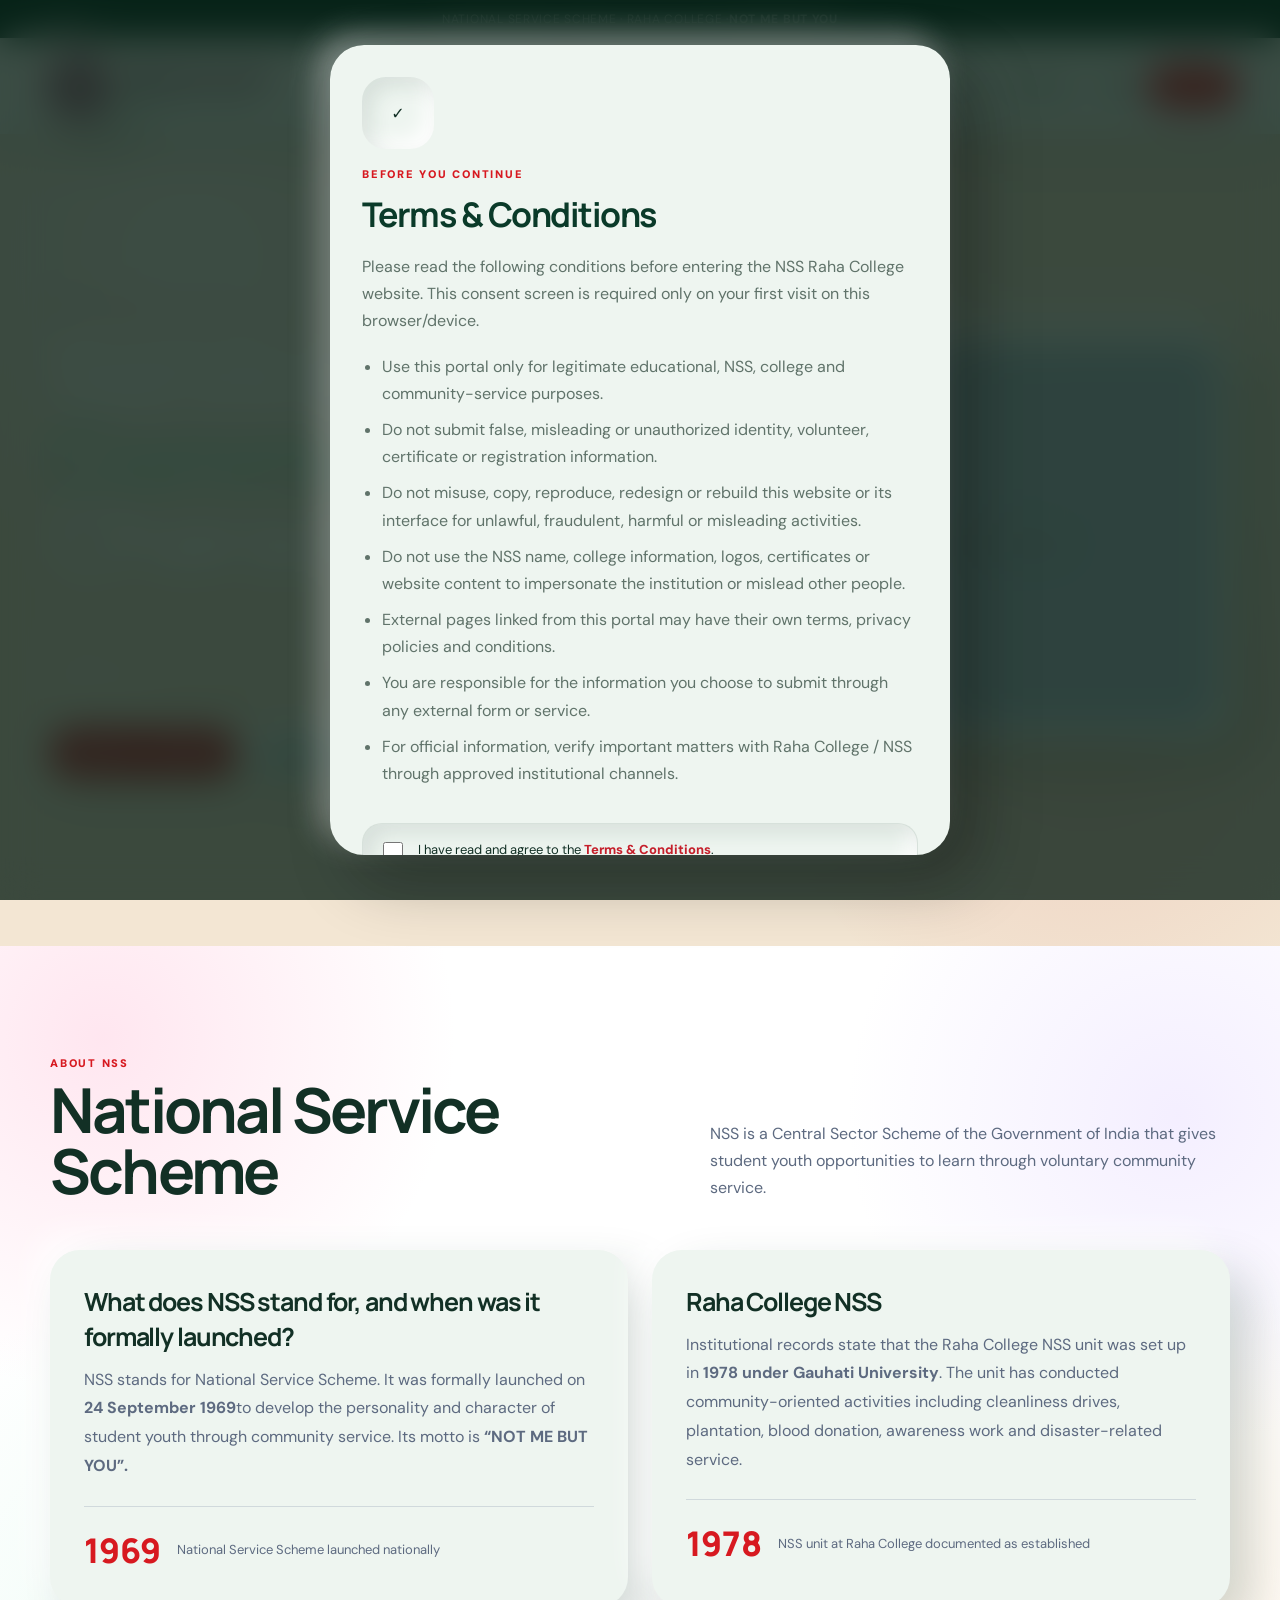
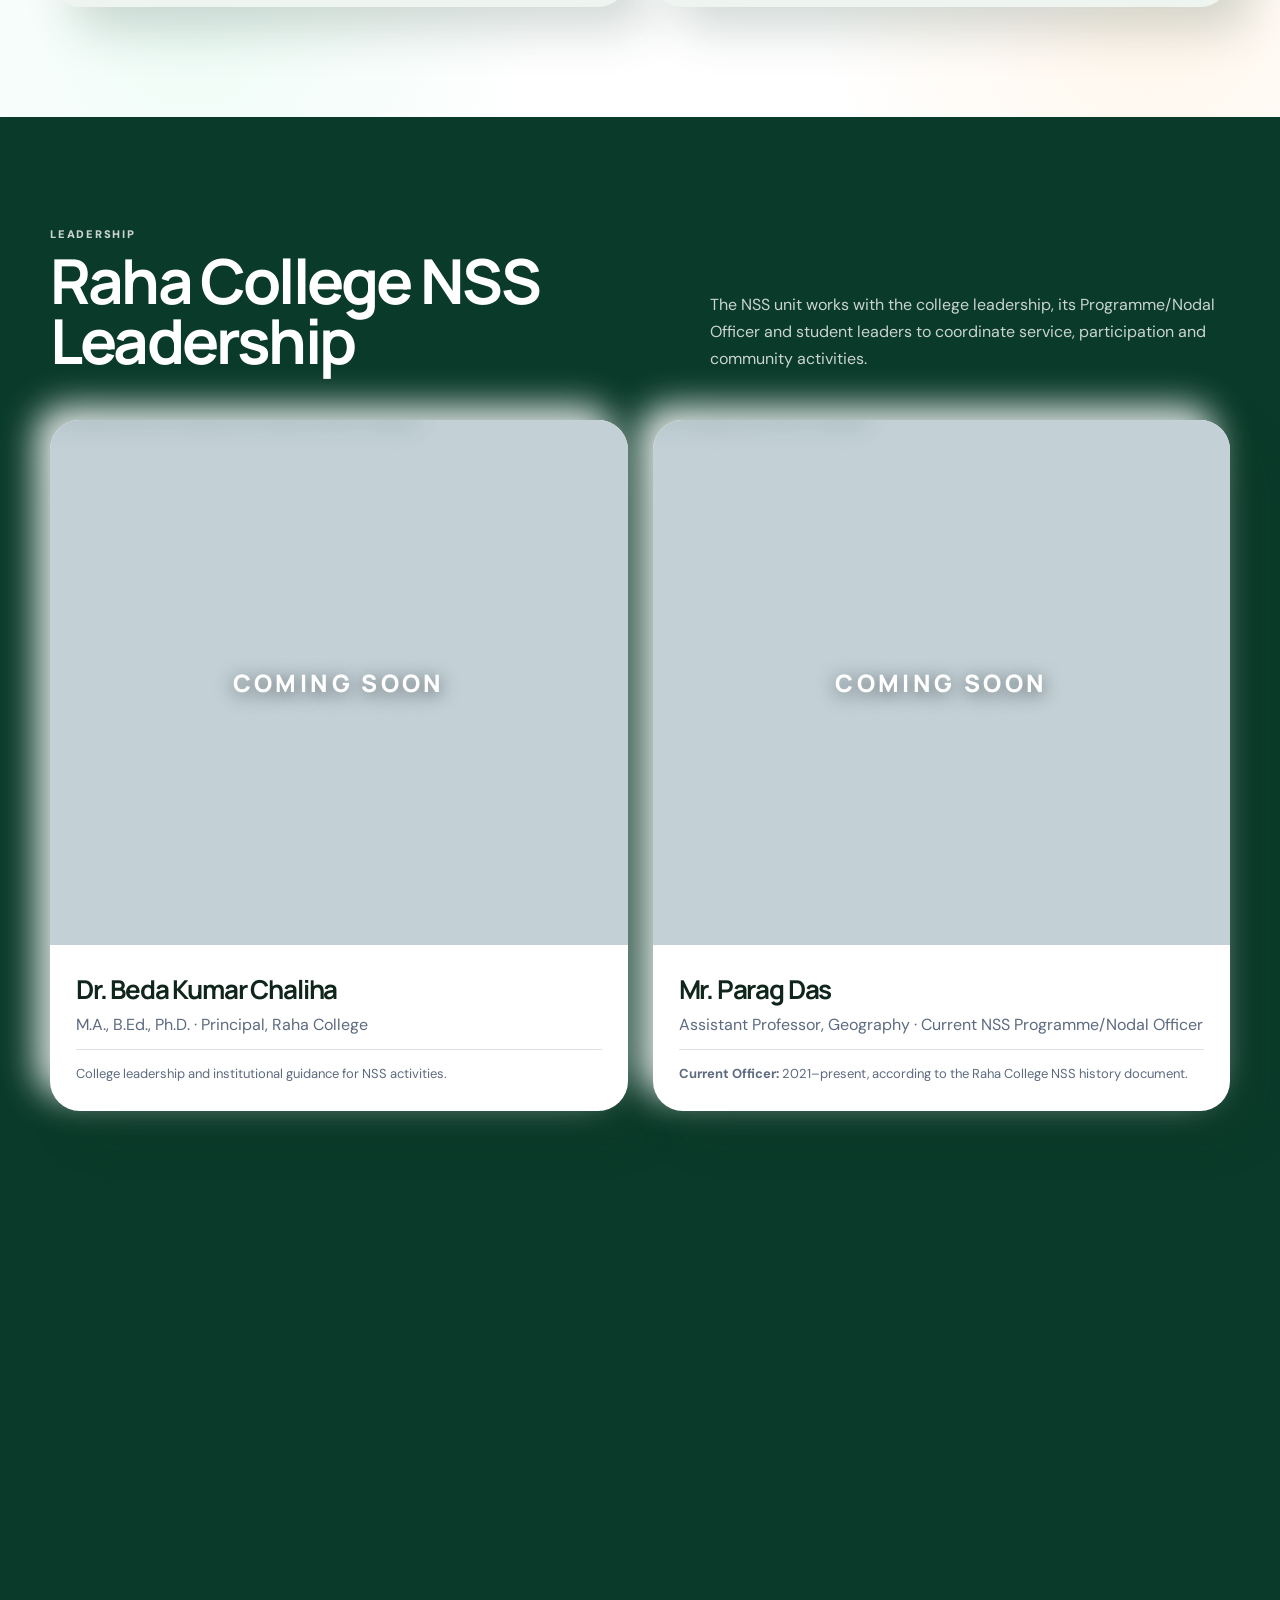
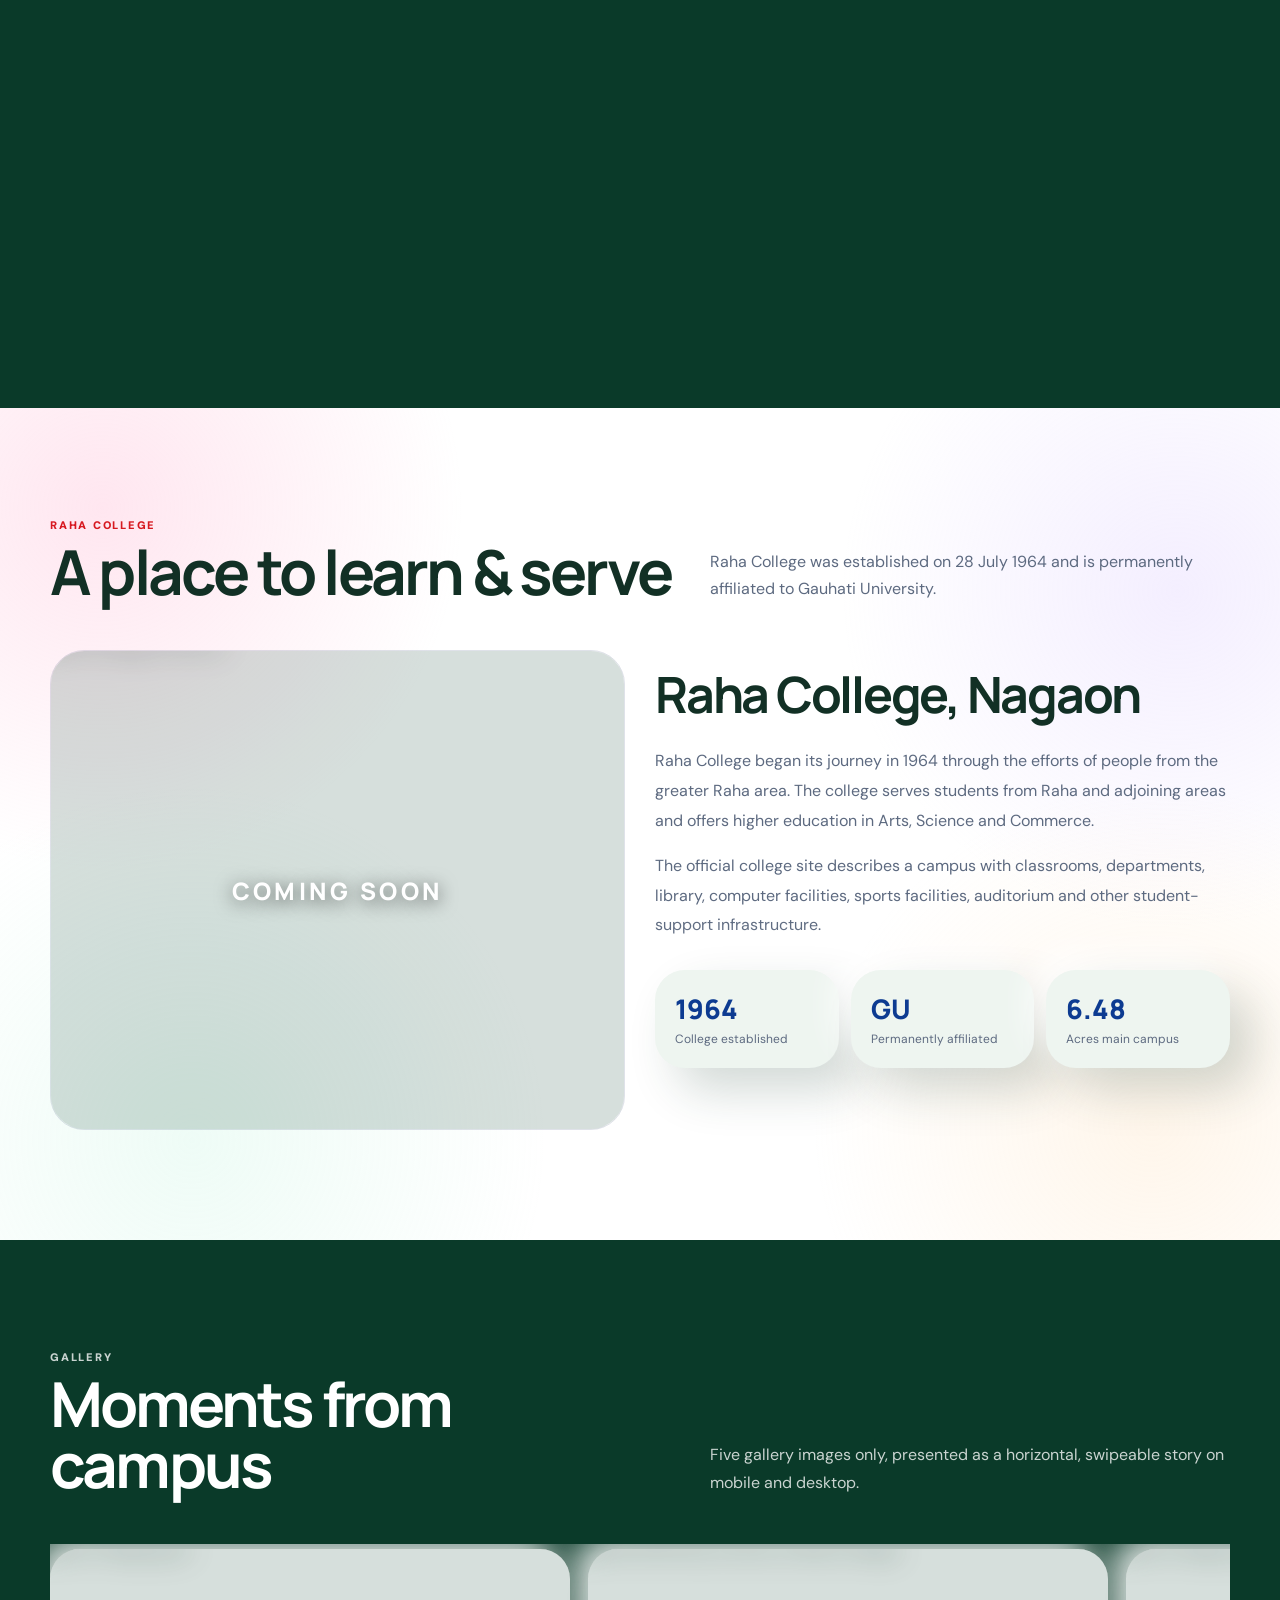
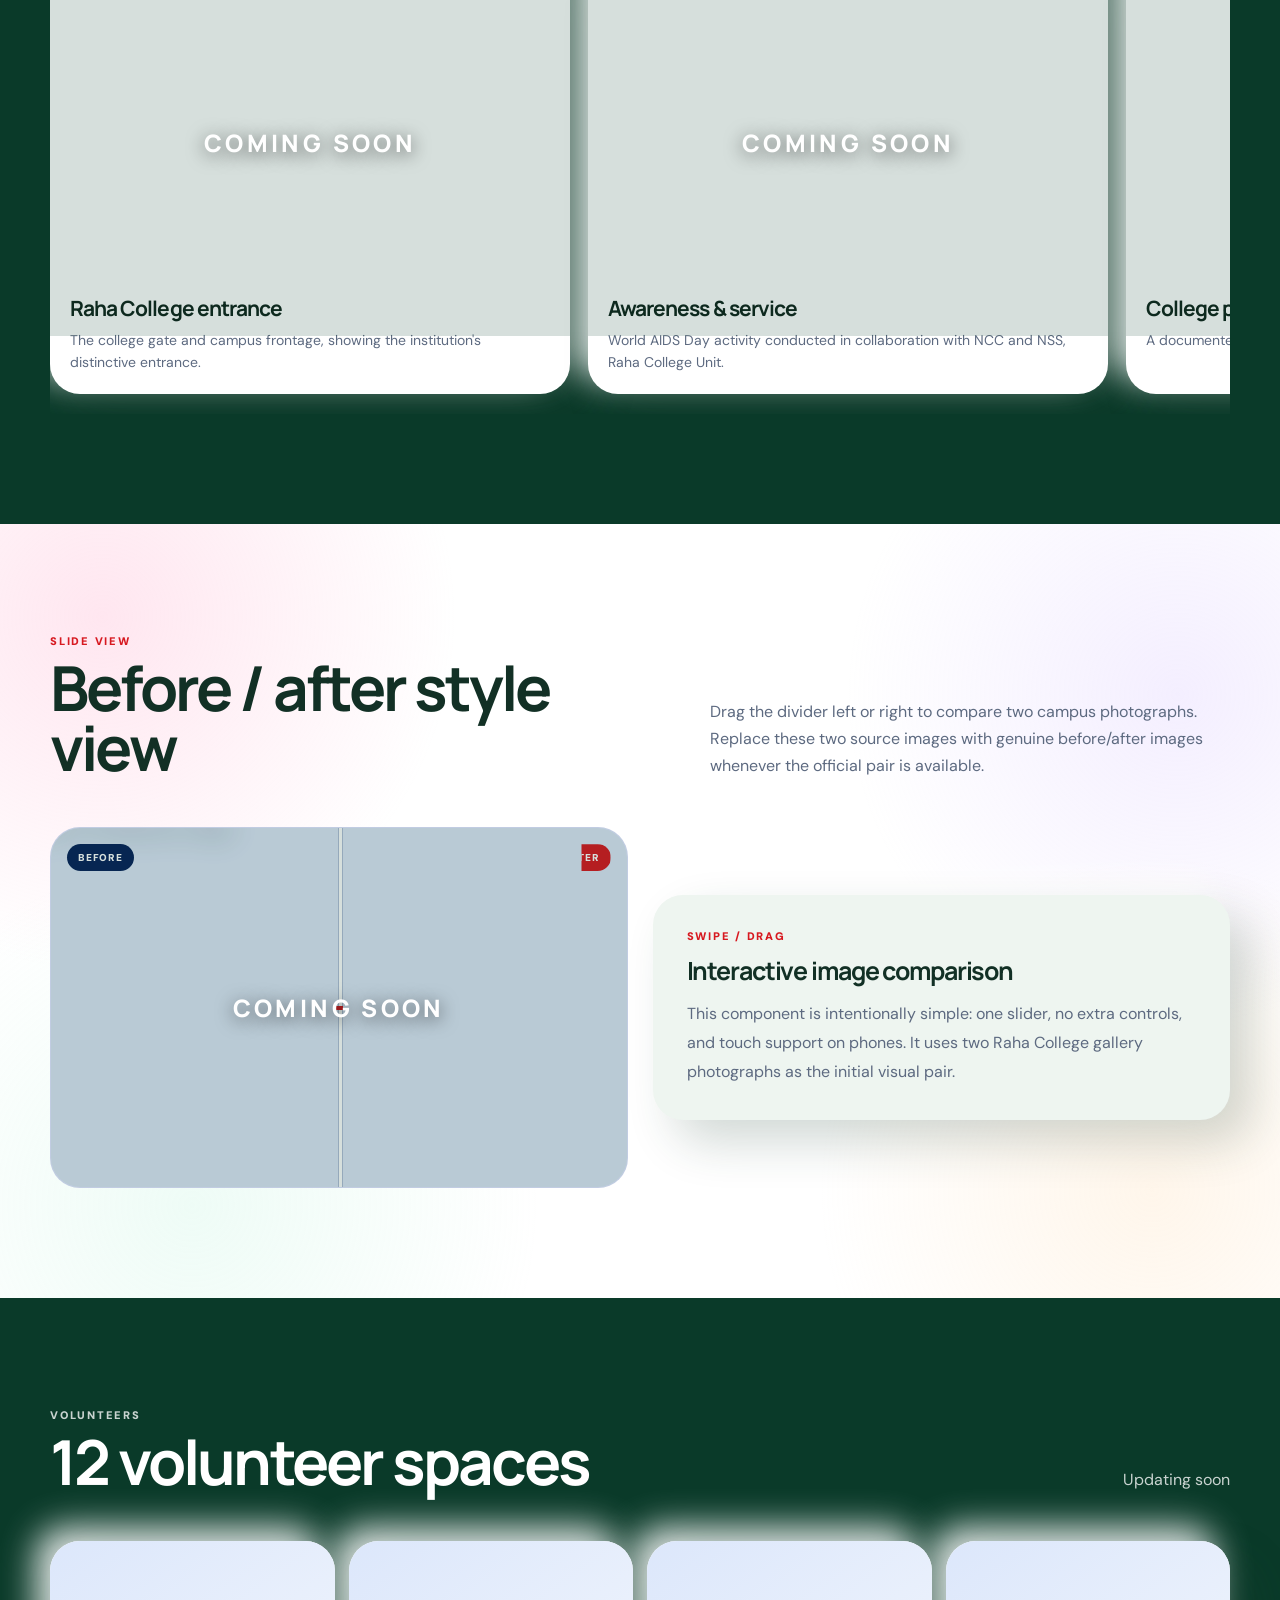
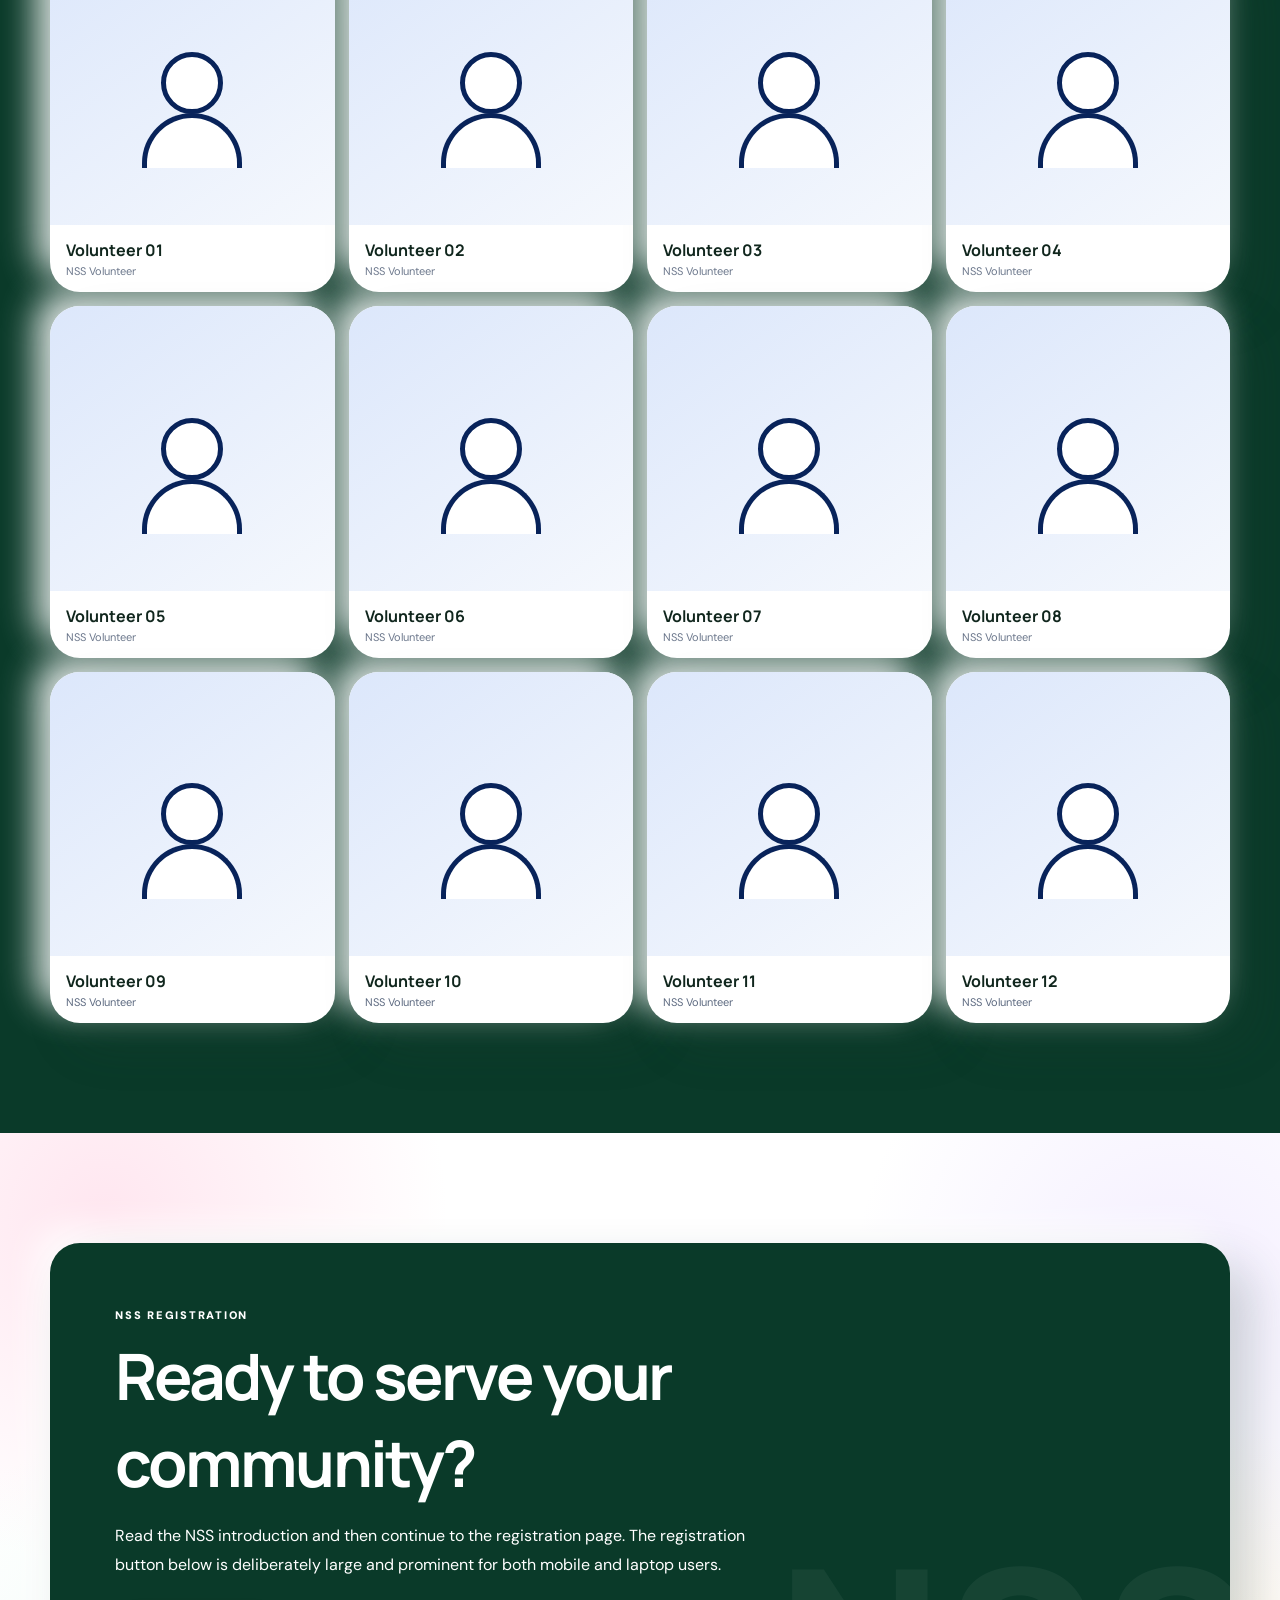
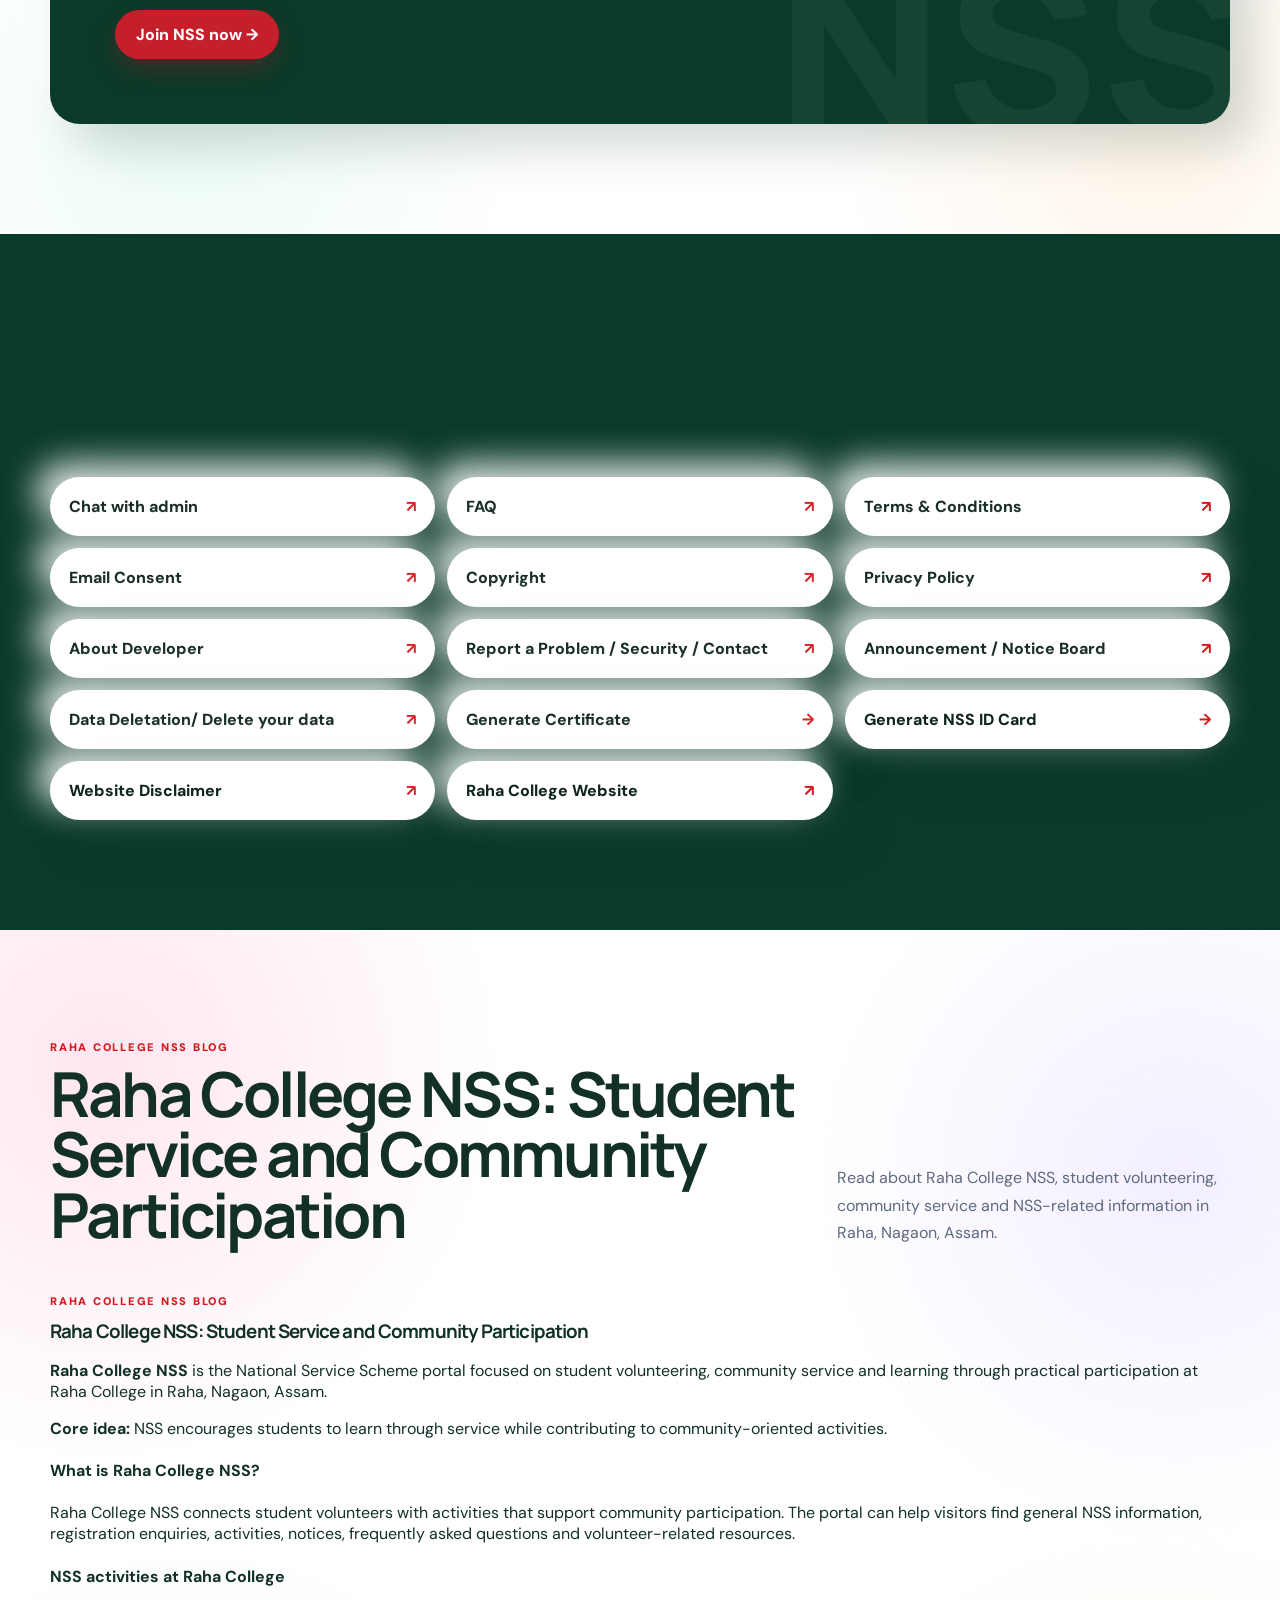
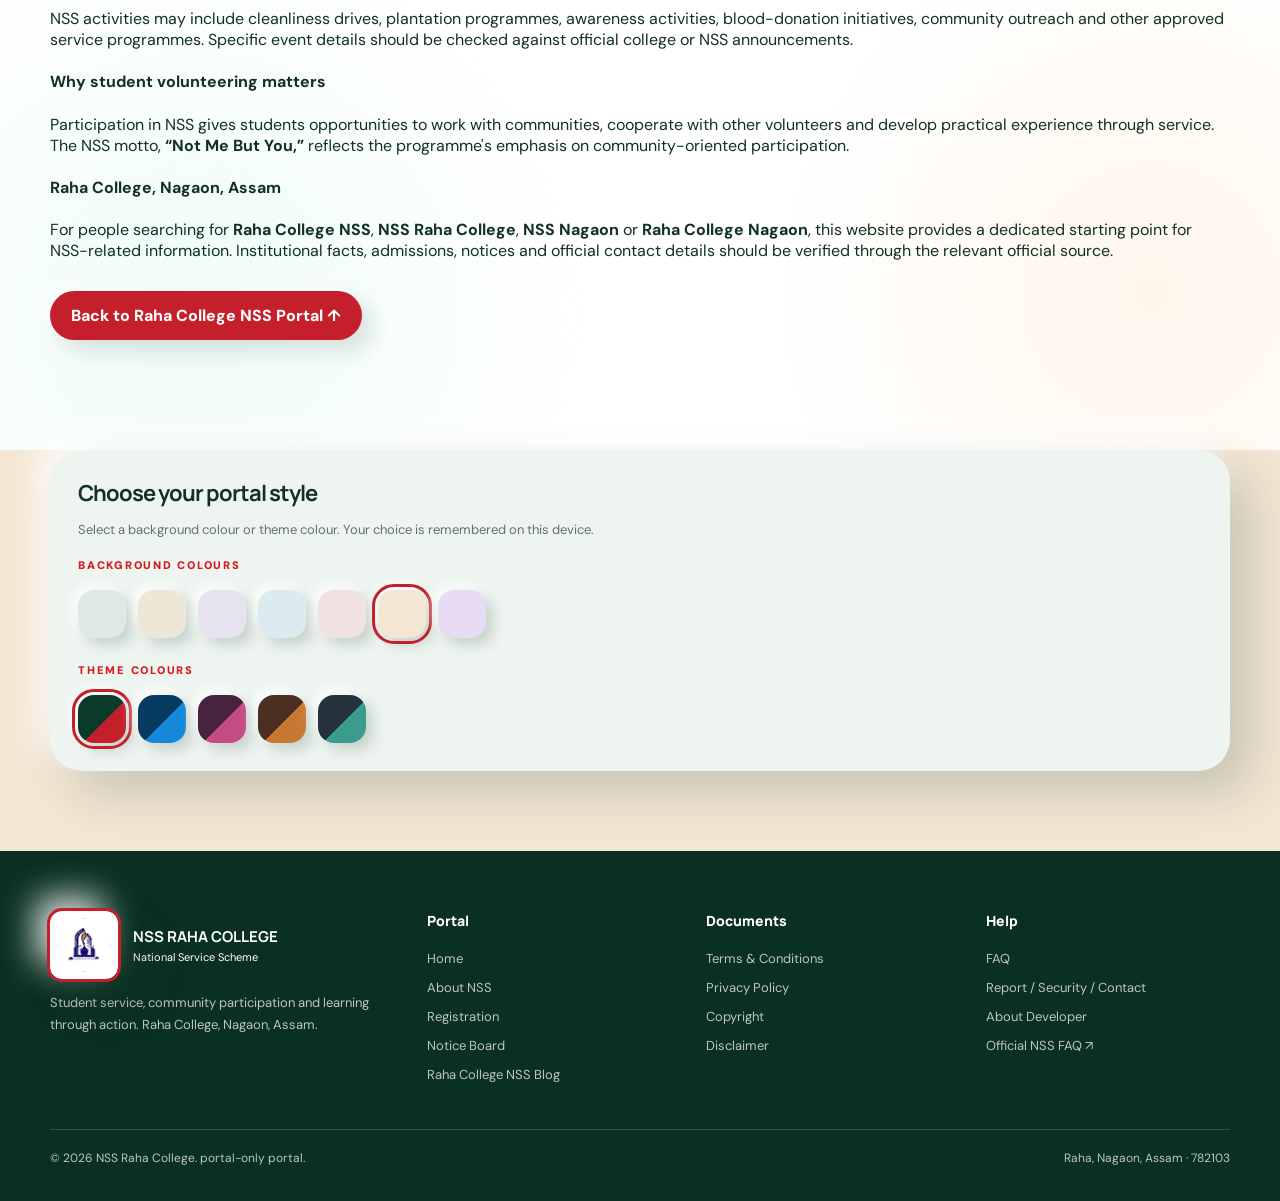
==== index.html @ 4ec45ade "Deduplicate social metadata and clarify canonical handling" ====
<!doctype html>
<html lang="en">
<head>
<meta charset="utf-8">
<meta name="viewport" content="width=device-width, initial-scale=1, viewport-fit=cover">
<meta name="theme-color" content="#071b45">
<meta name="description" content="Raha College NSS portal for National Service Scheme information, NSS activities, volunteers, registration, notices, FAQs and community service in Raha, Nagaon, Assam.">
<meta name="author" content="NSS Raha College">
<meta name="robots" content="index, follow, max-image-preview:large, max-snippet:-1, max-video-preview:-1">
<meta name="googlebot" content="index, follow, max-image-preview:large, max-snippet:-1, max-video-preview:-1">

<link rel="canonical" href="https://rahacollegenss.in/">
<!-- Social metadata is defined once below; the canonical URL is the preferred site address. -->
<!-- Open Graph / social sharing -->
<meta property="og:type" content="website">
<meta property="og:site_name" content="NSS Raha College">
<meta property="og:title" content="NSS Raha College | National Service Scheme">
<meta property="og:description" content="Official NSS Raha College portal for National Service Scheme information, student volunteering, activities, FAQs, registration enquiries and community service updates.">
<meta property="og:url" content="https://rahacollegenss.in/">
<meta property="og:locale" content="en_IN">

<!-- X / Twitter sharing -->
<meta name="twitter:card" content="summary">
<meta name="twitter:title" content="NSS Raha College | National Service Scheme">
<meta name="twitter:description" content="Official NSS Raha College portal for National Service Scheme information, student volunteering, activities, FAQs, registration enquiries and community service updates.">

<title>Raha College NSS | National Service Scheme | Raha, Nagaon, Assam</title>

<!-- SEO canonical handling for the single-file ?page= router. The home page keeps the preferred root-domain URL; routed page views self-canonicalize to their own URL instead of being treated as alternate copies of the home page. -->
<script>
(function(){
  const canonical=document.querySelector('link[rel="canonical"]');
  if(!canonical)return;
  const url=new URL(window.location.href);
  const page=url.searchParams.get('page');
  if(page){
    canonical.href='https://rahacollegenss.in/?page='+encodeURIComponent(page);
  }else{
    canonical.href='https://rahacollegenss.in/';
  }
})();
</script>

<!-- Structured data: helps search engines understand the site and organization -->
<script type="application/ld+json">
{
  "@context": "https://schema.org",
  "@graph": [
    {
      "@type": "WebSite",
      "@id": "https://rahacollegenss.in/#website",
      "url": "https://rahacollegenss.in/",
      "name": "NSS Raha College",
      "description": "Official NSS Raha College portal for National Service Scheme information, student volunteering, activities, FAQs, registration enquiries and community service updates.",
      "inLanguage": "en-IN"
    },
    {
      "@type": "Organization",
      "@id": "https://rahacollegenss.in/#organization",
      "name": "NSS Raha College",
      "url": "https://rahacollegenss.in/",
      "description": "National Service Scheme portal of Raha College.",
      "areaServed": "Raha, Nagaon, Assam, India"
    }
  ]
}
</script>
<script type="application/ld+json">
{
  "@context":"https://schema.org",
  "@type":"BlogPosting",
  "headline":"Raha College NSS: Student Service and Community Participation",
  "description":"A short guide to Raha College NSS, student volunteering and community service in Nagaon, Assam.",
  "mainEntityOfPage":"https://rahacollegenss.in/#blog",
  "author":{"@type":"Organization","name":"NSS Raha College"},
  "publisher":{"@type":"Organization","name":"NSS Raha College","url":"https://rahacollegenss.in/"},
  "inLanguage":"en-IN"
}
</script>
<link rel="preconnect" href="https://fonts.googleapis.com">
<link rel="preconnect" href="https://fonts.gstatic.com" crossorigin>
<link href="https://fonts.googleapis.com/css2?family=DM+Sans:wght@400;500;600;700&family=Manrope:wght@500;600;700;800&display=swap" rel="stylesheet">
<style>
:root{
  --blue:#08235a;
  --blue2:#0d3b91;
  --blue3:#1664d9;
  --red:#d71920;
  --red2:#ef3340;
  --white:#fff;
  --ink:#071633;
  --muted:#5d6a80;
  --line:rgba(8,35,90,.13);
  --soft:#f4f7fc;
  --shadow:0 24px 70px rgba(8,35,90,.13);
  --radius:28px;
}
*{box-sizing:border-box}
html{scroll-behavior:smooth}
body{
  margin:0;background:var(--white);color:var(--ink);
  font-family:"DM Sans",system-ui,sans-serif;overflow-x:hidden;
}
a{text-decoration:none;color:inherit}
button{font:inherit}
img{max-width:100%;display:block}
::selection{background:var(--red);color:#fff}

.progress{position:fixed;z-index:1000;top:0;left:0;height:3px;background:var(--red);width:0}
.topbar{height:38px;background:var(--blue);color:#fff;display:flex;align-items:center;justify-content:center;font-size:12px;letter-spacing:.06em}
.topbar b{color:#fff}
.nav{
  position:sticky;top:0;z-index:900;background:rgba(255,255,255,.94);
  backdrop-filter:blur(18px);border-bottom:1px solid var(--line);
}
.nav-inner{max-width:1240px;margin:auto;padding:14px 24px;display:flex;align-items:center;gap:20px}
.brand{display:flex;align-items:center;gap:12px;min-width:235px}
.logo{
  width:50px;height:50px;border-radius:50%;background:var(--blue);
  display:grid;place-items:center;border:4px solid #fff;outline:2px solid var(--red);
  box-shadow:0 8px 24px rgba(8,35,90,.2);overflow:hidden;position:relative;flex:none;
}
.logo:before{content:"";width:25px;height:25px;border:5px solid #fff;border-radius:50%;position:absolute}
.logo:after{content:"✦";color:var(--red);font-size:16px;font-weight:800;position:absolute}
.brand strong{font-family:Manrope;font-size:15px;line-height:1.05}
.brand span{display:block;color:var(--muted);font-size:11px;margin-top:3px}
.navlinks{display:flex;gap:6px;margin-left:auto}
.navlinks a{padding:10px 12px;border-radius:999px;font-size:13px;font-weight:700}
.navlinks a:hover{background:#edf3ff;color:var(--blue2)}
.nav-cta{background:var(--red)!important;color:#fff!important;padding:11px 16px!important}
.menu{display:none;border:0;background:var(--blue);color:#fff;width:42px;height:42px;border-radius:50%}

.hero{
  min-height:calc(100vh - 88px);display:grid;place-items:center;position:relative;
  padding:80px 24px 90px;overflow:hidden;background:
  radial-gradient(circle at 15% 20%,rgba(22,100,217,.13),transparent 28%),
  radial-gradient(circle at 85% 70%,rgba(215,25,32,.11),transparent 25%),#fff;
}
.hero-grid{width:min(1180px,100%);display:grid;grid-template-columns:1.05fr .95fr;gap:55px;align-items:center;position:relative;z-index:2}
.kicker{display:inline-flex;align-items:center;gap:8px;color:var(--red);font-weight:800;font-size:12px;letter-spacing:.16em;text-transform:uppercase}
.kicker i{width:9px;height:9px;border-radius:50%;background:var(--red)}
h1,h2,h3{font-family:Manrope;margin:0;letter-spacing:-.045em}
.hero h1{font-size:clamp(46px,7vw,92px);line-height:.92;margin:18px 0 24px;max-width:800px;color:#fff}
.hero p{font-size:18px;line-height:1.75;color:#eef4ff;max-width:650px}
.hero h1 em{font-style:normal;color:var(--blue2)}
.hero p{font-size:18px;line-height:1.75;color:var(--muted);max-width:650px}
.actions{display:flex;gap:12px;flex-wrap:wrap;margin-top:30px}
.btn{
  display:inline-flex;align-items:center;justify-content:center;gap:9px;border:1px solid transparent;
  border-radius:999px;padding:14px 21px;font-weight:800;cursor:pointer;transition:.25s ease;
}
.btn:hover{transform:translateY(-3px)}
.btn-primary{background:var(--red);color:#fff;box-shadow:0 12px 25px rgba(215,25,32,.2)}
.btn-secondary{background:#fff;border-color:var(--line);color:var(--blue)}
.btn-blue{background:var(--blue);color:#fff}
.hero-card{background:rgba(255,255,255,.13);border:1px solid rgba(255,255,255,.35);border-radius:38px;padding:14px;box-shadow:0 28px 80px rgba(0,0,0,.28);transform:rotate(1.2deg);backdrop-filter:blur(8px)}
.hero-photo{aspect-ratio:4/3;overflow:hidden;border-radius:26px;position:relative;background:#dce6f7}
.hero-photo img{width:100%;height:100%;object-fit:cover}
.hero-label{position:absolute;left:18px;bottom:18px;background:#fff;padding:13px 15px;border-radius:18px;box-shadow:0 10px 30px rgba(0,0,0,.13)}
.hero-label b{display:block;font-family:Manrope;font-size:15px}
.hero-label span{font-size:11px;color:var(--muted)}

.section{padding:110px 24px}
.section.alt{background:var(--soft)}
.container{width:min(1180px,100%);margin:auto}
.section-head{display:flex;justify-content:space-between;align-items:end;gap:30px;margin-bottom:48px}
.section-head h2{font-size:clamp(34px,5vw,62px);line-height:.98}
.section-head p{max-width:520px;color:var(--muted);line-height:1.7;margin:0}
.eyebrow{font-size:11px;font-weight:900;color:var(--red);letter-spacing:.16em;text-transform:uppercase;margin-bottom:10px}

.nss-about{display:grid;grid-template-columns:1fr 1fr;gap:24px}
.info-card{padding:34px;border:1px solid var(--line);border-radius:var(--radius);background:#fff;box-shadow:0 14px 50px rgba(8,35,90,.07)}
.info-card h3{font-size:25px;margin-bottom:12px}
.info-card p{color:var(--muted);line-height:1.8;margin:0}
.fact{display:flex;align-items:center;gap:16px;margin-top:25px;padding-top:20px;border-top:1px solid var(--line)}
.fact strong{font:800 34px Manrope;color:var(--red)}
.fact span{color:var(--muted);font-size:13px}

.leaders{display:grid;grid-template-columns:1fr 1fr;gap:25px}
.person{border-radius:34px;background:#fff;border:1px solid var(--line);overflow:hidden;box-shadow:var(--shadow)}
.person-photo{aspect-ratio:1.1/1;overflow:hidden;background:#e8eef9}
.person-photo img{width:100%;height:100%;object-fit:cover}
.person-body{padding:26px}
.person-body h3{font-size:26px}
.person-body p{margin:7px 0 0;color:var(--muted)}

.college-feature{display:grid;grid-template-columns:1fr 1fr;gap:30px;align-items:stretch}
.college-img{border-radius:34px;overflow:hidden;min-height:480px;border:1px solid var(--line)}
.college-img img{width:100%;height:100%;object-fit:cover}
.college-copy{padding:10px 0}
.college-copy h3{font-size:clamp(32px,4vw,50px);margin-bottom:18px}
.college-copy p{color:var(--muted);line-height:1.85}
.stat-grid{display:grid;grid-template-columns:repeat(3,1fr);gap:12px;margin-top:30px}
.stat{padding:20px;border:1px solid var(--line);border-radius:22px;background:#fff}
.stat b{font:800 27px Manrope;color:var(--blue2);display:block}
.stat span{font-size:12px;color:var(--muted)}

.gallery-track{
  display:flex;gap:18px;overflow-x:auto;scroll-snap-type:x mandatory;padding:5px 2px 20px;
  cursor:grab;scrollbar-width:thin;
}
.gallery-card{min-width:min(520px,78vw);scroll-snap-align:start;border-radius:28px;overflow:hidden;background:#fff;border:1px solid var(--line);box-shadow:0 15px 45px rgba(8,35,90,.08)}
.gallery-card img{width:100%;aspect-ratio:16/10;object-fit:cover}
.gallery-card div{padding:20px}
.gallery-card h3{font-size:21px;margin-bottom:7px}
.gallery-card p{margin:0;color:var(--muted);line-height:1.6;font-size:14px}

.compare{display:grid;grid-template-columns:1fr 1fr;gap:25px;align-items:center}
.before-after{
  position:relative;aspect-ratio:16/10;border-radius:30px;overflow:hidden;border:1px solid var(--line);background:#dce6f7;
}
.before-after img{position:absolute;inset:0;width:100%;height:100%;object-fit:cover}
.after{clip-path:inset(0 0 0 50%)}
.slider{position:absolute;inset:0;appearance:none;width:100%;height:100%;background:transparent;cursor:ew-resize;margin:0}
.slider::-webkit-slider-thumb{appearance:none;width:4px;height:100%;background:#fff;box-shadow:0 0 0 2px var(--red)}
.slider::-moz-range-thumb{width:4px;height:100%;background:#fff;border:0}
.divider{position:absolute;left:50%;top:0;bottom:0;width:3px;background:#fff;pointer-events:none;box-shadow:0 0 0 1px rgba(8,35,90,.2)}
.badge{position:absolute;top:16px;padding:7px 11px;border-radius:999px;background:var(--blue);color:#fff;font-size:10px;font-weight:900;letter-spacing:.08em}
.badge.before{left:16px}.badge.after{right:16px;background:var(--red)}


.leadership-note{margin-top:14px;padding-top:14px;border-top:1px solid var(--line);font-size:13px;line-height:1.6;color:var(--muted)}
.student-leaders,.officer-history{margin-top:28px;padding:30px;border-radius:30px;background:rgba(255,255,255,.86);border:1px solid rgba(255,255,255,.7);box-shadow:var(--clay-shadow)}
.student-leaders h3,.officer-history h3{font-size:28px;margin:5px 0 8px}
.student-leaders p,.officer-history p{color:var(--muted);line-height:1.7}
.student-leader-grid{display:grid;grid-template-columns:1fr 1fr;gap:14px;margin-top:20px}
.leader-chip{padding:20px;border-radius:22px;background:#fff;border:1px solid var(--line);box-shadow:0 10px 25px rgba(8,35,90,.06)}
.leader-chip strong{display:block;font:800 21px Manrope;color:var(--blue)}
.leader-chip span{display:block;color:var(--muted);font-size:12px;margin-top:5px}
.history-grid{display:grid;grid-template-columns:repeat(5,1fr);gap:12px;margin-top:20px}
.history-item{padding:18px;border:1px solid var(--line);border-radius:20px;background:#fff}
.history-item b{display:block;color:var(--red);font:800 16px Manrope}
.history-item span{display:block;margin-top:8px;font-weight:800;line-height:1.35}
.history-item small{display:block;color:var(--muted);margin-top:5px;line-height:1.4}
.history-item.current{outline:2px solid rgba(255,20,147,.28);box-shadow:0 0 22px rgba(255,20,147,.14)}
.officer-name{display:block!important;color:var(--clay-dark);font-family:Manrope,sans-serif;font-size:18px;font-weight:800;line-height:1.35;margin-top:10px!important}
@media(max-width:600px){.officer-name{font-size:18px;line-height:1.35}}
.leadership-stats{display:grid;grid-template-columns:repeat(3,1fr);gap:12px;margin-top:25px}
.volunteers{display:grid;grid-template-columns:repeat(4,1fr);gap:14px}
.vol{
  border:1px solid var(--line);border-radius:25px;background:#fff;overflow:hidden;
  transition:.25s;box-shadow:0 10px 30px rgba(8,35,90,.06)
}
.vol:hover{transform:translateY(-5px)}
.vol-photo{aspect-ratio:1;background:linear-gradient(145deg,#dce7fb,#f5f8fd);display:grid;place-items:center;position:relative}
.silhouette{width:62px;height:62px;border-radius:50%;background:#fff;border:5px solid var(--blue);position:relative}
.silhouette:after{content:"";position:absolute;width:90px;height:50px;background:#fff;border:5px solid var(--blue);border-bottom:0;border-radius:60px 60px 0 0;left:50%;transform:translateX(-50%);top:56px}
.vol-body{padding:14px 16px}.vol-body b{font-family:Manrope}.vol-body span{display:block;font-size:11px;color:var(--muted);margin-top:3px}

.join{
  background:var(--blue);color:#fff;border-radius:40px;padding:65px;position:relative;overflow:hidden;
}
.join:after{content:"NSS";position:absolute;right:-25px;bottom:-80px;font:900 230px Manrope;color:rgba(255,255,255,.05)}
.join h2{font-size:clamp(36px,5vw,64px);max-width:700px}
.join p{max-width:650px;color:#dce6f7;line-height:1.8}
.join .btn-secondary{border:0}

.quick{display:grid;grid-template-columns:repeat(3,1fr);gap:12px;margin-top:28px}
.quick a{padding:19px;border:1px solid var(--line);border-radius:20px;background:#fff;font-weight:800;display:flex;justify-content:space-between;align-items:center}
.quick a span{color:var(--red)}

.footer{background:#fff;border-top:1px solid var(--line);padding:60px 24px 35px}
.footer-grid{width:min(1180px,100%);margin:auto;display:grid;grid-template-columns:1.4fr 1fr 1fr 1fr;gap:35px}
.footer h4{font:800 14px Manrope;margin:0 0 14px;color:var(--blue)}
.footer a{display:block;color:var(--muted);font-size:13px;padding:6px 0}
.footer a:hover{color:var(--red)}
.footer-brand p{color:var(--muted);line-height:1.7;font-size:13px;max-width:350px}
.copyright{width:min(1180px,100%);margin:40px auto 0;padding-top:20px;border-top:1px solid var(--line);font-size:12px;color:var(--muted);display:flex;justify-content:space-between;gap:20px}

.page{display:none;min-height:75vh;padding:90px 24px}
.page.active{display:block}
.page-card{width:min(850px,100%);margin:auto;border:1px solid var(--line);border-radius:34px;padding:45px;background:#fff;box-shadow:var(--shadow)}
.page-card h1{font-size:clamp(40px,6vw,70px);margin:15px 0}
.page-card p,.page-card li{color:var(--muted);line-height:1.8}
.page-card li{margin:8px 0}
.back{display:inline-flex;align-items:center;gap:8px;color:var(--red);font-weight:900;font-size:13px}
.notice{margin-top:24px;padding:18px;border-left:4px solid var(--red);background:#f8faff;border-radius:12px;color:var(--muted);font-size:13px}
.hidden{display:none!important}


/* === ENTRY CONSENT UPGRADE === */
.entry-consent-modal{max-height:min(90vh,820px);overflow:auto}
.entry-consent-modal h2{color:var(--clay-dark)!important}
.entry-consent-modal p{color:var(--clay-muted);line-height:1.7}
.terms-list{padding-left:20px;margin:16px 0 18px}
.terms-list li{color:var(--clay-text);line-height:1.55;margin:8px 0}
.consent-stack{display:grid;gap:10px}
.clay-check{display:flex;gap:11px;align-items:flex-start;padding:13px 14px;background:var(--clay-surface);border:1px solid rgba(18,48,37,.10);border-radius:17px;color:var(--clay-text);font-size:13px;line-height:1.5;box-shadow:var(--clay-inset)}
.clay-check input{width:19px;height:19px;accent-color:var(--clay-accent);margin-top:1px;flex:none}
.consent-link{color:var(--clay-accent);font-weight:800;text-decoration:underline;text-underline-offset:2px}
.terms-accept:disabled{opacity:.45;cursor:not-allowed;transform:none}
@media(max-width:600px){.entry-consent-modal{max-height:92vh;padding:22px!important}.terms-list{font-size:13px}.clay-check{font-size:12.5px}}

/* Entry Terms & Conditions modal */
.terms-overlay{
  position:fixed;inset:0;z-index:2000;display:grid;place-items:center;
  padding:20px;background:rgba(3,15,38,.78);backdrop-filter:blur(12px);
}
.terms-modal{
  width:min(620px,100%);max-height:min(88vh,760px);overflow:auto;
  background:#fff;border:3px solid var(--red);border-radius:30px;
  box-shadow:0 35px 100px rgba(0,0,0,.35);padding:30px;
}
.terms-badge{
  width:58px;height:58px;border-radius:50%;background:var(--blue);
  color:#fff;display:grid;place-items:center;font-size:25px;margin-bottom:18px;
}
.terms-modal h2{font-size:32px;margin-bottom:8px;color:var(--blue)}
.terms-modal>p{color:var(--muted);line-height:1.65}
.terms-list{margin:18px 0;padding-left:20px}
.terms-list li{margin:9px 0;color:var(--ink);line-height:1.5}
.terms-check{
  display:flex;gap:11px;align-items:flex-start;padding:15px;
  background:#f3f7ff;border:1px solid var(--line);border-radius:17px;
  color:var(--ink);font-size:13px;line-height:1.5;margin-top:20px;
}
.terms-check input{width:19px;height:19px;accent-color:var(--red);margin-top:1px;flex:none}
.terms-actions{display:flex;gap:10px;justify-content:flex-end;margin-top:20px}
.terms-actions button{border:0}
.terms-deny{background:#eef2f8;color:var(--blue)}
.terms-accept:disabled{opacity:.45;cursor:not-allowed;transform:none}
@media(max-width:600px){
  .terms-modal{padding:23px;border-radius:24px}.terms-modal h2{font-size:27px}
  .terms-actions{flex-direction:column}.terms-actions .btn{width:100%}
}

.reveal{opacity:0;transform:translateY(30px);transition:opacity .8s cubic-bezier(.2,.8,.2,1),transform .8s cubic-bezier(.2,.8,.2,1)}
.reveal.visible{opacity:1;transform:none}
@media(max-width:900px){
  .navlinks{display:none}.menu{display:grid;place-items:center;margin-left:auto}.nav-inner{padding:10px 16px}
  .nav.open .navlinks{display:flex;position:absolute;top:70px;left:12px;right:12px;background:#fff;border:1px solid var(--line);border-radius:24px;padding:12px;flex-direction:column;box-shadow:var(--shadow)}
  .hero-grid,.nss-about,.leaders,.college-feature,.compare{grid-template-columns:1fr}
  .hero{min-height:auto;padding-top:65px;padding-bottom:170px}.hero-card{transform:none}
  .volunteers{grid-template-columns:repeat(3,1fr)}
  .quick{grid-template-columns:1fr 1fr}
  .footer-grid{grid-template-columns:1fr 1fr}
  .join{padding:38px}
}
@media(max-width:600px){
  .student-leader-grid,.history-grid,.leadership-stats{grid-template-columns:1fr}
  .editor-grid label.full{grid-column:auto}
  .volunteer-tools{display:block}
  .volunteer-tools .btn{margin-top:15px;width:100%}
  .topbar{font-size:10px;text-align:center;padding:0 10px}
  .brand{min-width:0}.brand span{display:none}
  .hero h1{font-size:52px}.hero p{font-size:16px}
  .section{padding:78px 16px}.section-head{display:block;margin-bottom:32px}
  .section-head p{margin-top:18px}
  .volunteers{grid-template-columns:repeat(2,1fr)}
  .stat-grid,.quick{grid-template-columns:1fr}
  .gallery-card{min-width:86vw}
  .footer{padding:45px 16px 25px}.footer-grid{grid-template-columns:1fr 1fr;gap:25px}
  .copyright{display:block}.copyright span{display:block;margin-top:8px}
  .page{padding:55px 16px}.page-card{padding:28px 22px;border-radius:25px}
}
@media(prefers-reduced-motion:reduce){
  html{scroll-behavior:auto}.reveal{opacity:1;transform:none;transition:none}.btn,.vol{transition:none}
}

/* === RESTORED NSS THEME / REGISTRATION FIX === */
body{background:#063b27!important;color:#10261d}
.topbar{background:#063b27!important;color:#fff}
.nav{background:#063b27!important;border-bottom:1px solid rgba(255,255,255,.12);box-shadow:0 8px 25px rgba(0,0,0,.12)}
.nav .brand strong,.nav .brand span,.nav .navlinks a{color:#fff}
.nav .brand span{opacity:.78}
.navlinks a:hover{background:rgba(255,255,255,.12)!important;color:#fff!important}
.nav-cta{background:#c51f2b!important;color:#fff!important}
.menu{background:#063b27!important;color:#fff!important}
.hero{background:#063b27!important;color:#fff}
.hero h1{color:#fff!important}.hero h1 em{color:#bfe8d1!important}
.hero p{color:rgba(255,255,255,.86)!important}
.hero .kicker{color:#e8b0b4!important}.hero .kicker i{background:#e8b0b4!important}
.section{background:#063b27!important}.section.alt{background:#063b27!important;color:#fff}
.section.alt .section-head h2,.section.alt .section-head p,.section.alt .eyebrow{color:#fff}
.section.alt .section-head p{opacity:.78}.section.alt .eyebrow{opacity:.78}
.section.alt .person,.section.alt .info-card,.section.alt .stat,.section.alt .gallery-card,.section.alt .vol,.section.alt .quick a{background:#fff!important;color:#10261d!important}
.join{background:#063b27!important;color:#fff}
.join h2{color:#fff!important}.join p{color:rgba(255,255,255,.86)!important}
/* Requested registration card: blue background, white text, red Join button */
#register .join{background:#073b8f!important;color:#fff!important}
#register .join .eyebrow,#register .join h2,#register .join p{color:#fff!important}
#register .join .btn-secondary{background:#d71920!important;color:#fff!important;border:0!important;box-shadow:0 12px 25px rgba(215,25,32,.22)}
#register .join .btn-secondary:hover{background:#b9151b!important;color:#fff!important}
.footer{background:#032c1e!important;color:#fff}.footer h4,.footer-brand strong{color:#fff!important}
.footer a,.footer-brand p,.copyright{color:rgba(255,255,255,.72)!important}
.logo{background:#fff!important}
.info-card,.person,.gallery-card,.vol,.stat,.quick a,.page-card{background:#fff!important}
.terms-modal{border-color:#063b27!important}.terms-badge{background:#063b27!important}
@media(max-width:900px){.nav.open .navlinks{background:#063b27!important}.nav.open .navlinks a{color:#fff!important}}




/* === BEAUTIFUL PINK + WHITE HEADER GLOW === */
.nav{
  box-shadow:
    0 10px 30px rgba(255,20,147,.14),
    0 0 22px rgba(255,255,255,.65),
    0 0 42px rgba(255,20,147,.16);
}
.nav .brand strong{
  text-shadow:
    0 0 5px rgba(255,255,255,.95),
    0 0 12px rgba(255,20,147,.65),
    0 0 22px rgba(255,20,147,.35);
}
.nav .brand span{
  text-shadow:0 0 7px rgba(255,255,255,.85);
}
.navlinks a.active:not(.nav-cta){
  color:#ff1493!important;
  text-shadow:
    0 0 6px #fff,
    0 0 12px rgba(255,20,147,.95),
    0 0 24px rgba(255,20,147,.72);
}
.navlinks a.nav-cta{
  box-shadow:
    0 0 8px rgba(255,20,147,.7),
    0 0 18px rgba(255,255,255,.8),
    0 0 30px rgba(255,20,147,.45)!important;
}
@keyframes nssHeaderGlow{
  0%,100%{filter:drop-shadow(0 0 4px rgba(255,255,255,.7)) drop-shadow(0 0 8px rgba(255,20,147,.35))}
  50%{filter:drop-shadow(0 0 8px rgba(255,255,255,1)) drop-shadow(0 0 18px rgba(255,20,147,.65))}
}
.nav .logo{animation:nssHeaderGlow 3s ease-in-out infinite}
@media(prefers-reduced-motion:reduce){.nav .logo{animation:none}}

/* === ACTIVE HEADER NAVIGATION GLOW === */
.navlinks a{position:relative;transition:color .25s ease,background .25s ease,box-shadow .25s ease,transform .25s ease,text-shadow .25s ease}
.navlinks a.active:not(.nav-cta){color:#ff1493!important;background:rgba(255,20,147,.12)!important;box-shadow:0 0 8px rgba(255,20,147,.65),0 0 18px rgba(255,20,147,.45),inset 0 0 12px rgba(255,20,147,.12);text-shadow:0 0 6px rgba(255,20,147,.95),0 0 14px rgba(255,20,147,.65);transform:translateY(-1px)}
.navlinks a.active:not(.nav-cta)::after{content:"";position:absolute;left:16%;right:16%;bottom:3px;height:2px;border-radius:99px;background:#ff1493;box-shadow:0 0 8px #ff1493,0 0 16px rgba(255,20,147,.8)}
.navlinks a.nav-cta,.navlinks a.nav-cta:hover,.navlinks a.nav-cta.active{background:#d71920!important;color:#fff!important;box-shadow:0 0 8px rgba(215,25,32,.55),0 0 18px rgba(215,25,32,.35);text-shadow:none;transform:none}
@media(max-width:900px){.nav.open .navlinks a.active:not(.nav-cta){background:rgba(255,20,147,.16)!important;color:#ff1493!important}}

/* === NSS CLAYMORPHISM UPGRADE === */
:root{
  --clay-bg:#f3e6d3;
  --clay-surface:#eef5f0;
  --clay-dark:#0a3a29;
  --clay-accent:#c51f2b;
  --clay-text:#123025;
  --clay-muted:#60736a;
  --clay-radius:30px;
  --clay-shadow:18px 18px 38px rgba(29,63,48,.18),-12px -12px 30px rgba(255,255,255,.85);
  --clay-inset:inset 8px 8px 18px rgba(29,63,48,.10),inset -8px -8px 18px rgba(255,255,255,.9);
}
body{background:var(--clay-bg)!important;color:var(--clay-text)!important}
.topbar{background:var(--clay-dark)!important}
.nav{
  background:rgba(238,245,240,.88)!important;
  border:0!important;
  box-shadow:0 12px 30px rgba(18,48,37,.12);
}
.nav .brand strong,.nav .brand span,.nav .navlinks a{color:var(--clay-text)!important}
.navlinks a{transition:transform .25s ease,box-shadow .25s ease,background .25s ease}
.navlinks a:hover{background:var(--clay-surface)!important;box-shadow:var(--clay-inset);transform:translateY(-2px)}
.logo{
  background:#fff!important;
  border:5px solid #fff!important;
  outline:3px solid var(--clay-accent)!important;
  box-shadow:var(--clay-shadow)!important;
}
.logo::before,.logo::after{display:none!important}
.logo{background-image:url('[data-uri]')!important;background-position:center!important;background-size:cover!important;background-repeat:no-repeat!important}
.hero{
  background:
    radial-gradient(circle at 15% 15%,rgba(255,255,255,.65),transparent 25%),
    radial-gradient(circle at 85% 75%,rgba(197,31,43,.10),transparent 25%),
    var(--clay-bg)!important;
}
.hero-card,.info-card,.person,.gallery-card,.vol,.stat,.quick a,.page-card,.join{
  border:0!important;
  border-radius:var(--clay-radius)!important;
  box-shadow:var(--clay-shadow)!important;
}
.hero-card{background:var(--clay-surface)!important;transform:rotate(1deg)}
.hero-photo{border-radius:24px}
.btn{
  box-shadow:8px 8px 18px rgba(24,58,44,.16),-6px -6px 14px rgba(255,255,255,.8);
  border:0!important;
}
.btn:hover{transform:translateY(-4px) scale(1.01);box-shadow:12px 12px 24px rgba(24,58,44,.18),-8px -8px 16px rgba(255,255,255,.9)}
.btn-primary{background:var(--clay-accent)!important}
.btn-secondary{background:var(--clay-surface)!important;color:var(--clay-dark)!important}
.btn-blue{background:var(--clay-dark)!important}
.section{background:var(--clay-bg)!important}
.section.alt{background:var(--clay-dark)!important}
.info-card,.person,.gallery-card,.vol,.stat,.quick a,.page-card{background:var(--clay-surface)!important}
.join{background:var(--clay-dark)!important}
.footer{background:#0a3022!important;border:0!important}
.footer .brand strong,.footer .brand span{color:#fff!important}
.copyright{border-color:rgba(255,255,255,.15)!important}
#register .join{background:var(--clay-dark)!important}
#register .join .btn-secondary{background:var(--clay-accent)!important;color:#fff!important}
.terms-overlay,.name-overlay,.return-overlay,.portal-loader{
  position:fixed;inset:0;z-index:5000;display:grid;place-items:center;padding:20px;
  background:rgba(7,29,20,.78);backdrop-filter:blur(18px);
}
/* Mobile-safe entry screens: allow the long name form to scroll inside the viewport. */
.name-overlay{
  display:flex;align-items:flex-start;justify-content:center;
  overflow-y:auto;overflow-x:hidden;
  -webkit-overflow-scrolling:touch;
  touch-action:pan-y;
}
.name-overlay .clay-modal{
  margin:16px 0;
  flex:0 0 auto;
}
.clay-modal{
  width:min(620px,100%);background:var(--clay-surface);border-radius:34px;padding:32px;
  box-shadow:25px 25px 65px rgba(0,0,0,.30),-12px -12px 30px rgba(255,255,255,.35);
}
.clay-icon{
  width:72px;height:72px;border-radius:24px;display:grid;place-items:center;
  background:var(--clay-surface);box-shadow:var(--clay-inset);margin-bottom:18px;
}
.clay-modal h2{color:var(--clay-dark)!important;font-size:34px!important}
.clay-modal p,.clay-modal li{color:var(--clay-muted)!important;line-height:1.7}
.clay-check{display:flex;gap:12px;align-items:flex-start;padding:16px;border-radius:20px;background:var(--clay-surface);box-shadow:var(--clay-inset);margin-top:18px}
.clay-check input{width:20px;height:20px;accent-color:var(--clay-accent);margin-top:2px}
.clay-input{
  width:100%;border:0;outline:0;border-radius:20px;padding:17px 18px;font:600 16px "DM Sans",sans-serif;
  color:var(--clay-text);background:var(--clay-surface);box-shadow:var(--clay-inset);margin-top:10px;
}
.loader-ring{
  width:64px;height:64px;border-radius:50%;border:7px solid rgba(6,59,39,.12);
  border-top-color:var(--clay-accent);animation:spin .8s linear infinite;margin:0 auto 22px;
}
.loader-dots{display:flex;justify-content:center;gap:8px;margin-top:16px}
.loader-dots i{width:9px;height:9px;border-radius:50%;background:var(--clay-accent);animation:bounce 1s infinite ease-in-out}
.loader-dots i:nth-child(2){animation-delay:.15s}.loader-dots i:nth-child(3){animation-delay:.3s}
@keyframes spin{to{transform:rotate(360deg)}}@keyframes bounce{0%,80%,100%{transform:scale(.65);opacity:.45}40%{transform:scale(1);opacity:1}}
.portal-theme-panel{padding:0 24px 80px;background:var(--clay-bg)}
.theme-wrap{width:min(1180px,100%);margin:auto;border-radius:32px;padding:28px;background:var(--clay-surface);box-shadow:var(--clay-shadow)}
.theme-wrap h3{font-size:22px;margin-bottom:8px}.theme-wrap p{color:var(--clay-muted);font-size:13px}
.theme-row{display:flex;flex-wrap:wrap;gap:12px;margin-top:18px}
.theme-swatch{width:48px;height:48px;border-radius:16px;border:0;cursor:pointer;box-shadow:7px 7px 15px rgba(20,50,38,.15),-5px -5px 12px rgba(255,255,255,.8);transition:.2s}
.theme-swatch:hover{transform:translateY(-3px) scale(1.04)}
.theme-swatch.active{outline:3px solid var(--clay-accent);outline-offset:3px}
@media(max-width:600px){
  .clay-modal{padding:24px}
  .theme-wrap{padding:22px}
  .name-overlay{padding:12px 12px 28px;align-items:flex-start}
  .name-overlay .clay-modal{width:100%;max-width:620px;margin:8px 0 24px}
  .name-overlay .clay-modal h2{font-size:32px!important;line-height:1.08}
  .name-overlay .clay-modal p{font-size:15px;line-height:1.65}
  .name-overlay .clay-input{font-size:16px;min-height:56px}
}


/* === PREMIUM CLAY PALETTE === */
:root{
  --clay-bg:#f3e6d3;
  --clay-surface:#eef5f0;
  --clay-dark:#0a3a29;
  --clay-accent:#c51f2b;
  --clay-text:#123025;
  --clay-muted:#60736a;
  --clay-shadow:22px 22px 48px rgba(29,63,48,.20),-14px -14px 34px rgba(255,255,255,.88);
  --clay-inset:inset 9px 9px 20px rgba(29,63,48,.11),inset -9px -9px 20px rgba(255,255,255,.92);
}
body{
  background:
    radial-gradient(circle at 8% 8%,rgba(255,255,255,.55),transparent 24%),
    radial-gradient(circle at 92% 88%,rgba(197,31,43,.08),transparent 25%),
    var(--clay-bg)!important;
}
.info-card,.person,.gallery-card,.vol,.stat,.quick a,.page-card,.hero-card{
  box-shadow:var(--clay-shadow)!important;
}
.btn{
  box-shadow:10px 10px 22px rgba(18,48,37,.14),-6px -6px 16px rgba(255,255,255,.65);
}
.btn:active{transform:translateY(1px) scale(.985)}
.theme-swatch{
  box-shadow:7px 7px 14px rgba(18,48,37,.18),-5px -5px 12px rgba(255,255,255,.8);
}
.theme-swatch.active{
  outline:3px solid var(--clay-accent)!important;
  outline-offset:3px;
}

.clay-label{display:block;margin-top:14px;color:var(--clay-dark);font-size:12px;font-weight:900;letter-spacing:.03em}
.clay-label span{font-weight:600;color:var(--clay-muted)}
.clay-label b{color:var(--clay-accent)}
.hidden-frame{position:absolute;width:0;height:0;border:0;visibility:hidden}

/* === IMAGE PLACEHOLDER / COMING SOON MODE === */
.hero-photo,
.person-photo,
.college-img,
.gallery-card,
.before-after{
  position:relative;
}
.hero-photo img,
.person-photo img,
.college-img img,
.gallery-card img,
.before-after img{
  filter:blur(14px);
  transform:scale(1.07);
  opacity:.72;
}
.hero-photo::after,
.person-photo::after,
.college-img::after,
.gallery-card::after,
.before-after::after{
  content:"COMING SOON";
  position:absolute;
  inset:0;
  display:grid;
  place-items:center;
  z-index:5;
  pointer-events:none;
  color:#fff;
  font:900 clamp(15px,2vw,24px) Manrope,sans-serif;
  letter-spacing:.14em;
  text-shadow:0 3px 18px rgba(0,0,0,.65);
  background:rgba(6,59,39,.16);
}
.gallery-card::after{inset:0 0 58px 0;border-radius:28px 28px 0 0;}
/* Keep the two existing portal logo marks sharp and untouched. */
.logo,.logo *{filter:none!important;transform:none!important;opacity:1!important;}


/* === RAHA COLLEGE OFFICIAL LOGO === */
.logo.college-logo{
  background:#fff;
  padding:3px;
  border-radius:12px;
  outline:2px solid var(--red);
  box-shadow:0 8px 24px rgba(8,35,90,.2),0 0 18px rgba(255,255,255,.75);
}
.logo.college-logo:before,.logo.college-logo:after{display:none}
.logo.college-logo img{width:100%;height:100%;object-fit:contain;border-radius:9px;background:#fff}

/* Fixed 12 volunteer slots — responsive on phones/tablets/laptops */
@media(max-width:900px){.volunteers{grid-template-columns:repeat(2,1fr)}}
@media(max-width:600px){.volunteers{grid-template-columns:1fr}}

/* === USER REQUEST: PASTEL NSS LEADERS / OFFICERS + HEADER ACTIVE BUTTON === */

/* Larger, properly fitted logos */
.logo{
  width:68px!important;
  height:68px!important;
  background-size:cover!important;
  background-position:center!important;
  background-repeat:no-repeat!important;
  flex:none!important;
}
.college-logo img{
  width:100%!important;
  height:100%!important;
  object-fit:contain!important;
  padding:5px!important;
}
.brand{gap:15px!important}

/* Keep the green NSS areas untouched. Add four soft/cute pastel colours
   only to the light section backgrounds. */
#homeView > .section:not(.alt){
  background:
    radial-gradient(circle at 8% 12%,rgba(255,182,210,.34),transparent 26%),
    radial-gradient(circle at 92% 22%,rgba(215,196,255,.28),transparent 25%),
    radial-gradient(circle at 15% 88%,rgba(185,242,218,.24),transparent 27%),
    radial-gradient(circle at 90% 86%,rgba(255,220,177,.26),transparent 25%),
    #fff!important;
}

/* Student Leaders: glowing baby-pink card area; text colours remain unchanged */
.student-leaders{
  background:linear-gradient(135deg,#fff0f7 0%,#ffd9ea 48%,#ffe8f2 100%)!important;
  border:1px solid rgba(255,105,180,.42)!important;
  box-shadow:
    0 18px 45px rgba(255,105,180,.18),
    0 0 24px rgba(255,182,210,.48),
    inset 0 1px 0 rgba(255,255,255,.95)!important;
}
.student-leader-grid .leader-chip{
  background:rgba(255,255,255,.78)!important;
  border:1px solid rgba(255,105,180,.30)!important;
  box-shadow:
    0 10px 28px rgba(255,105,180,.12),
    0 0 16px rgba(255,182,210,.30)!important;
}
.student-leader-grid .leader-chip:hover{
  background:#ffb6d2!important;
  box-shadow:
    0 12px 30px rgba(255,105,180,.24),
    0 0 26px rgba(255,105,180,.55)!important;
  transform:translateY(-3px);
}

/* Programme Officers: orange only on the white/card area, never the green section */
.officer-history{
  background:linear-gradient(135deg,#fff5e8 0%,#ffd9a8 50%,#ffe9c9 100%)!important;
  border:1px solid rgba(245,145,35,.42)!important;
  box-shadow:
    0 18px 45px rgba(245,145,35,.17),
    0 0 24px rgba(255,194,115,.40),
    inset 0 1px 0 rgba(255,255,255,.95)!important;
}
.officer-history .history-item{
  background:rgba(255,255,255,.82)!important;
  border:1px solid rgba(245,145,35,.28)!important;
  box-shadow:0 10px 25px rgba(245,145,35,.10)!important;
}
.officer-history .history-item:hover{
  background:#ffd59b!important;
  box-shadow:0 12px 30px rgba(245,145,35,.22)!important;
  transform:translateY(-3px);
}

/* Header: when a menu/header button is active, the WHOLE button becomes pink.
   The text stays white and gets a soft white glow. */
.navlinks a.active:not(.nav-cta),
.nav.open .navlinks a.active:not(.nav-cta){
  background:#ff8fc7!important;
  color:#fff!important;
  text-shadow:
    0 0 4px #fff,
    0 0 9px #fff,
    0 0 16px rgba(255,255,255,.95)!important;
  box-shadow:
    0 0 8px rgba(255,105,180,.75),
    0 0 20px rgba(255,105,180,.58),
    inset 0 0 12px rgba(255,255,255,.20)!important;
  transform:translateY(-1px);
}
.navlinks a.active:not(.nav-cta)::after{
  background:#fff!important;
  box-shadow:0 0 8px #fff,0 0 16px rgba(255,255,255,.90)!important;
}
.navlinks a:not(.nav-cta):active{
  background:#ff8fc7!important;
  color:#fff!important;
  text-shadow:0 0 5px #fff,0 0 12px rgba(255,255,255,.95)!important;
  box-shadow:0 0 24px rgba(255,105,180,.70)!important;
}
.navlinks a.nav-cta,
.navlinks a.nav-cta:hover,
.navlinks a.nav-cta.active{
  background:#d71920!important;
  color:#fff!important;
}

/* Slightly larger logo on compact screens while preserving the existing layout */
@media(max-width:600px){
  .logo{width:64px!important;height:64px!important}
  .brand{gap:13px!important}
  .student-leaders,.officer-history{padding:24px!important}
  .student-leader-grid .leader-chip,
  .officer-history .history-item{transition:transform .25s ease,box-shadow .25s ease,background .25s ease}
}


/* === REQUESTED DARKER ACCENTS === */
.navlinks a.active:not(.nav-cta){
  color:#c4006f!important;
  background:rgba(196,0,111,.16)!important;
  box-shadow:0 0 10px rgba(196,0,111,.72),0 0 22px rgba(196,0,111,.48),inset 0 0 14px rgba(196,0,111,.14);
  text-shadow:0 0 7px rgba(196,0,111,.98),0 0 16px rgba(196,0,111,.72);
}
.navlinks a.active:not(.nav-cta)::after{
  background:#c4006f!important;
  box-shadow:0 0 9px #c4006f,0 0 18px rgba(196,0,111,.86)!important;
}
.student-leaders{
  background:linear-gradient(135deg,#ffe0ee 0%,#ffb4d3 48%,#ffcce2 100%)!important;
  border-color:rgba(196,0,111,.50)!important;
  box-shadow:0 18px 45px rgba(196,0,111,.23),0 0 28px rgba(196,0,111,.34),inset 0 1px 0 rgba(255,255,255,.95)!important;
}
.student-leader-grid .leader-chip{
  border-color:rgba(196,0,111,.38)!important;
  box-shadow:0 10px 28px rgba(196,0,111,.16),0 0 18px rgba(196,0,111,.20)!important;
}
.student-leader-grid .leader-chip:hover{
  background:#ff9fc8!important;
  box-shadow:0 12px 30px rgba(196,0,111,.30),0 0 28px rgba(196,0,111,.62)!important;
}
.officer-history{
  background:linear-gradient(135deg,#ffefd9 0%,#ffbd63 50%,#ffdca9 100%)!important;
  border-color:rgba(190,98,0,.50)!important;
  box-shadow:0 18px 45px rgba(190,98,0,.23),0 0 28px rgba(190,98,0,.30),inset 0 1px 0 rgba(255,255,255,.95)!important;
}
.officer-history .history-item{
  border-color:rgba(190,98,0,.34)!important;
  box-shadow:0 10px 25px rgba(190,98,0,.14)!important;
}
.officer-history .history-item:hover{background:#ffc879!important;box-shadow:0 12px 30px rgba(190,98,0,.27)!important}
.officer-history .eyebrow,.officer-history .history-item b{color:#a64f00!important}

</style>

<script type="application/ld+json">
{
  "@context":"https://schema.org",
  "@type":"WebPage",
  "name":"Raha College NSS",
  "url":"https://rahacollegenss.in/",
  "description":"Raha College NSS portal covering National Service Scheme information, activities, volunteers, registration, notices and FAQs.",
  "isPartOf":{"@type":"WebSite","name":"NSS Raha College","url":"https://rahacollegenss.in/"},
  "about":{"@type":"Organization","name":"Raha College NSS","areaServed":"Raha, Nagaon, Assam, India"}
}
</script>
</head>
<body>
<div class="progress" id="progress"></div>
<div class="topbar">NATIONAL SERVICE SCHEME · RAHA COLLEGE · <b>NOT ME BUT YOU</b></div>

<header class="nav" id="nav">
  <div class="nav-inner">
    <a class="brand" href="#" data-home>
      <div class="logo" aria-label="NSS circular logo"></div>
      <div><strong>NSS RAHA COLLEGE</strong><span>National Service Scheme</span></div>
    </a>
    <nav class="navlinks">
      <a href="#home" data-home>Home</a>
      <a href="#about-nss">About NSS</a>
      <a href="#leadership">Leadership</a>
      <a href="#college">Raha College</a>
      <a href="#gallery">Gallery</a>
      <a href="#volunteers">Volunteers</a>
      <a href="#blog">Blog</a>
      <a href="https://join-nss.vercel.app/" target="_blank" rel="noopener" class="nav-cta">Register</a>
    </nav>
    <button class="menu" id="menu" aria-label="Open menu">☰</button>
  </div>
</header>

<main id="homeView">
<section class="hero" id="home">
  <div class="hero-grid">
    <div class="reveal">
      <div class="kicker"><i></i> NSS · Raha College</div>
      <h1>Service.<br><em>Community.</em><br>Character.</h1>
      <p>A digital home for the National Service Scheme of Raha College — built around community service, student participation and the spirit of <b>Not Me But You.</b></p>
      <div class="actions">
        <a class="btn btn-primary" href="https://join-nss.vercel.app/" target="_blank" rel="noopener">Register for NSS ↗</a>
        <a class="btn btn-secondary" href="#about-nss">Explore NSS ↓</a>
      </div>
    </div>
    <div class="hero-card reveal">
      <div class="hero-photo">
        <img src="https://rahacollege.co.in/pg/15.jpg" alt="Raha College entrance and NSS/NCC activity">
        <div class="hero-label"><b>Raha College</b><span>Raha, Nagaon, Assam</span></div>
      </div>
    </div>
  </div>
</section>

<section class="section" id="about-nss">
  <div class="container">
    <div class="section-head reveal">
      <div><div class="eyebrow">About NSS</div><h2>National Service Scheme</h2></div>
      <p>NSS is a Central Sector Scheme of the Government of India that gives student youth opportunities to learn through voluntary community service.</p>
    </div>
    <div class="nss-about">
      <article class="info-card reveal">
        <h3>What does NSS stand for, and when was it formally launched?</h3>
        <p>NSS stands for National Service Scheme. It was formally launched on <b>24 September 1969</b>to develop the personality and character of student youth through community service. Its motto is <b>“NOT ME BUT YOU”.</b></p>
        <div class="fact"><strong>1969</strong><span>National Service Scheme launched nationally</span></div>
      </article>
      <article class="info-card reveal">
        <h3>Raha College NSS</h3>
        <p>Institutional records state that the Raha College NSS unit was set up in <b>1978 under Gauhati University</b>. The unit has conducted community-oriented activities including cleanliness drives, plantation, blood donation, awareness work and disaster-related service.</p>
        <div class="fact"><strong>1978</strong><span>NSS unit at Raha College documented as established</span></div>
      </article>
    </div>
  </div>
</section>

<section class="section alt" id="leadership">
  <div class="container">
    <div class="section-head reveal">
      <div><div class="eyebrow">Leadership</div><h2>Raha College NSS Leadership</h2></div>
      <p>The NSS unit works with the college leadership, its Programme/Nodal Officer and student leaders to coordinate service, participation and community activities.</p>
    </div>

    <div class="leaders">
      <article class="person reveal">
        <div class="person-photo"><img src="https://rahacollege.co.in/images/principal.jpg" alt="Dr. Beda Kumar Chaliha, Principal, Raha College"></div>
        <div class="person-body">
          <h3>Dr. Beda Kumar Chaliha</h3>
          <p>M.A., B.Ed., Ph.D. · Principal, Raha College</p>
          <div class="leadership-note">College leadership and institutional guidance for NSS activities.</div>
        </div>
      </article>

      <article class="person reveal">
        <div class="person-photo"><img src="https://rahacollege.co.in/old/faculty/24.jpg" alt="Mr. Parag Das, Raha College"></div>
        <div class="person-body">
          <h3>Mr. Parag Das</h3>
          <p>Assistant Professor, Geography · Current NSS Programme/Nodal Officer</p>
          <div class="leadership-note"><b>Current Officer:</b> 2021–present, according to the Raha College NSS history document.</div>
        </div>
      </article>
    </div>

    <div class="student-leaders reveal">
      <div class="eyebrow">Student Leadership</div>
      <h3>Student Leaders of NSS</h3>
      <p>Student leadership helps coordinate volunteers, communicate activity information and support the day-to-day participation of the NSS unit.</p>
      <div class="student-leader-grid">
        <div class="leader-chip"><strong>Rakesh Dewri</strong><span>Student NSS Leader</span></div>
        <div class="leader-chip"><strong>Reinhardson Sangma</strong><span>Handle Online works</span></div>
      </div>
    </div>

    <div class="officer-history reveal">
      <div class="eyebrow">NSS Officer History</div>
      <h3>Programme / Nodal Officers of Raha College NSS</h3>
      <p>The following sequence is reproduced from the Raha College NSS history document, including the earlier officer periods.</p>
      <div class="history-grid">
        <div class="history-item"><b>1975–1999</b><span class="officer-name">Prof. Durlav Chandra Saikia</span><small>First Programme Officer</small></div>
        <div class="history-item"><b>1999–2013</b><span class="officer-name">Prof. Mrinal Jyoti Sarma</span><small>Programme Officer</small></div>
        <div class="history-item"><b>2013–2016</b><span class="officer-name">Prof. Uttam Das</span><small>Programme Officer</small></div>
        <div class="history-item"><b>2016–2021</b><span class="officer-name">Prof. Biraj Hazarika</span><small>Programme Officer</small></div>
        <div class="history-item current"><b>2021–Present</b><span class="officer-name">Prof. Parag Das</span><small>Current Programme  Officer</small></div>
      </div>
    </div>

    <div class="leadership-stats reveal">
      <div class="stat"><b>100+</b><span>NSS Volunteers</span></div>
      <div class="stat"><b>120+</b><span>NSS Members</span></div>
      <div class="stat"><b>2</b><span>Student Leaders</span></div>
    </div>
  </div>
</section>

<section class="section" id="college">
  <div class="container">
    <div class="section-head reveal">
      <div><div class="eyebrow">Raha College</div><h2>A place to learn & serve</h2></div>
      <p>Raha College was established on 28 July 1964 and is permanently affiliated to Gauhati University.</p>
    </div>
    <div class="college-feature">
      <div class="college-img reveal"><img src="https://rahacollege.co.in/pg/15.jpg" alt="Raha College entrance"></div>
      <div class="college-copy reveal">
        <h3>Raha College, Nagaon</h3>
        <p>Raha College began its journey in 1964 through the efforts of people from the greater Raha area. The college serves students from Raha and adjoining areas and offers higher education in Arts, Science and Commerce.</p>
        <p>The official college site describes a campus with classrooms, departments, library, computer facilities, sports facilities, auditorium and other student-support infrastructure.</p>
        <div class="stat-grid">
          <div class="stat"><b>1964</b><span>College established</span></div>
          <div class="stat"><b>GU</b><span>Permanently affiliated</span></div>
          <div class="stat"><b>6.48</b><span>Acres main campus</span></div>
        </div>
      </div>
    </div>
  </div>
</section>

<section class="section alt" id="gallery">
  <div class="container">
    <div class="section-head reveal">
      <div><div class="eyebrow">Gallery</div><h2>Moments from campus</h2></div>
      <p>Five gallery images only, presented as a horizontal, swipeable story on mobile and desktop.</p>
    </div>
    <div class="gallery-track" id="galleryTrack">
      <article class="gallery-card reveal"><img src="https://rahacollege.co.in/pg/15.jpg" alt="Raha College gate"><div><h3>Raha College entrance</h3><p>The college gate and campus frontage, showing the institution's distinctive entrance.</p></div></article>
      <article class="gallery-card reveal"><img src="https://rahacollege.co.in/pg/16.jpg" alt="World AIDS Day activity at Raha College"><div><h3>Awareness & service</h3><p>World AIDS Day activity conducted in collaboration with NCC and NSS, Raha College Unit.</p></div></article>
      <article class="gallery-card reveal"><img src="https://rahacollege.co.in/pg/17.jpg" alt="Raha College programme"><div><h3>College programme</h3><p>A documented programme moment from the Raha College gallery.</p></div></article>
      <article class="gallery-card reveal"><img src="https://rahacollege.co.in/pg/18.jpg" alt="Lamp lighting programme at Raha College"><div><h3>Campus programme</h3><p>A formal lamp-lighting moment from a college activity.</p></div></article>
      <article class="gallery-card reveal"><img src="https://rahacollege.co.in/pg/19.jpg" alt="Raha College community programme"><div><h3>Community participation</h3><p>Students and staff participating in a documented college/community programme.</p></div></article>
    </div>
  </div>
</section>

<section class="section" id="before-after">
  <div class="container">
    <div class="section-head reveal">
      <div><div class="eyebrow">Slide view</div><h2>Before / after style view</h2></div>
      <p>Drag the divider left or right to compare two campus photographs. Replace these two source images with genuine before/after images whenever the official pair is available.</p>
    </div>
    <div class="compare">
      <div class="before-after reveal">
        <img src="https://rahacollege.co.in/pg/15.jpg" alt="First comparison image">
        <img class="after" id="afterImg" src="https://rahacollege.co.in/pg/19.jpg" alt="Second comparison image">
        <span class="badge before">BEFORE</span><span class="badge after">AFTER</span>
        <div class="divider" id="divider"></div>
        <input class="slider" id="compareSlider" type="range" min="0" max="100" value="50" aria-label="Before after comparison">
      </div>
      <div class="info-card reveal">
        <div class="eyebrow">Swipe / drag</div>
        <h3>Interactive image comparison</h3>
        <p>This component is intentionally simple: one slider, no extra controls, and touch support on phones. It uses two Raha College gallery photographs as the initial visual pair.</p>
      </div>
    </div>
  </div>
</section>

<section class="section alt" id="volunteers">
  <div class="container">
    <div class="section-head reveal">
      <div><div class="eyebrow">Volunteers</div><h2>12 volunteer spaces</h2></div>
      <p>Updating soon</p>
    </div>
    <div class="volunteers" id="volunteersGrid"></div>
  </div>
</section>

<section class="section" id="register">
  <div class="container">
    <div class="join reveal">
      <div class="eyebrow" style="color:#fff">NSS Registration</div>
      <h2>Ready to serve your community?</h2>
      <p>Read the NSS introduction and then continue to the registration page. The registration button below is deliberately large and prominent for both mobile and laptop users.</p>
      <div class="actions"><a class="btn btn-secondary" href="https://join-nss.vercel.app/" target="_blank" rel="noopener">Join NSS now →</a></div>
    </div>
  </div>
</section>

<section class="section alt">
  <div class="container">
    <div class="section-head reveal"><div><div class="eyebrow">More</div><h2>NSS portal</h2></div><p>Each item opens its own page-style view without mixing everything into a menu.</p></div>
    <div class="quick">
      <a href="https://buy-a-coffee-feas.vercel.app/" target="_blank" rel="noopener">Chat with admin <span>↗</span></a>
      <a href="https://faq-indol.vercel.app/" target="_blank" rel="noopener">FAQ <span>↗</span></a>
      <a href="https://terms-tau-inky.vercel.app/" target="_blank" rel="noopener">Terms & Conditions <span>↗</span></a>
      <a href="https://email-consent.vercel.app/" target="_blank" rel="noopener">Email Consent <span>↗</span></a>
      <a href="https://copyright-mocha.vercel.app/" target="_blank" rel="noopener">Copyright <span>↗</span></a>
      <a href="https://privacy-policy-beryl-eta.vercel.app/" target="_blank" rel="noopener">Privacy Policy <span>↗</span></a>
      <a href="https://about-developer.vercel.app/" target="_blank" rel="noopener">About Developer <span>↗</span></a>
      <a href="https://join-nss-53rv.vercel.app/" target="_blank" rel="noopener">Report a Problem / Security / Contact <span>↗</span></a>
      <a href="https://announcement-phi.vercel.app/" target="_blank" rel="noopener">Announcement / Notice Board <span>↗</span></a>
      <a href="https://data-deletation.vercel.app/" target="_blank" rel="noopener">Data Deletation/ Delete your data<span>↗</span></a>
      <a href="?page=certificate">Generate Certificate <span>→</span></a>
      <a href="?page=id-card">Generate NSS ID Card <span>→</span></a>
      <a href="https://website-disclaimer.vercel.app/" target="_blank" rel="noopener">Website Disclaimer <span>↗</span></a>
      <a href="https://rahacollege.co.in/" target="_blank" rel="noopener">Raha College Website <span>↗</span></a>
    </div>
  </div>
</section>

<section class="section" id="blog">
  <div class="container">
    <div class="section-head reveal">
      <div><div class="eyebrow">Raha College NSS Blog</div><h2>Raha College NSS: Student Service and Community Participation</h2></div>
      <p>Read about Raha College NSS, student volunteering, community service and NSS-related information in Raha, Nagaon, Assam.</p>
    </div>

    <article class="blog-article reveal">
      <div class="eyebrow">Raha College NSS Blog</div>
      <h3>Raha College NSS: Student Service and Community Participation</h3>

      <p><strong>Raha College NSS</strong> is the National Service Scheme portal focused on student volunteering, community service and learning through practical participation at Raha College in Raha, Nagaon, Assam.</p>

      <div class="blog-fact"><strong>Core idea:</strong> NSS encourages students to learn through service while contributing to community-oriented activities.</div>

      <h4>What is Raha College NSS?</h4>
      <p>Raha College NSS connects student volunteers with activities that support community participation. The portal can help visitors find general NSS information, registration enquiries, activities, notices, frequently asked questions and volunteer-related resources.</p>

      <h4>NSS activities at Raha College</h4>
      <p>NSS activities may include cleanliness drives, plantation programmes, awareness activities, blood-donation initiatives, community outreach and other approved service programmes. Specific event details should be checked against official college or NSS announcements.</p>

      <h4>Why student volunteering matters</h4>
      <p>Participation in NSS gives students opportunities to work with communities, cooperate with other volunteers and develop practical experience through service. The NSS motto, <strong>“Not Me But You,”</strong> reflects the programme's emphasis on community-oriented participation.</p>

      <h4>Raha College, Nagaon, Assam</h4>
      <p>For people searching for <strong>Raha College NSS</strong>, <strong>NSS Raha College</strong>, <strong>NSS Nagaon</strong> or <strong>Raha College Nagaon</strong>, this website provides a dedicated starting point for NSS-related information. Institutional facts, admissions, notices and official contact details should be verified through the relevant official source.</p>

      <div class="actions blog-cta">
        <a class="btn btn-primary" href="#home">Back to Raha College NSS Portal ↑</a>
      </div>
    </article>
  </div>
</section>
</main>

<div id="pageView"></div>





<section class="portal-theme-panel" aria-label="Portal appearance">
  <div class="theme-wrap">
    <h3>Choose your portal style</h3>
    <p>Select a background colour or theme colour. Your choice is remembered on this device.</p>
    <div class="eyebrow" style="margin-top:20px">Background colours</div>
    <div class="theme-row" id="bgThemes">
      <button class="theme-swatch" aria-label="Mint" data-bg="#dfe9e3" style="background:#dfe9e3"></button>
      <button class="theme-swatch" aria-label="Sand" data-bg="#eee7d8" style="background:#eee7d8"></button>
      <button class="theme-swatch" aria-label="Lavender" data-bg="#e6e3ef" style="background:#e6e3ef"></button>
      <button class="theme-swatch" aria-label="Sky" data-bg="#dcebf0" style="background:#dcebf0"></button>
      <button class="theme-swatch" aria-label="Rose" data-bg="#f0e1e3" style="background:#f0e1e3"></button>
      <button class="theme-swatch" aria-label="Champagne" data-bg="#f3e6d3" style="background:#f3e6d3"></button>
      <button class="theme-swatch" aria-label="Lilac" data-bg="#e7dcf4" style="background:#e7dcf4"></button>
    </div>
    <div class="eyebrow" style="margin-top:25px">Theme colours</div>
    <div class="theme-row" id="accentThemes">
      <button class="theme-swatch" aria-label="Forest" data-dark="#0a3a29" data-accent="#c51f2b" style="background:linear-gradient(135deg,#0a3a29 55%,#c51f2b 55%)"></button>
      <button class="theme-swatch" aria-label="Ocean" data-dark="#073b62" data-accent="#1687d9" style="background:linear-gradient(135deg,#073b62 55%,#1687d9 55%)"></button>
      <button class="theme-swatch" aria-label="Plum" data-dark="#48233f" data-accent="#c44c83" style="background:linear-gradient(135deg,#48233f 55%,#c44c83 55%)"></button>
      <button class="theme-swatch" aria-label="Cocoa" data-dark="#4a3022" data-accent="#c87832" style="background:linear-gradient(135deg,#4a3022 55%,#c87832 55%)"></button>
      <button class="theme-swatch" aria-label="Slate" data-dark="#25313b" data-accent="#3b9b8d" style="background:linear-gradient(135deg,#25313b 55%,#3b9b8d 55%)"></button>
    </div>
  </div>
</section>


<!-- Entry experience -->
<div class="terms-overlay" id="termsOverlay" role="dialog" aria-modal="true" aria-labelledby="termsTitle">
  <div class="clay-modal entry-consent-modal">
    <div class="clay-icon">✓</div>
    <div class="eyebrow">Before you continue</div>
    <h2 id="termsTitle">Terms & Conditions</h2>
    <p>Please read the following conditions before entering the NSS Raha College website. This consent screen is required only on your first visit on this browser/device.</p>
    <ul class="terms-list">
      <li>Use this portal only for legitimate educational, NSS, college and community-service purposes.</li>
      <li>Do not submit false, misleading or unauthorized identity, volunteer, certificate or registration information.</li>
      <li>Do not misuse, copy, reproduce, redesign or rebuild this website or its interface for unlawful, fraudulent, harmful or misleading activities.</li>
      <li>Do not use the NSS name, college information, logos, certificates or website content to impersonate the institution or mislead other people.</li>
      <li>External pages linked from this portal may have their own terms, privacy policies and conditions.</li>
      <li>You are responsible for the information you choose to submit through any external form or service.</li>
      <li>For official information, verify important matters with Raha College / NSS through approved institutional channels.</li>
    </ul>

    <div class="consent-stack">
      <label class="clay-check"><input type="checkbox" id="termsAgree"><span>I have read and agree to the <a href="#" target="_blank" rel="noopener" class="consent-link">Terms & Conditions</a>.</span></label>
      <label class="clay-check"><input type="checkbox" id="emailConsentAgree"><span>I have read and accept the <a href="https://email-consent.vercel.app/" target="_blank" rel="noopener" class="https://email-consent.vercel.app/">Email Consent</a>.</span></label>
      <label class="clay-check"><input type="checkbox" id="privacyAgree"><span>I have read and accept the <a href="https://privacy-policy-beryl-eta.vercel.app/" target="_blank" rel="noopener" class="consent-link">Privacy Policy</a>.</span></label>
      <label class="clay-check"><input type="checkbox" id="pledgeAgree"><span><b>I take this pledge:</b> I will not redesign, rebuild, reproduce or misuse the same website or its materials for illegal, fraudulent, harmful, deceptive or unauthorized activities.</span></label>
    </div>

    <div class="actions"><button class="btn terms-deny" id="termsDeny">Exit</button><button class="btn btn-primary terms-accept" id="termsAccept" disabled>Accept & Continue →</button></div>
  </div>
</div>

<div class="name-overlay hidden" id="nameOverlay" role="dialog" aria-modal="true" aria-labelledby="nameTitle">
  <div class="clay-modal">
    <div class="clay-icon">👋</div>
    <div class="eyebrow">Welcome to NSS Raha College</div>
    <h2 id="nameTitle">Enter your name</h2>
    <p>Please enter your name to continue to the NSS Raha College portal.</p>
    <form id="visitorForm" action="https://formsubmit.co/rahacollegenss@gmail.com" method="POST" target="formsubmitFrame">
      <input type="hidden" name="_subject" value="NSS Raha College Portal — New Visitor">
      <input type="hidden" name="_captcha" value="false">
      <input type="hidden" name="_template" value="table">
      <input type="hidden" name="Portal" value="NSS Raha College">
      <label class="clay-label" for="visitorName">Name <b>*</b></label>
      <input class="clay-input" id="visitorName" name="Name" type="text" maxlength="100" autocomplete="name" placeholder="Enter your name" required>
      <div class="actions"><button class="btn btn-primary" type="submit" id="nameEnter">Enter Portal →</button></div>
    </form>
    <iframe name="formsubmitFrame" id="formsubmitFrame" title="Form submission" class="hidden-frame"></iframe>
  </div>
</div>

<div class="return-overlay hidden" id="returnOverlay" role="dialog" aria-modal="true">
  <div class="clay-modal" style="text-align:center">
    <div class="loader-ring"></div>
    <h2 style="font-size:28px!important">Please wait while we are checking for your name in our database</h2>
    <div class="loader-dots"><i></i><i></i><i></i></div>
  </div>
</div>

<div class="portal-loader hidden" id="firstLoader" role="status" aria-live="polite">
  <div class="clay-modal" style="text-align:center">
    <div class="loader-ring"></div>
    <h2 style="font-size:28px!important">Please wait while we are preparing the NSS Raha College portal</h2>
    <div class="loader-dots"><i></i><i></i><i></i></div>
  </div>
</div>

<footer class="footer" id="footer">
  <div class="footer-grid">
    <div class="footer-brand">
      <div class="brand"><div class="logo college-logo"><img src="[data-uri]" alt="Raha College logo"></div><div><strong>NSS RAHA COLLEGE</strong><span>National Service Scheme</span></div></div>
      <p>Student service, community participation and learning through action. Raha College, Nagaon, Assam.</p>
    </div>
    <div><h4>Portal</h4><a href="#home" data-home>Home</a><a href="#about-nss">About NSS</a><a href="#register">Registration</a><a href="?page=notice">Notice Board</a><a href="#blog">Raha College NSS Blog</a></div>
    <div><h4>Documents</h4><a href="https://terms-tau-inky.vercel.app/" target="_blank" rel="noopener">Terms & Conditions</a><a href="https://privacy-policy-beryl-eta.vercel.app/" target="_blank" rel="noopener">Privacy Policy</a><a href="https://copyright-mocha.vercel.app/" target="_blank" rel="noopener">Copyright</a><a href="https://website-disclaimer.vercel.app/" target="_blank" rel="noopener">Disclaimer</a></div>
    <div><h4>Help</h4><a href="https://faq-indol.vercel.app/" target="_blank" rel="noopener">FAQ</a><a href="https://join-nss-53rv.vercel.app/" target="_blank" rel="noopener">Report / Security / Contact</a><a href="https://about-developer.vercel.app/" target="_blank" rel="noopener">About Developer</a><a href="https://nss.gov.in/faq" target="_blank" rel="noopener">Official NSS FAQ ↗</a></div>
  </div>
  <div class="copyright"><span>© 2026 NSS Raha College. portal-only portal.</span><span>Raha, Nagaon, Assam · 782103</span></div>
</footer>

<script>
/* ================================================================
   ADMIN / DEVELOPER ONLY — VOLUNTEER PHOTO CONFIGURATION
   Keep exactly 12 slots. Upload each volunteer photo to ImgBB, copy
   the DIRECT image URL, then edit only name / role / image below.
   Example image URL: https://i.ibb.co/xxxxx/photo.jpg
   ================================================================ */
const volunteers = [
  {name:'Volunteer 01', role:'NSS Volunteer', image:''},
  {name:'Volunteer 02', role:'NSS Volunteer', image:''},
  {name:'Volunteer 03', role:'NSS Volunteer', image:''},
  {name:'Volunteer 04', role:'NSS Volunteer', image:''},
  {name:'Volunteer 05', role:'NSS Volunteer', image:''},
  {name:'Volunteer 06', role:'NSS Volunteer', image:''},
  {name:'Volunteer 07', role:'NSS Volunteer', image:''},
  {name:'Volunteer 08', role:'NSS Volunteer', image:''},
  {name:'Volunteer 09', role:'NSS Volunteer', image:''},
  {name:'Volunteer 10', role:'NSS Volunteer', image:''},
  {name:'Volunteer 11', role:'NSS Volunteer', image:''},
  {name:'Volunteer 12', role:'NSS Volunteer', image:''}
];

const pageContent = {
  join:{title:'Join NSS', eyebrow:'NSS Registration', body:`
    <p>NSS is a voluntary student programme focused on community service and learning through service. At Raha College, the NSS unit enrols eligible degree-class students through the Programme Officer.</p>
    <ul><li>NSS motto: <b>NOT ME BUT YOU</b></li><li>Community service is the central activity.</li><li>Enrollment is handled through the NSS Programme Officer.</li><li>Participation involves service activities, orientation and special-camp/community work.</li></ul>
    <div class="notice">Registration form endpoint: connect your approved Raha College/NSS registration form here. This single-file portal does not submit data to a backend.</div>
    <div class="actions"><a class="btn btn-primary" href="mailto:collegeraha@yahoo.in?subject=NSS%20Registration%20Enquiry">Email Registration Enquiry</a></div>`},
  faq:{title:'FAQ',eyebrow:'Frequently Asked Questions',body:`
    <h3>What is NSS?</h3><p>NSS is the National Service Scheme, a Government of India student community-service programme.</p>
    <h3>What is the NSS motto?</h3><p><b>NOT ME BUT YOU.</b></p>
    <h3>When was NSS launched?</h3><p>24 September 1969.</p>
    <h3>How can I join?</h3><p>Contact the NSS Programme Officer of the college and follow the institution's enrollment process.</p>`},
  terms:{title:'Terms & Conditions',eyebrow:'Portal Terms',body:`<p>This website is a portal information portal. Information, images and links should be used for legitimate educational and institutional purposes.</p><ul><li>Do not submit false identity or volunteer information.</li><li>Do not misuse certificate or ID-card generation features.</li><li>External links are governed by their respective websites.</li><li>Institutional information should be verified with Raha College where required.</li></ul>`},
  'email-consent':{title:'Email Sending Consent',eyebrow:'Communication',body:`<p>If you choose an email-based contact or registration enquiry, your email client will open with a pre-addressed message. No email is silently sent by this static website.</p><p>By choosing to send an email, you are voluntarily sharing the information contained in that message with the recipient.</p>`},
  copyright:{title:'Copyright',eyebrow:'Content Rights',body:`<p>Raha College institutional names, marks and official material remain subject to their respective rights. Third-party images are linked from their published sources. Do not present third-party material as your own.</p>`},
  privacy:{title:'Privacy Policy',eyebrow:'Privacy',body:`<p>This single-file version does not include a server, database, analytics tracker or hidden form submission. Browser navigation and standard external website requests may still be visible to the relevant browser or external service.</p><p>If a backend or registration database is connected later, this privacy notice should be updated before collecting personal information.</p>`},
  developer:{title:'About Developer',eyebrow:'Developer',body:`<p>This NSS portal is a portal-only educational website concept for Raha College NSS. The interface uses HTML, CSS and vanilla JavaScript with responsive layouts, scroll-reveal motion and touch-friendly components.</p><div class="notice">Developer details can be replaced here with the approved developer name, contact email, portfolio and institution information.</div>`},
  report:{title:'Report a Problem / Security / Contact',eyebrow:'Support',body:`<p>For a website problem, security concern or institutional correction, contact Raha College through its official contact channels.</p><p><b>Email:</b> collegeraha@yahoo.in<br><b>Phone:</b> 03672-285998 / 03672-285010</p><div class="actions"><a class="btn btn-primary" href="mailto:collegeraha@yahoo.in?subject=NSS%20Website%20Report">Email Raha College</a></div>`},
  notice:{title:'Announcement / Notice Board',eyebrow:'Notice Board',body:`<p>This page is ready for official NSS announcements, registration dates, camp notices, meeting notices and other approved updates.</p><div class="notice">Connect this view to the official Raha College notice board or add approved notices here. Do not publish unverified announcements.</div><div class="actions"><a class="btn btn-blue" href="https://www.rahacollege.co.in/notice.php" target="_blank" rel="noopener">Open Official College Notice Board ↗</a></div>`},
  events:{title:'NSS Events',eyebrow:'Events',body:`<p>This page is reserved for NSS event information, activity reports, service drives, camps, awareness programmes and photographs.</p><div class="notice">Add event cards here after official event details and photographs are available.</div>`},
  certificate:{title:'Generate NSS Certificate',eyebrow:'Certificate',body:`<p>This portal section is reserved for the approved NSS certificate-generation workflow.</p><div class="notice">No certificate is generated by this landing-page file. Connect your approved certificate generator here.</div>`},
  'id-card':{title:'COMING SOON!',eyebrow:'Identity Card',body:`<p>We will soon update the website so that you can download the items from here.</p><div class="notice">We're sorry for the inconvenience.The website and some functions are currently unavailable due to technical issues. Thankyou for your understanding. </div>`},
  disclaimer:{title:'Website Disclaimer',eyebrow:'Disclaimer',body:`<p>This website is a portal educational portal concept. Official institutional facts should be checked against Raha College and Government of India NSS sources. External links and third-party content are not controlled by this static page.</p>`}
};

// Keep rendered routed pages distinct for search engines that execute JavaScript.
function updateSeoForRoute(key){
  const data=pageContent[key];
  const title=data ? `${data.title} | Raha College NSS` : 'Raha College NSS | National Service Scheme | Raha, Nagaon, Assam';
  document.title=title;
  let meta=document.querySelector('meta[name="description"]');
  if(meta && data){
    meta.setAttribute('content', `${data.title} - Raha College NSS, National Service Scheme, Raha, Nagaon, Assam.`);
  }else if(meta){
    meta.setAttribute('content','Raha College NSS portal for National Service Scheme information, NSS activities, volunteers, registration, notices, FAQs and community service in Raha, Nagaon, Assam.');
  }
}

function escapeHtml(value){
  return String(value??'').replace(/[&<>"']/g,c=>({'&':'&amp;','<':'&lt;','>':'&gt;','"':'&quot;',"'":'&#039;'}[c]));
}

function renderVolunteers(){
  const grid=document.getElementById('volunteersGrid');
  if(!grid)return;
  grid.innerHTML=volunteers.map(v=>`
    <article class="vol reveal visible">
      <div class="vol-photo">${v.image?`<img src="${v.image}" alt="${escapeHtml(v.name)}" loading="lazy" style="width:100%;height:100%;object-fit:cover">`:`<div class="silhouette" aria-hidden="true"></div>`}</div>
      <div class="vol-body"><b>${escapeHtml(v.name)}</b><span>${escapeHtml(v.role||'NSS Volunteer')}</span></div>
    </article>`).join('');
}
renderVolunteers();

function showPage(key){
  const data=pageContent[key];
  if(!data){document.getElementById('pageView').innerHTML='';document.getElementById('homeView').classList.remove('hidden');document.getElementById('footer').classList.remove('hidden');return;}
  document.getElementById('homeView').classList.add('hidden');
  document.getElementById('footer').classList.add('hidden');
  document.getElementById('pageView').innerHTML=`
    <section class="page active"><div class="page-card">
      <a class="back" href="#" data-home>← Back to NSS Home</a>
      <div class="eyebrow" style="margin-top:30px">${data.eyebrow}</div>
      <h1>${data.title}</h1>
      ${data.body}
    </div></section>`;
  window.scrollTo({top:0,behavior:'smooth'});
}
function route(){
  const params=new URLSearchParams(location.search);
  const key=params.get('page');
  showPage(key);
  updateSeoForRoute(key);
}
window.addEventListener('popstate',route);
document.addEventListener('click',e=>{
  const openTerms=e.target.closest('[data-open-terms]');
  if(openTerms){e.preventDefault(); document.getElementById('termsOverlay').classList.remove('hidden'); return;}
  const home=e.target.closest('[data-home]');
  if(home){e.preventDefault();history.pushState({},'',location.pathname+'#home');showPage(null);document.getElementById('homeView').classList.remove('hidden');document.getElementById('footer').classList.remove('hidden');window.scrollTo({top:0,behavior:'smooth'});return;}
  const pageLink=e.target.closest('a[href^="?page="]');
  if(pageLink){e.preventDefault();const url=new URL(pageLink.href);history.pushState({},'',url.pathname+url.search);route();}
});
route();


// === ACTIVE HEADER NAV: pink glow for current section, red for Register ===
(function(){
  const navItems=[...document.querySelectorAll('.navlinks a')];
  const sectionMap=navItems.filter(a=>!a.classList.contains('nav-cta')).map(a=>{
    const id=(a.getAttribute('href')||'').replace(/^#/,'');
    return {link:a,section:id?document.getElementById(id):null};
  }).filter(x=>x.section);
  function setActive(link){navItems.forEach(a=>a.classList.remove('active'));if(link)link.classList.add('active');}
  function setFromHash(){
    const id=location.hash.replace(/^#/,'')||'home';
    const match=sectionMap.find(x=>x.section.id===id);
    setActive(match?match.link:navItems.find(a=>a.dataset.home));
  }
  const navObserver=new IntersectionObserver(entries=>{
    const visible=entries.filter(e=>e.isIntersecting).sort((a,b)=>b.intersectionRatio-a.intersectionRatio);
    if(!visible.length)return;
    const current=sectionMap.find(x=>x.section===visible[0].target);
    if(current)setActive(current.link);
  },{root:null,rootMargin:'-18% 0px -58% 0px',threshold:[0.05,0.2,0.4,0.7]});
  sectionMap.forEach(x=>navObserver.observe(x.section));
  navItems.forEach(link=>link.addEventListener('click',()=>{
    const targetId=(link.getAttribute('href')||'').replace(/^#/,'');
    const target=targetId?document.getElementById(targetId):null;
    if(target)setActive(link);
    if(targetId==='register')link.classList.add('active');
    setTimeout(setFromHash,700);
  }));
  window.addEventListener('hashchange',setFromHash);
  setFromHash();
})();

const menu=document.getElementById('menu'), nav=document.getElementById('nav');
menu.addEventListener('click',()=>nav.classList.toggle('open'));
document.querySelectorAll('.navlinks a').forEach(a=>a.addEventListener('click',()=>nav.classList.remove('open')));

const observer=new IntersectionObserver(entries=>entries.forEach(e=>{if(e.isIntersecting)e.target.classList.add('visible')}),{threshold:.12});
document.querySelectorAll('.reveal').forEach(el=>observer.observe(el));

const slider=document.getElementById('compareSlider'), after=document.getElementById('afterImg'), divider=document.getElementById('divider');
function compare(v){after.style.clipPath=`inset(0 0 0 ${v}%)`;divider.style.left=v+'%'}
slider.addEventListener('input',e=>compare(e.target.value)); compare(50);

let down=false,startX=0,scrollLeft=0;
const track=document.getElementById('galleryTrack');
track.addEventListener('pointerdown',e=>{down=true;startX=e.clientX;scrollLeft=track.scrollLeft;track.setPointerCapture(e.pointerId)});
track.addEventListener('pointerup',()=>down=false);track.addEventListener('pointercancel',()=>down=false);
track.addEventListener('pointermove',e=>{if(!down)return;track.scrollLeft=scrollLeft-(e.clientX-startX)*1.25});

window.addEventListener('scroll',()=>{
  const h=document.documentElement.scrollHeight-window.innerHeight;
  document.getElementById('progress').style.width=(h>0?(scrollY/h)*100:0)+'%';
});


// === NSS ENTRY, ONE-TIME CONSENT, NAME COLLECTION & FORMSubmit ===
(function(){
  const termsOverlay = document.getElementById('termsOverlay');
  const termsAgree = document.getElementById('termsAgree');
  const emailConsentAgree = document.getElementById('emailConsentAgree');
  const privacyAgree = document.getElementById('privacyAgree');
  const pledgeAgree = document.getElementById('pledgeAgree');
  const termsAccept = document.getElementById('termsAccept');
  const termsDeny = document.getElementById('termsDeny');
  const nameOverlay = document.getElementById('nameOverlay');
  const visitorForm = document.getElementById('visitorForm');
  const visitorName = document.getElementById('visitorName');
  const firstLoader = document.getElementById('firstLoader');

  const CONSENT_KEY = "nssPortalTermsAcceptedV1";
  const NAME_KEY = "nssVisitorNameV1";

  function show(el){ if(el) el.classList.remove('hidden'); }
  function hide(el){ if(el) el.classList.add('hidden'); }

  function allConsentsAccepted(){
    return termsAgree.checked && emailConsentAgree.checked && privacyAgree.checked && pledgeAgree.checked;
  }
  function updateAccept(){
    termsAccept.disabled = !allConsentsAccepted();
  }
  [termsAgree,emailConsentAgree,privacyAgree,pledgeAgree].forEach(el=>el.addEventListener('change',updateAccept));

  // Consent is requested only once per browser/device. The four checkboxes remain required on first entry.
  const alreadyAccepted = localStorage.getItem(CONSENT_KEY) === "yes";

  termsAccept.addEventListener('click',()=>{
    if(!allConsentsAccepted()) return;
    localStorage.setItem(CONSENT_KEY,"yes");
    hide(termsOverlay);
    // Name collection is also first-visit only.
    if(!localStorage.getItem(NAME_KEY)){
      show(nameOverlay);
      setTimeout(()=>visitorName.focus(),120);
    }else{
      document.body.classList.remove('entry-locked');
      window.scrollTo({top:0,behavior:'auto'});
    }
  });

  termsDeny.addEventListener('click',()=>{
    termsOverlay.innerHTML='<div class="clay-modal" style="text-align:center"><div class="clay-icon" style="margin:0 auto 18px">↩</div><h2>Terms not accepted</h2><p>You have chosen not to continue. You can close this tab or return to the consent screen.</p><div class="actions" style="justify-content:center"><button class="btn btn-primary" id="returnToTerms">Return to Terms</button></div></div>';
    document.getElementById('returnToTerms').addEventListener('click',()=>location.reload());
  });

  visitorForm.addEventListener('submit',()=>{
    const fullName = visitorName.value.trim();
    if(!fullName){
      visitorName.focus();
      return;
    }

    localStorage.setItem(NAME_KEY,fullName);
    show(firstLoader);

    // The hidden iframe keeps the visitor on this page while the form is submitted.
    setTimeout(()=>{
      hide(firstLoader);
      hide(nameOverlay);
      document.body.classList.remove('entry-locked');
      window.scrollTo({top:0,behavior:'auto'});
    },1200);
  });

  // On later visits, do not show either the consent or name screen.
  if(alreadyAccepted){
    hide(termsOverlay);
    hide(nameOverlay);
    hide(firstLoader);
    document.body.classList.remove('entry-locked');
  }else{
    show(termsOverlay);
    hide(nameOverlay);
    hide(firstLoader);
    updateAccept();
  }
  // Theme controls
  const root = document.documentElement;
  const bgButtons = [...document.querySelectorAll('#bgThemes .theme-swatch')];
  const accentButtons = [...document.querySelectorAll('#accentThemes .theme-swatch')];

  const savedBg = localStorage.getItem("nssBgTheme");
  const savedDark = localStorage.getItem("nssDarkTheme");
  const savedAccent = localStorage.getItem("nssAccentTheme");

  // Default appearance: Champagne background + Forest dark-green theme.
  const defaultBg = "#f3e6d3";
  const defaultDark = "#0a3a29";
  const defaultAccent = "#c51f2b";
  root.style.setProperty("--clay-bg", savedBg || defaultBg);
  root.style.setProperty("--clay-dark", savedDark || defaultDark);
  root.style.setProperty("--clay-accent", savedAccent || defaultAccent);

  bgButtons.forEach(btn=>{
    if(btn.dataset.bg === (savedBg || defaultBg)) btn.classList.add("active");
    btn.addEventListener("click",()=>{
      root.style.setProperty("--clay-bg",btn.dataset.bg);
      localStorage.setItem("nssBgTheme",btn.dataset.bg);
      bgButtons.forEach(x=>x.classList.remove("active"));
      btn.classList.add("active");
    });
  });

  accentButtons.forEach(btn=>{
    if(btn.dataset.dark === (savedDark || defaultDark) && btn.dataset.accent === (savedAccent || defaultAccent)) btn.classList.add("active");
    btn.addEventListener("click",()=>{
      root.style.setProperty("--clay-dark",btn.dataset.dark);
      root.style.setProperty("--clay-accent",btn.dataset.accent);
      localStorage.setItem("nssDarkTheme",btn.dataset.dark);
      localStorage.setItem("nssAccentTheme",btn.dataset.accent);
      accentButtons.forEach(x=>x.classList.remove("active"));
      btn.classList.add("active");
    });
  });
})();




</script>
</body>
</html>
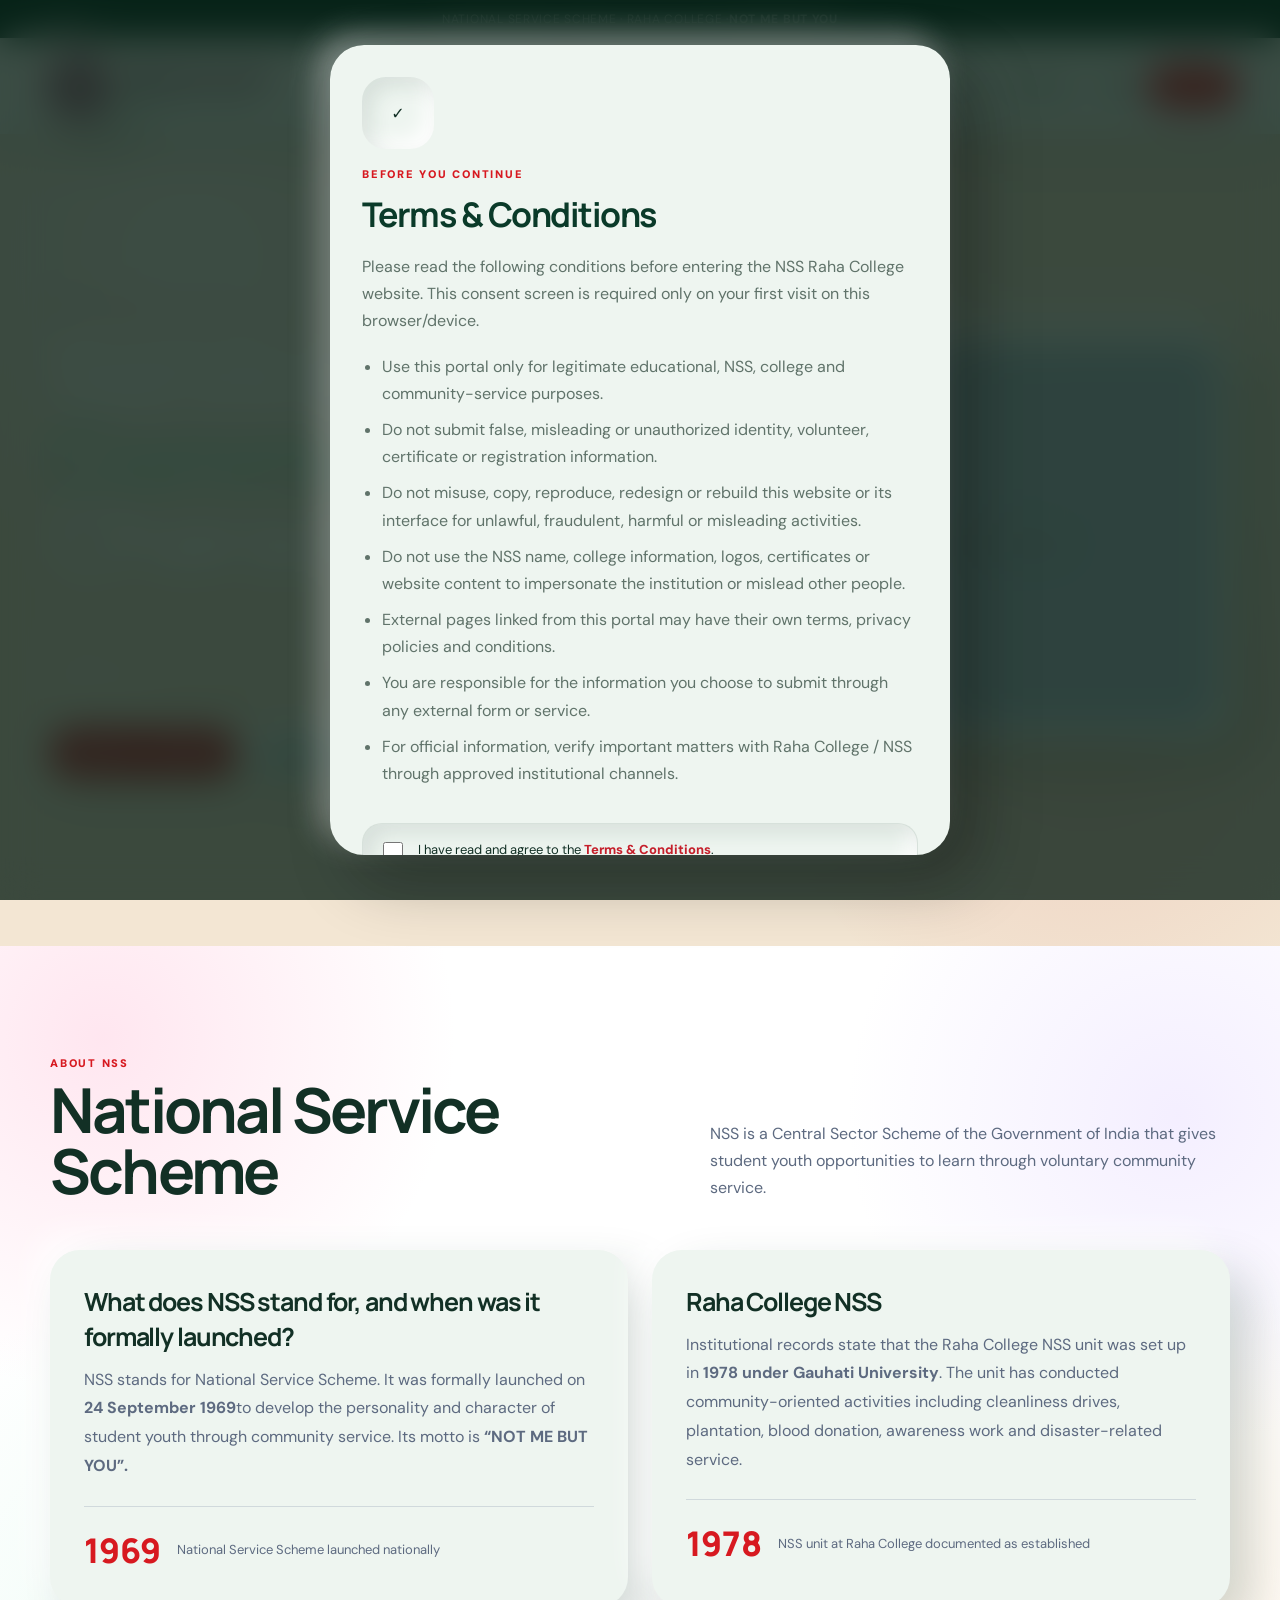
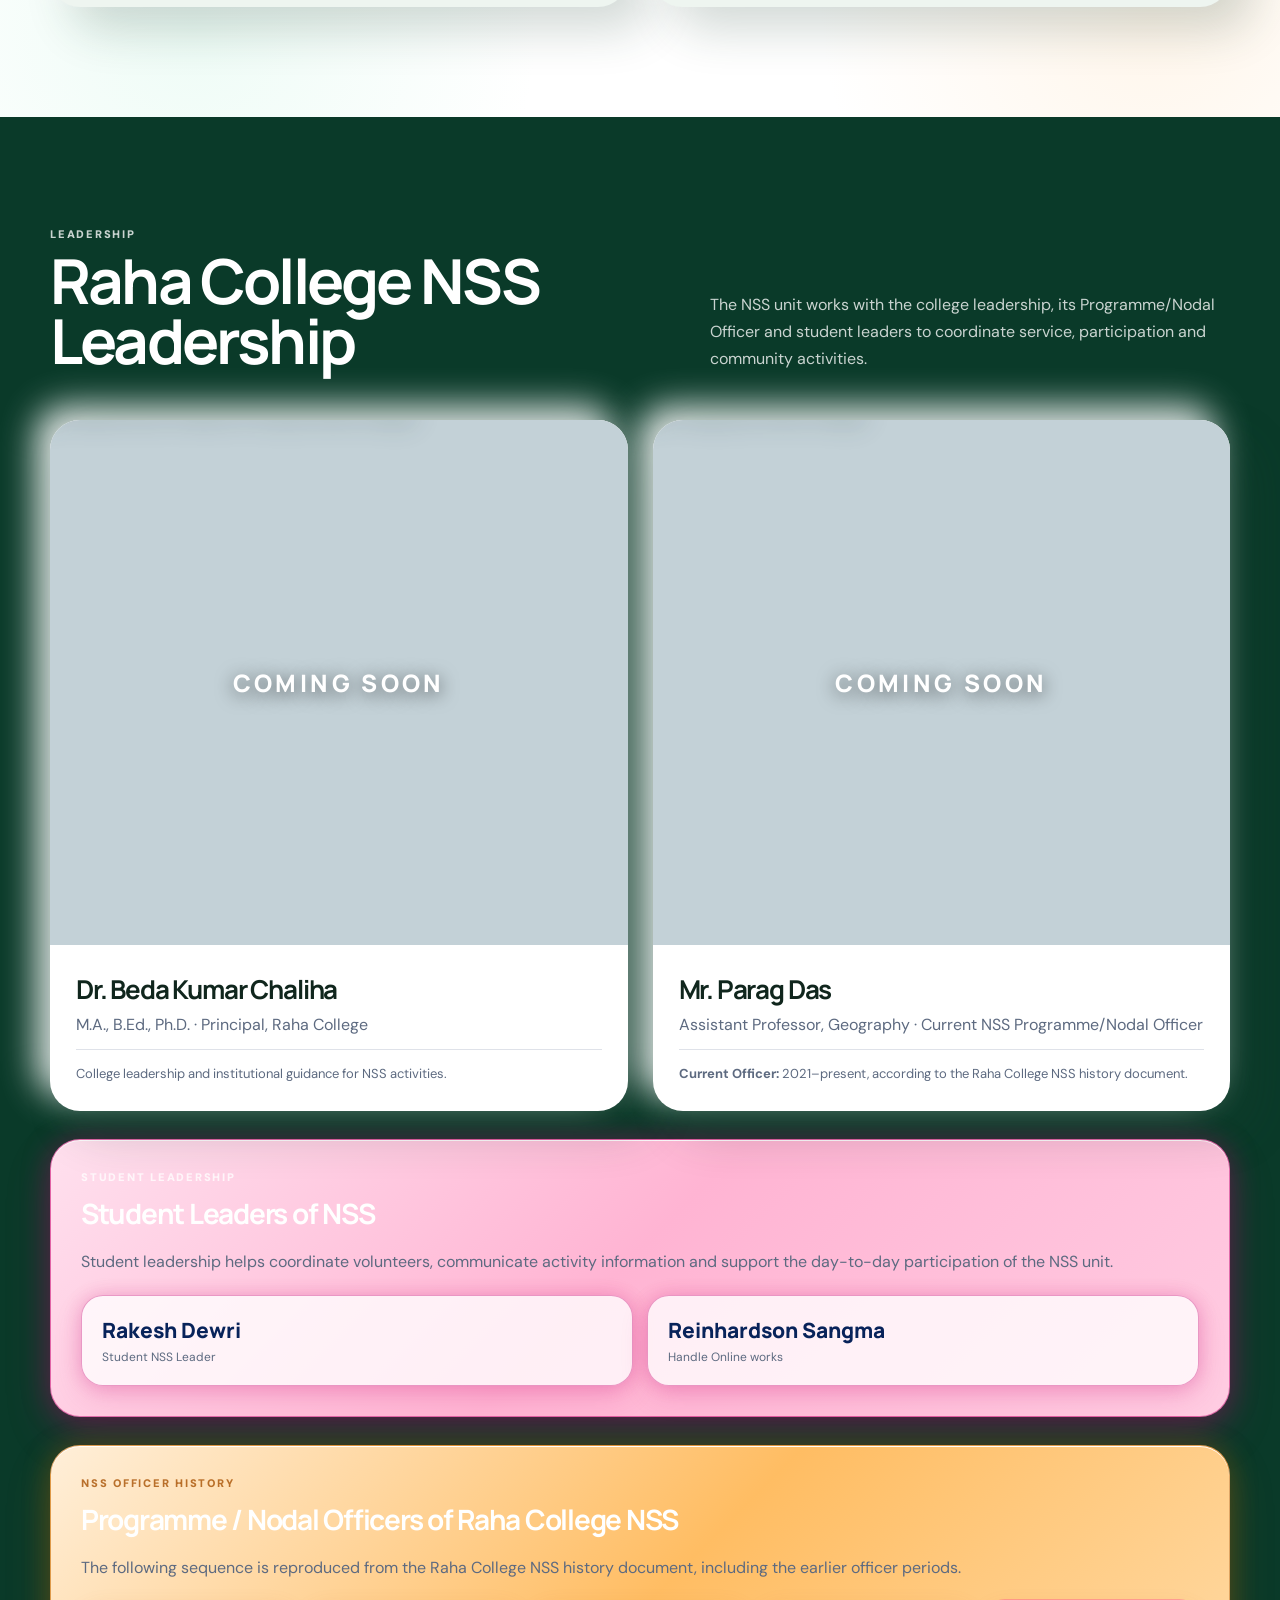
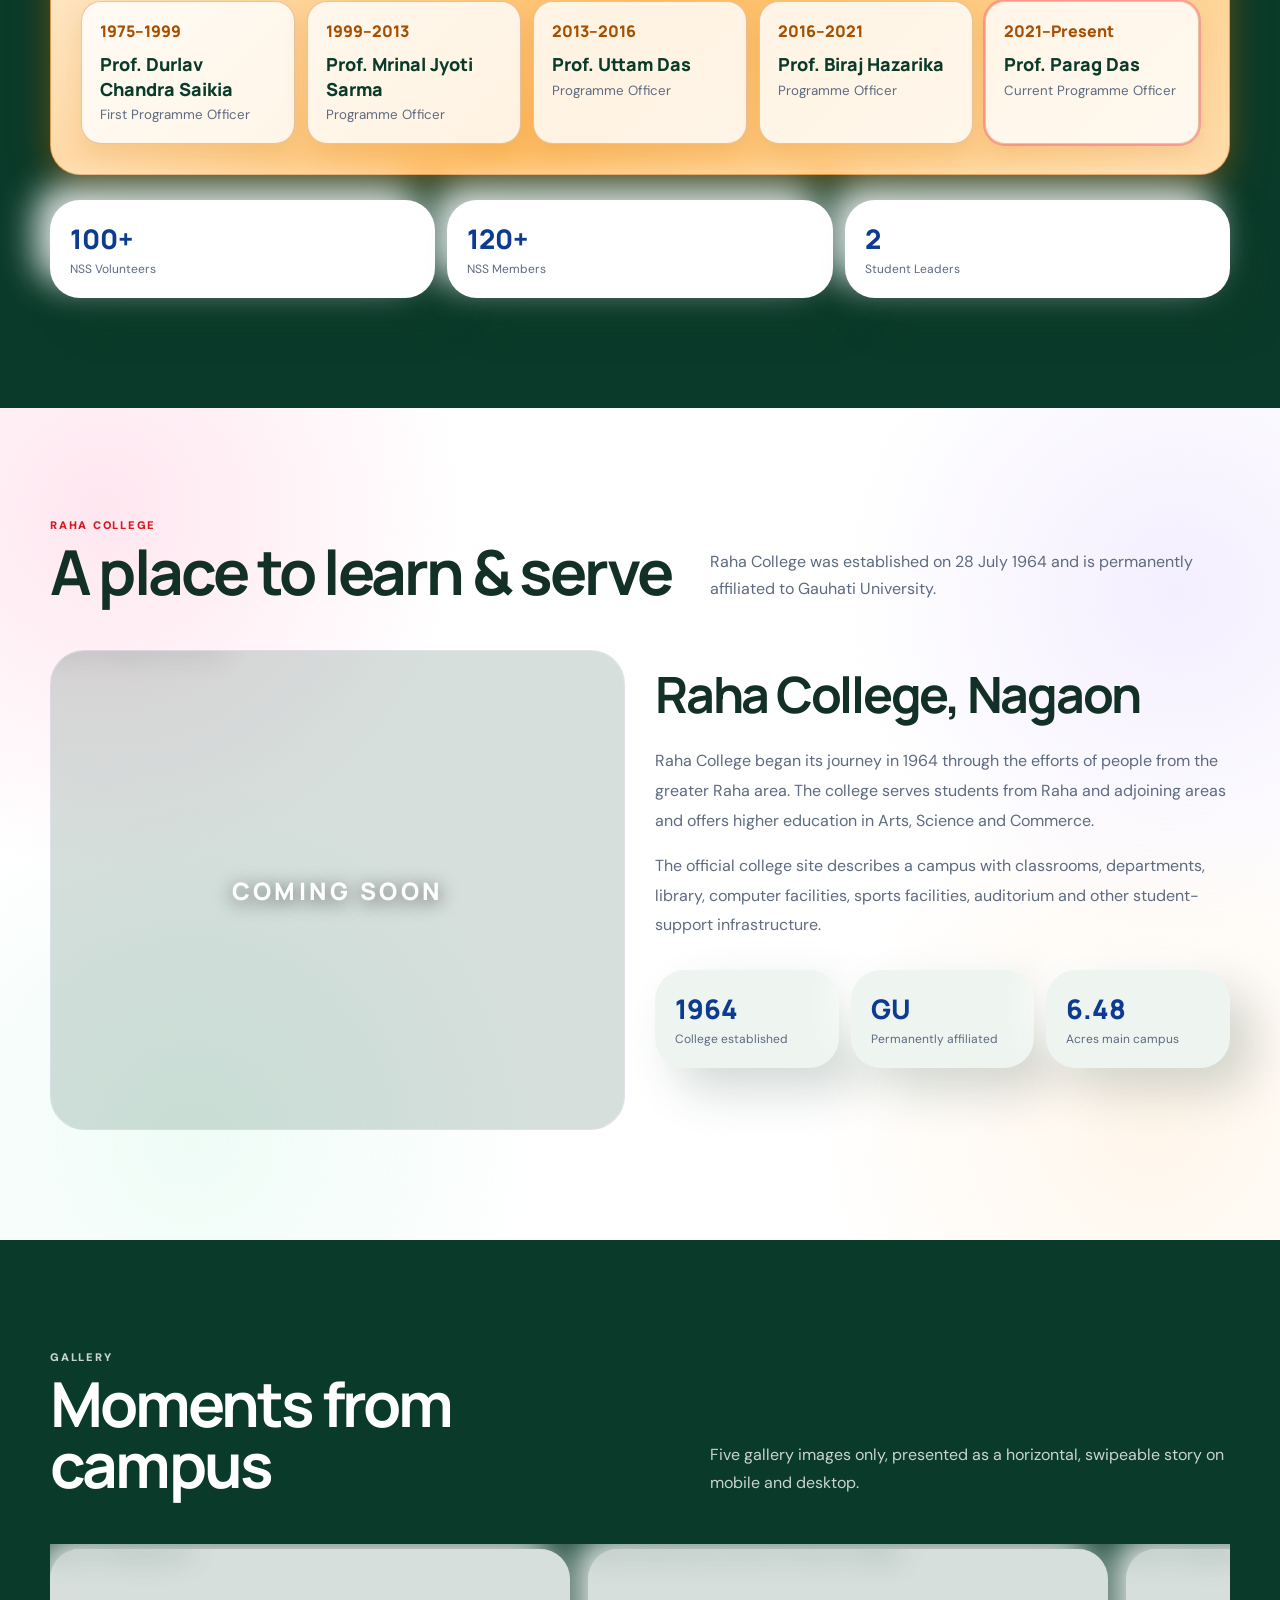
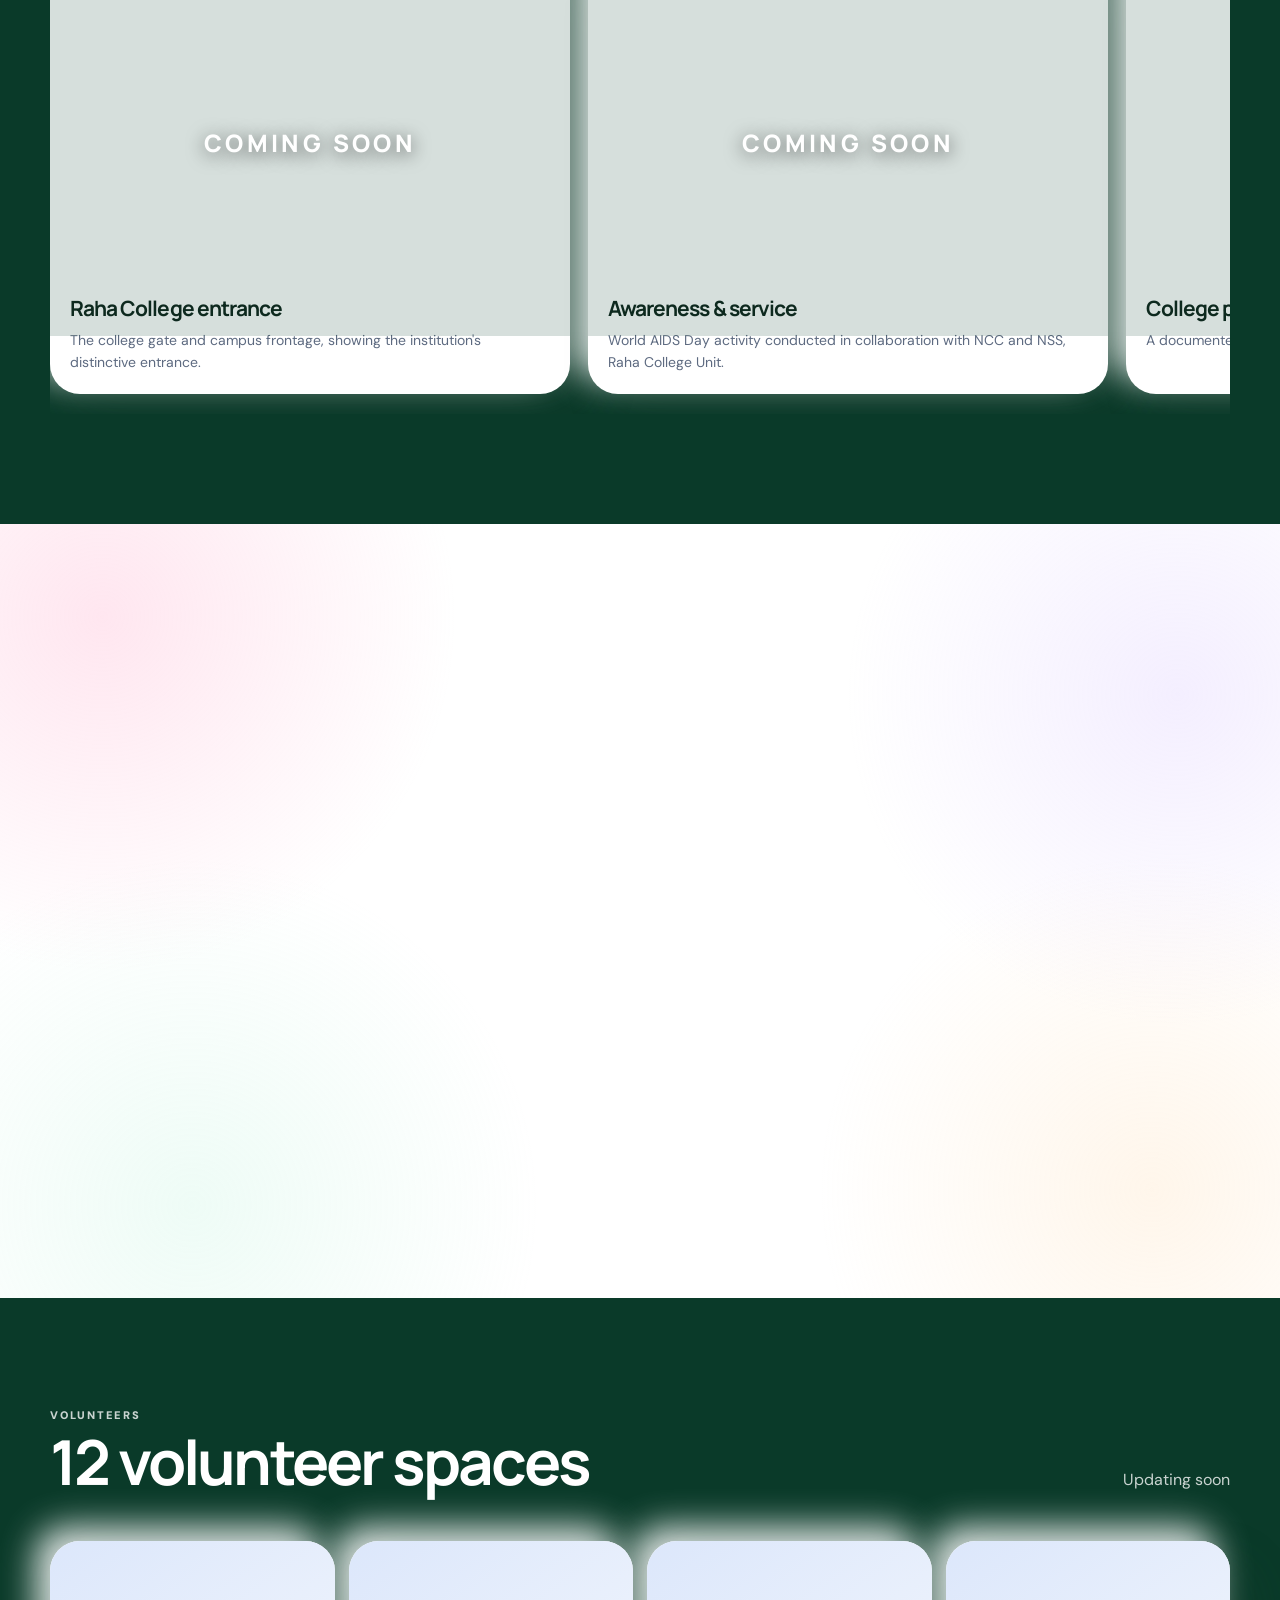
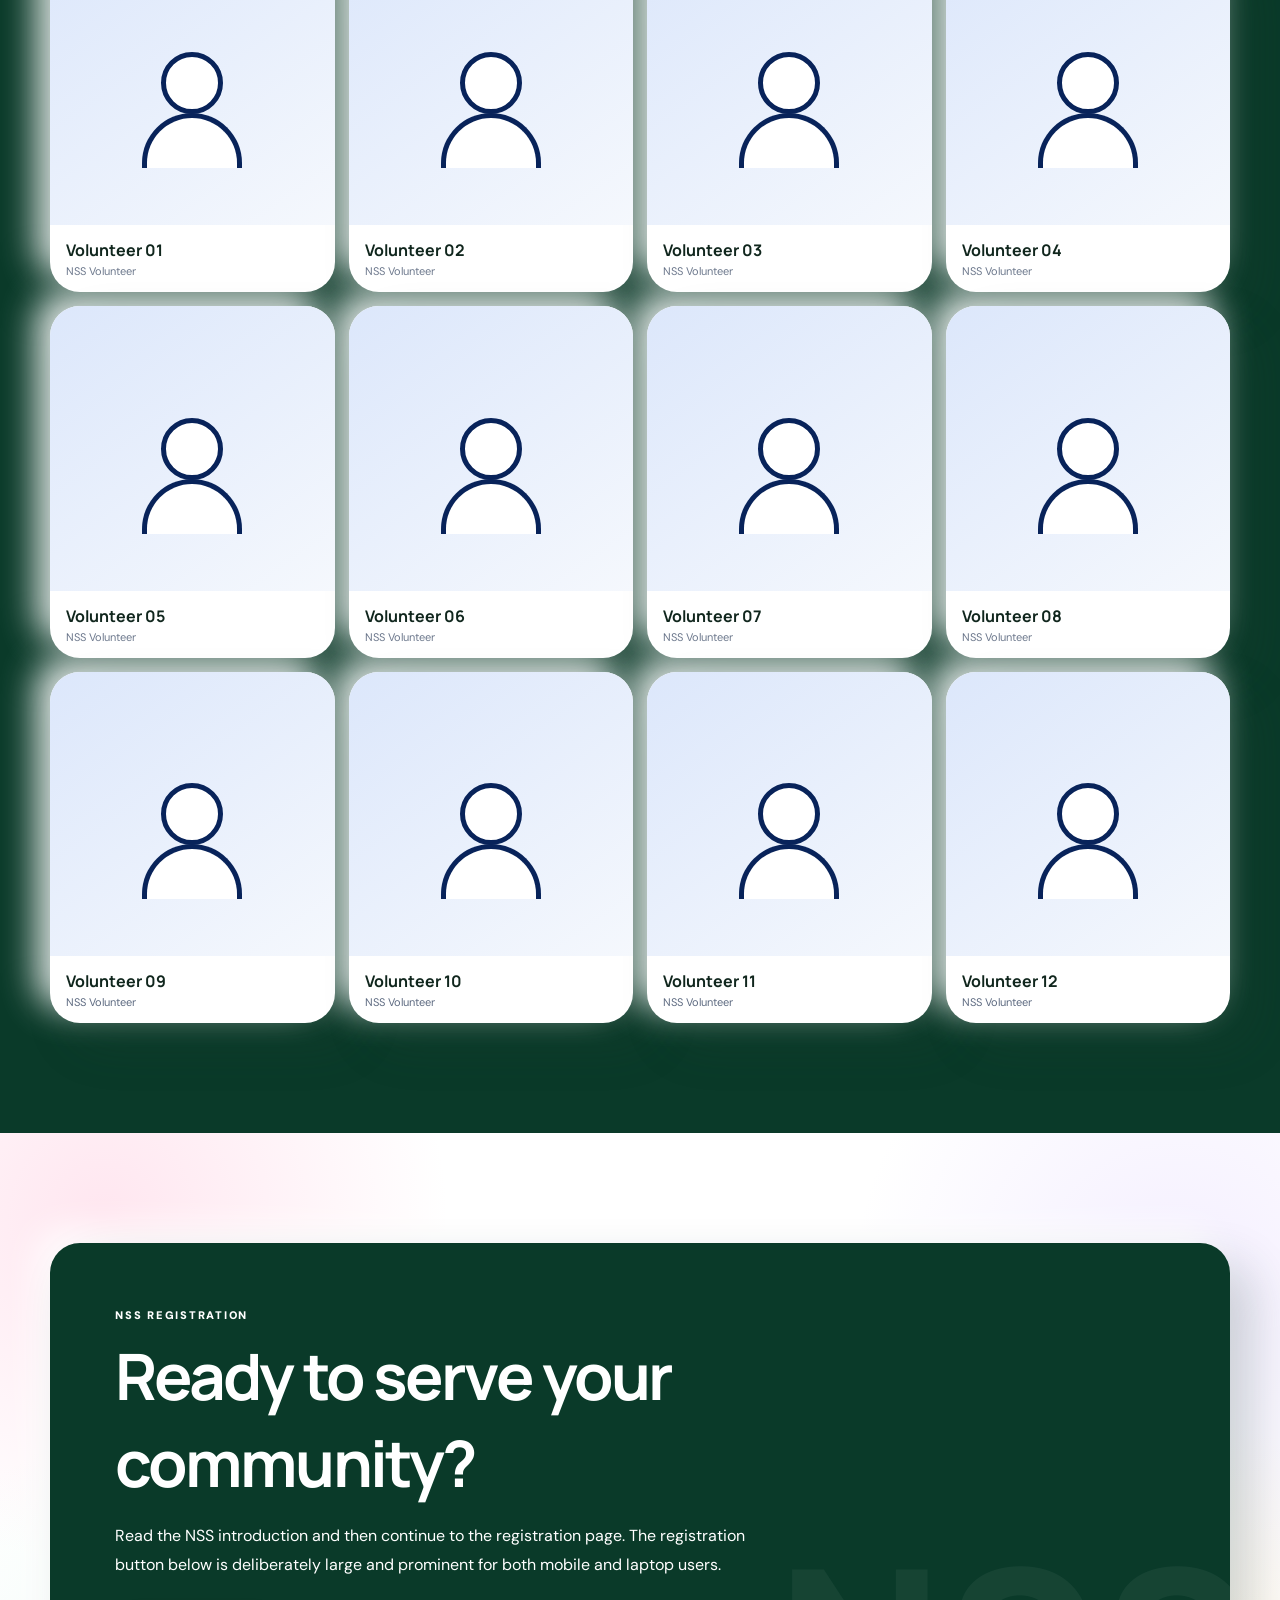
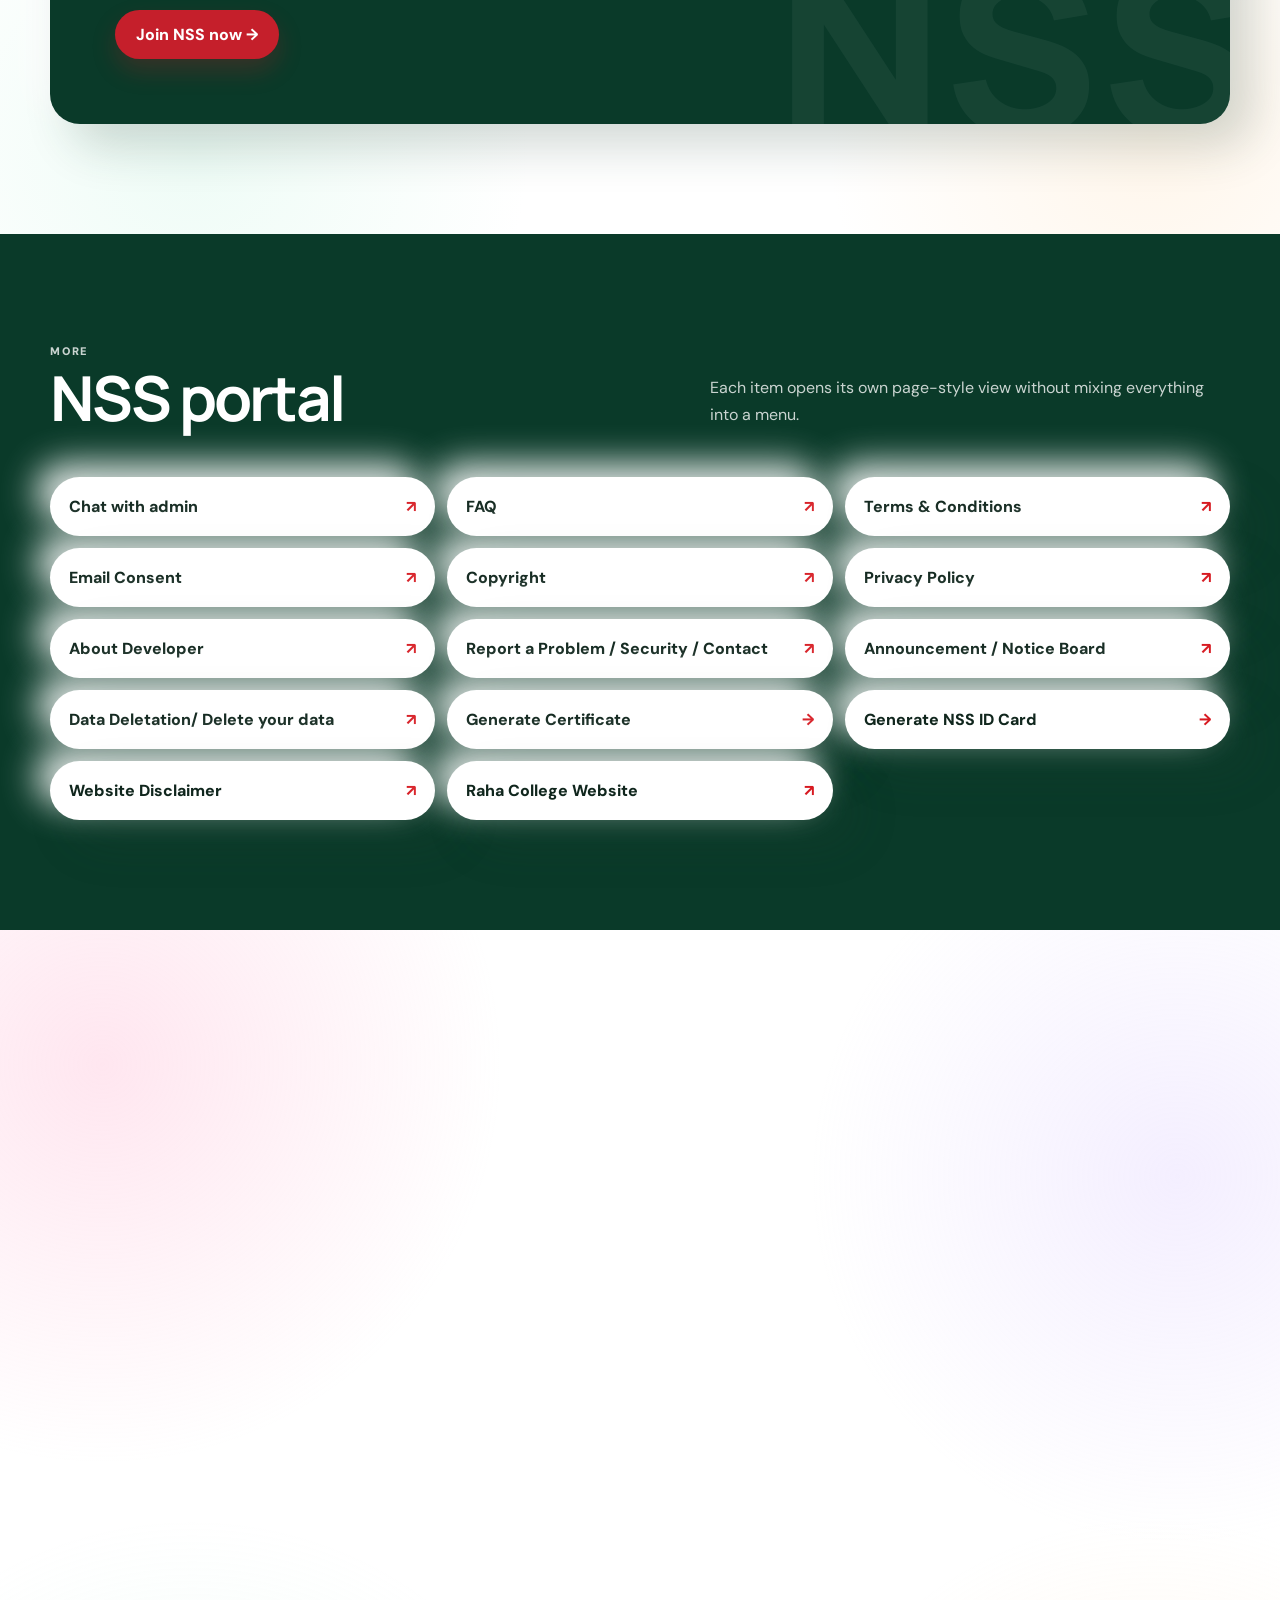
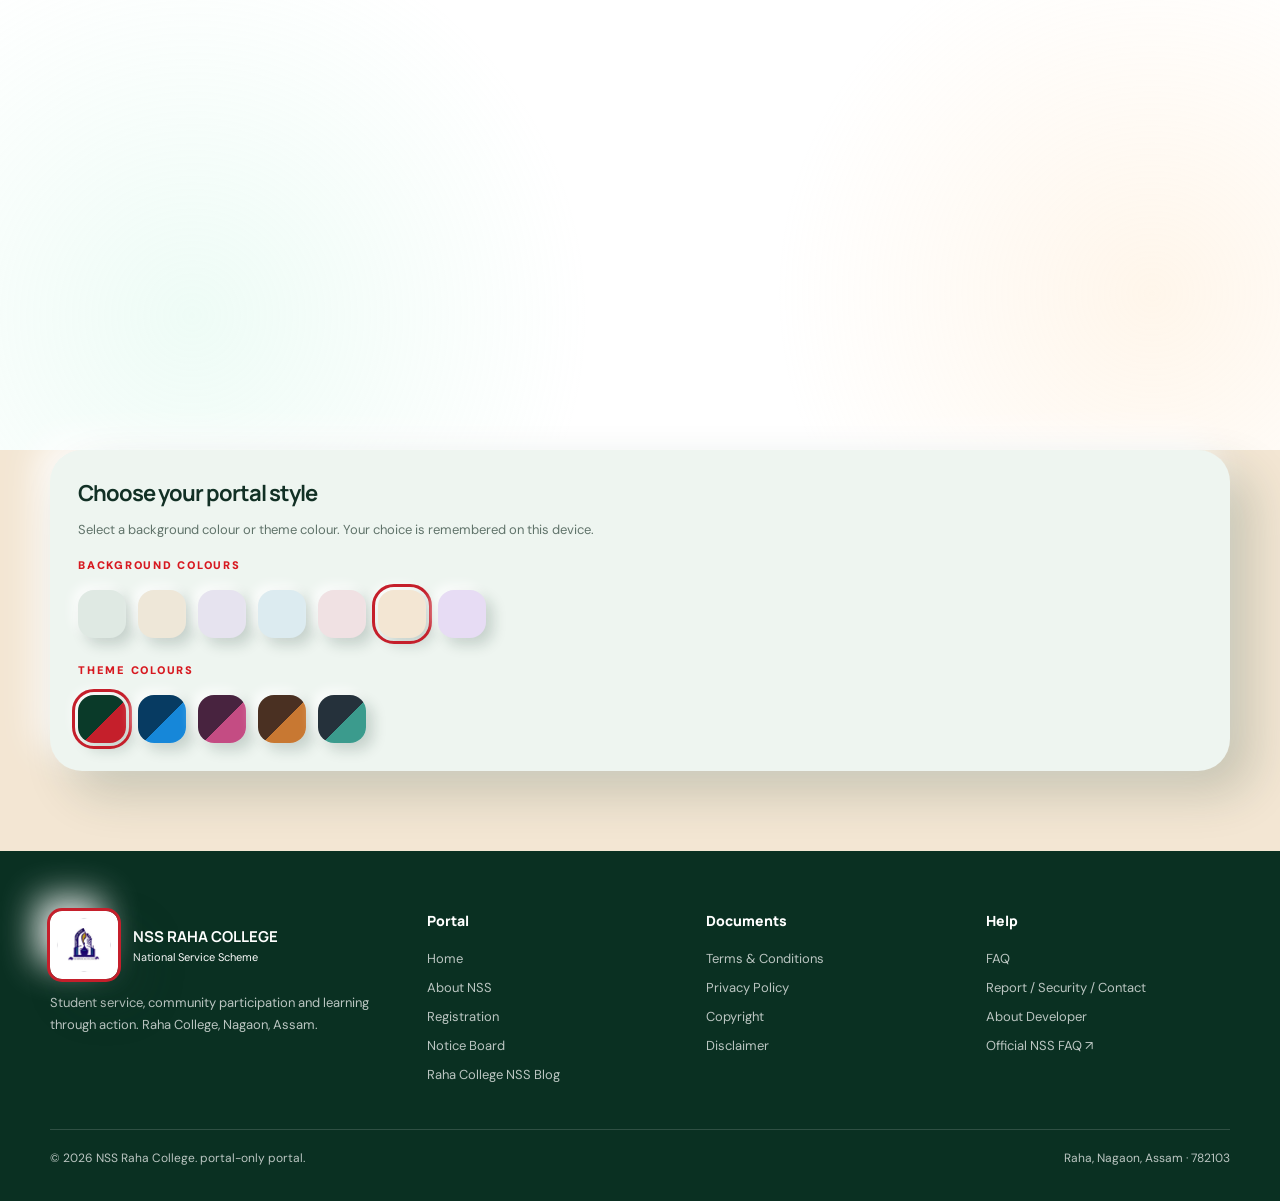
==== commit 20d7cc03: "Load modular CSS, JavaScript, and separate HTML page content" ====
--- a/index.html
+++ b/index.html
@@ -80,723 +80,10 @@
 <link rel="preconnect" href="https://fonts.googleapis.com">
 <link rel="preconnect" href="https://fonts.gstatic.com" crossorigin>
 <link href="https://fonts.googleapis.com/css2?family=DM+Sans:wght@400;500;600;700&family=Manrope:wght@500;600;700;800&display=swap" rel="stylesheet">
-<style>
-:root{
-  --blue:#08235a;
-  --blue2:#0d3b91;
-  --blue3:#1664d9;
-  --red:#d71920;
-  --red2:#ef3340;
-  --white:#fff;
-  --ink:#071633;
-  --muted:#5d6a80;
-  --line:rgba(8,35,90,.13);
-  --soft:#f4f7fc;
-  --shadow:0 24px 70px rgba(8,35,90,.13);
-  --radius:28px;
-}
-*{box-sizing:border-box}
-html{scroll-behavior:smooth}
-body{
-  margin:0;background:var(--white);color:var(--ink);
-  font-family:"DM Sans",system-ui,sans-serif;overflow-x:hidden;
-}
-a{text-decoration:none;color:inherit}
-button{font:inherit}
-img{max-width:100%;display:block}
-::selection{background:var(--red);color:#fff}
-
-.progress{position:fixed;z-index:1000;top:0;left:0;height:3px;background:var(--red);width:0}
-.topbar{height:38px;background:var(--blue);color:#fff;display:flex;align-items:center;justify-content:center;font-size:12px;letter-spacing:.06em}
-.topbar b{color:#fff}
-.nav{
-  position:sticky;top:0;z-index:900;background:rgba(255,255,255,.94);
-  backdrop-filter:blur(18px);border-bottom:1px solid var(--line);
-}
-.nav-inner{max-width:1240px;margin:auto;padding:14px 24px;display:flex;align-items:center;gap:20px}
-.brand{display:flex;align-items:center;gap:12px;min-width:235px}
-.logo{
-  width:50px;height:50px;border-radius:50%;background:var(--blue);
-  display:grid;place-items:center;border:4px solid #fff;outline:2px solid var(--red);
-  box-shadow:0 8px 24px rgba(8,35,90,.2);overflow:hidden;position:relative;flex:none;
-}
-.logo:before{content:"";width:25px;height:25px;border:5px solid #fff;border-radius:50%;position:absolute}
-.logo:after{content:"✦";color:var(--red);font-size:16px;font-weight:800;position:absolute}
-.brand strong{font-family:Manrope;font-size:15px;line-height:1.05}
-.brand span{display:block;color:var(--muted);font-size:11px;margin-top:3px}
-.navlinks{display:flex;gap:6px;margin-left:auto}
-.navlinks a{padding:10px 12px;border-radius:999px;font-size:13px;font-weight:700}
-.navlinks a:hover{background:#edf3ff;color:var(--blue2)}
-.nav-cta{background:var(--red)!important;color:#fff!important;padding:11px 16px!important}
-.menu{display:none;border:0;background:var(--blue);color:#fff;width:42px;height:42px;border-radius:50%}
-
-.hero{
-  min-height:calc(100vh - 88px);display:grid;place-items:center;position:relative;
-  padding:80px 24px 90px;overflow:hidden;background:
-  radial-gradient(circle at 15% 20%,rgba(22,100,217,.13),transparent 28%),
-  radial-gradient(circle at 85% 70%,rgba(215,25,32,.11),transparent 25%),#fff;
-}
-.hero-grid{width:min(1180px,100%);display:grid;grid-template-columns:1.05fr .95fr;gap:55px;align-items:center;position:relative;z-index:2}
-.kicker{display:inline-flex;align-items:center;gap:8px;color:var(--red);font-weight:800;font-size:12px;letter-spacing:.16em;text-transform:uppercase}
-.kicker i{width:9px;height:9px;border-radius:50%;background:var(--red)}
-h1,h2,h3{font-family:Manrope;margin:0;letter-spacing:-.045em}
-.hero h1{font-size:clamp(46px,7vw,92px);line-height:.92;margin:18px 0 24px;max-width:800px;color:#fff}
-.hero p{font-size:18px;line-height:1.75;color:#eef4ff;max-width:650px}
-.hero h1 em{font-style:normal;color:var(--blue2)}
-.hero p{font-size:18px;line-height:1.75;color:var(--muted);max-width:650px}
-.actions{display:flex;gap:12px;flex-wrap:wrap;margin-top:30px}
-.btn{
-  display:inline-flex;align-items:center;justify-content:center;gap:9px;border:1px solid transparent;
-  border-radius:999px;padding:14px 21px;font-weight:800;cursor:pointer;transition:.25s ease;
-}
-.btn:hover{transform:translateY(-3px)}
-.btn-primary{background:var(--red);color:#fff;box-shadow:0 12px 25px rgba(215,25,32,.2)}
-.btn-secondary{background:#fff;border-color:var(--line);color:var(--blue)}
-.btn-blue{background:var(--blue);color:#fff}
-.hero-card{background:rgba(255,255,255,.13);border:1px solid rgba(255,255,255,.35);border-radius:38px;padding:14px;box-shadow:0 28px 80px rgba(0,0,0,.28);transform:rotate(1.2deg);backdrop-filter:blur(8px)}
-.hero-photo{aspect-ratio:4/3;overflow:hidden;border-radius:26px;position:relative;background:#dce6f7}
-.hero-photo img{width:100%;height:100%;object-fit:cover}
-.hero-label{position:absolute;left:18px;bottom:18px;background:#fff;padding:13px 15px;border-radius:18px;box-shadow:0 10px 30px rgba(0,0,0,.13)}
-.hero-label b{display:block;font-family:Manrope;font-size:15px}
-.hero-label span{font-size:11px;color:var(--muted)}
-
-.section{padding:110px 24px}
-.section.alt{background:var(--soft)}
-.container{width:min(1180px,100%);margin:auto}
-.section-head{display:flex;justify-content:space-between;align-items:end;gap:30px;margin-bottom:48px}
-.section-head h2{font-size:clamp(34px,5vw,62px);line-height:.98}
-.section-head p{max-width:520px;color:var(--muted);line-height:1.7;margin:0}
-.eyebrow{font-size:11px;font-weight:900;color:var(--red);letter-spacing:.16em;text-transform:uppercase;margin-bottom:10px}
-
-.nss-about{display:grid;grid-template-columns:1fr 1fr;gap:24px}
-.info-card{padding:34px;border:1px solid var(--line);border-radius:var(--radius);background:#fff;box-shadow:0 14px 50px rgba(8,35,90,.07)}
-.info-card h3{font-size:25px;margin-bottom:12px}
-.info-card p{color:var(--muted);line-height:1.8;margin:0}
-.fact{display:flex;align-items:center;gap:16px;margin-top:25px;padding-top:20px;border-top:1px solid var(--line)}
-.fact strong{font:800 34px Manrope;color:var(--red)}
-.fact span{color:var(--muted);font-size:13px}
-
-.leaders{display:grid;grid-template-columns:1fr 1fr;gap:25px}
-.person{border-radius:34px;background:#fff;border:1px solid var(--line);overflow:hidden;box-shadow:var(--shadow)}
-.person-photo{aspect-ratio:1.1/1;overflow:hidden;background:#e8eef9}
-.person-photo img{width:100%;height:100%;object-fit:cover}
-.person-body{padding:26px}
-.person-body h3{font-size:26px}
-.person-body p{margin:7px 0 0;color:var(--muted)}
-
-.college-feature{display:grid;grid-template-columns:1fr 1fr;gap:30px;align-items:stretch}
-.college-img{border-radius:34px;overflow:hidden;min-height:480px;border:1px solid var(--line)}
-.college-img img{width:100%;height:100%;object-fit:cover}
-.college-copy{padding:10px 0}
-.college-copy h3{font-size:clamp(32px,4vw,50px);margin-bottom:18px}
-.college-copy p{color:var(--muted);line-height:1.85}
-.stat-grid{display:grid;grid-template-columns:repeat(3,1fr);gap:12px;margin-top:30px}
-.stat{padding:20px;border:1px solid var(--line);border-radius:22px;background:#fff}
-.stat b{font:800 27px Manrope;color:var(--blue2);display:block}
-.stat span{font-size:12px;color:var(--muted)}
-
-.gallery-track{
-  display:flex;gap:18px;overflow-x:auto;scroll-snap-type:x mandatory;padding:5px 2px 20px;
-  cursor:grab;scrollbar-width:thin;
-}
-.gallery-card{min-width:min(520px,78vw);scroll-snap-align:start;border-radius:28px;overflow:hidden;background:#fff;border:1px solid var(--line);box-shadow:0 15px 45px rgba(8,35,90,.08)}
-.gallery-card img{width:100%;aspect-ratio:16/10;object-fit:cover}
-.gallery-card div{padding:20px}
-.gallery-card h3{font-size:21px;margin-bottom:7px}
-.gallery-card p{margin:0;color:var(--muted);line-height:1.6;font-size:14px}
-
-.compare{display:grid;grid-template-columns:1fr 1fr;gap:25px;align-items:center}
-.before-after{
-  position:relative;aspect-ratio:16/10;border-radius:30px;overflow:hidden;border:1px solid var(--line);background:#dce6f7;
-}
-.before-after img{position:absolute;inset:0;width:100%;height:100%;object-fit:cover}
-.after{clip-path:inset(0 0 0 50%)}
-.slider{position:absolute;inset:0;appearance:none;width:100%;height:100%;background:transparent;cursor:ew-resize;margin:0}
-.slider::-webkit-slider-thumb{appearance:none;width:4px;height:100%;background:#fff;box-shadow:0 0 0 2px var(--red)}
-.slider::-moz-range-thumb{width:4px;height:100%;background:#fff;border:0}
-.divider{position:absolute;left:50%;top:0;bottom:0;width:3px;background:#fff;pointer-events:none;box-shadow:0 0 0 1px rgba(8,35,90,.2)}
-.badge{position:absolute;top:16px;padding:7px 11px;border-radius:999px;background:var(--blue);color:#fff;font-size:10px;font-weight:900;letter-spacing:.08em}
-.badge.before{left:16px}.badge.after{right:16px;background:var(--red)}
-
-
-.leadership-note{margin-top:14px;padding-top:14px;border-top:1px solid var(--line);font-size:13px;line-height:1.6;color:var(--muted)}
-.student-leaders,.officer-history{margin-top:28px;padding:30px;border-radius:30px;background:rgba(255,255,255,.86);border:1px solid rgba(255,255,255,.7);box-shadow:var(--clay-shadow)}
-.student-leaders h3,.officer-history h3{font-size:28px;margin:5px 0 8px}
-.student-leaders p,.officer-history p{color:var(--muted);line-height:1.7}
-.student-leader-grid{display:grid;grid-template-columns:1fr 1fr;gap:14px;margin-top:20px}
-.leader-chip{padding:20px;border-radius:22px;background:#fff;border:1px solid var(--line);box-shadow:0 10px 25px rgba(8,35,90,.06)}
-.leader-chip strong{display:block;font:800 21px Manrope;color:var(--blue)}
-.leader-chip span{display:block;color:var(--muted);font-size:12px;margin-top:5px}
-.history-grid{display:grid;grid-template-columns:repeat(5,1fr);gap:12px;margin-top:20px}
-.history-item{padding:18px;border:1px solid var(--line);border-radius:20px;background:#fff}
-.history-item b{display:block;color:var(--red);font:800 16px Manrope}
-.history-item span{display:block;margin-top:8px;font-weight:800;line-height:1.35}
-.history-item small{display:block;color:var(--muted);margin-top:5px;line-height:1.4}
-.history-item.current{outline:2px solid rgba(255,20,147,.28);box-shadow:0 0 22px rgba(255,20,147,.14)}
-.officer-name{display:block!important;color:var(--clay-dark);font-family:Manrope,sans-serif;font-size:18px;font-weight:800;line-height:1.35;margin-top:10px!important}
-@media(max-width:600px){.officer-name{font-size:18px;line-height:1.35}}
-.leadership-stats{display:grid;grid-template-columns:repeat(3,1fr);gap:12px;margin-top:25px}
-.volunteers{display:grid;grid-template-columns:repeat(4,1fr);gap:14px}
-.vol{
-  border:1px solid var(--line);border-radius:25px;background:#fff;overflow:hidden;
-  transition:.25s;box-shadow:0 10px 30px rgba(8,35,90,.06)
-}
-.vol:hover{transform:translateY(-5px)}
-.vol-photo{aspect-ratio:1;background:linear-gradient(145deg,#dce7fb,#f5f8fd);display:grid;place-items:center;position:relative}
-.silhouette{width:62px;height:62px;border-radius:50%;background:#fff;border:5px solid var(--blue);position:relative}
-.silhouette:after{content:"";position:absolute;width:90px;height:50px;background:#fff;border:5px solid var(--blue);border-bottom:0;border-radius:60px 60px 0 0;left:50%;transform:translateX(-50%);top:56px}
-.vol-body{padding:14px 16px}.vol-body b{font-family:Manrope}.vol-body span{display:block;font-size:11px;color:var(--muted);margin-top:3px}
-
-.join{
-  background:var(--blue);color:#fff;border-radius:40px;padding:65px;position:relative;overflow:hidden;
-}
-.join:after{content:"NSS";position:absolute;right:-25px;bottom:-80px;font:900 230px Manrope;color:rgba(255,255,255,.05)}
-.join h2{font-size:clamp(36px,5vw,64px);max-width:700px}
-.join p{max-width:650px;color:#dce6f7;line-height:1.8}
-.join .btn-secondary{border:0}
-
-.quick{display:grid;grid-template-columns:repeat(3,1fr);gap:12px;margin-top:28px}
-.quick a{padding:19px;border:1px solid var(--line);border-radius:20px;background:#fff;font-weight:800;display:flex;justify-content:space-between;align-items:center}
-.quick a span{color:var(--red)}
-
-.footer{background:#fff;border-top:1px solid var(--line);padding:60px 24px 35px}
-.footer-grid{width:min(1180px,100%);margin:auto;display:grid;grid-template-columns:1.4fr 1fr 1fr 1fr;gap:35px}
-.footer h4{font:800 14px Manrope;margin:0 0 14px;color:var(--blue)}
-.footer a{display:block;color:var(--muted);font-size:13px;padding:6px 0}
-.footer a:hover{color:var(--red)}
-.footer-brand p{color:var(--muted);line-height:1.7;font-size:13px;max-width:350px}
-.copyright{width:min(1180px,100%);margin:40px auto 0;padding-top:20px;border-top:1px solid var(--line);font-size:12px;color:var(--muted);display:flex;justify-content:space-between;gap:20px}
-
-.page{display:none;min-height:75vh;padding:90px 24px}
-.page.active{display:block}
-.page-card{width:min(850px,100%);margin:auto;border:1px solid var(--line);border-radius:34px;padding:45px;background:#fff;box-shadow:var(--shadow)}
-.page-card h1{font-size:clamp(40px,6vw,70px);margin:15px 0}
-.page-card p,.page-card li{color:var(--muted);line-height:1.8}
-.page-card li{margin:8px 0}
-.back{display:inline-flex;align-items:center;gap:8px;color:var(--red);font-weight:900;font-size:13px}
-.notice{margin-top:24px;padding:18px;border-left:4px solid var(--red);background:#f8faff;border-radius:12px;color:var(--muted);font-size:13px}
-.hidden{display:none!important}
-
-
-/* === ENTRY CONSENT UPGRADE === */
-.entry-consent-modal{max-height:min(90vh,820px);overflow:auto}
-.entry-consent-modal h2{color:var(--clay-dark)!important}
-.entry-consent-modal p{color:var(--clay-muted);line-height:1.7}
-.terms-list{padding-left:20px;margin:16px 0 18px}
-.terms-list li{color:var(--clay-text);line-height:1.55;margin:8px 0}
-.consent-stack{display:grid;gap:10px}
-.clay-check{display:flex;gap:11px;align-items:flex-start;padding:13px 14px;background:var(--clay-surface);border:1px solid rgba(18,48,37,.10);border-radius:17px;color:var(--clay-text);font-size:13px;line-height:1.5;box-shadow:var(--clay-inset)}
-.clay-check input{width:19px;height:19px;accent-color:var(--clay-accent);margin-top:1px;flex:none}
-.consent-link{color:var(--clay-accent);font-weight:800;text-decoration:underline;text-underline-offset:2px}
-.terms-accept:disabled{opacity:.45;cursor:not-allowed;transform:none}
-@media(max-width:600px){.entry-consent-modal{max-height:92vh;padding:22px!important}.terms-list{font-size:13px}.clay-check{font-size:12.5px}}
-
-/* Entry Terms & Conditions modal */
-.terms-overlay{
-  position:fixed;inset:0;z-index:2000;display:grid;place-items:center;
-  padding:20px;background:rgba(3,15,38,.78);backdrop-filter:blur(12px);
-}
-.terms-modal{
-  width:min(620px,100%);max-height:min(88vh,760px);overflow:auto;
-  background:#fff;border:3px solid var(--red);border-radius:30px;
-  box-shadow:0 35px 100px rgba(0,0,0,.35);padding:30px;
-}
-.terms-badge{
-  width:58px;height:58px;border-radius:50%;background:var(--blue);
-  color:#fff;display:grid;place-items:center;font-size:25px;margin-bottom:18px;
-}
-.terms-modal h2{font-size:32px;margin-bottom:8px;color:var(--blue)}
-.terms-modal>p{color:var(--muted);line-height:1.65}
-.terms-list{margin:18px 0;padding-left:20px}
-.terms-list li{margin:9px 0;color:var(--ink);line-height:1.5}
-.terms-check{
-  display:flex;gap:11px;align-items:flex-start;padding:15px;
-  background:#f3f7ff;border:1px solid var(--line);border-radius:17px;
-  color:var(--ink);font-size:13px;line-height:1.5;margin-top:20px;
-}
-.terms-check input{width:19px;height:19px;accent-color:var(--red);margin-top:1px;flex:none}
-.terms-actions{display:flex;gap:10px;justify-content:flex-end;margin-top:20px}
-.terms-actions button{border:0}
-.terms-deny{background:#eef2f8;color:var(--blue)}
-.terms-accept:disabled{opacity:.45;cursor:not-allowed;transform:none}
-@media(max-width:600px){
-  .terms-modal{padding:23px;border-radius:24px}.terms-modal h2{font-size:27px}
-  .terms-actions{flex-direction:column}.terms-actions .btn{width:100%}
-}
-
-.reveal{opacity:0;transform:translateY(30px);transition:opacity .8s cubic-bezier(.2,.8,.2,1),transform .8s cubic-bezier(.2,.8,.2,1)}
-.reveal.visible{opacity:1;transform:none}
-@media(max-width:900px){
-  .navlinks{display:none}.menu{display:grid;place-items:center;margin-left:auto}.nav-inner{padding:10px 16px}
-  .nav.open .navlinks{display:flex;position:absolute;top:70px;left:12px;right:12px;background:#fff;border:1px solid var(--line);border-radius:24px;padding:12px;flex-direction:column;box-shadow:var(--shadow)}
-  .hero-grid,.nss-about,.leaders,.college-feature,.compare{grid-template-columns:1fr}
-  .hero{min-height:auto;padding-top:65px;padding-bottom:170px}.hero-card{transform:none}
-  .volunteers{grid-template-columns:repeat(3,1fr)}
-  .quick{grid-template-columns:1fr 1fr}
-  .footer-grid{grid-template-columns:1fr 1fr}
-  .join{padding:38px}
-}
-@media(max-width:600px){
-  .student-leader-grid,.history-grid,.leadership-stats{grid-template-columns:1fr}
-  .editor-grid label.full{grid-column:auto}
-  .volunteer-tools{display:block}
-  .volunteer-tools .btn{margin-top:15px;width:100%}
-  .topbar{font-size:10px;text-align:center;padding:0 10px}
-  .brand{min-width:0}.brand span{display:none}
-  .hero h1{font-size:52px}.hero p{font-size:16px}
-  .section{padding:78px 16px}.section-head{display:block;margin-bottom:32px}
-  .section-head p{margin-top:18px}
-  .volunteers{grid-template-columns:repeat(2,1fr)}
-  .stat-grid,.quick{grid-template-columns:1fr}
-  .gallery-card{min-width:86vw}
-  .footer{padding:45px 16px 25px}.footer-grid{grid-template-columns:1fr 1fr;gap:25px}
-  .copyright{display:block}.copyright span{display:block;margin-top:8px}
-  .page{padding:55px 16px}.page-card{padding:28px 22px;border-radius:25px}
-}
-@media(prefers-reduced-motion:reduce){
-  html{scroll-behavior:auto}.reveal{opacity:1;transform:none;transition:none}.btn,.vol{transition:none}
-}
-
-/* === RESTORED NSS THEME / REGISTRATION FIX === */
-body{background:#063b27!important;color:#10261d}
-.topbar{background:#063b27!important;color:#fff}
-.nav{background:#063b27!important;border-bottom:1px solid rgba(255,255,255,.12);box-shadow:0 8px 25px rgba(0,0,0,.12)}
-.nav .brand strong,.nav .brand span,.nav .navlinks a{color:#fff}
-.nav .brand span{opacity:.78}
-.navlinks a:hover{background:rgba(255,255,255,.12)!important;color:#fff!important}
-.nav-cta{background:#c51f2b!important;color:#fff!important}
-.menu{background:#063b27!important;color:#fff!important}
-.hero{background:#063b27!important;color:#fff}
-.hero h1{color:#fff!important}.hero h1 em{color:#bfe8d1!important}
-.hero p{color:rgba(255,255,255,.86)!important}
-.hero .kicker{color:#e8b0b4!important}.hero .kicker i{background:#e8b0b4!important}
-.section{background:#063b27!important}.section.alt{background:#063b27!important;color:#fff}
-.section.alt .section-head h2,.section.alt .section-head p,.section.alt .eyebrow{color:#fff}
-.section.alt .section-head p{opacity:.78}.section.alt .eyebrow{opacity:.78}
-.section.alt .person,.section.alt .info-card,.section.alt .stat,.section.alt .gallery-card,.section.alt .vol,.section.alt .quick a{background:#fff!important;color:#10261d!important}
-.join{background:#063b27!important;color:#fff}
-.join h2{color:#fff!important}.join p{color:rgba(255,255,255,.86)!important}
-/* Requested registration card: blue background, white text, red Join button */
-#register .join{background:#073b8f!important;color:#fff!important}
-#register .join .eyebrow,#register .join h2,#register .join p{color:#fff!important}
-#register .join .btn-secondary{background:#d71920!important;color:#fff!important;border:0!important;box-shadow:0 12px 25px rgba(215,25,32,.22)}
-#register .join .btn-secondary:hover{background:#b9151b!important;color:#fff!important}
-.footer{background:#032c1e!important;color:#fff}.footer h4,.footer-brand strong{color:#fff!important}
-.footer a,.footer-brand p,.copyright{color:rgba(255,255,255,.72)!important}
-.logo{background:#fff!important}
-.info-card,.person,.gallery-card,.vol,.stat,.quick a,.page-card{background:#fff!important}
-.terms-modal{border-color:#063b27!important}.terms-badge{background:#063b27!important}
-@media(max-width:900px){.nav.open .navlinks{background:#063b27!important}.nav.open .navlinks a{color:#fff!important}}
-
-
-
-
-/* === BEAUTIFUL PINK + WHITE HEADER GLOW === */
-.nav{
-  box-shadow:
-    0 10px 30px rgba(255,20,147,.14),
-    0 0 22px rgba(255,255,255,.65),
-    0 0 42px rgba(255,20,147,.16);
-}
-.nav .brand strong{
-  text-shadow:
-    0 0 5px rgba(255,255,255,.95),
-    0 0 12px rgba(255,20,147,.65),
-    0 0 22px rgba(255,20,147,.35);
-}
-.nav .brand span{
-  text-shadow:0 0 7px rgba(255,255,255,.85);
-}
-.navlinks a.active:not(.nav-cta){
-  color:#ff1493!important;
-  text-shadow:
-    0 0 6px #fff,
-    0 0 12px rgba(255,20,147,.95),
-    0 0 24px rgba(255,20,147,.72);
-}
-.navlinks a.nav-cta{
-  box-shadow:
-    0 0 8px rgba(255,20,147,.7),
-    0 0 18px rgba(255,255,255,.8),
-    0 0 30px rgba(255,20,147,.45)!important;
-}
-@keyframes nssHeaderGlow{
-  0%,100%{filter:drop-shadow(0 0 4px rgba(255,255,255,.7)) drop-shadow(0 0 8px rgba(255,20,147,.35))}
-  50%{filter:drop-shadow(0 0 8px rgba(255,255,255,1)) drop-shadow(0 0 18px rgba(255,20,147,.65))}
-}
-.nav .logo{animation:nssHeaderGlow 3s ease-in-out infinite}
-@media(prefers-reduced-motion:reduce){.nav .logo{animation:none}}
-
-/* === ACTIVE HEADER NAVIGATION GLOW === */
-.navlinks a{position:relative;transition:color .25s ease,background .25s ease,box-shadow .25s ease,transform .25s ease,text-shadow .25s ease}
-.navlinks a.active:not(.nav-cta){color:#ff1493!important;background:rgba(255,20,147,.12)!important;box-shadow:0 0 8px rgba(255,20,147,.65),0 0 18px rgba(255,20,147,.45),inset 0 0 12px rgba(255,20,147,.12);text-shadow:0 0 6px rgba(255,20,147,.95),0 0 14px rgba(255,20,147,.65);transform:translateY(-1px)}
-.navlinks a.active:not(.nav-cta)::after{content:"";position:absolute;left:16%;right:16%;bottom:3px;height:2px;border-radius:99px;background:#ff1493;box-shadow:0 0 8px #ff1493,0 0 16px rgba(255,20,147,.8)}
-.navlinks a.nav-cta,.navlinks a.nav-cta:hover,.navlinks a.nav-cta.active{background:#d71920!important;color:#fff!important;box-shadow:0 0 8px rgba(215,25,32,.55),0 0 18px rgba(215,25,32,.35);text-shadow:none;transform:none}
-@media(max-width:900px){.nav.open .navlinks a.active:not(.nav-cta){background:rgba(255,20,147,.16)!important;color:#ff1493!important}}
-
-/* === NSS CLAYMORPHISM UPGRADE === */
-:root{
-  --clay-bg:#f3e6d3;
-  --clay-surface:#eef5f0;
-  --clay-dark:#0a3a29;
-  --clay-accent:#c51f2b;
-  --clay-text:#123025;
-  --clay-muted:#60736a;
-  --clay-radius:30px;
-  --clay-shadow:18px 18px 38px rgba(29,63,48,.18),-12px -12px 30px rgba(255,255,255,.85);
-  --clay-inset:inset 8px 8px 18px rgba(29,63,48,.10),inset -8px -8px 18px rgba(255,255,255,.9);
-}
-body{background:var(--clay-bg)!important;color:var(--clay-text)!important}
-.topbar{background:var(--clay-dark)!important}
-.nav{
-  background:rgba(238,245,240,.88)!important;
-  border:0!important;
-  box-shadow:0 12px 30px rgba(18,48,37,.12);
-}
-.nav .brand strong,.nav .brand span,.nav .navlinks a{color:var(--clay-text)!important}
-.navlinks a{transition:transform .25s ease,box-shadow .25s ease,background .25s ease}
-.navlinks a:hover{background:var(--clay-surface)!important;box-shadow:var(--clay-inset);transform:translateY(-2px)}
-.logo{
-  background:#fff!important;
-  border:5px solid #fff!important;
-  outline:3px solid var(--clay-accent)!important;
-  box-shadow:var(--clay-shadow)!important;
-}
-.logo::before,.logo::after{display:none!important}
-.logo{background-image:url('[data-uri]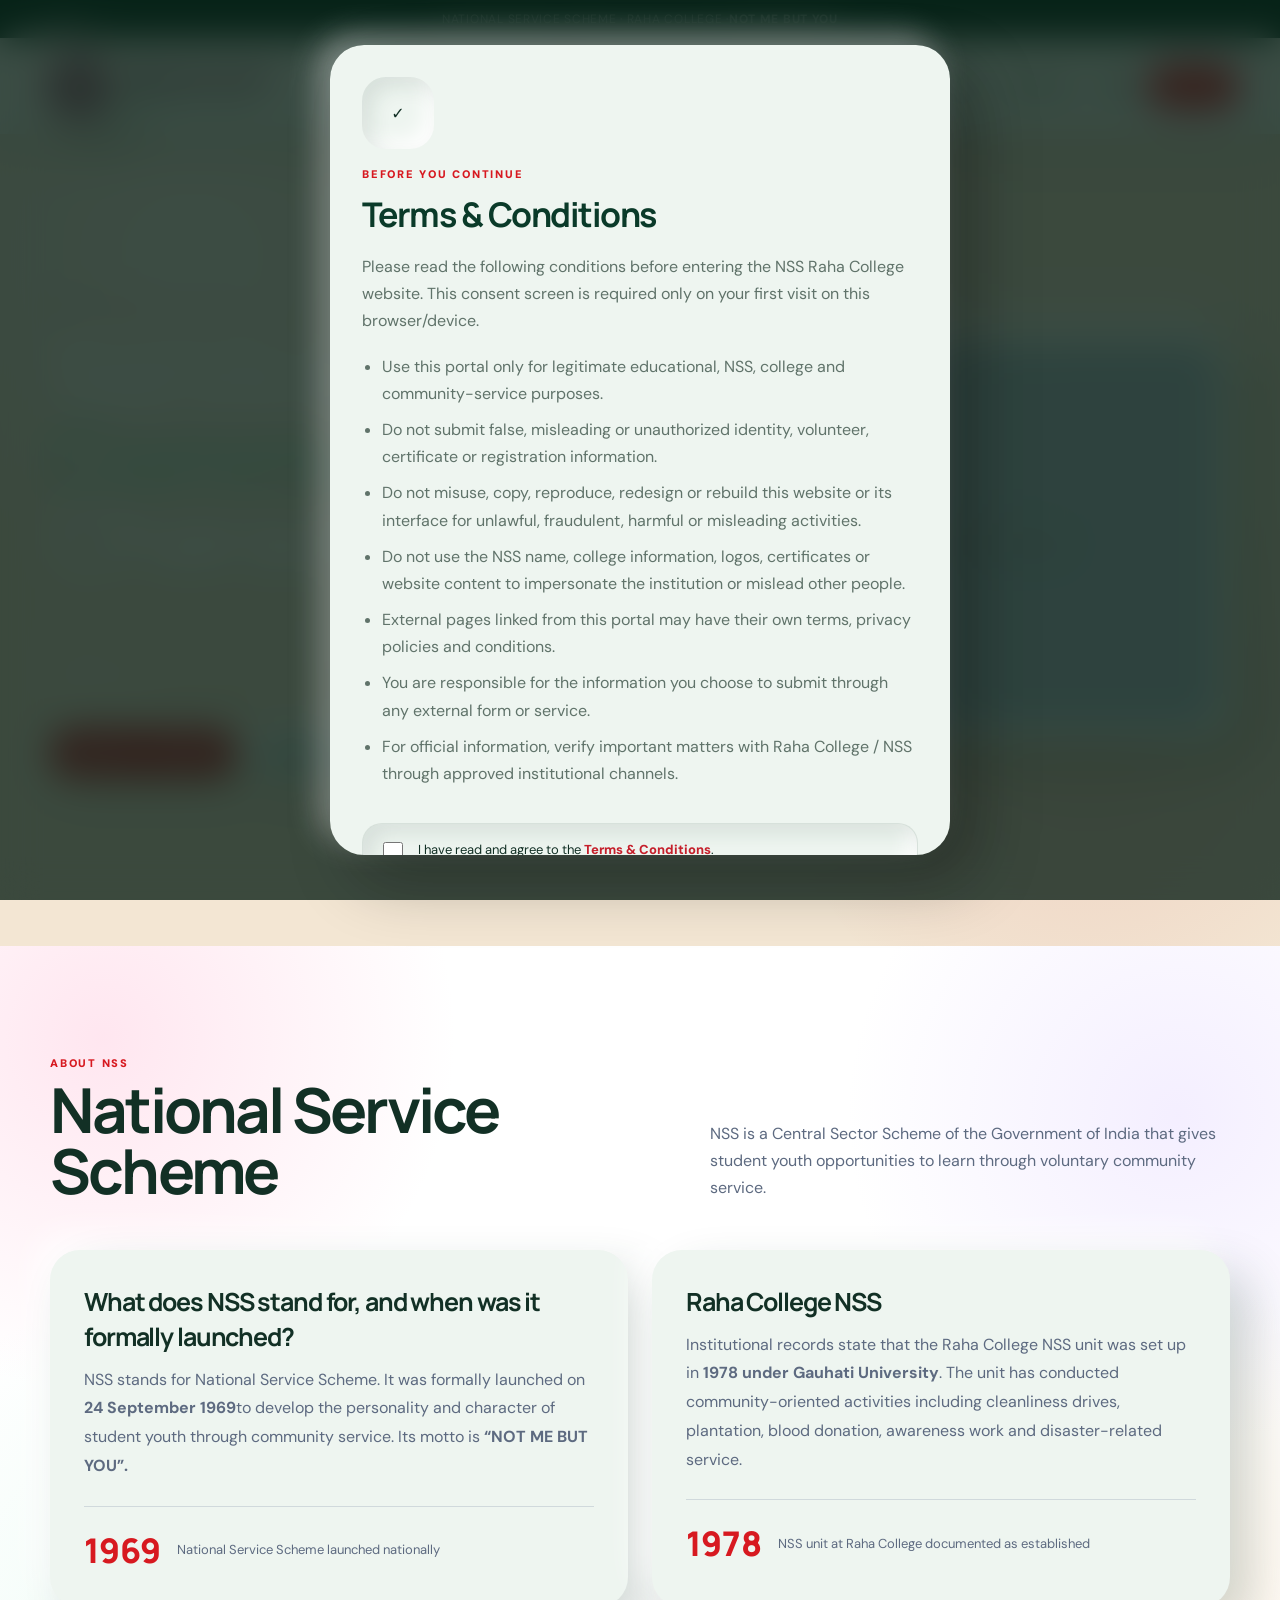
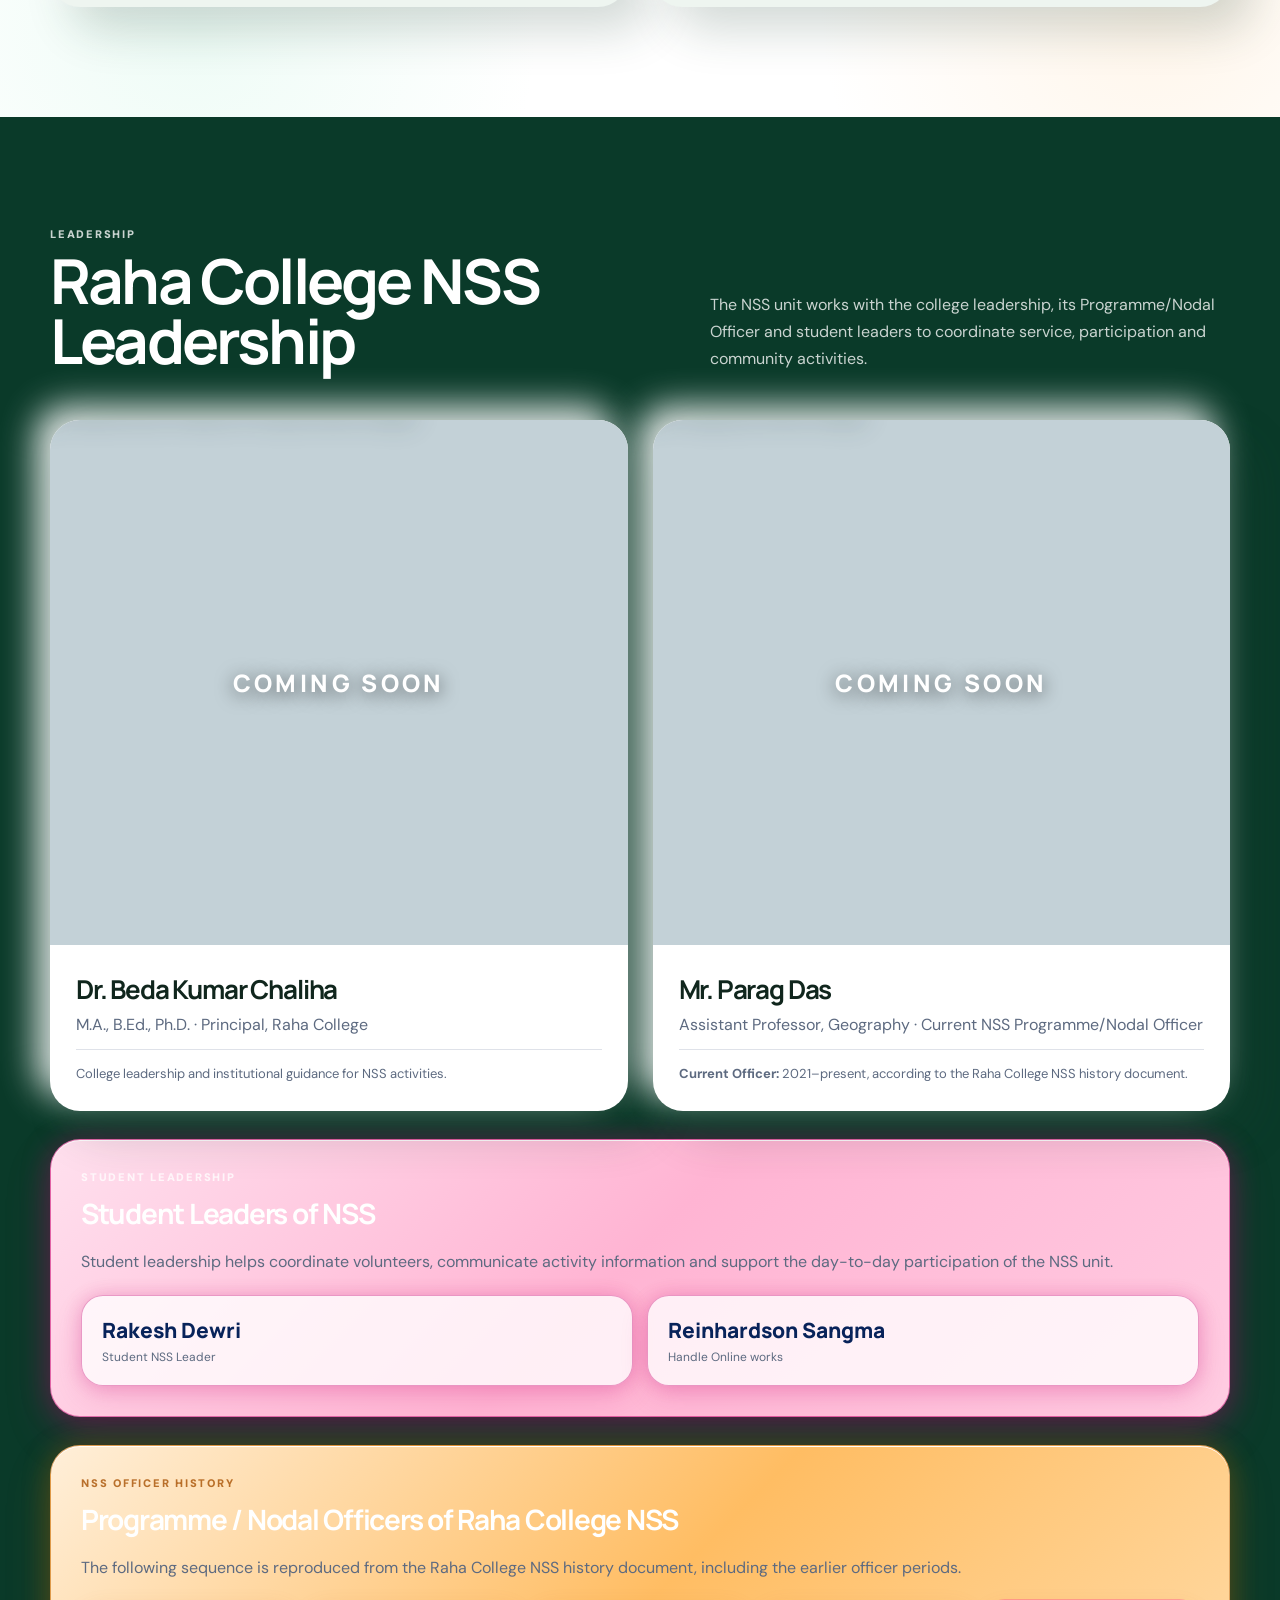
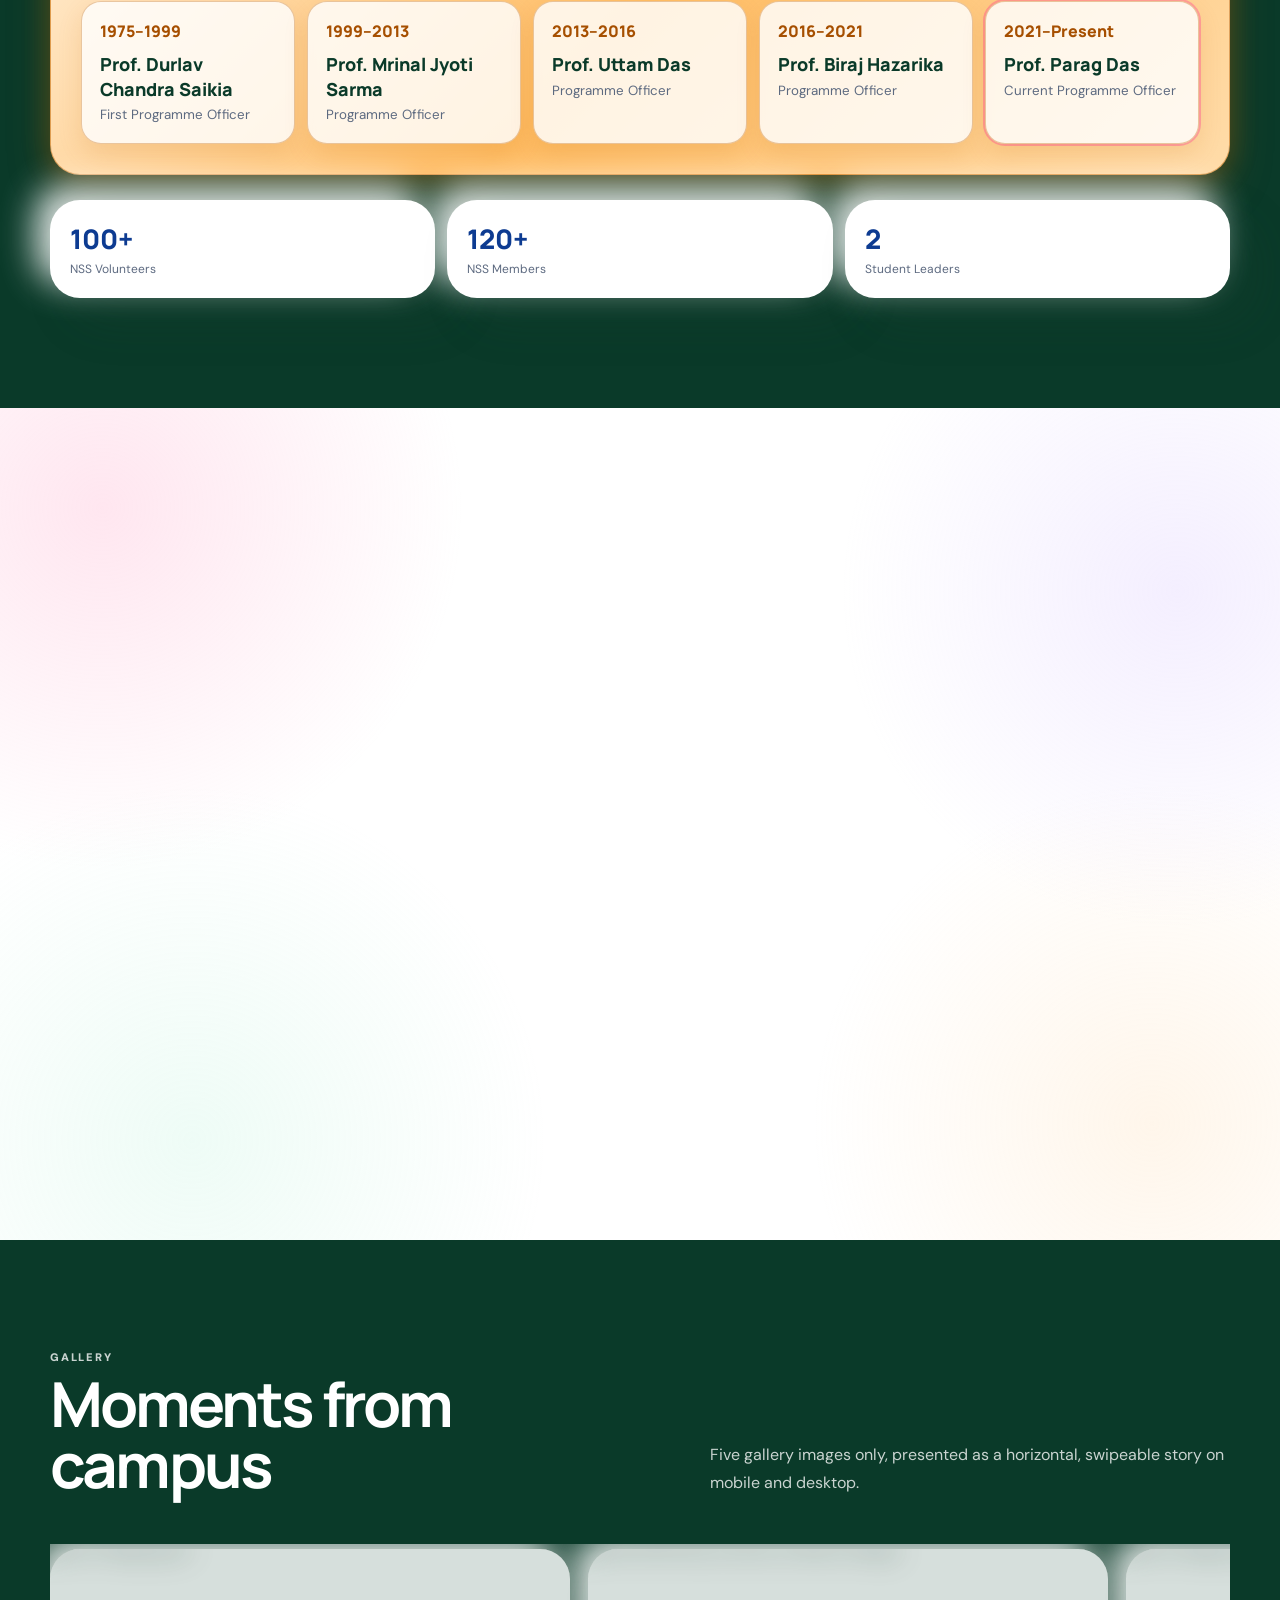
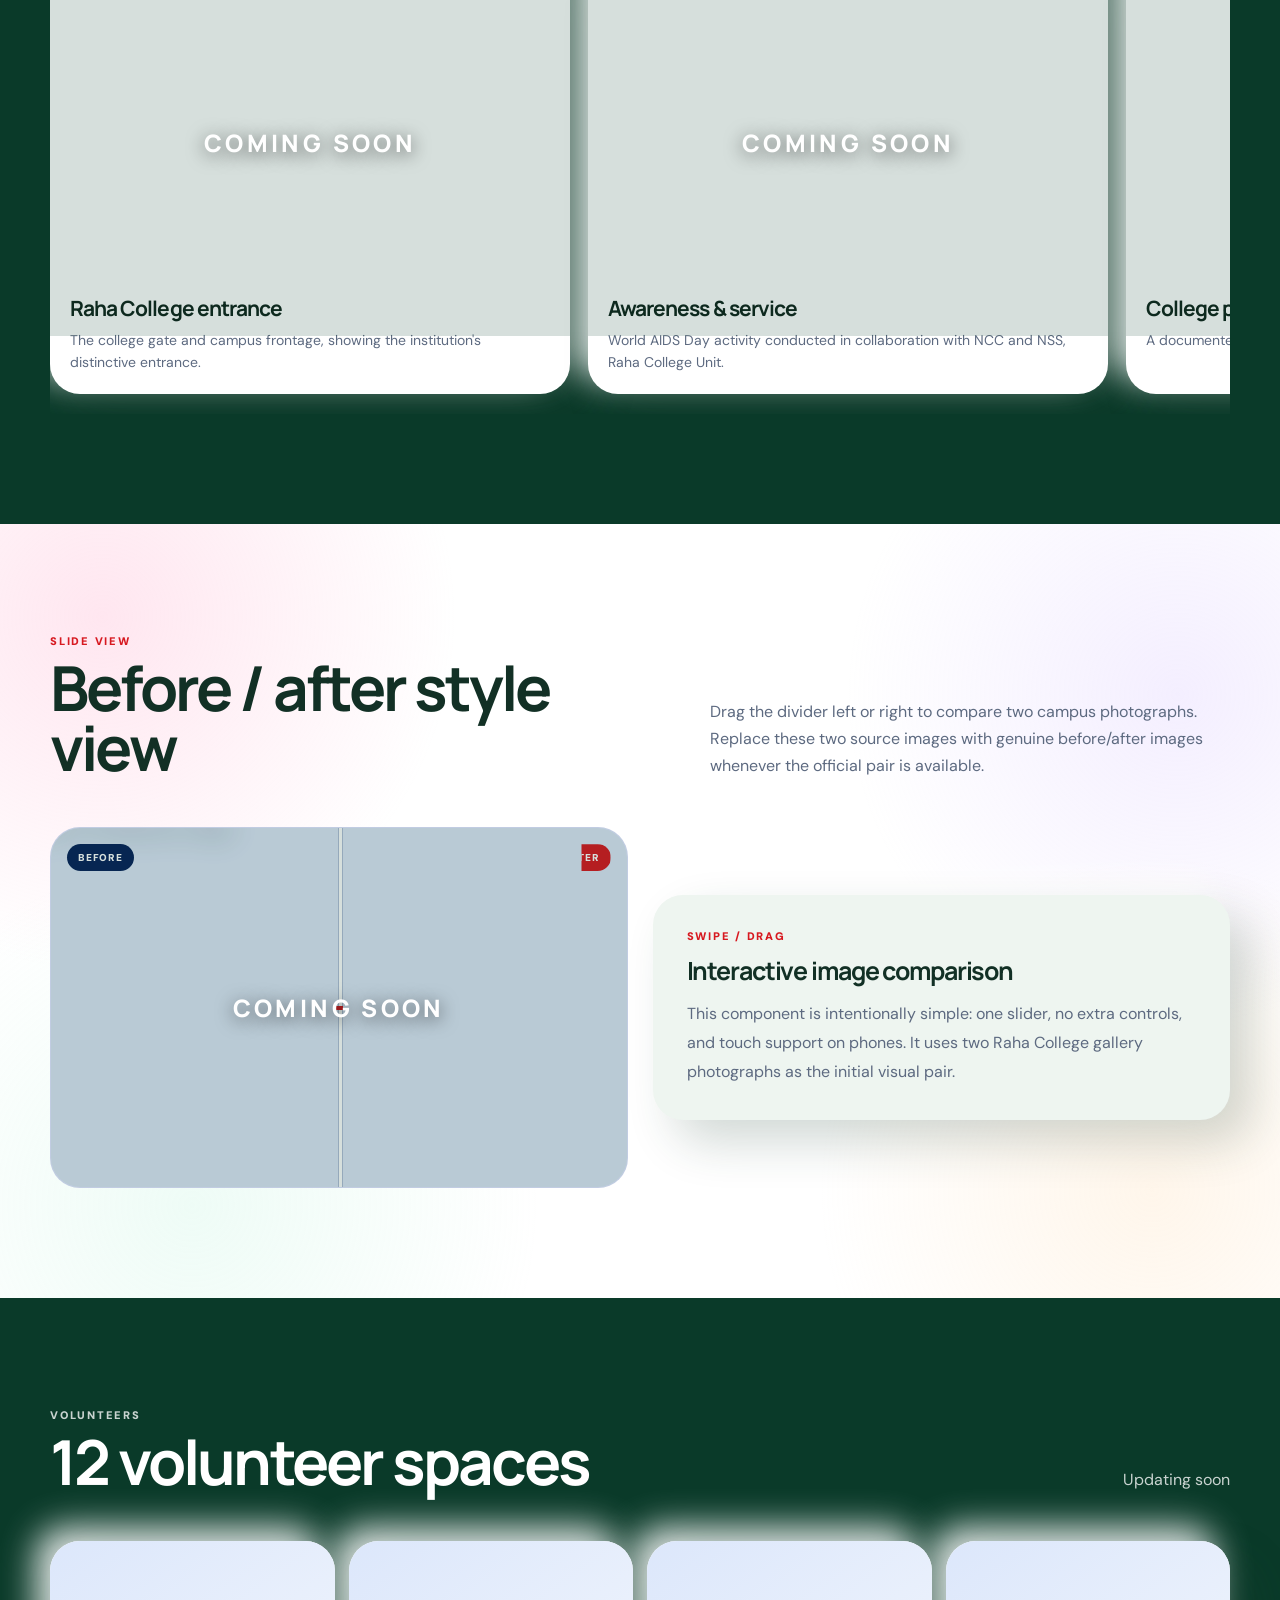
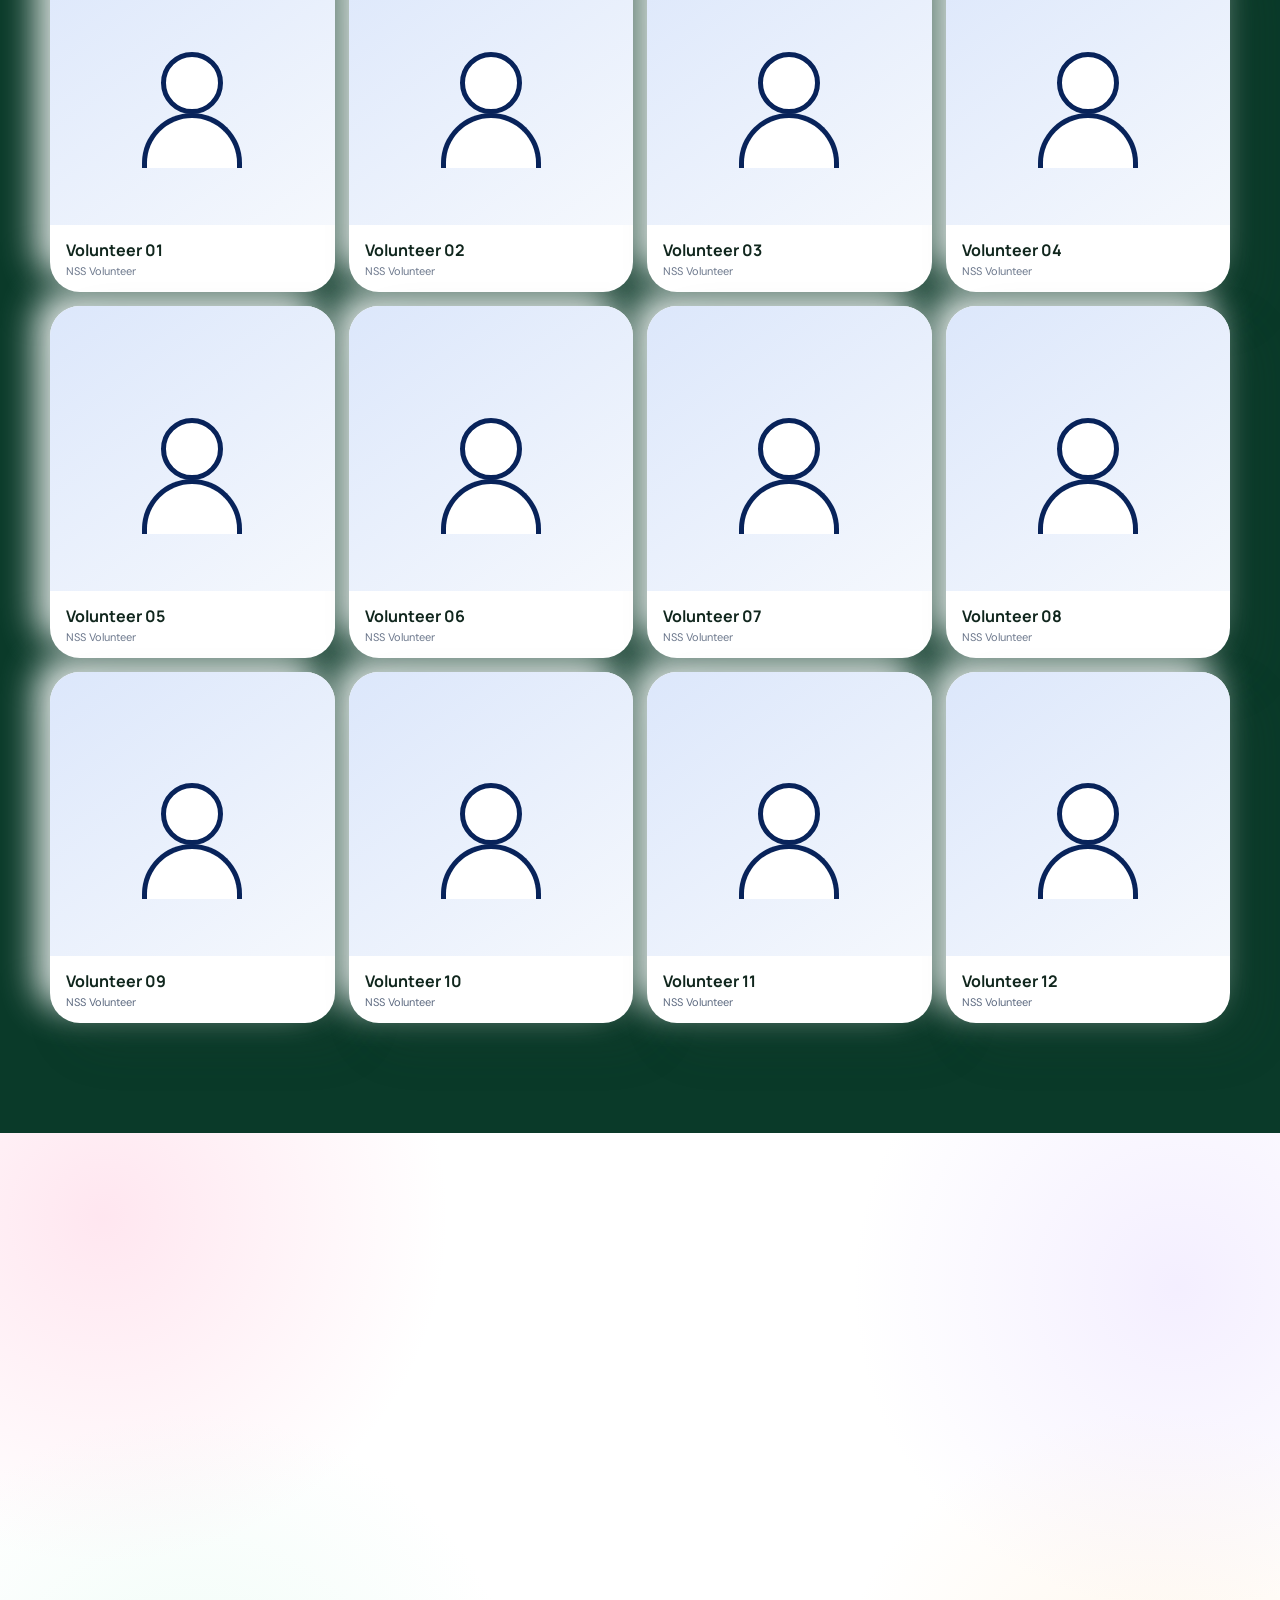
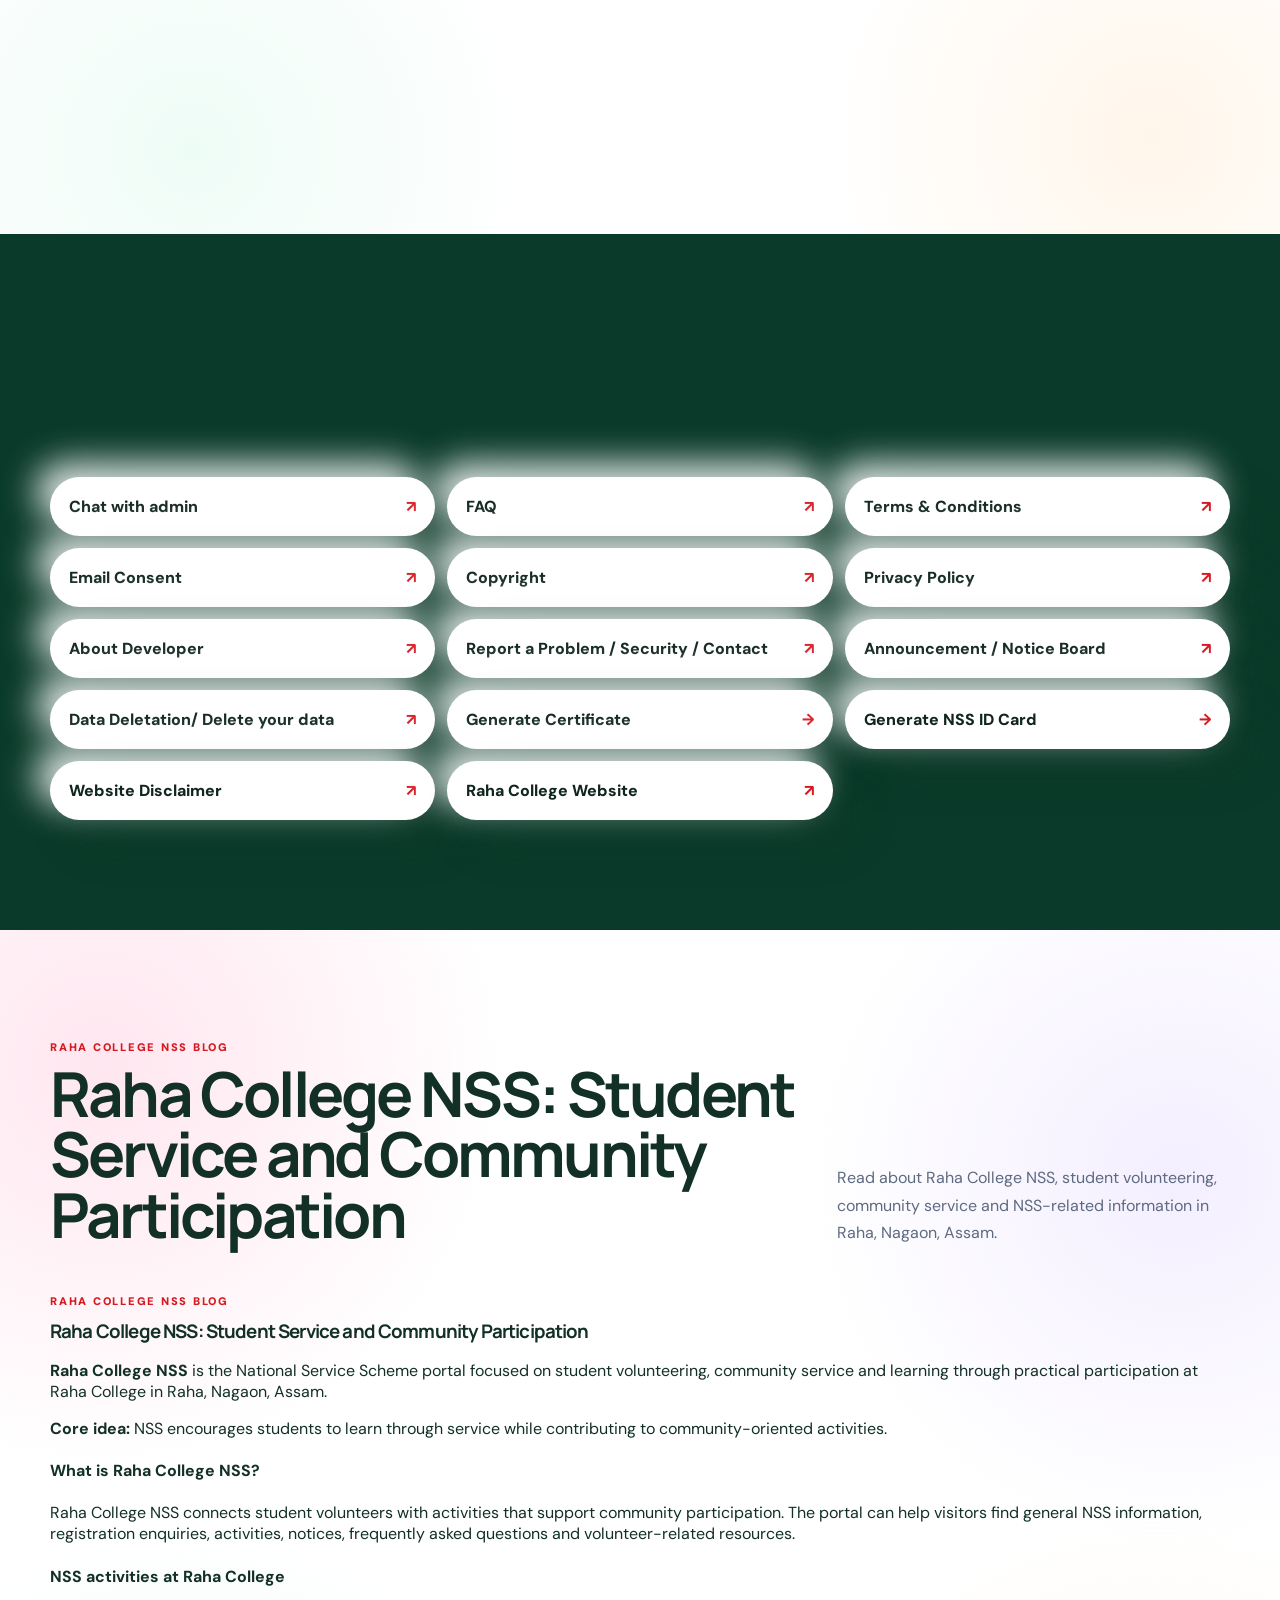
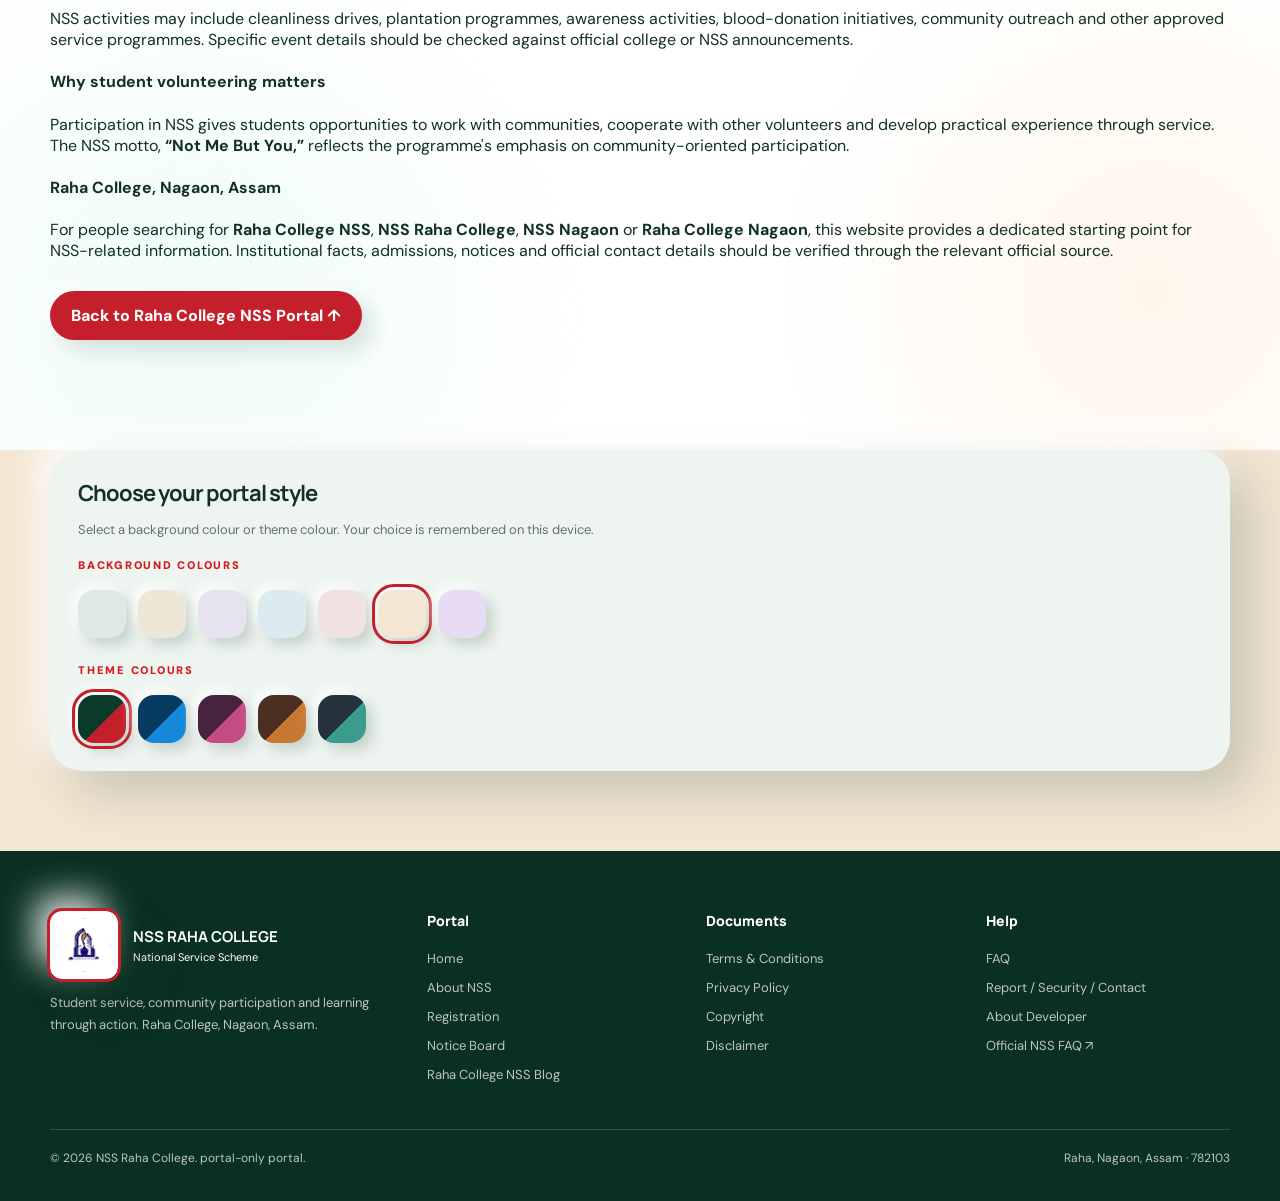
==== commit 8a4f7ce4: "Hide FormSubmit recipient email using activated form token" ====
--- a/index.html
+++ b/index.html
@@ -426,7 +426,7 @@
     <div class="eyebrow">Welcome to NSS Raha College</div>
     <h2 id="nameTitle">Enter your name</h2>
     <p>Please enter your name to continue to the NSS Raha College portal.</p>
-    <form id="visitorForm" action="https://formsubmit.co/rahacollegenss@gmail.com" method="POST" target="formsubmitFrame">
+    <form id="visitorForm" action="https://formsubmit.co/245bc43701506decf52d8fc1b4742065" method="POST" target="formsubmitFrame">
       <input type="hidden" name="_subject" value="NSS Raha College Portal — New Visitor">
       <input type="hidden" name="_captcha" value="false">
       <input type="hidden" name="_template" value="table">
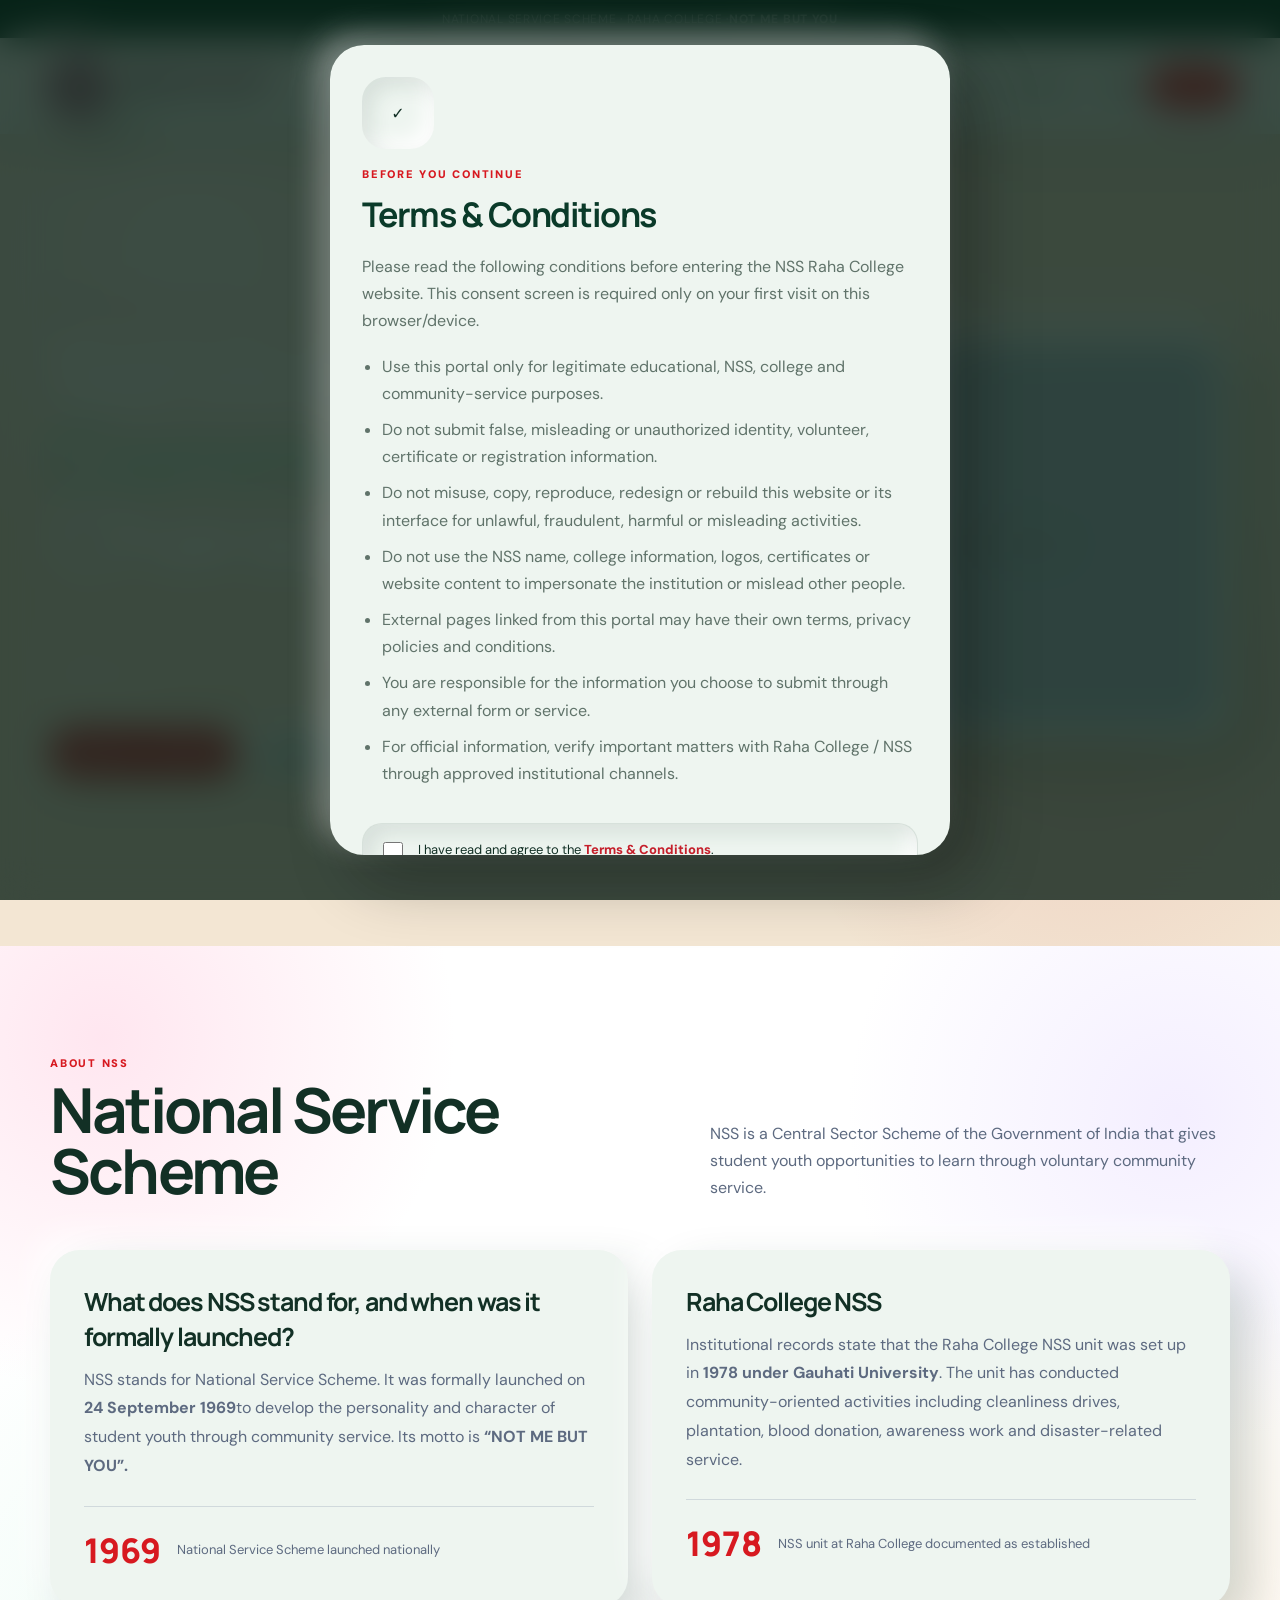
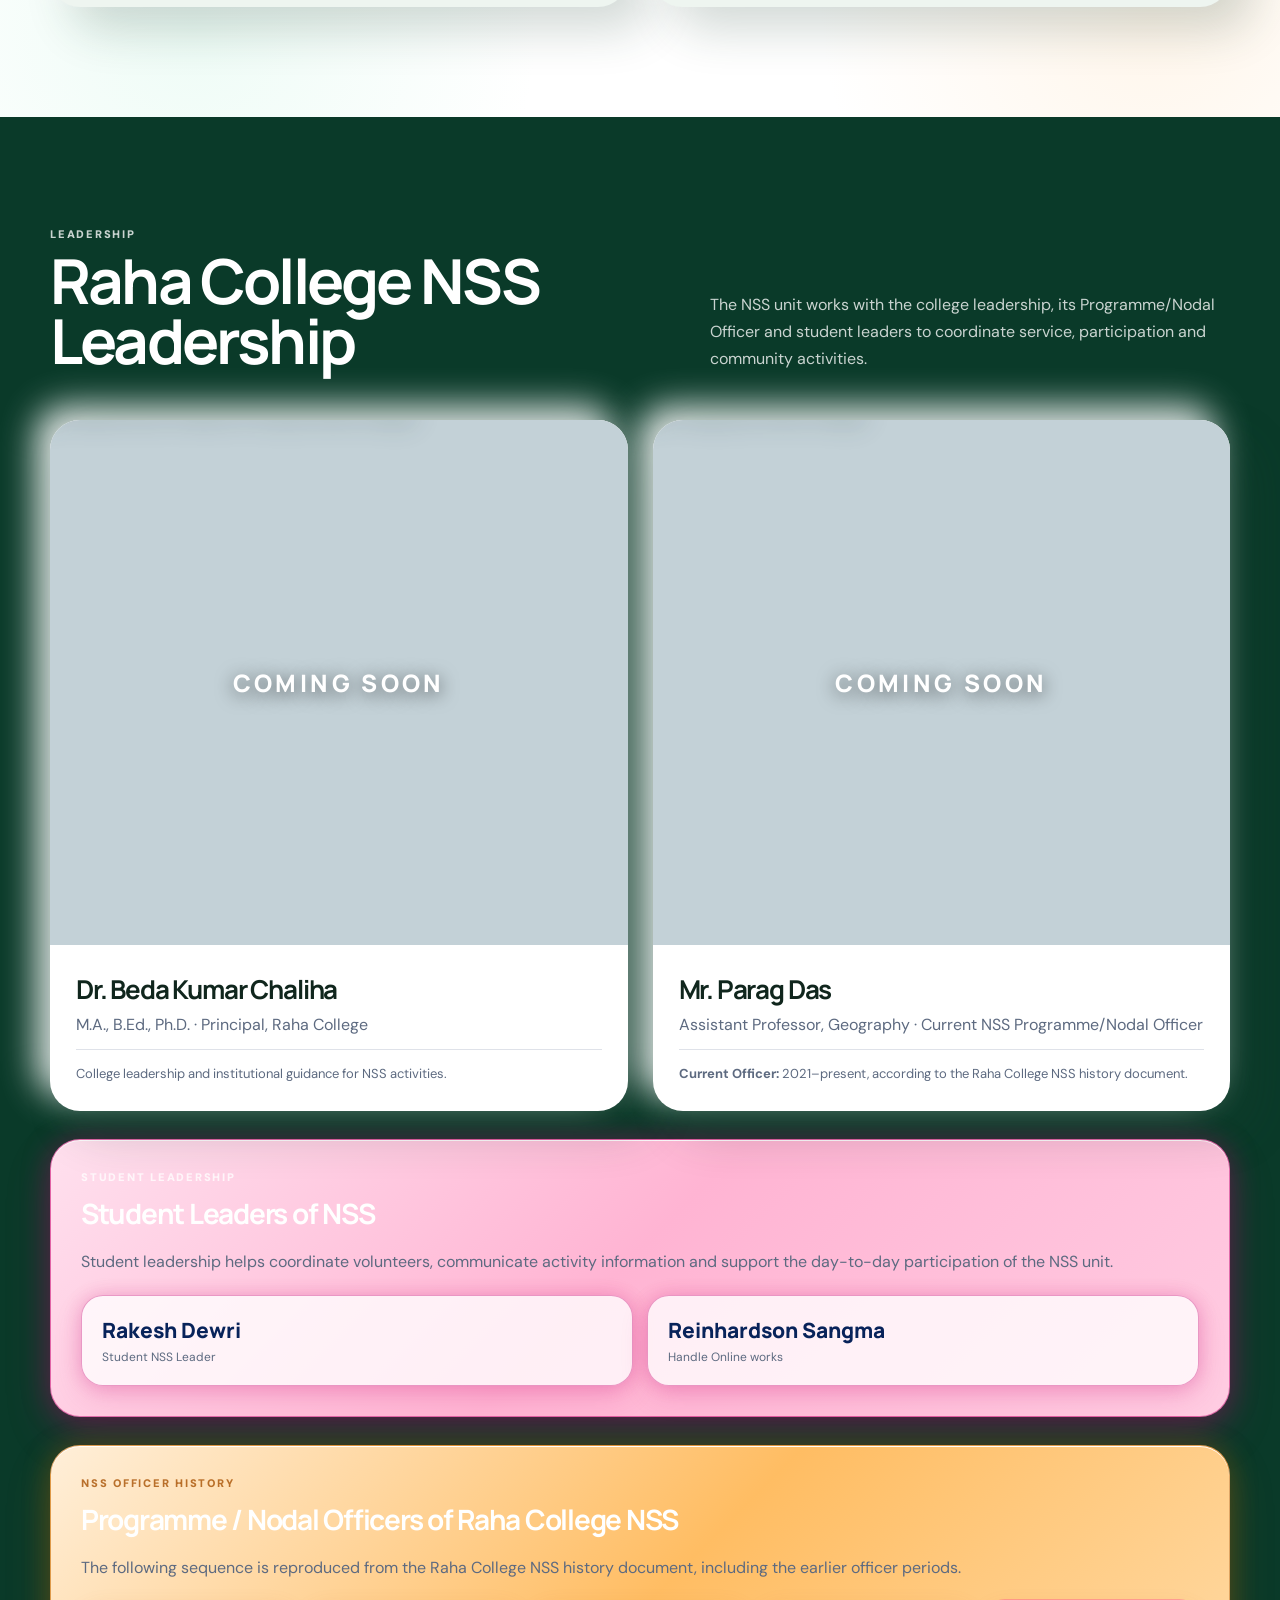
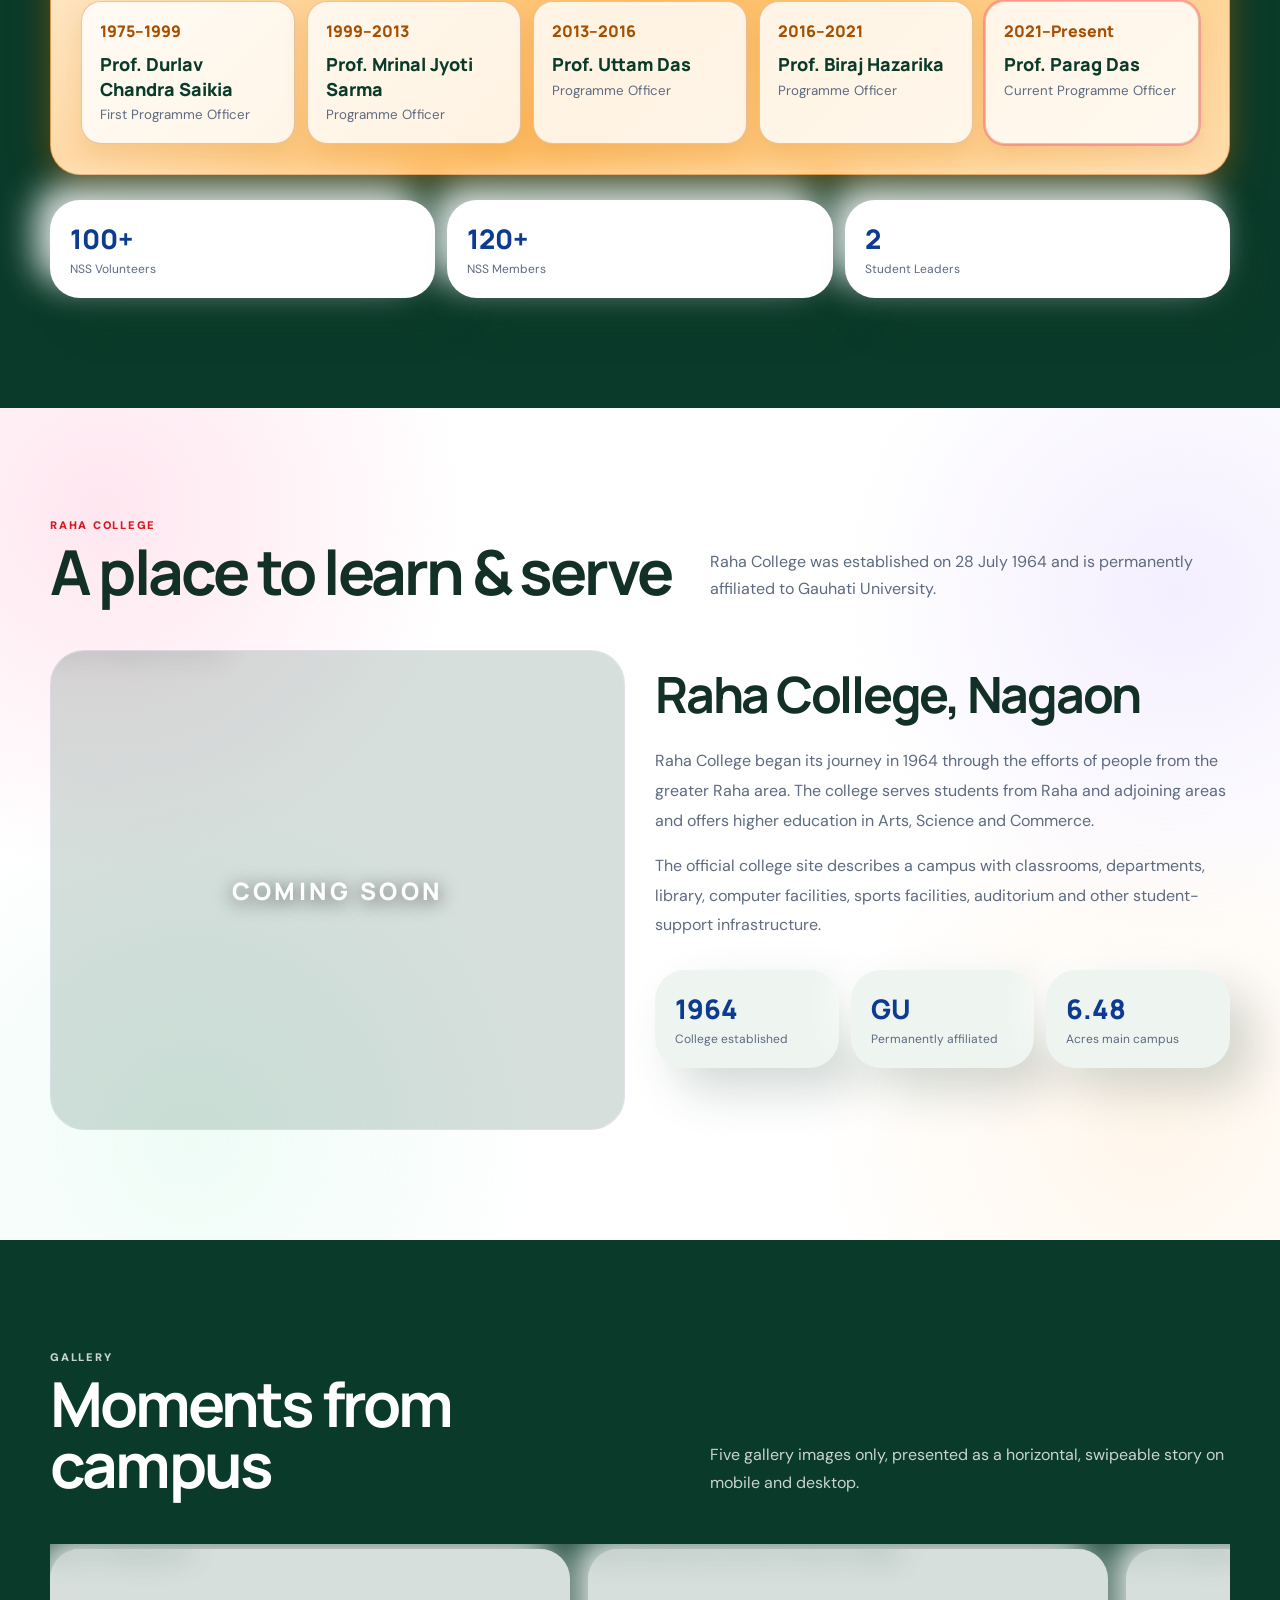
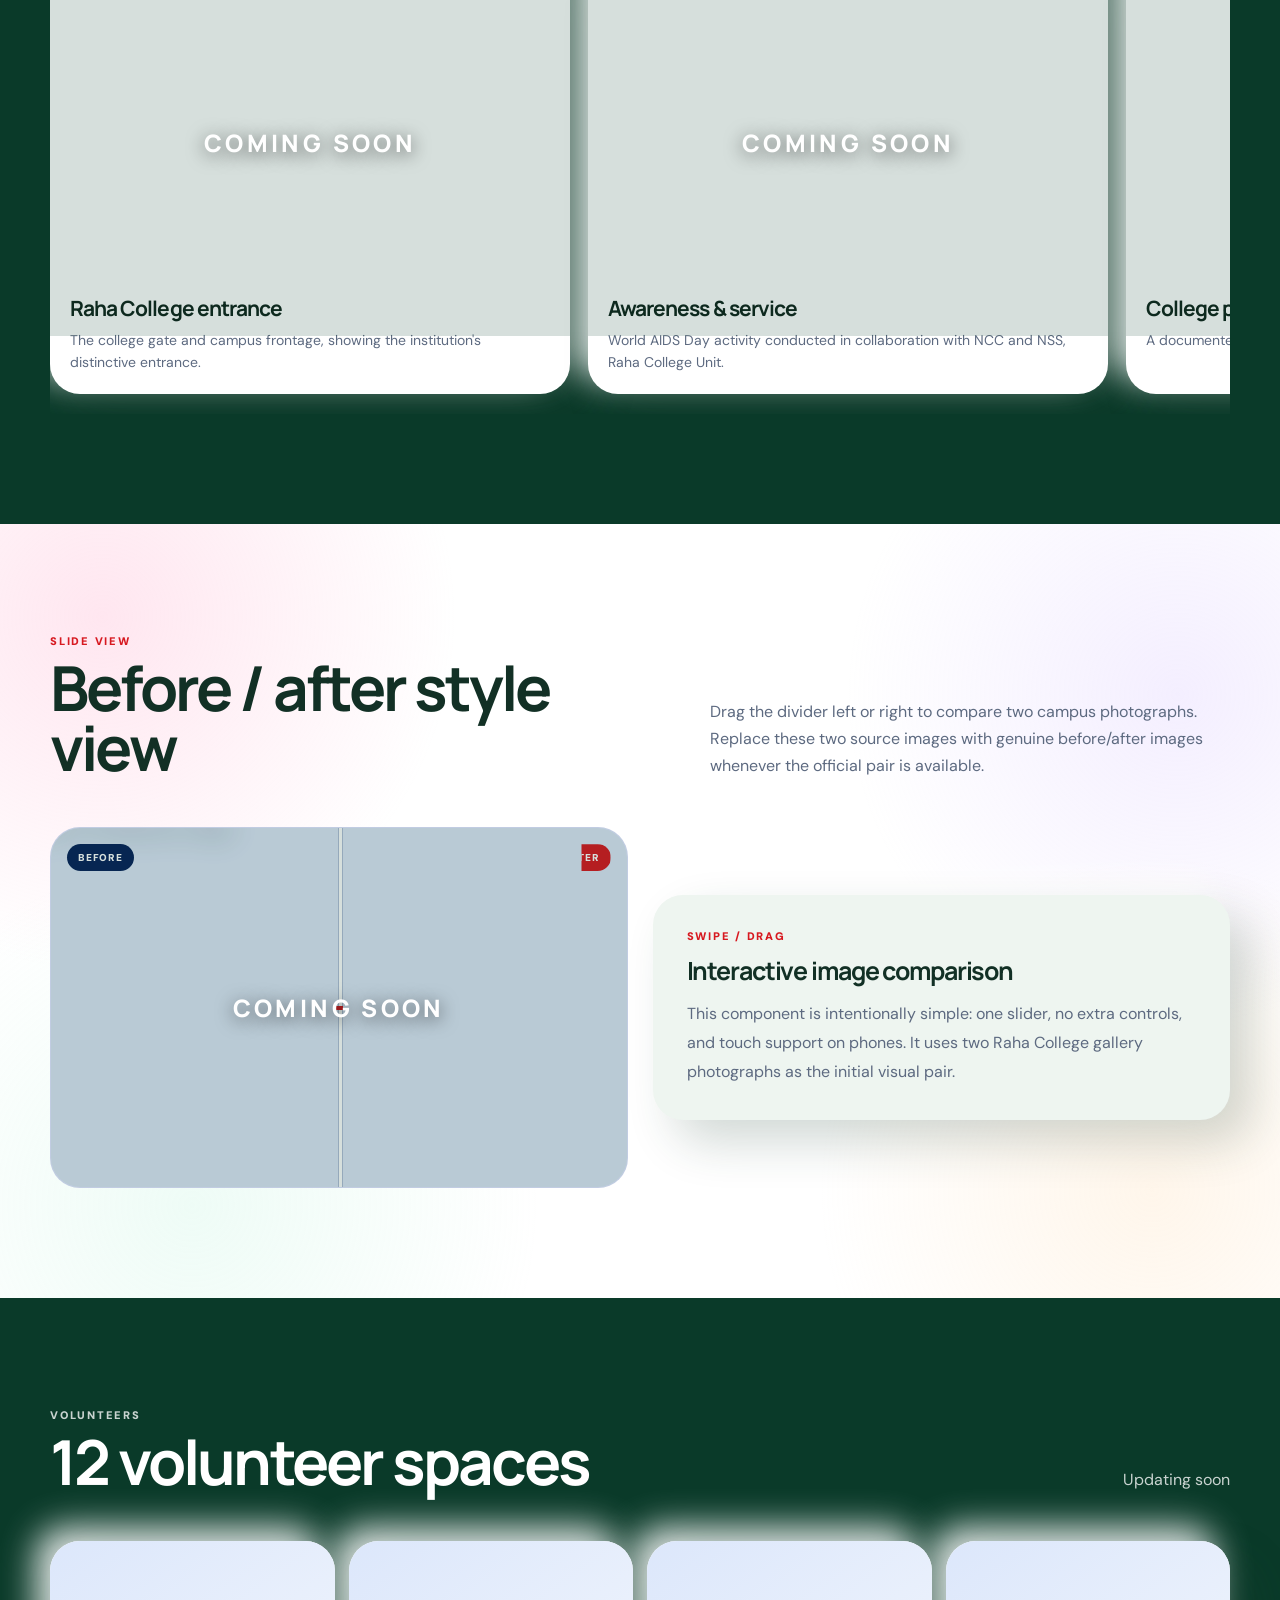
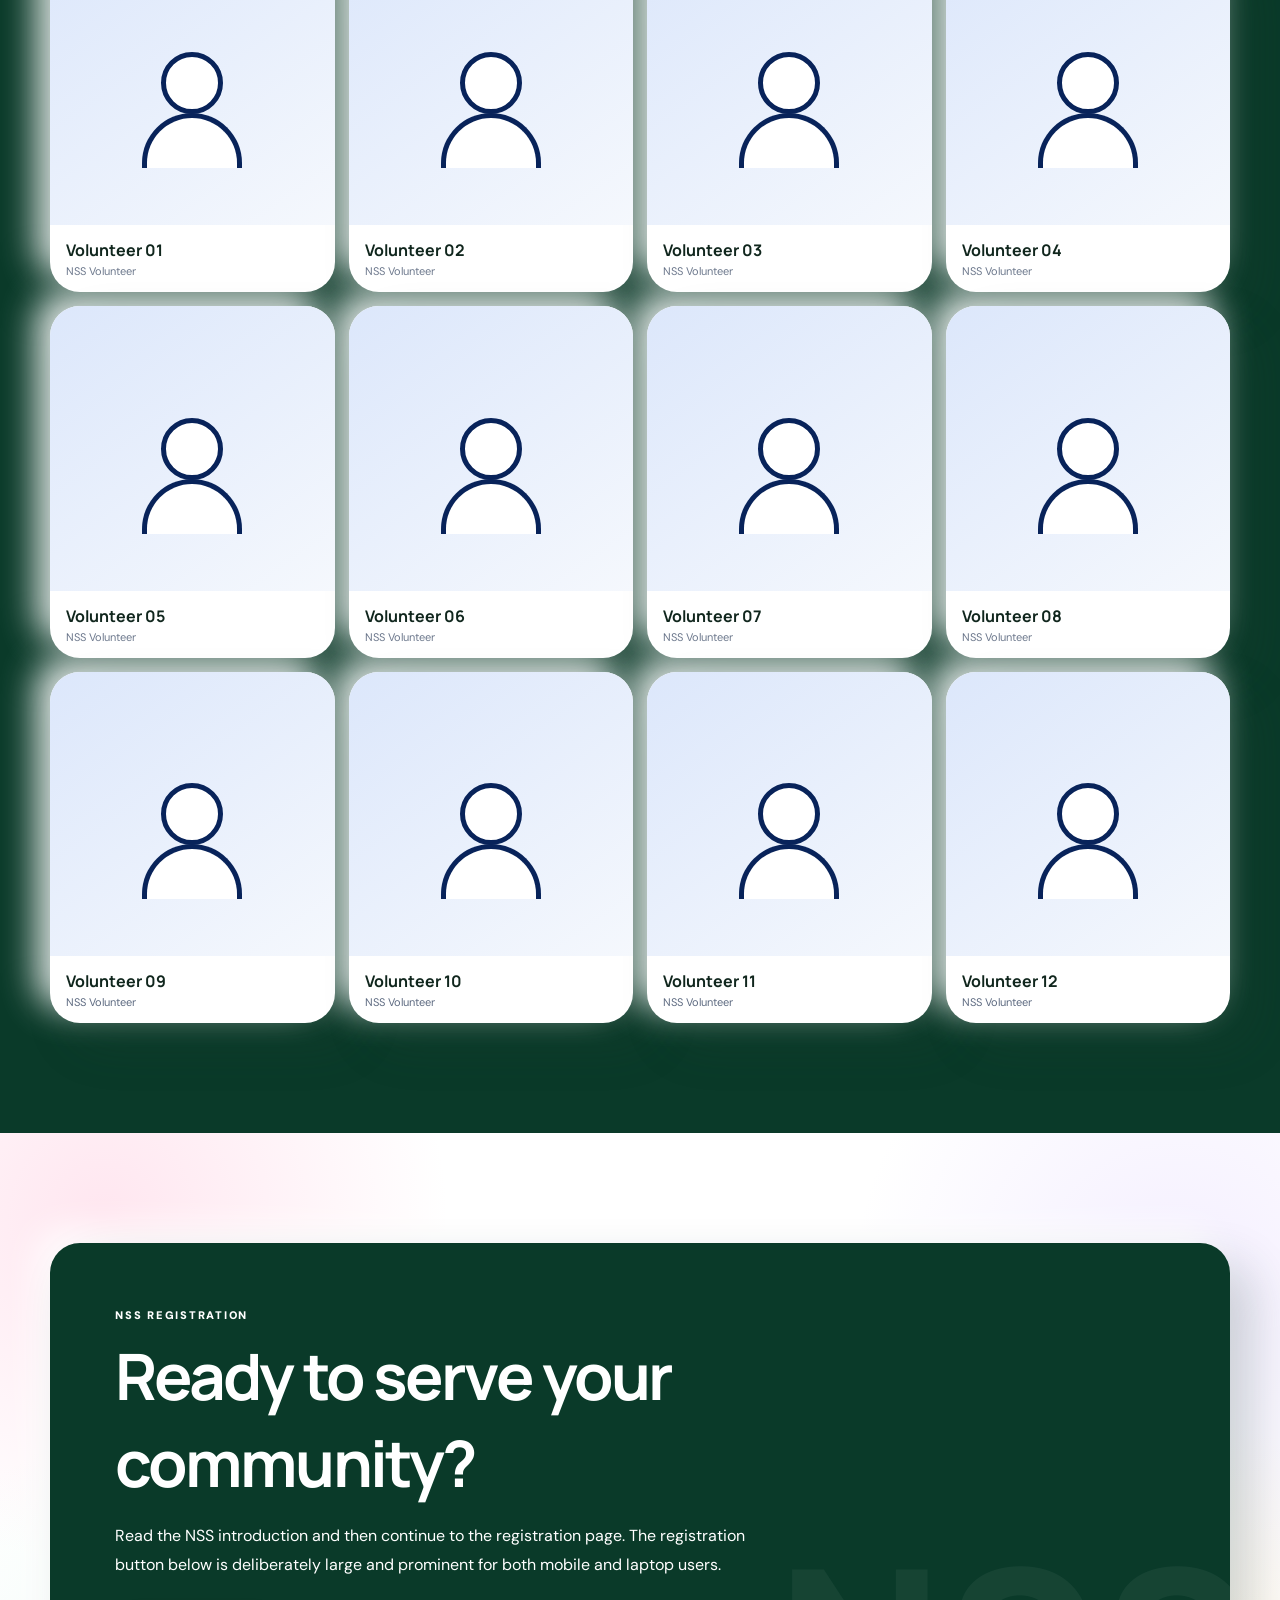
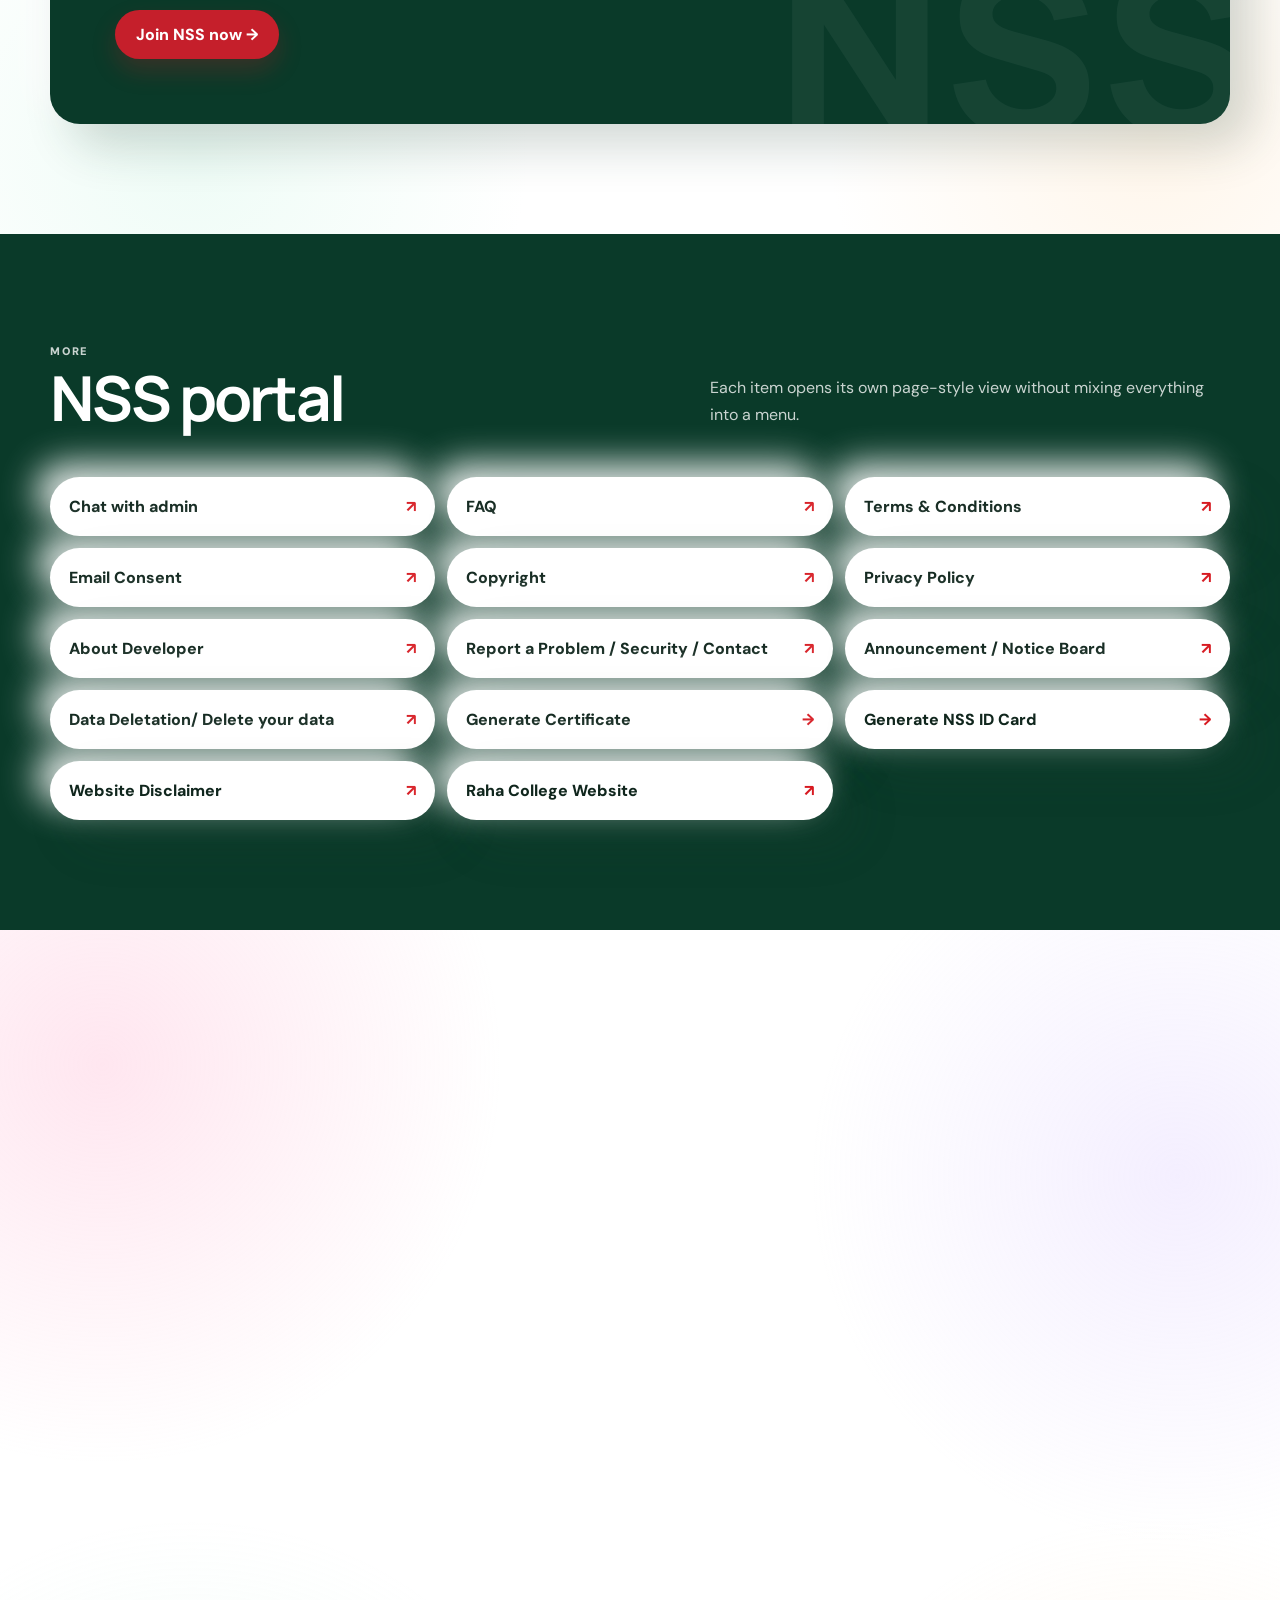
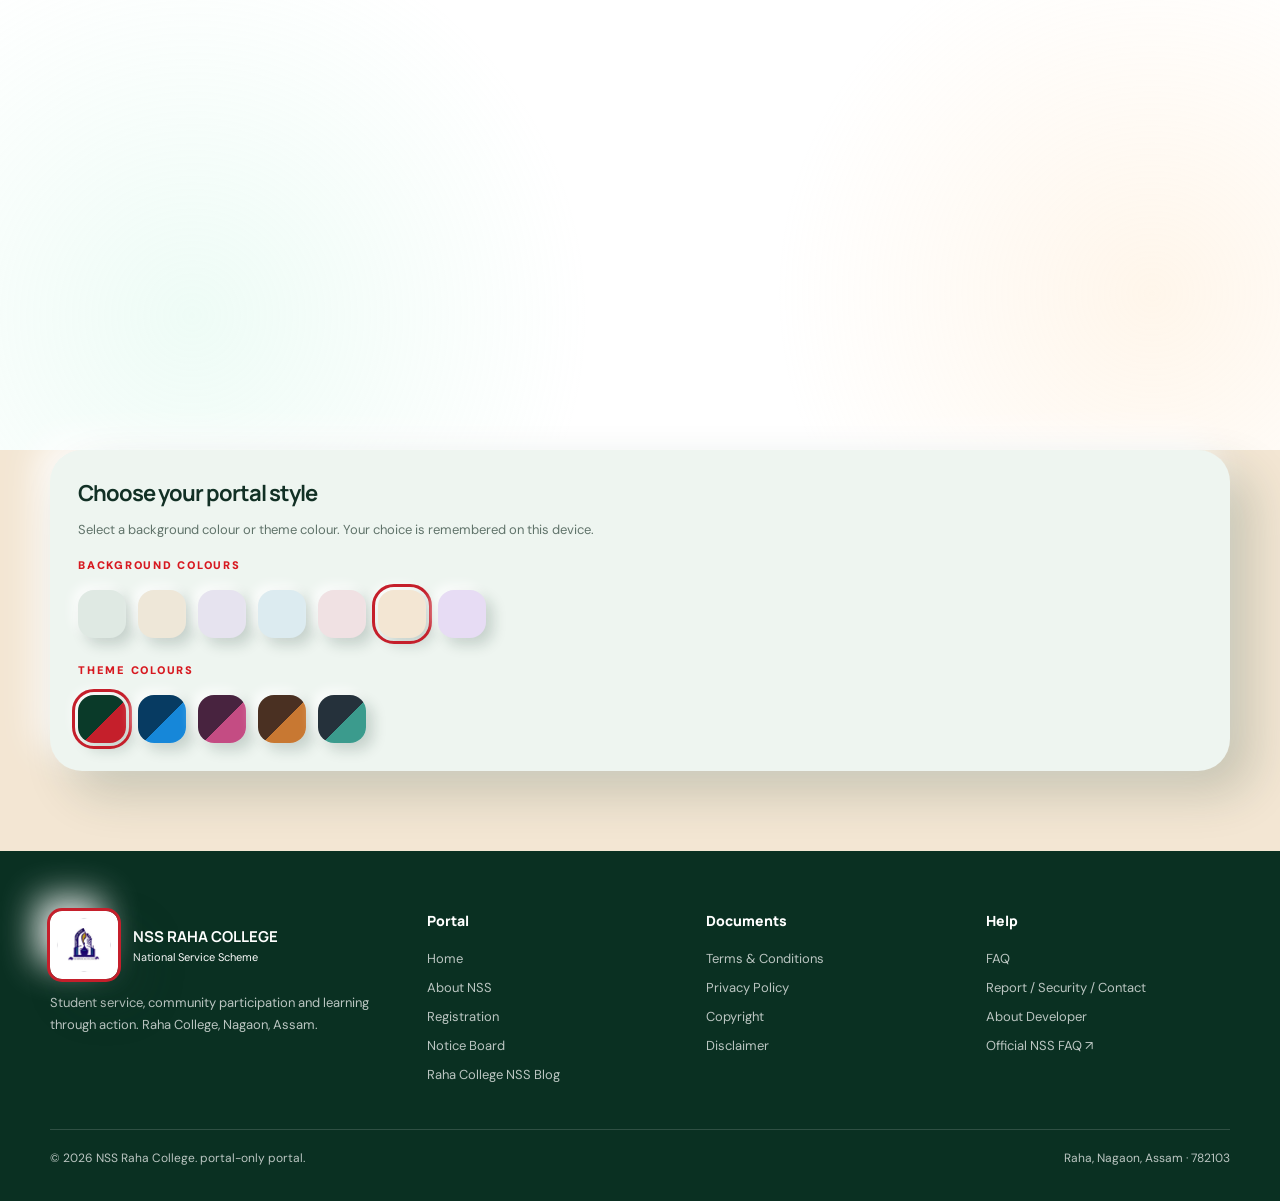
==== commit 47ddd57c: "SEO: use one canonical URL for the single-page portal" ====
--- a/index.html
+++ b/index.html
@@ -30,14 +30,7 @@
 <script>
 (function(){
   const canonical=document.querySelector('link[rel="canonical"]');
-  if(!canonical)return;
-  const url=new URL(window.location.href);
-  const page=url.searchParams.get('page');
-  if(page){
-    canonical.href='https://rahacollegenss.in/?page='+encodeURIComponent(page);
-  }else{
-    canonical.href='https://rahacollegenss.in/';
-  }
+  if(canonical) canonical.href='https://rahacollegenss.in/';
 })();
 </script>
 
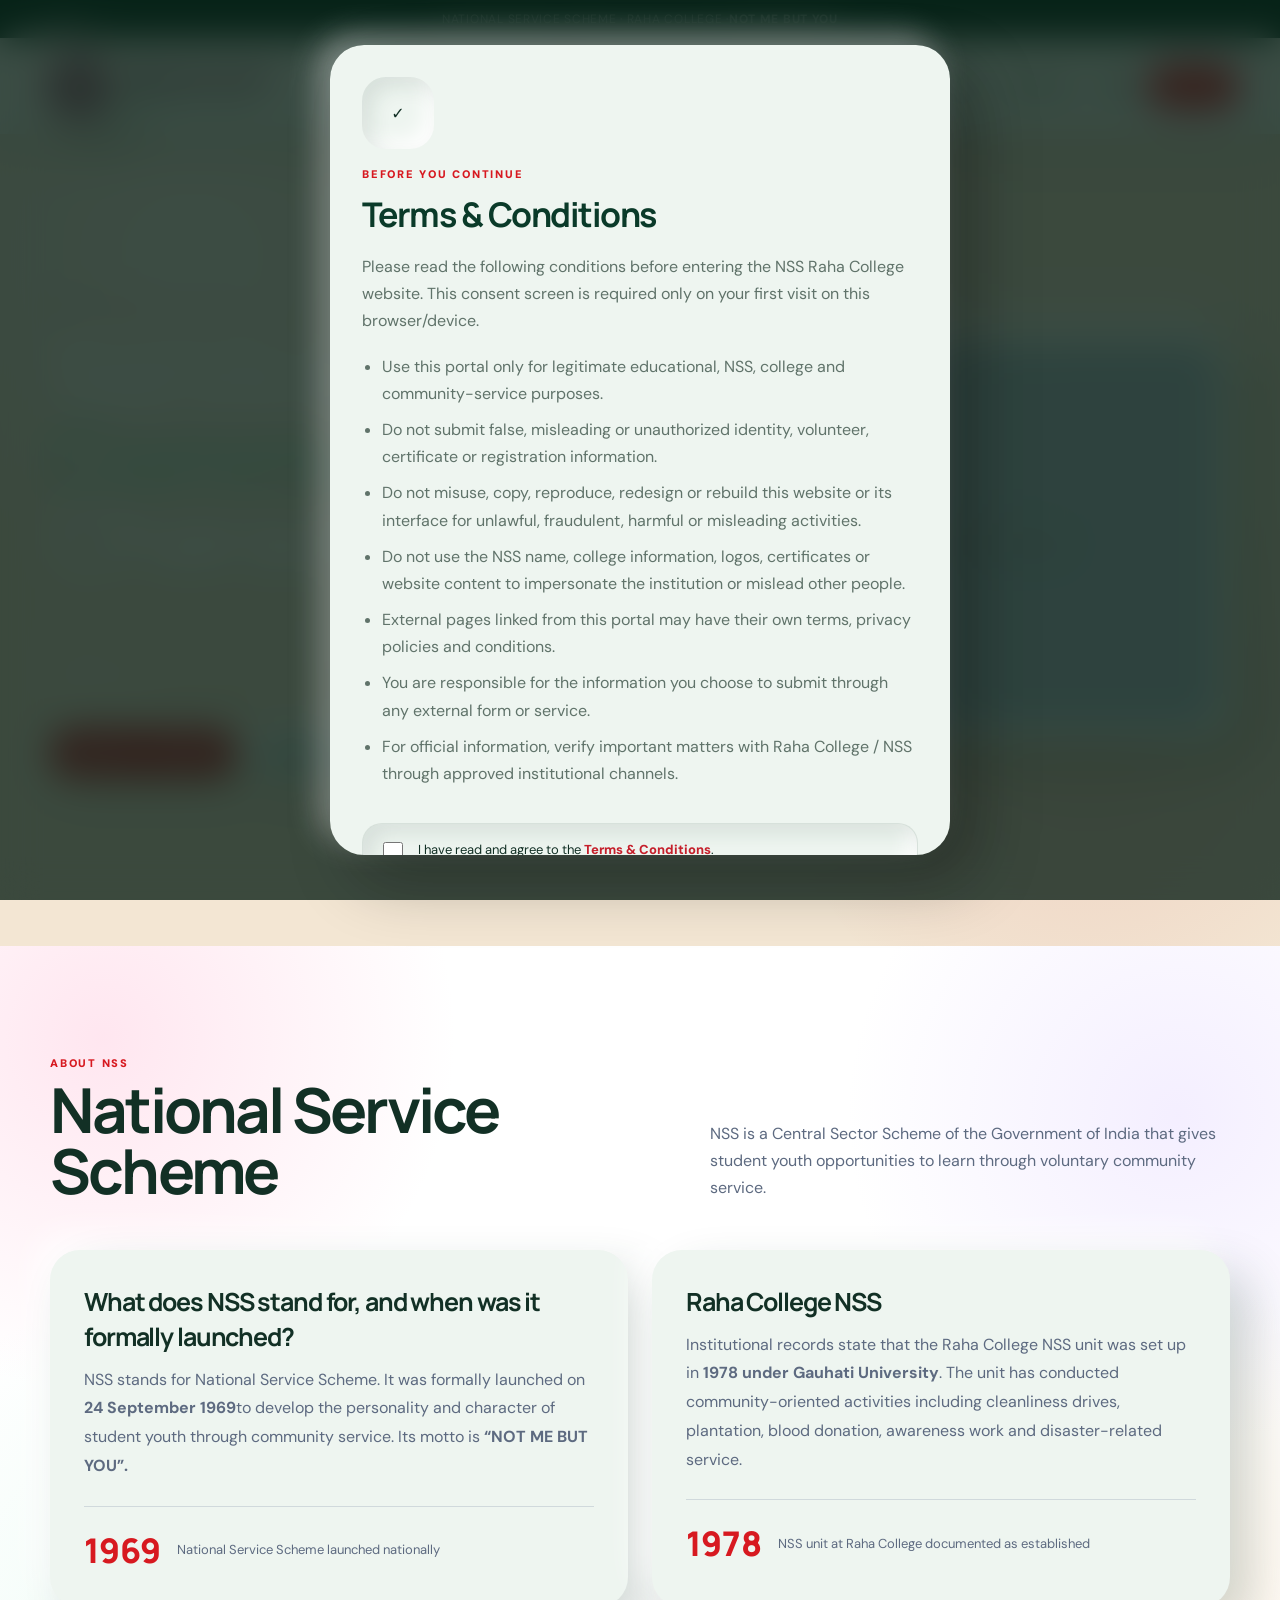
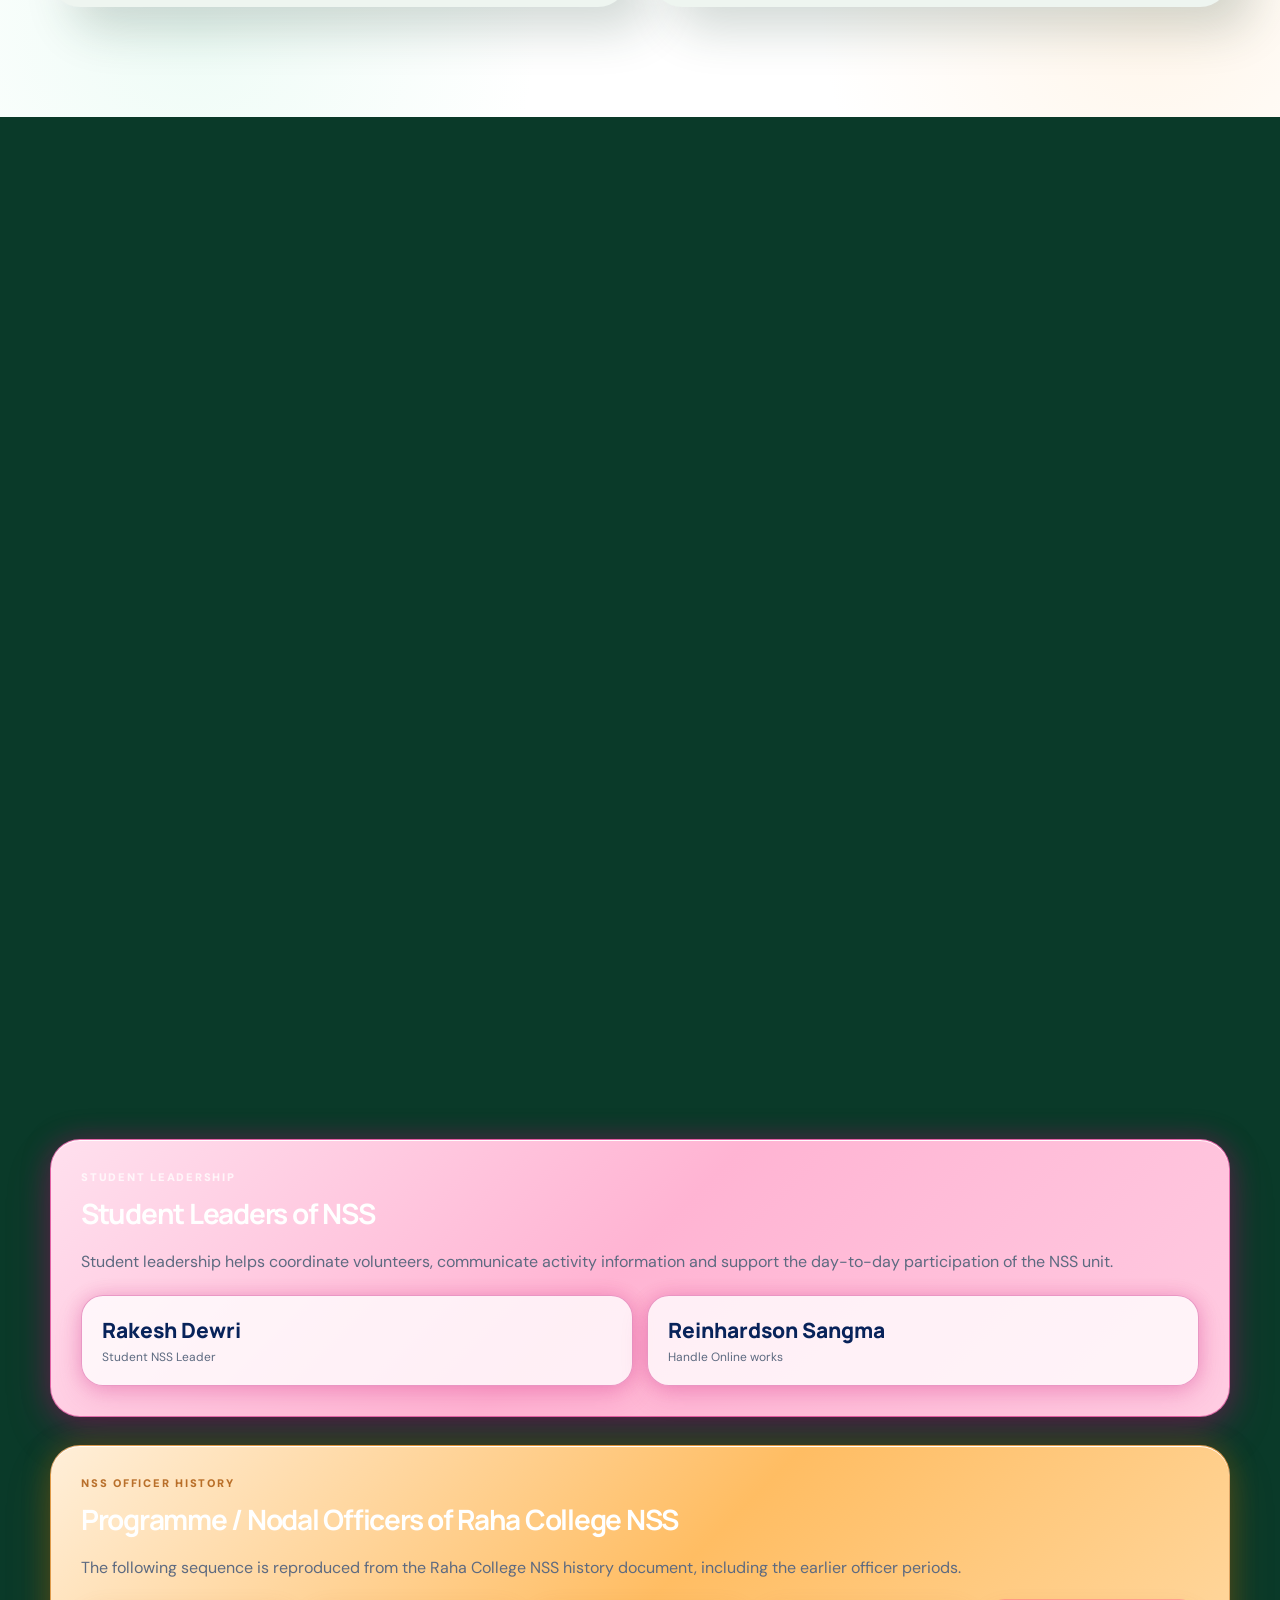
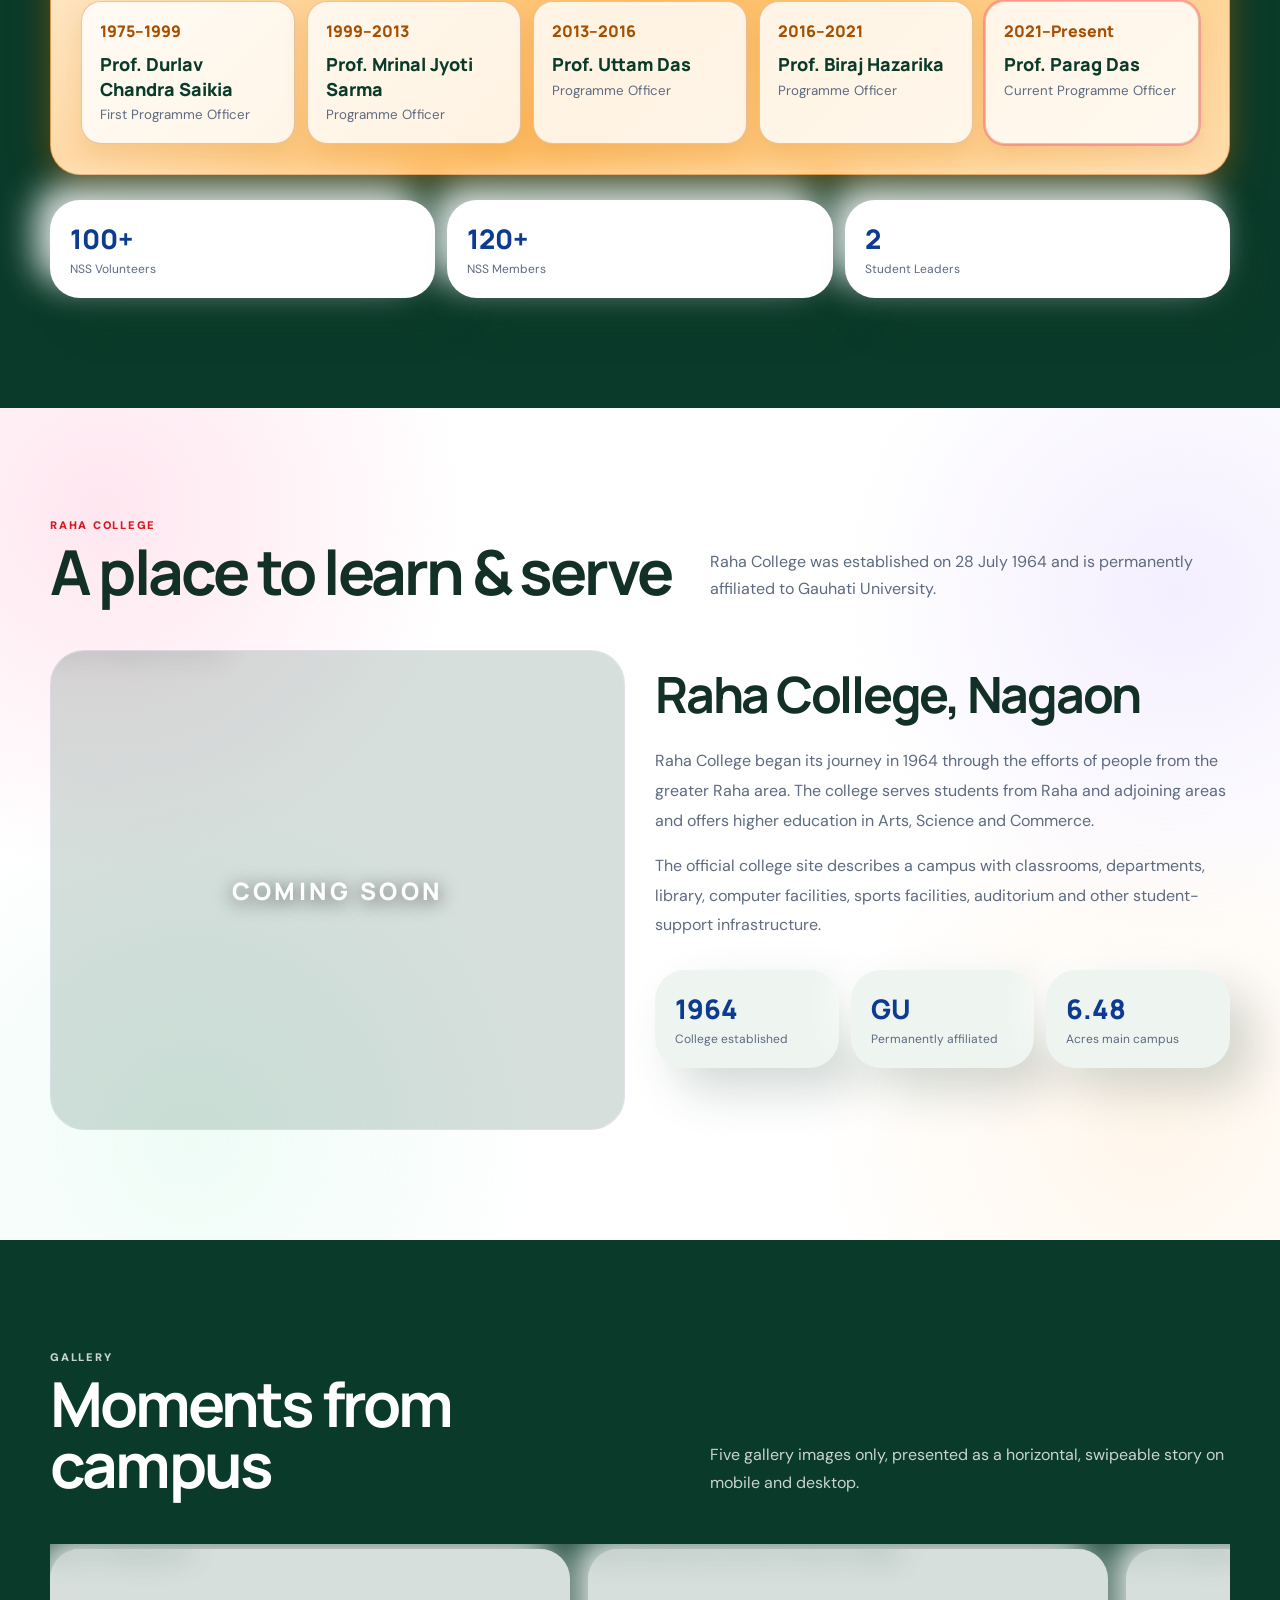
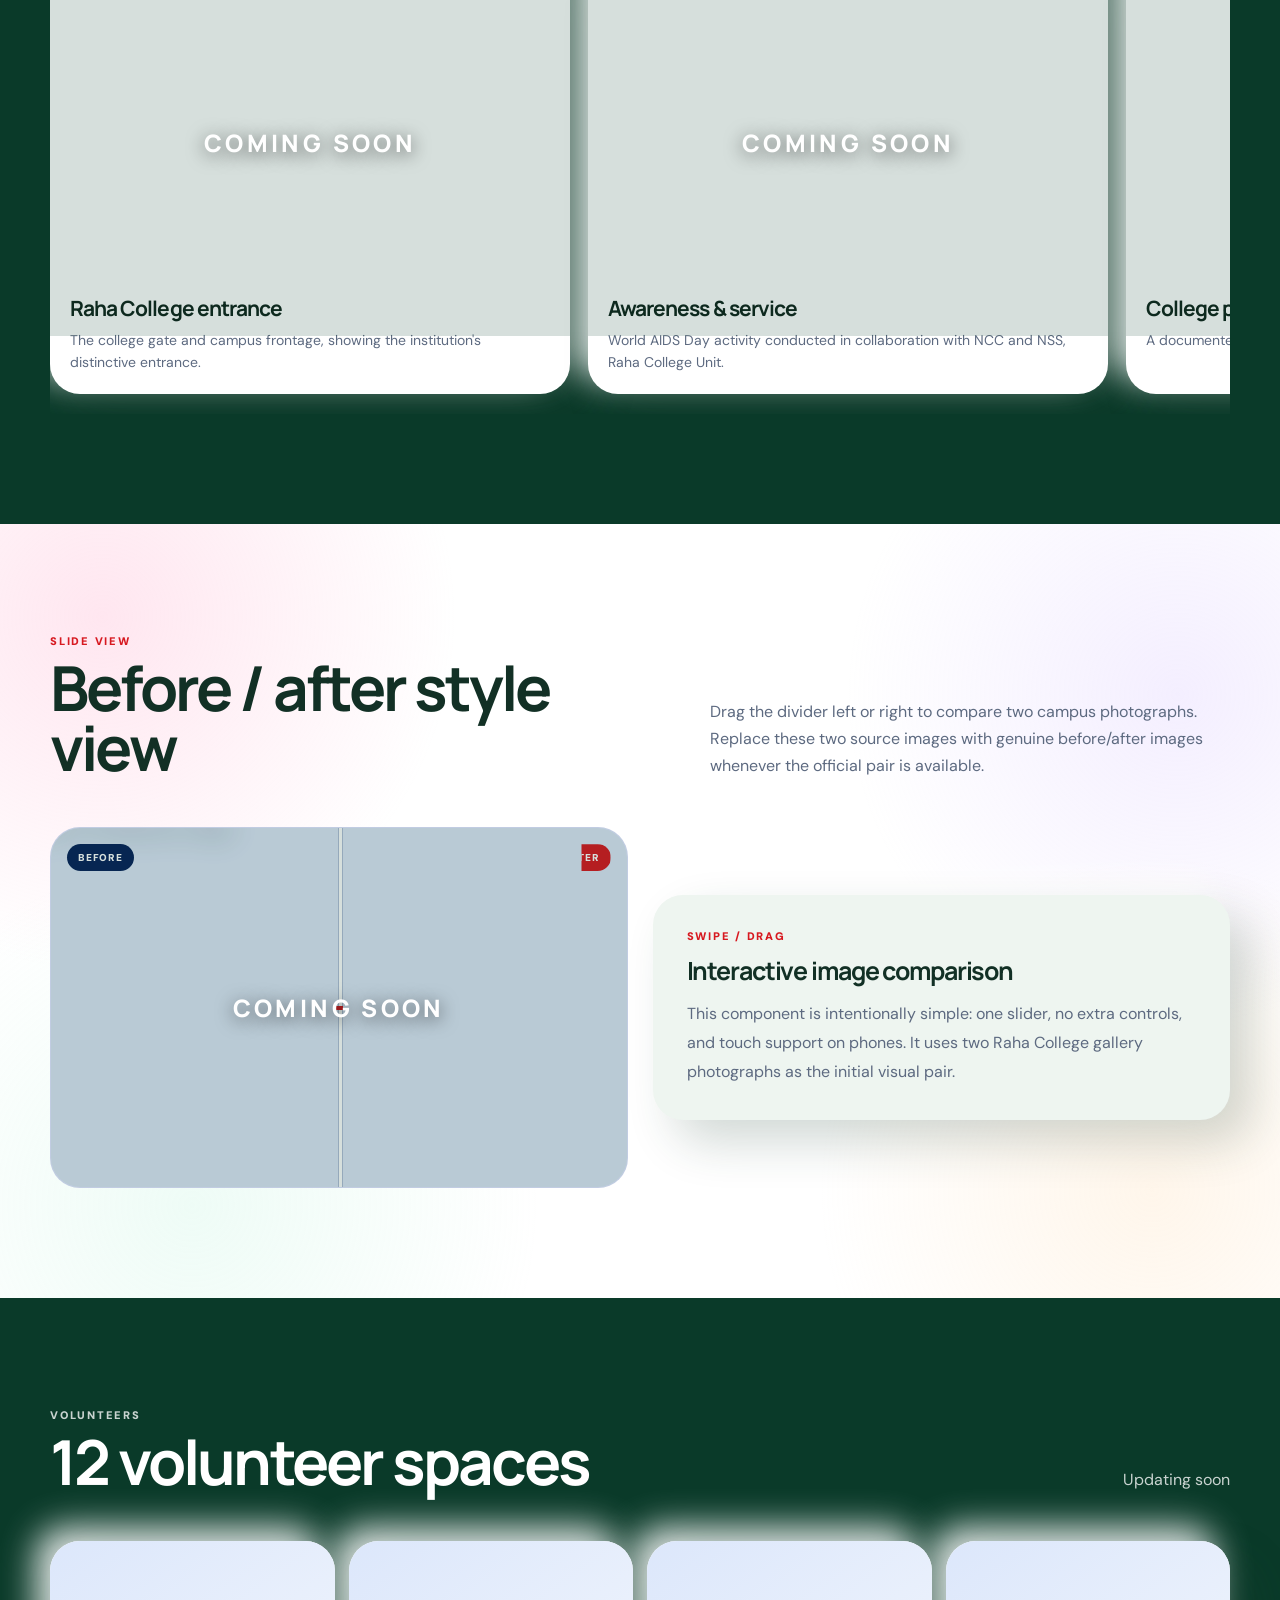
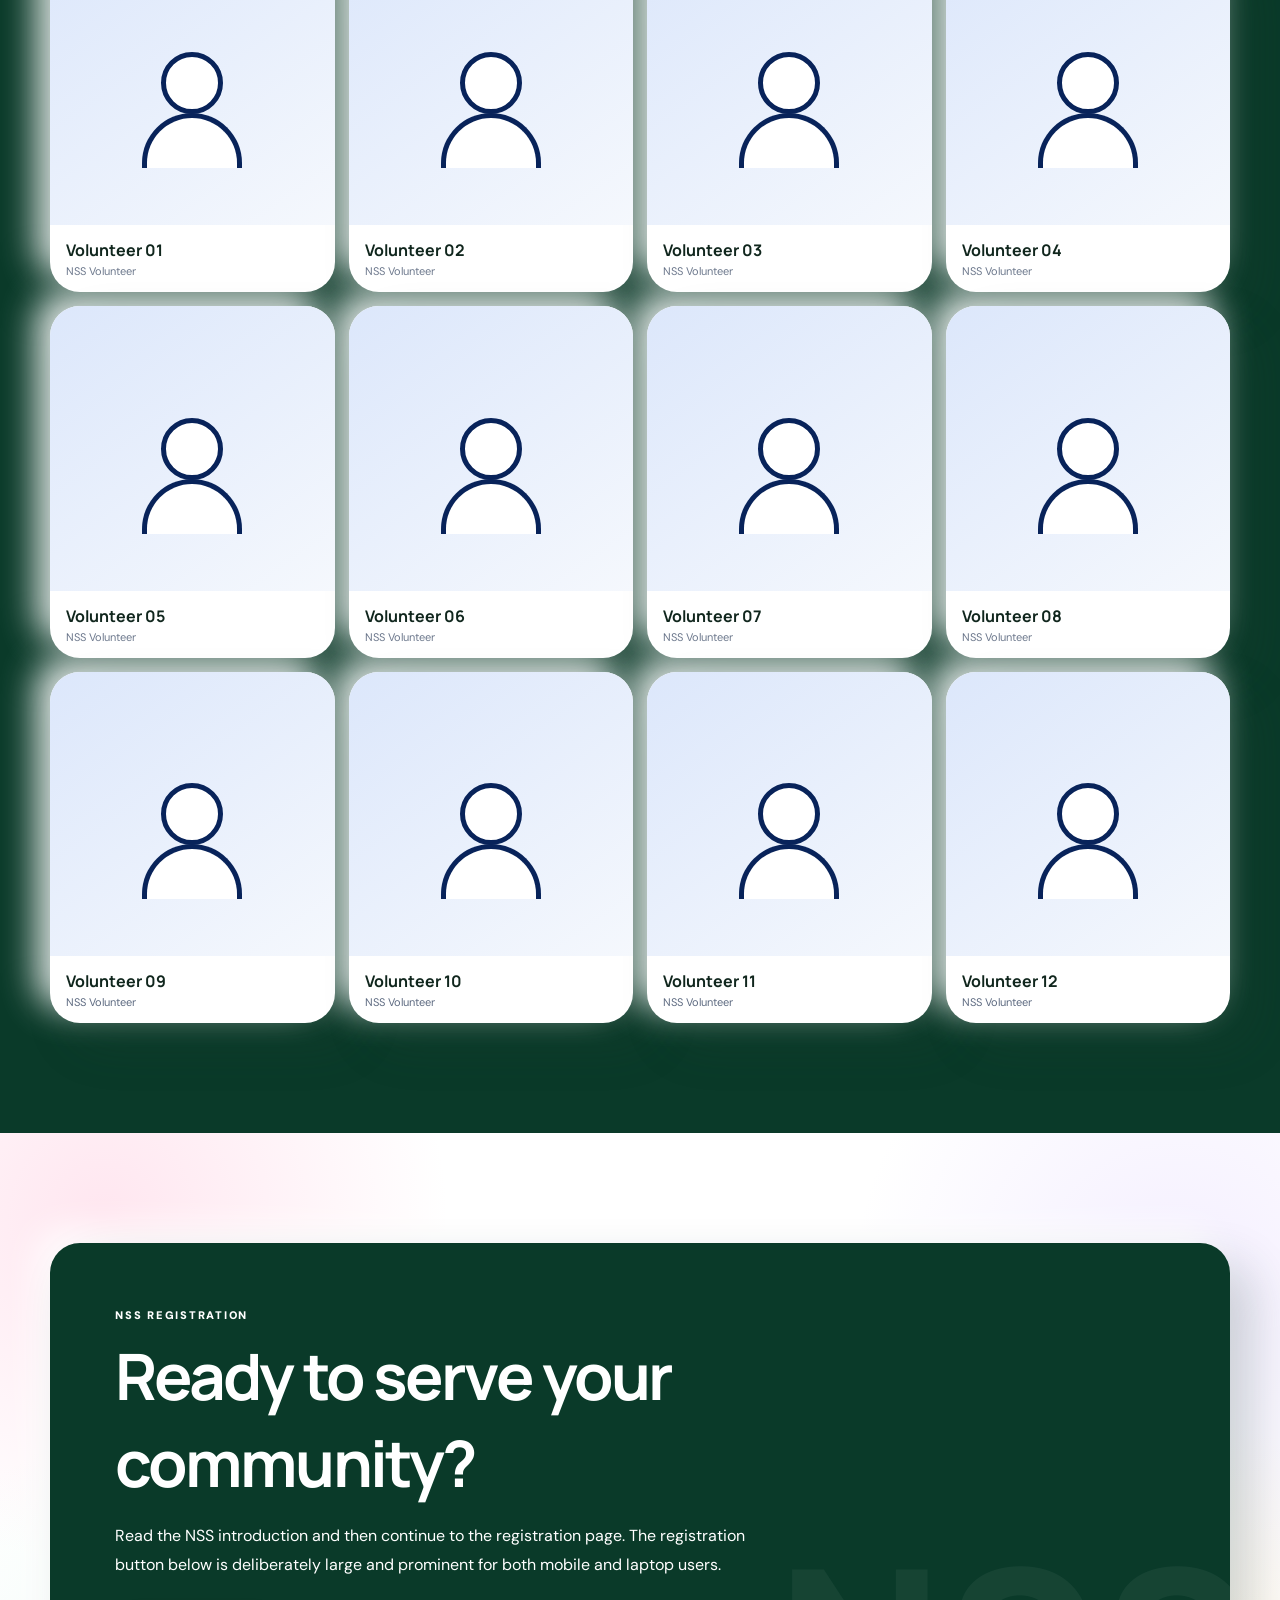
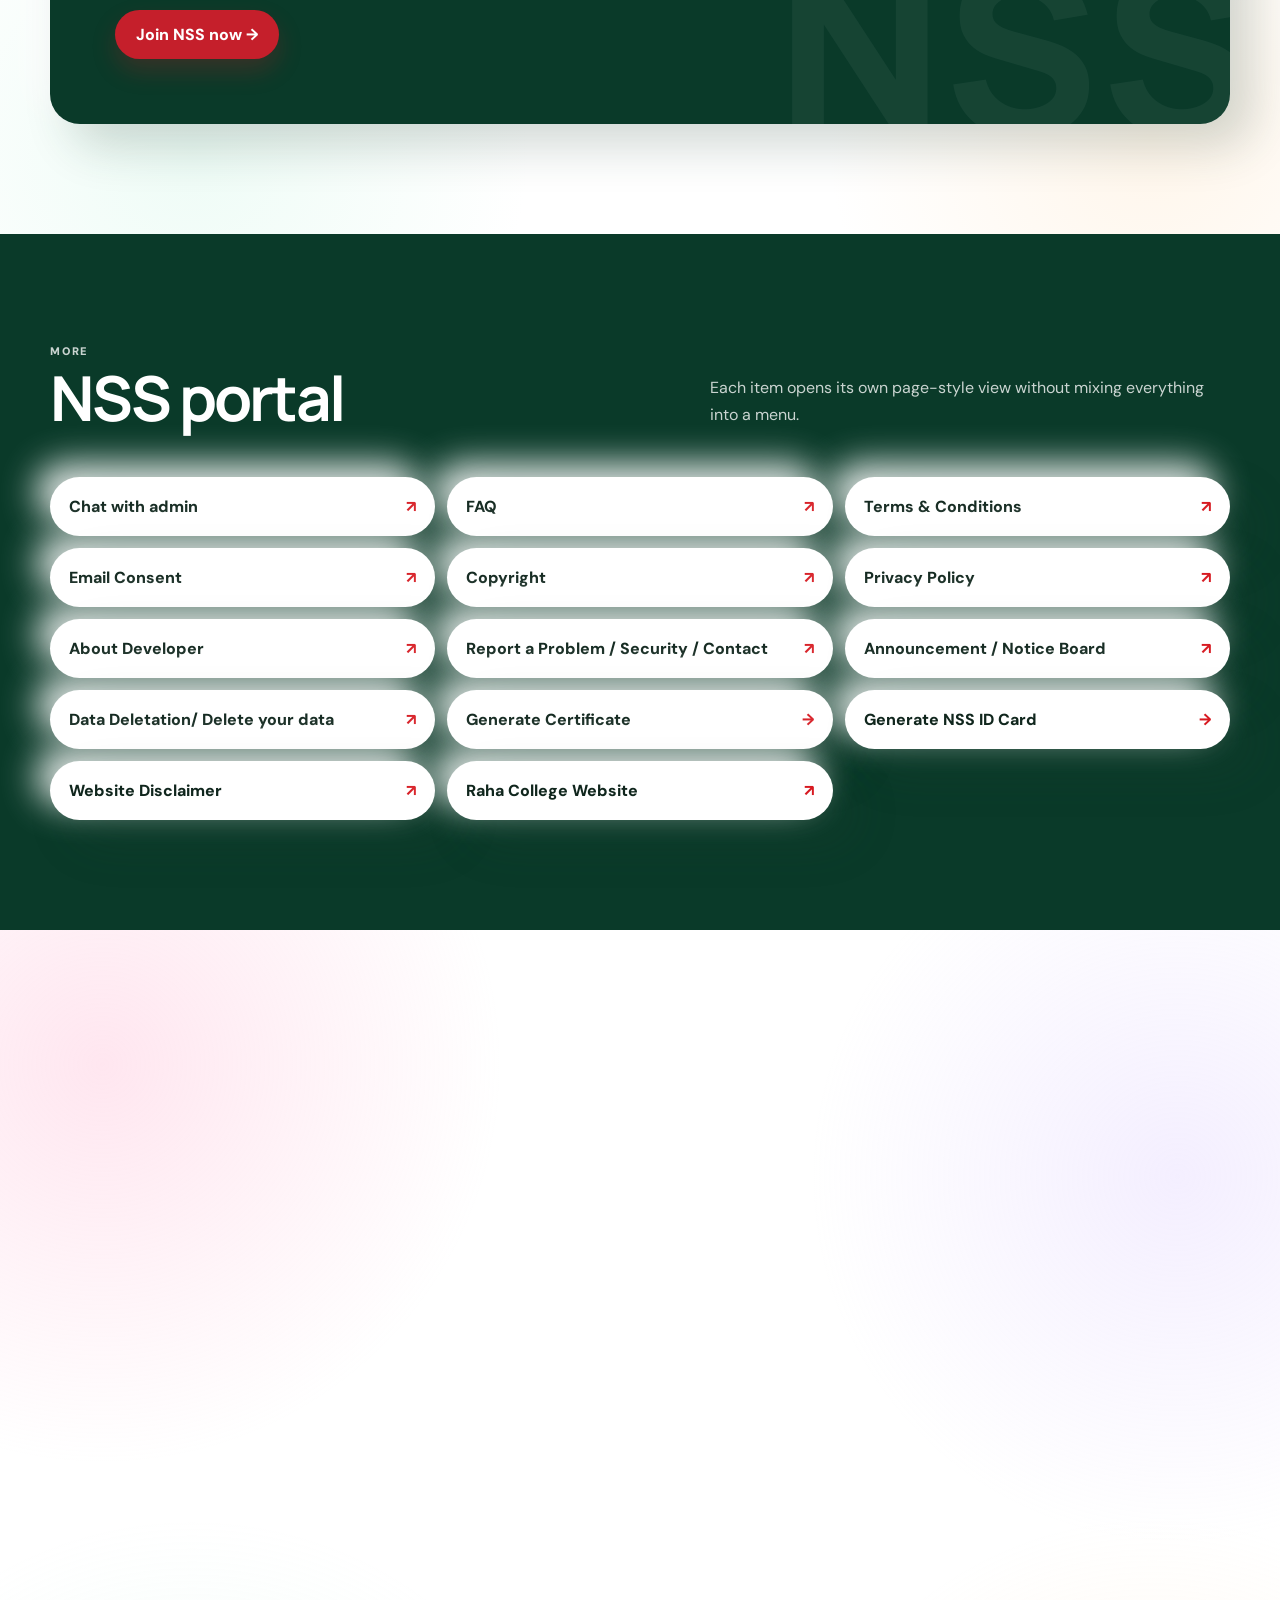
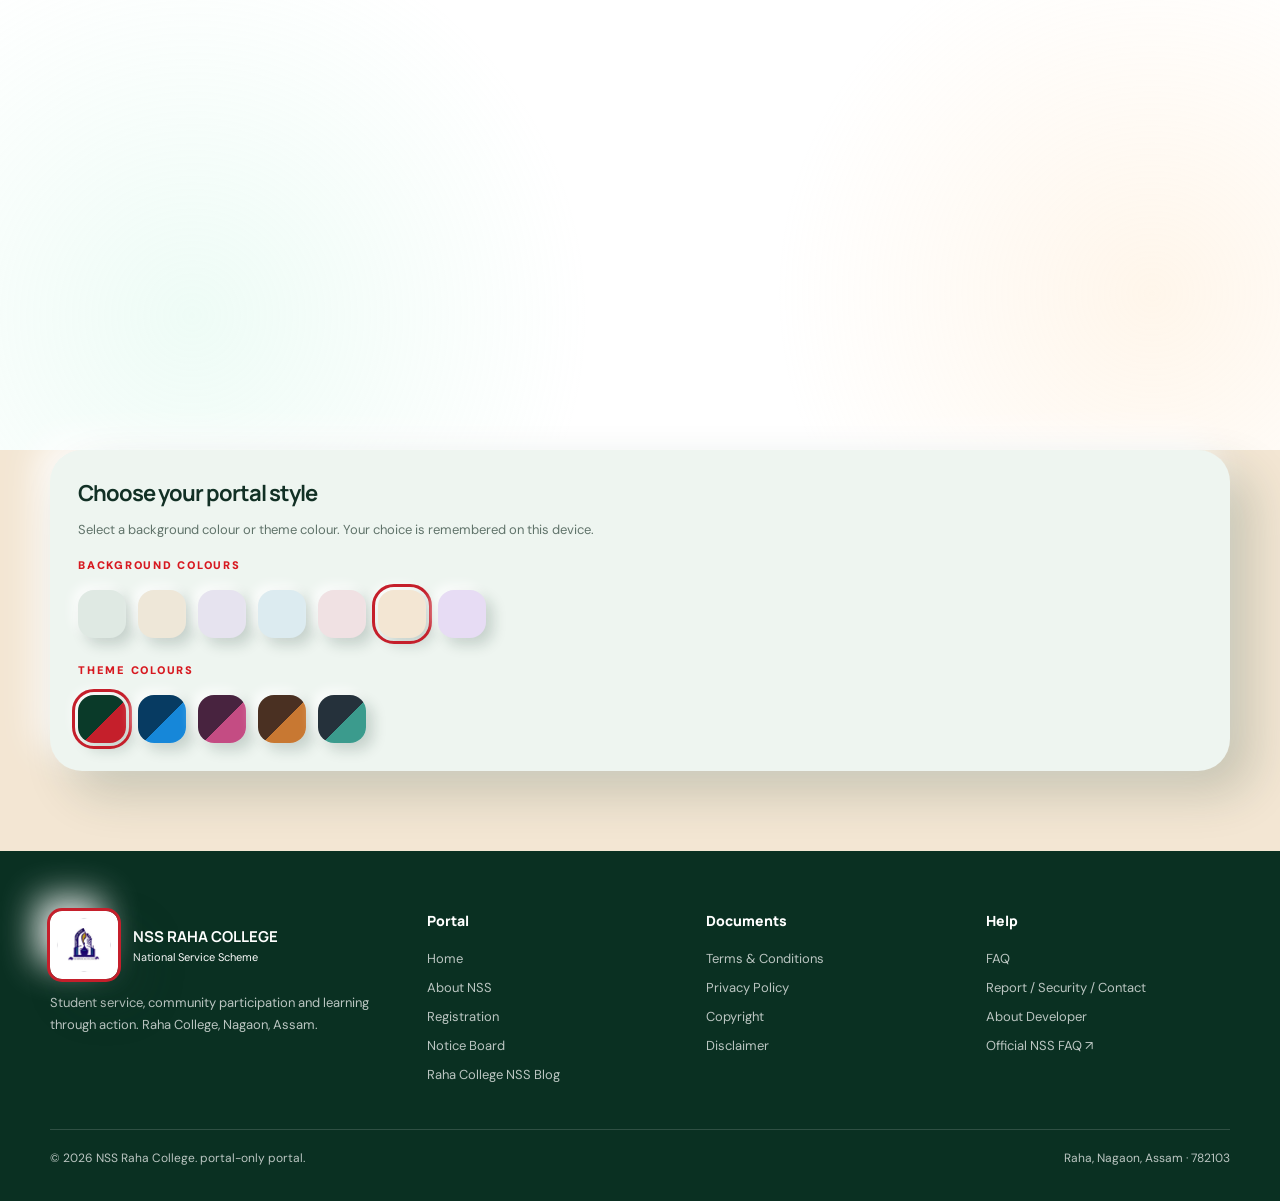
==== commit 98242afb: "Add social sharing preview image metadata" ====
--- a/index.html
+++ b/index.html
@@ -18,9 +18,13 @@
 <meta property="og:description" content="Official NSS Raha College portal for National Service Scheme information, student volunteering, activities, FAQs, registration enquiries and community service updates.">
 <meta property="og:url" content="https://rahacollegenss.in/">
 <meta property="og:locale" content="en_IN">
+<meta property="og:image" content="https://rahacollege.co.in/pg/15.jpg">
+<meta property="og:image:alt" content="Raha College campus entrance">
+<meta name="twitter:card" content="summary_large_image">
+<meta name="twitter:image" content="https://rahacollege.co.in/pg/15.jpg">
+<meta name="twitter:image:alt" content="Raha College campus entrance">
 
 <!-- X / Twitter sharing -->
-<meta name="twitter:card" content="summary">
 <meta name="twitter:title" content="NSS Raha College | National Service Scheme">
 <meta name="twitter:description" content="Official NSS Raha College portal for National Service Scheme information, student volunteering, activities, FAQs, registration enquiries and community service updates.">
 
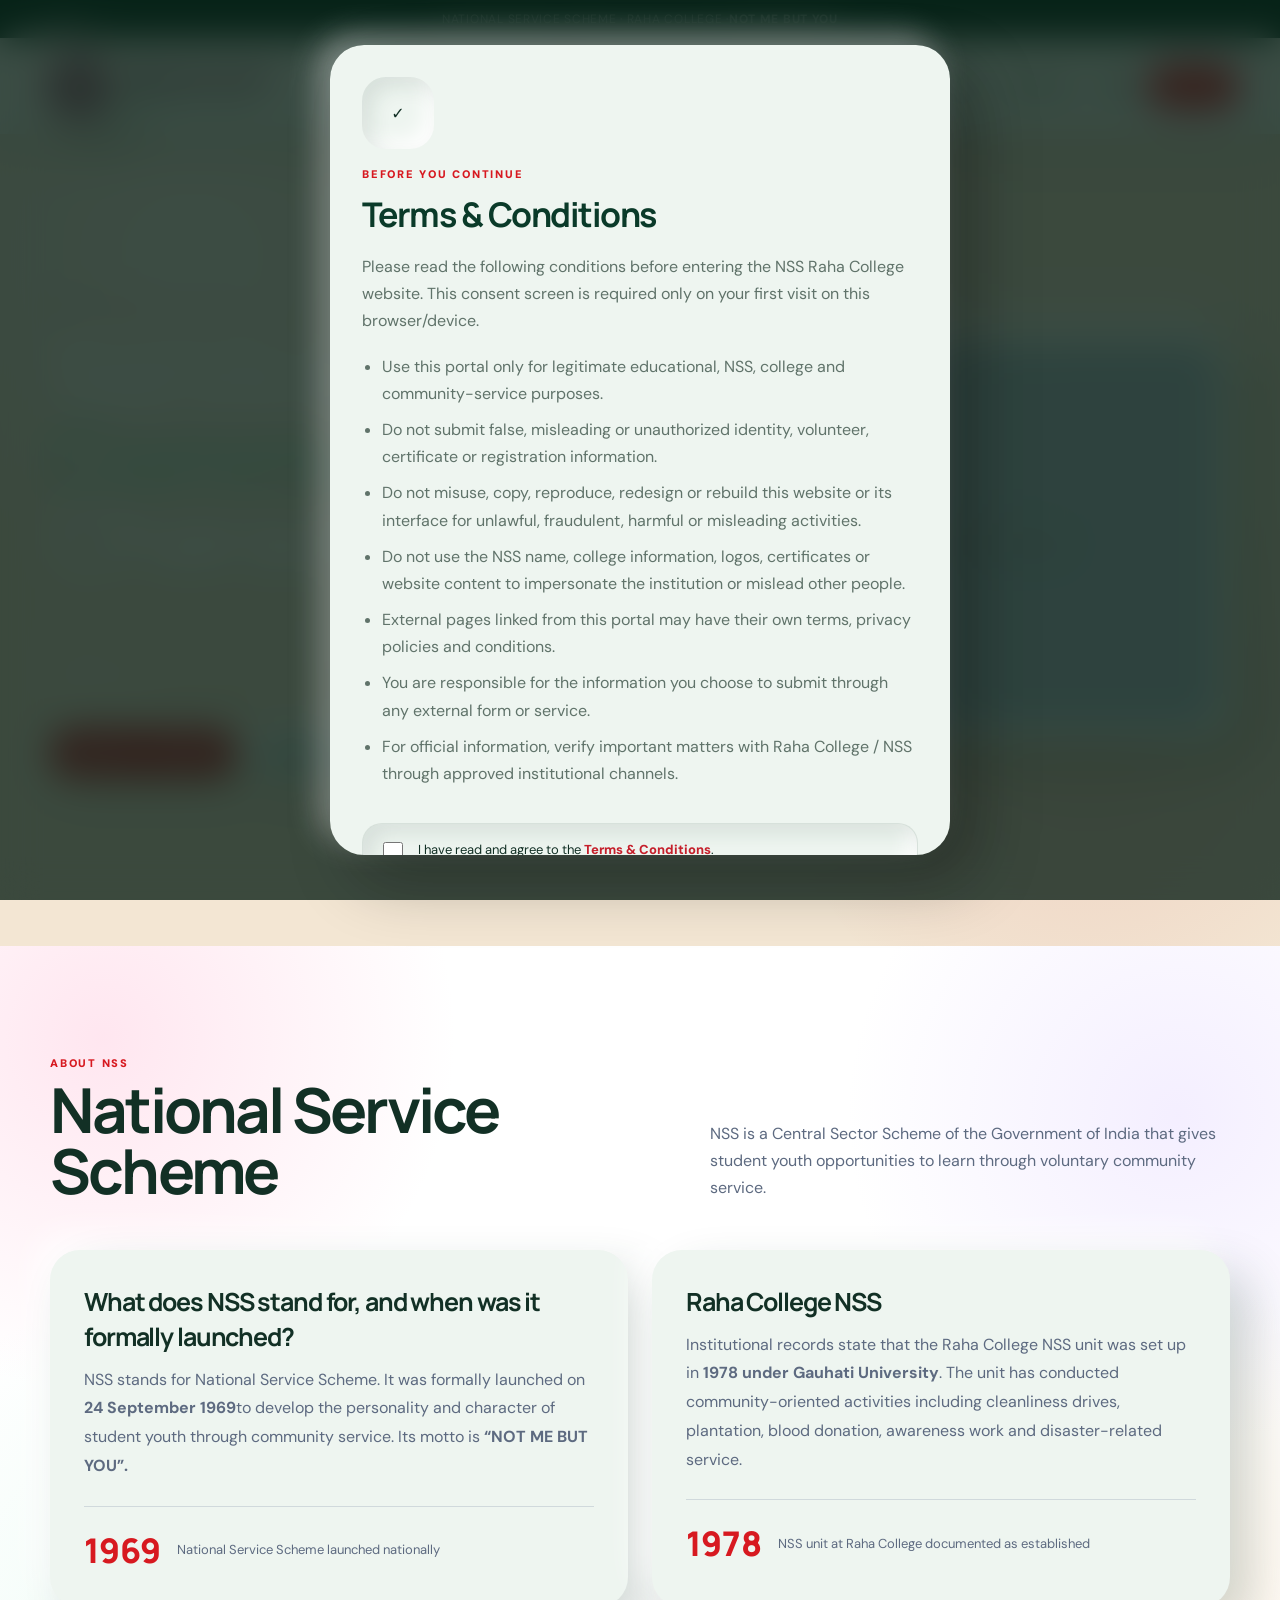
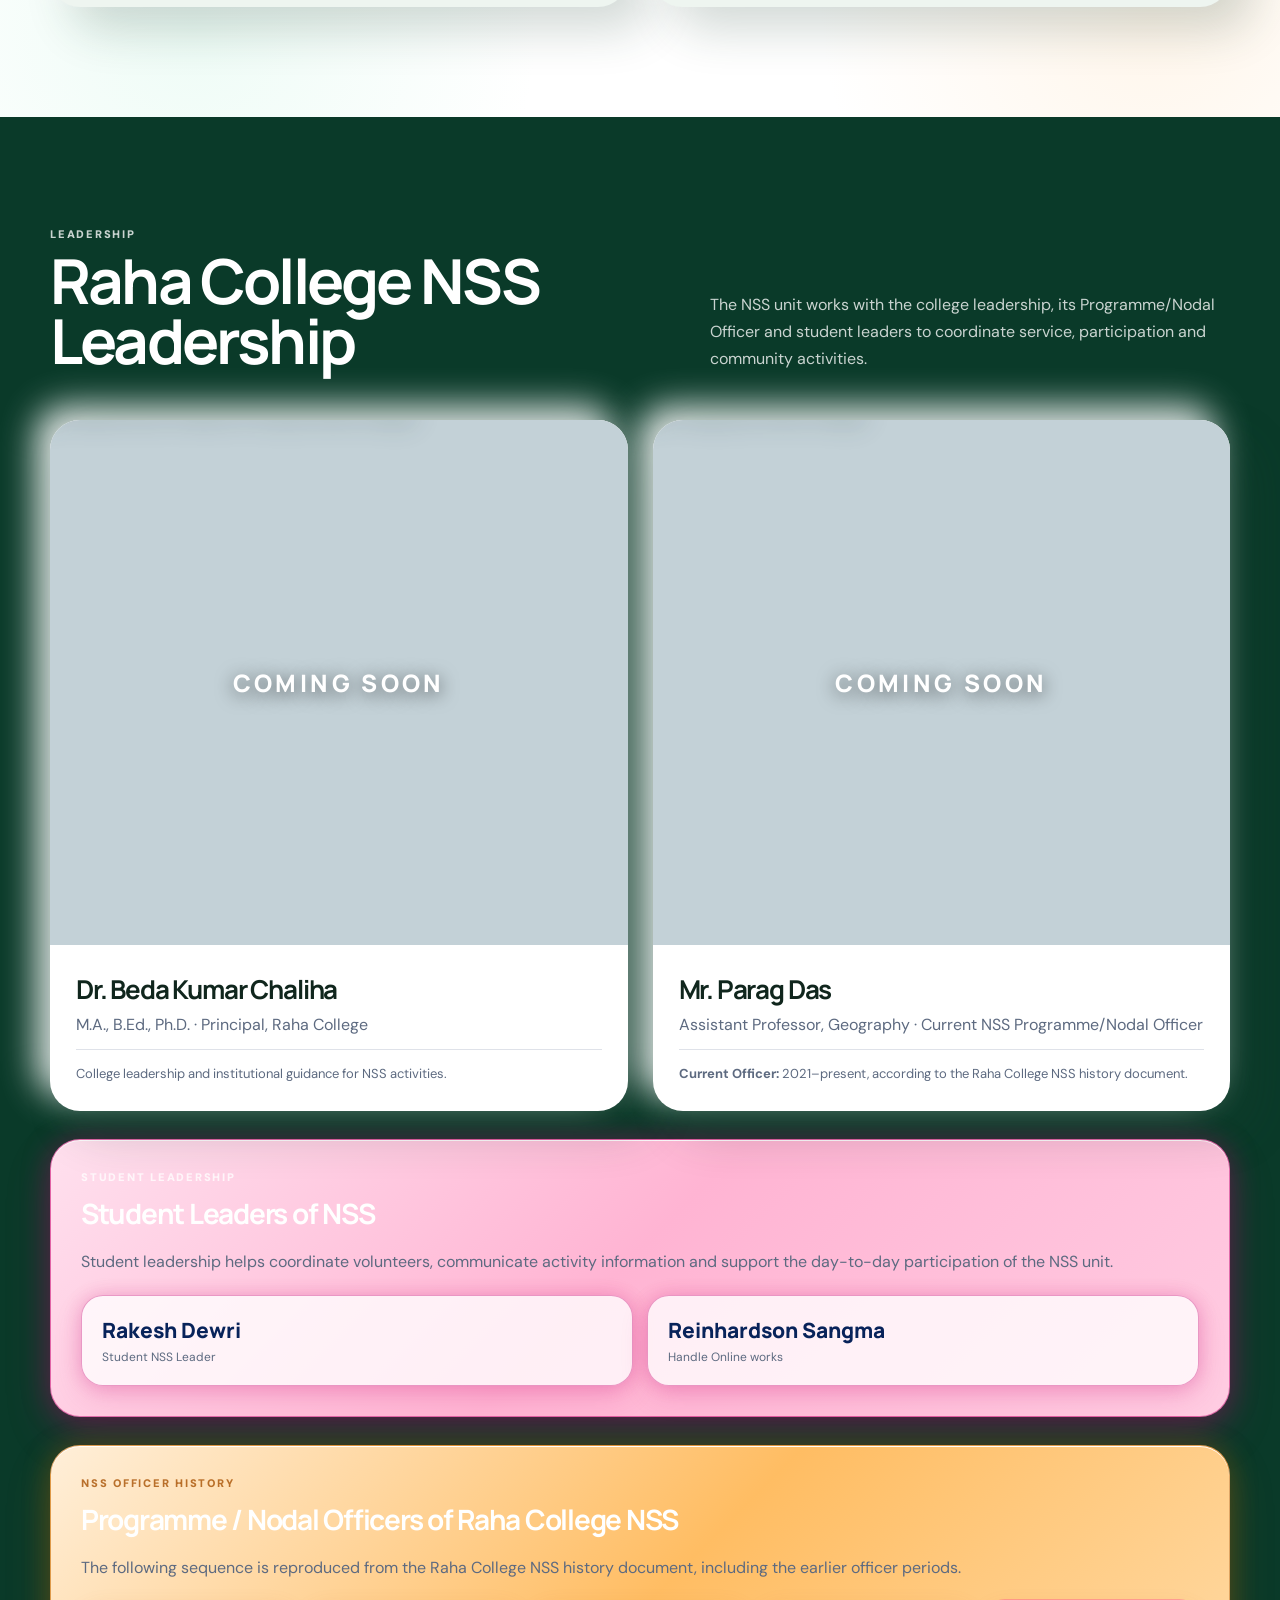
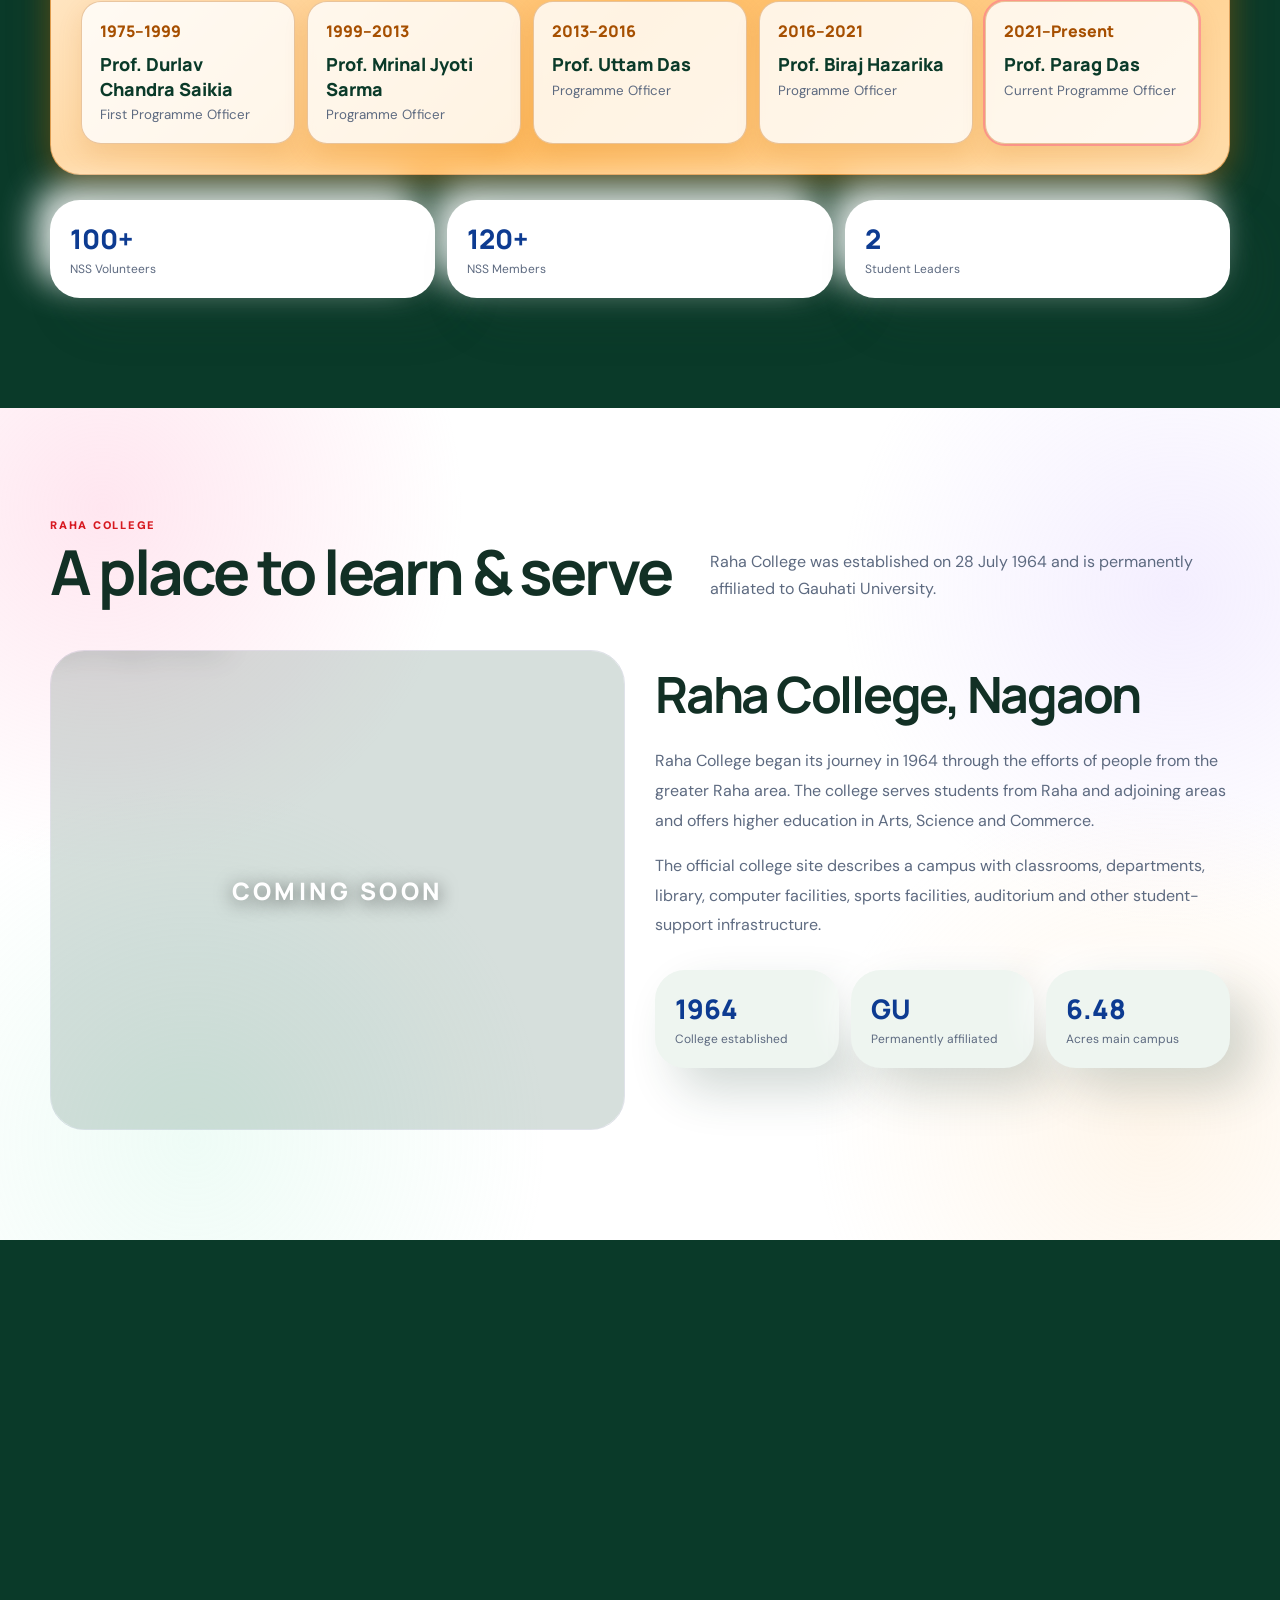
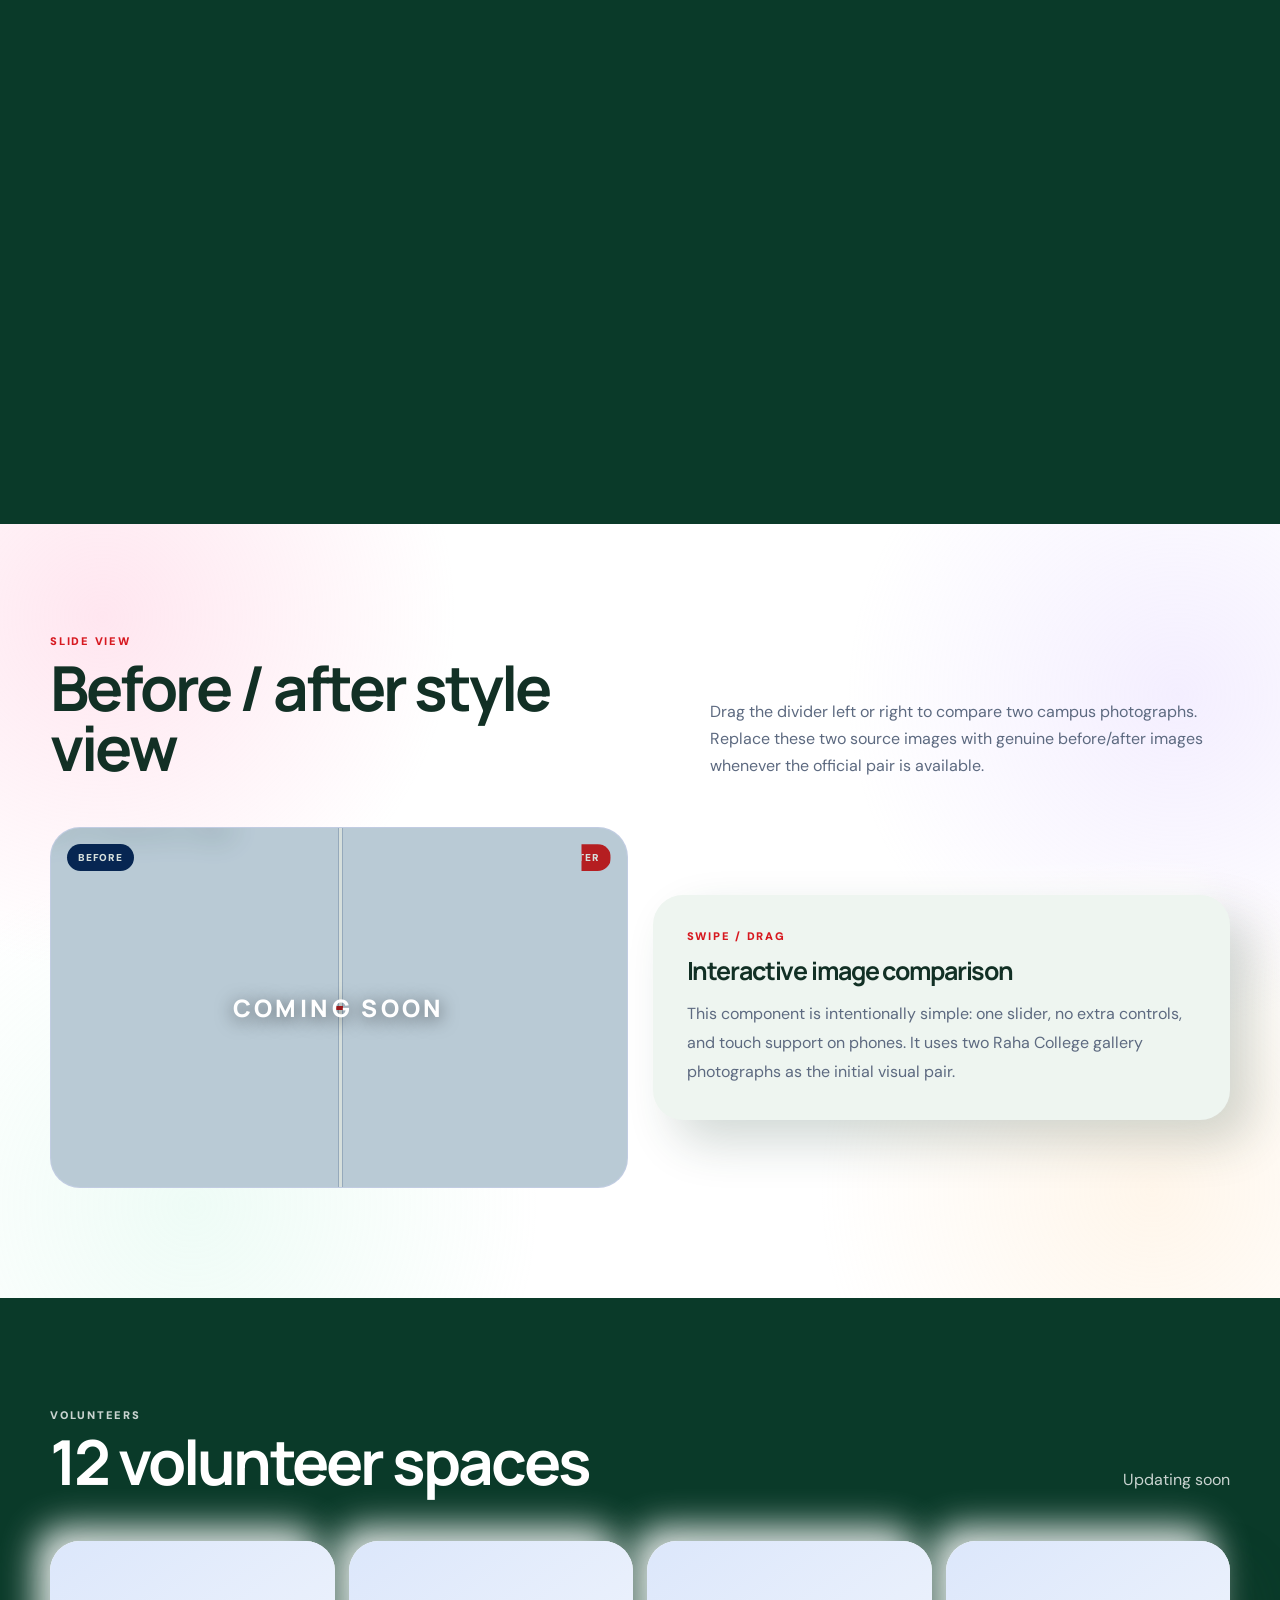
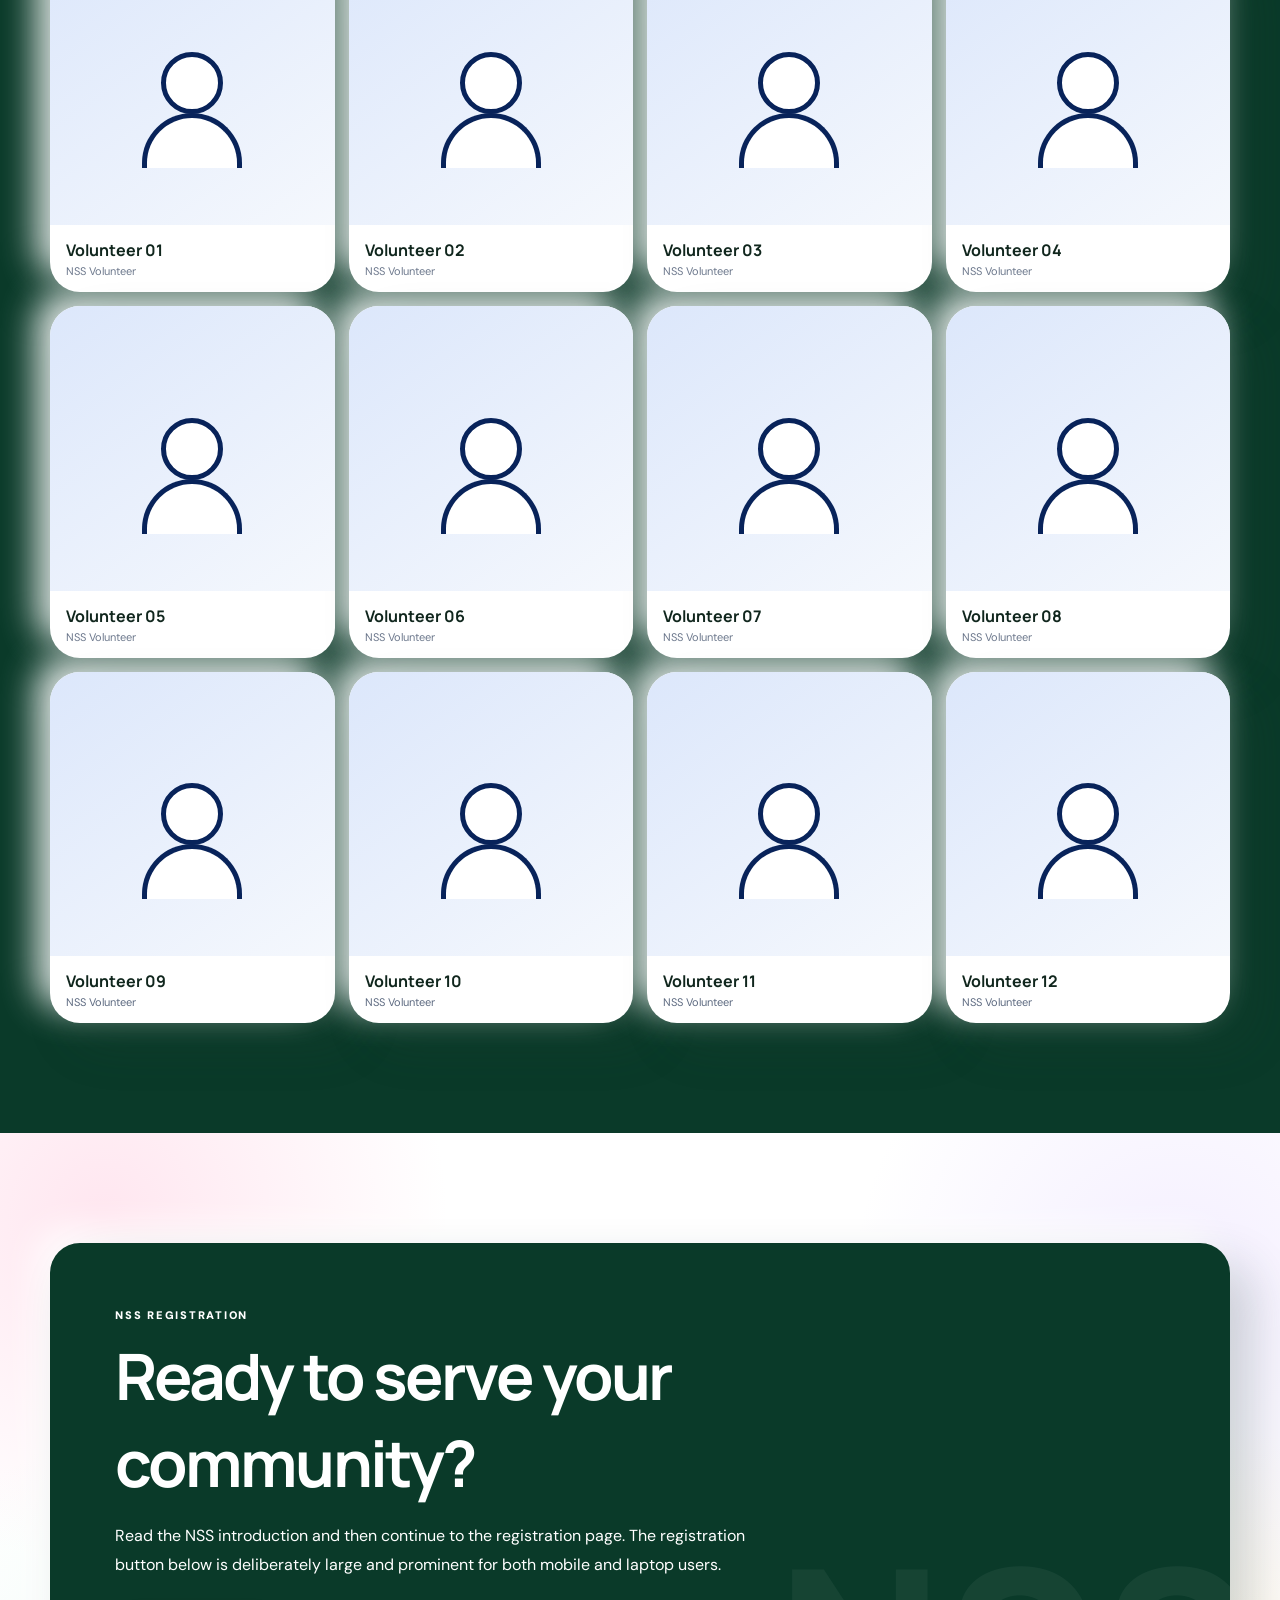
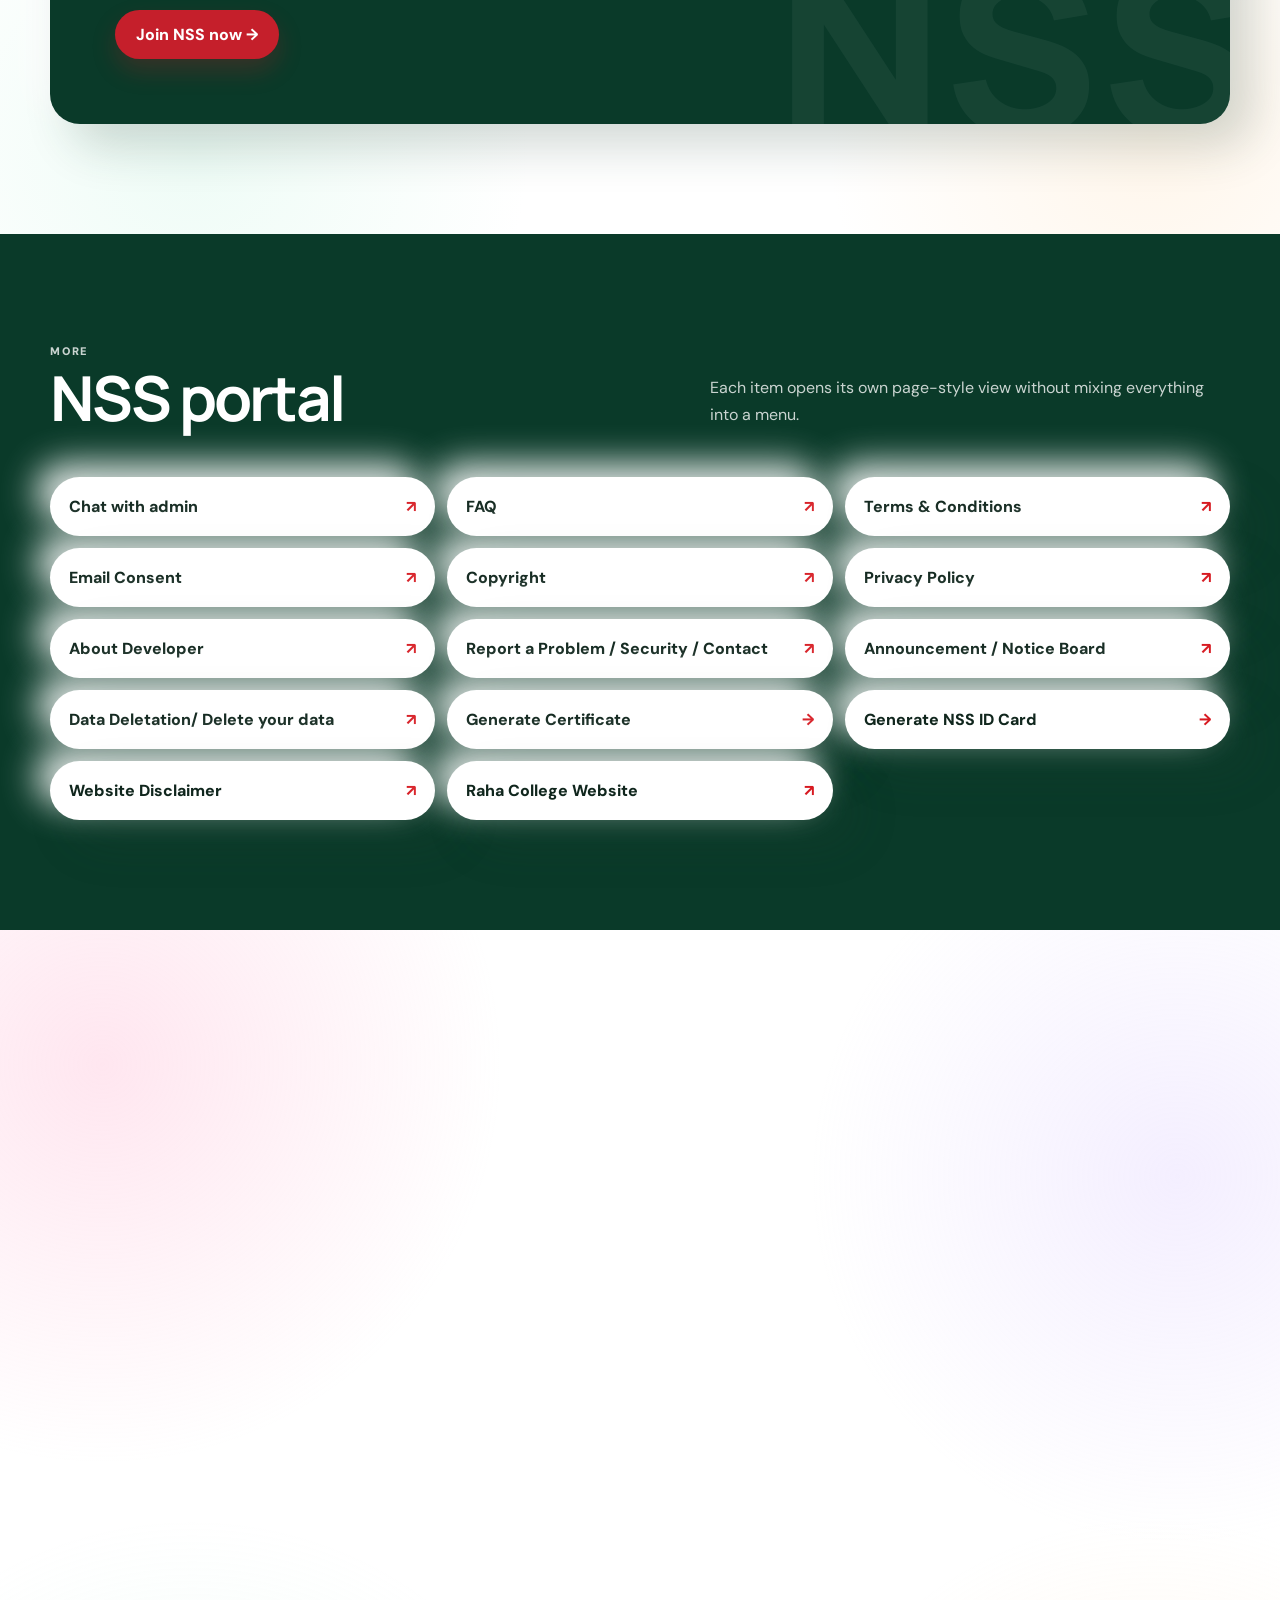
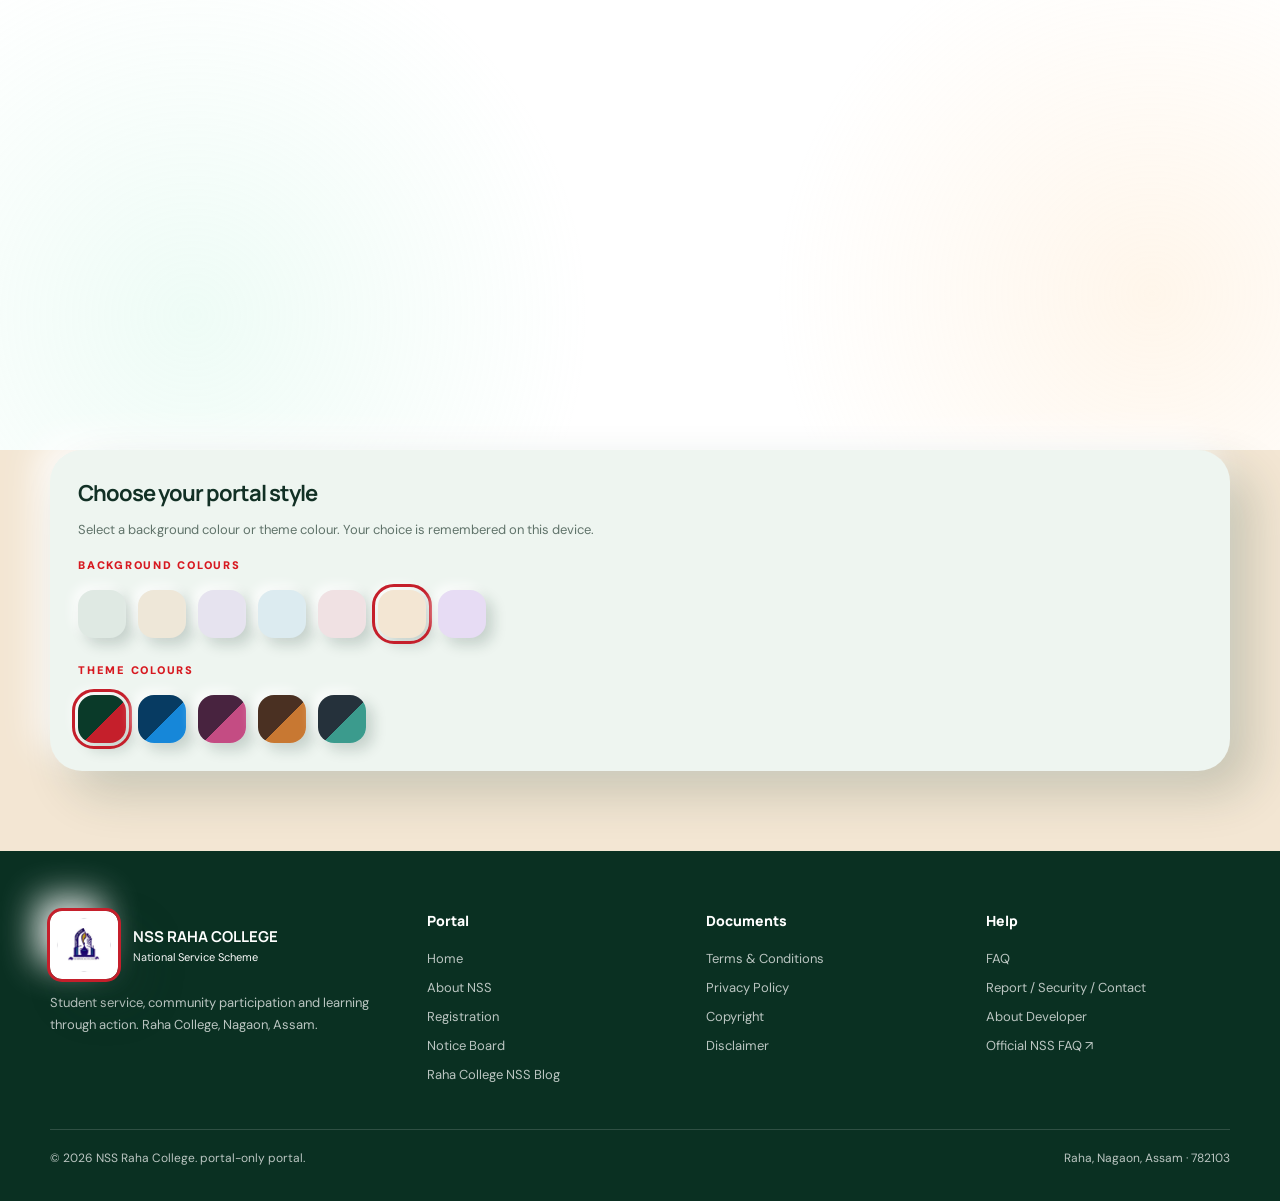
==== commit 15a7fc37: "Add requested Raha College SEO keyword metadata" ====
--- a/index.html
+++ b/index.html
@@ -5,6 +5,7 @@
 <meta name="viewport" content="width=device-width, initial-scale=1, viewport-fit=cover">
 <meta name="theme-color" content="#071b45">
 <meta name="description" content="Raha College NSS portal for National Service Scheme information, NSS activities, volunteers, registration, notices, FAQs and community service in Raha, Nagaon, Assam.">
+<meta name="keywords" content="Raha College, Raha College website, Raha College official website, Raha College all websites, new Raha College website, Raha College logo, Raha College NSS, Raha College NSS photos, Raha College NSS photo gallery, Raha College NSS volunteers, Raha College student activities, Raha College student information, Raha College departments, Raha College other department websites, Raha College Geography Department, Raha College Assamese Department, Raha College Education Department, Raha College English Department, Raha College Arts, Raha College Science, Raha College Commerce, Raha College Economics Department, Raha College admission information, Raha College academic notices, Raha College college events, Raha College campus photos, Raha College student volunteers, Raha College NSS registration, Raha College community service, Raha College Nagaon Assam, Raha College examination information, Raha College syllabus, Raha College results, Raha College NAAC, Raha College SSR, Raha College student resources, Raha College contact information, National Service Scheme Raha College, NSS Raha College activities, NSS volunteer registration Assam, college social service activities Assam">
 <meta name="author" content="NSS Raha College">
 <meta name="robots" content="index, follow, max-image-preview:large, max-snippet:-1, max-video-preview:-1">
 <meta name="googlebot" content="index, follow, max-image-preview:large, max-snippet:-1, max-video-preview:-1">
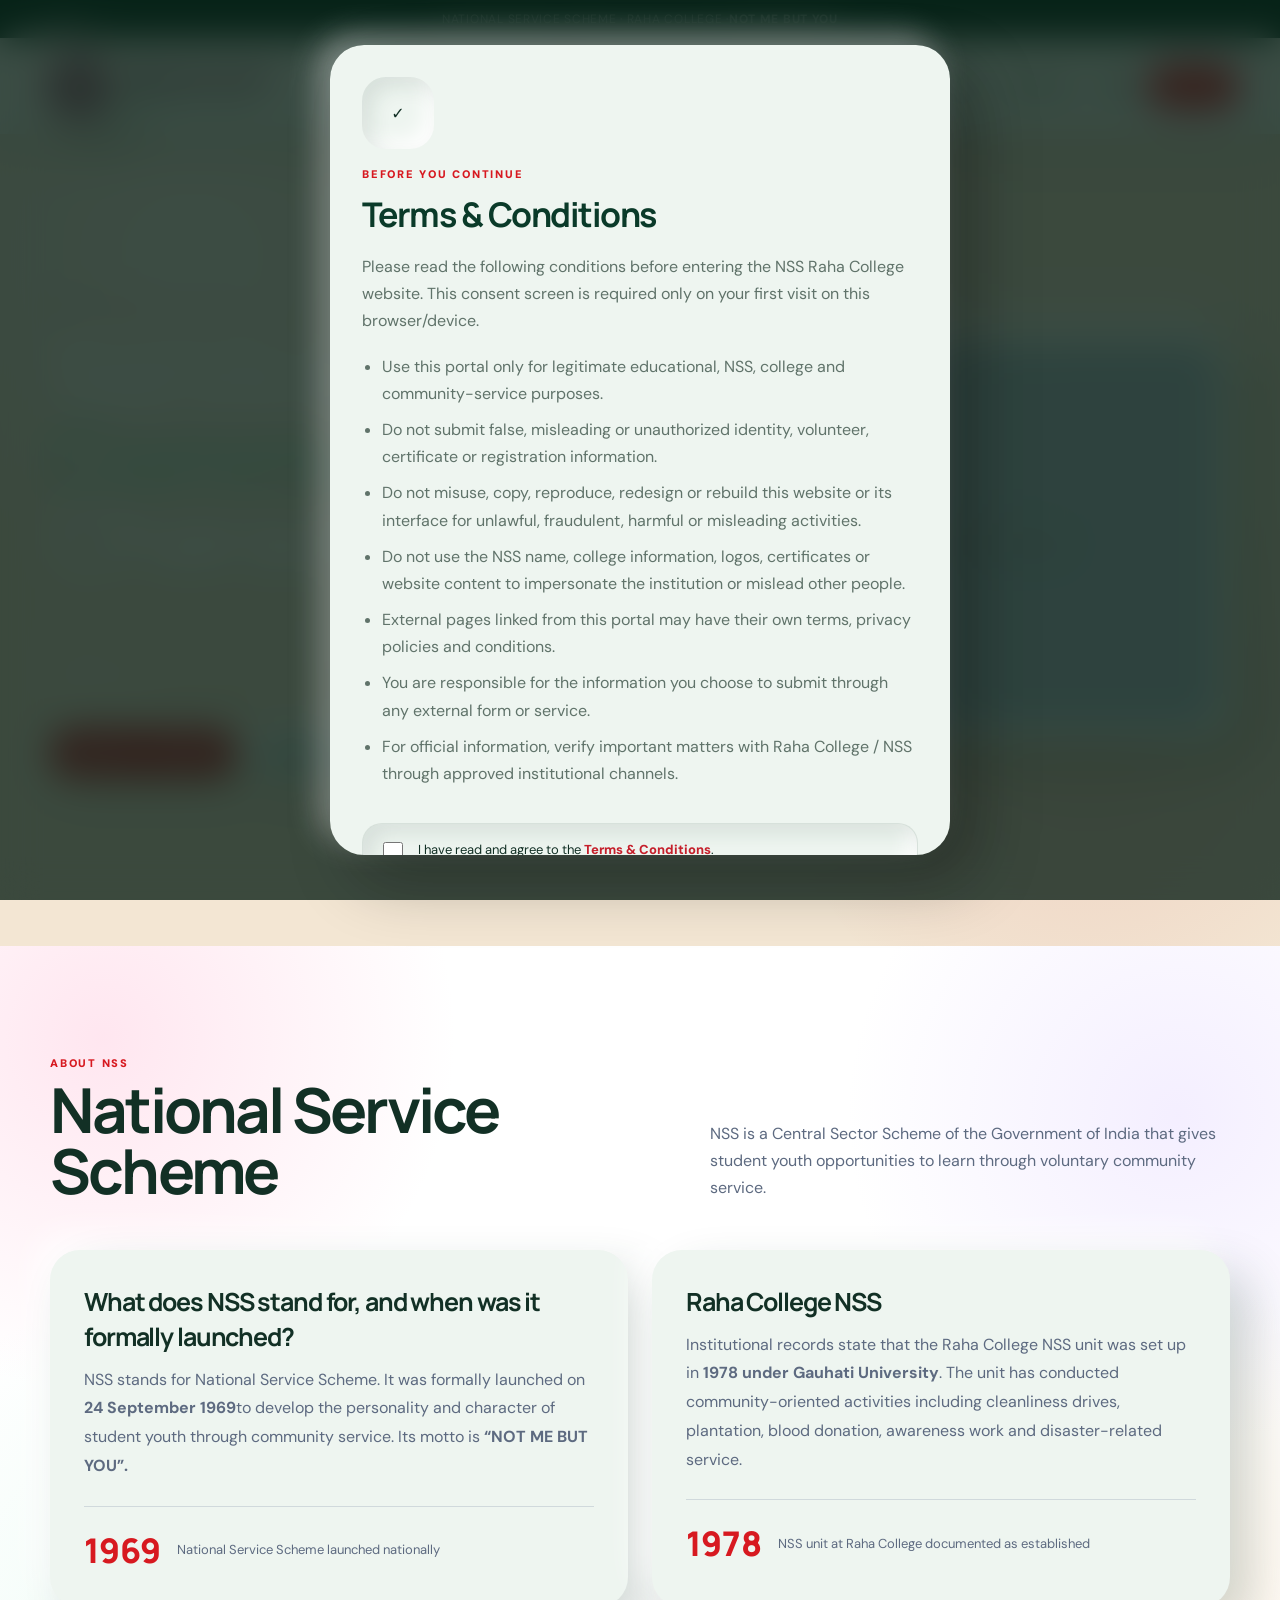
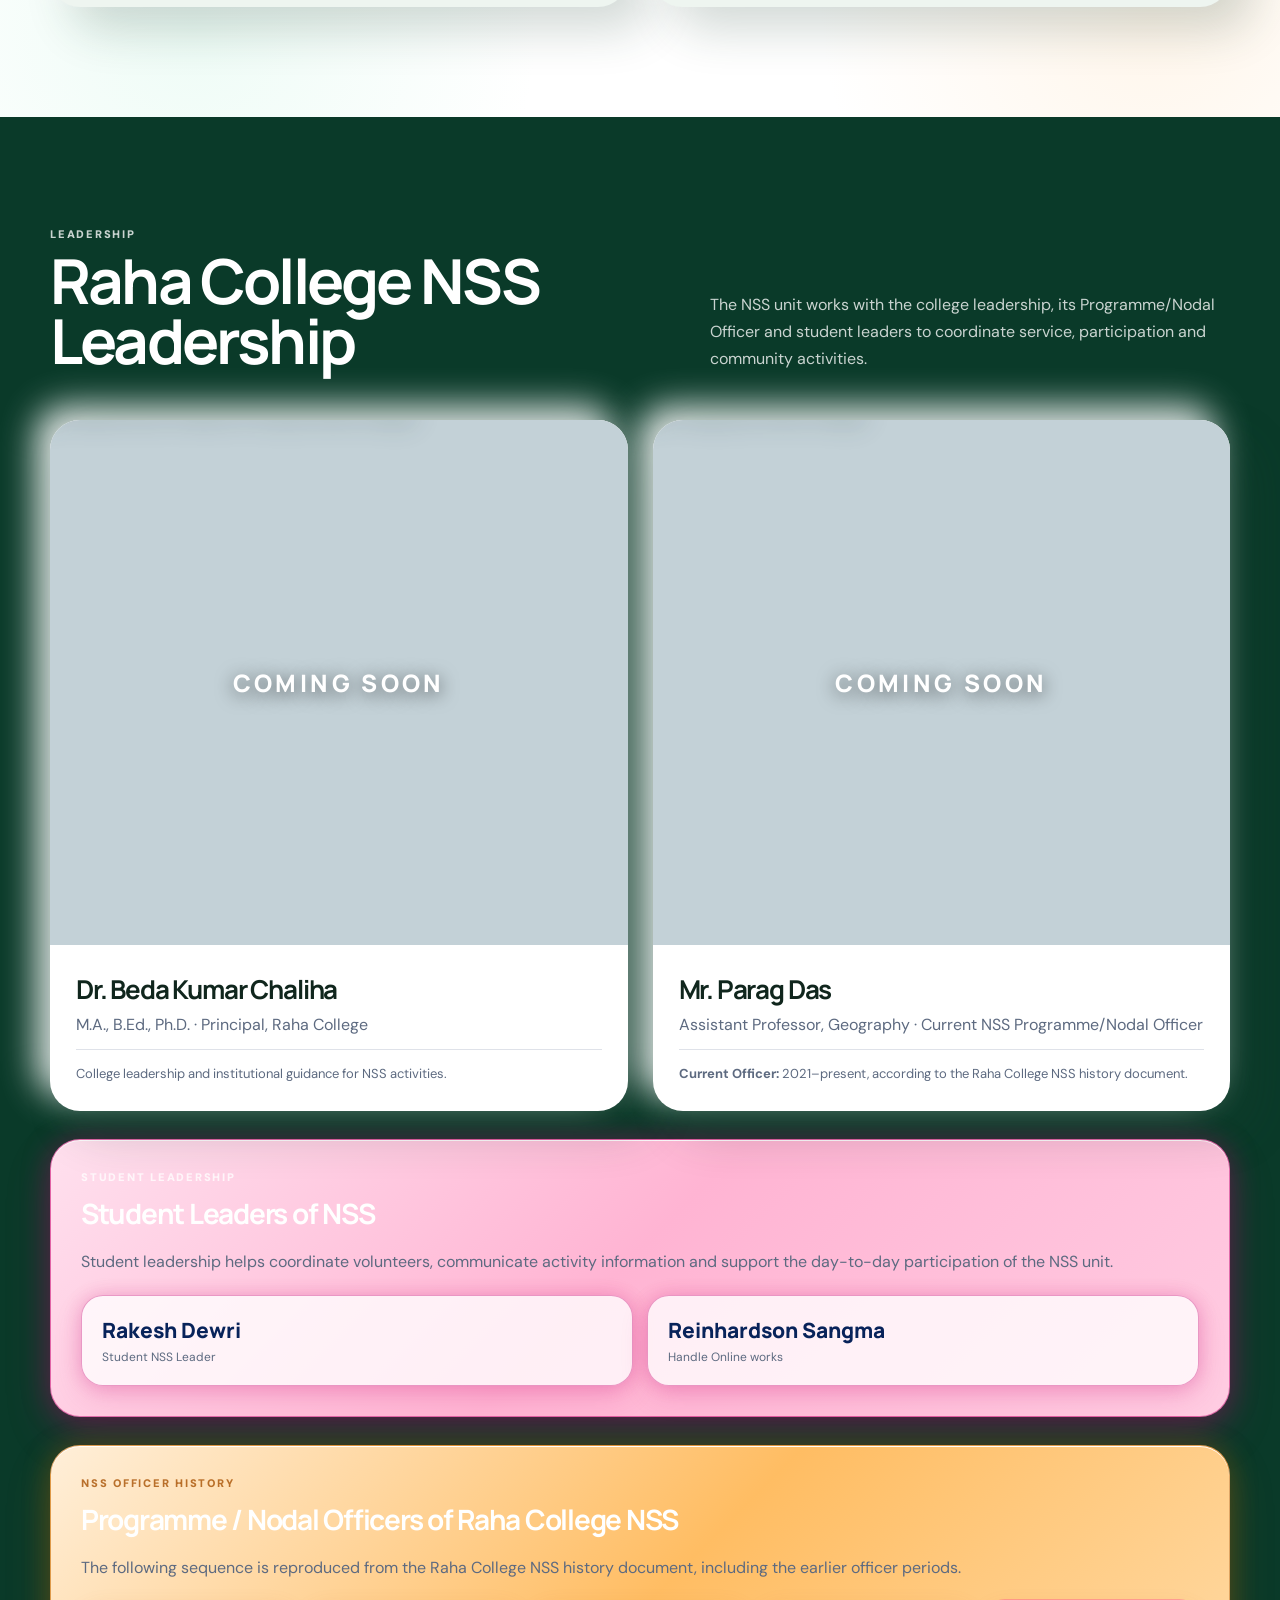
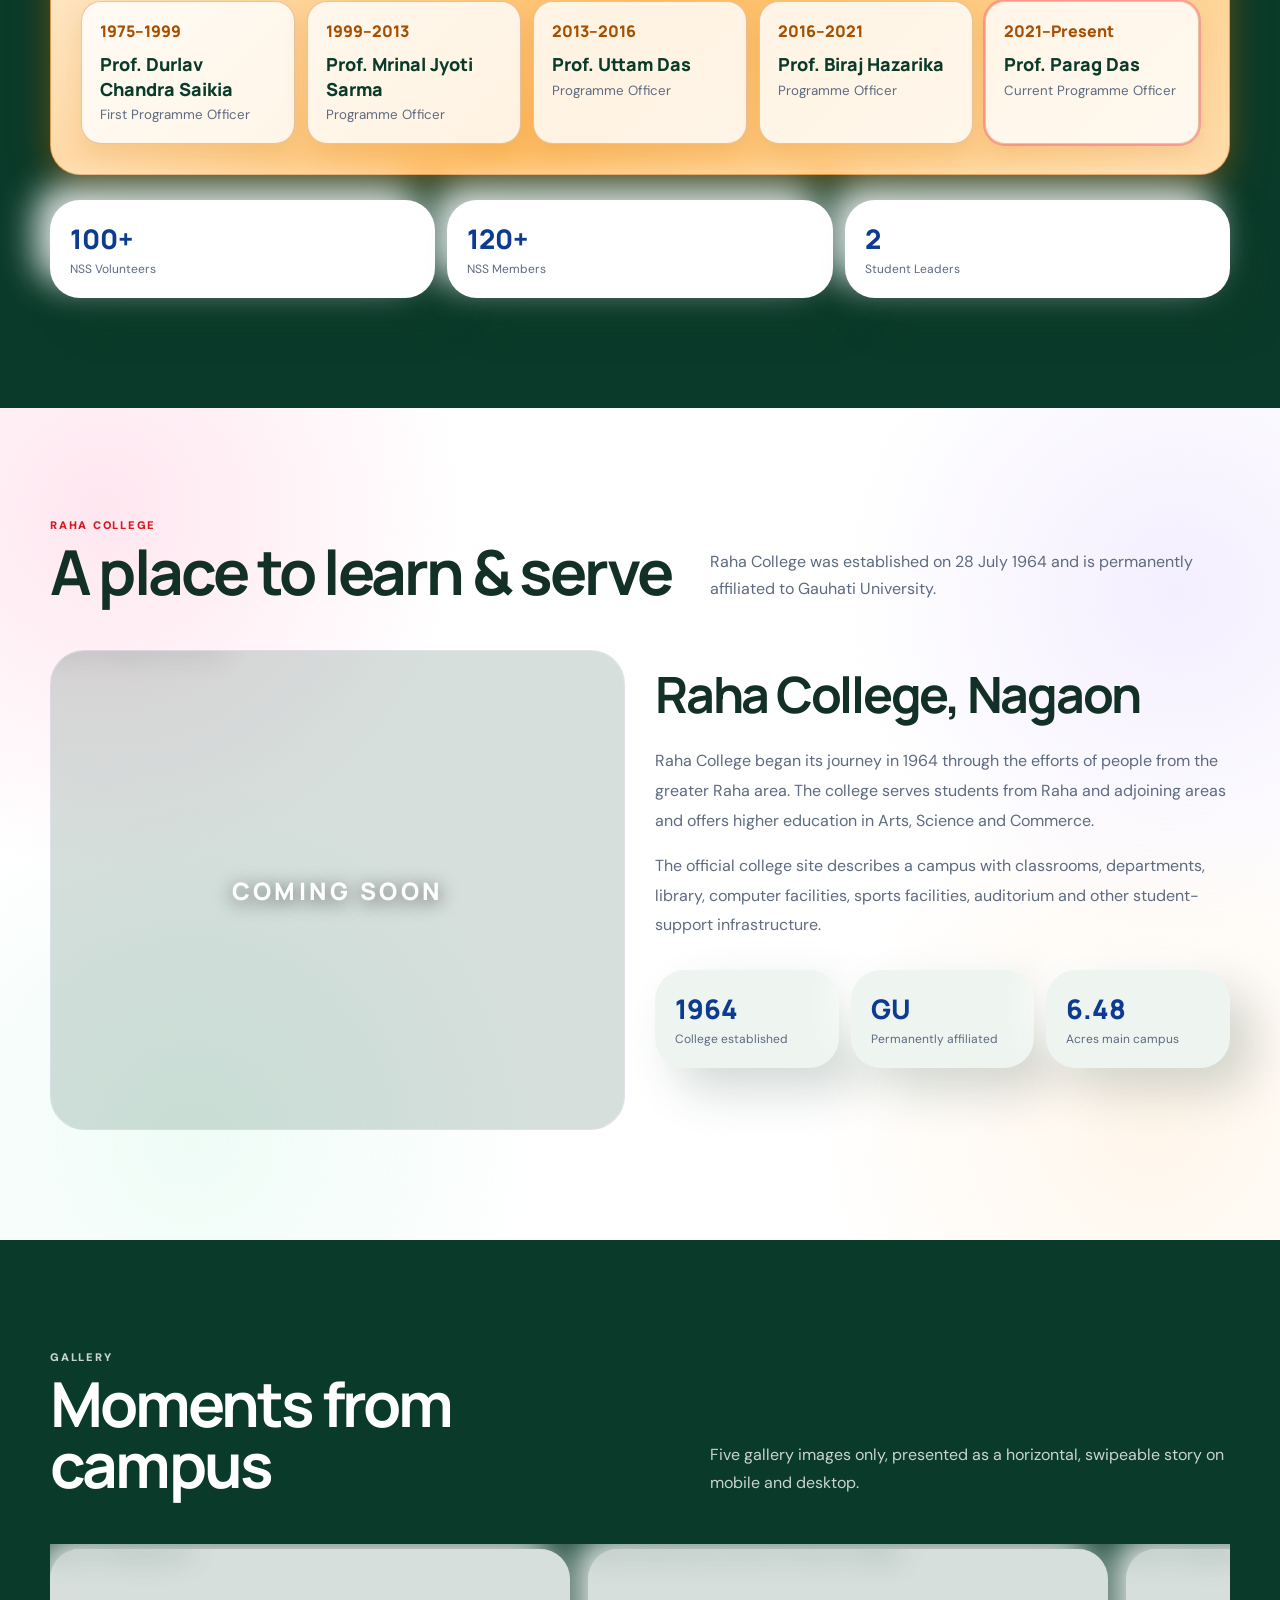
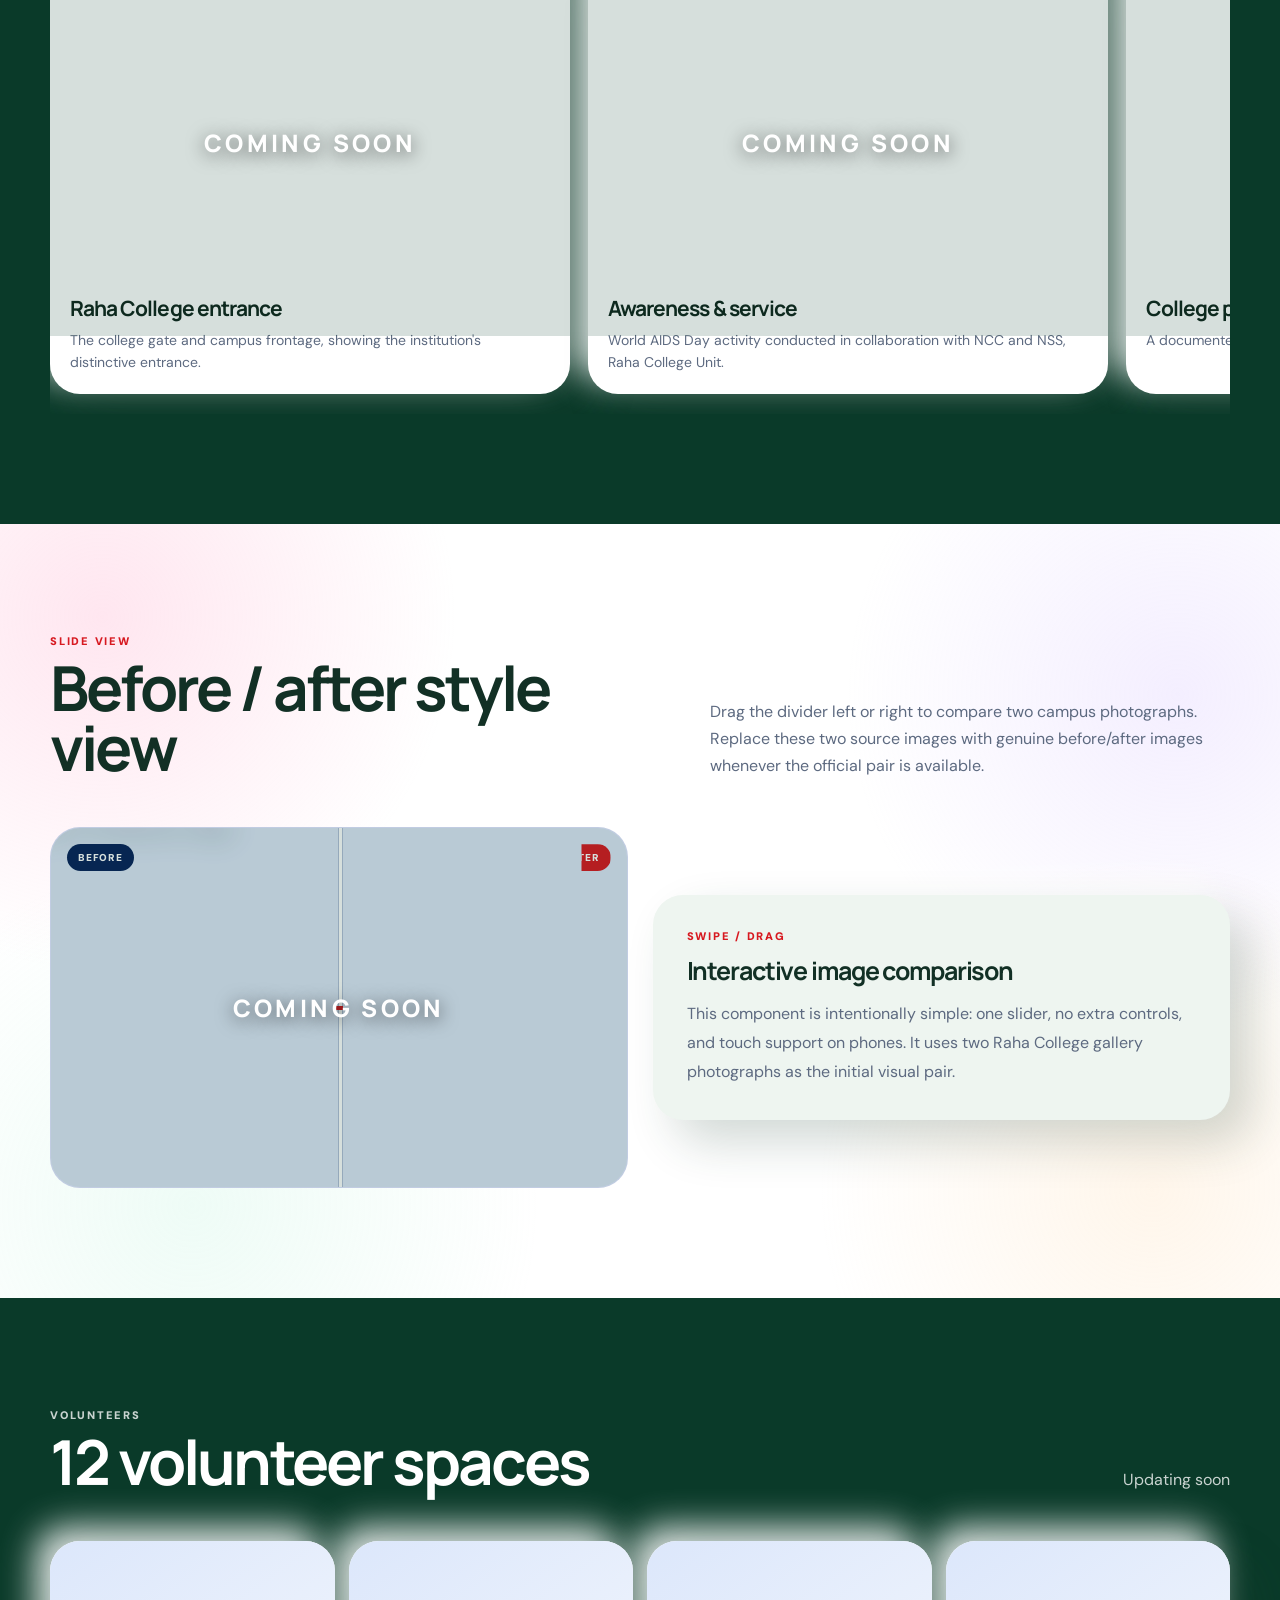
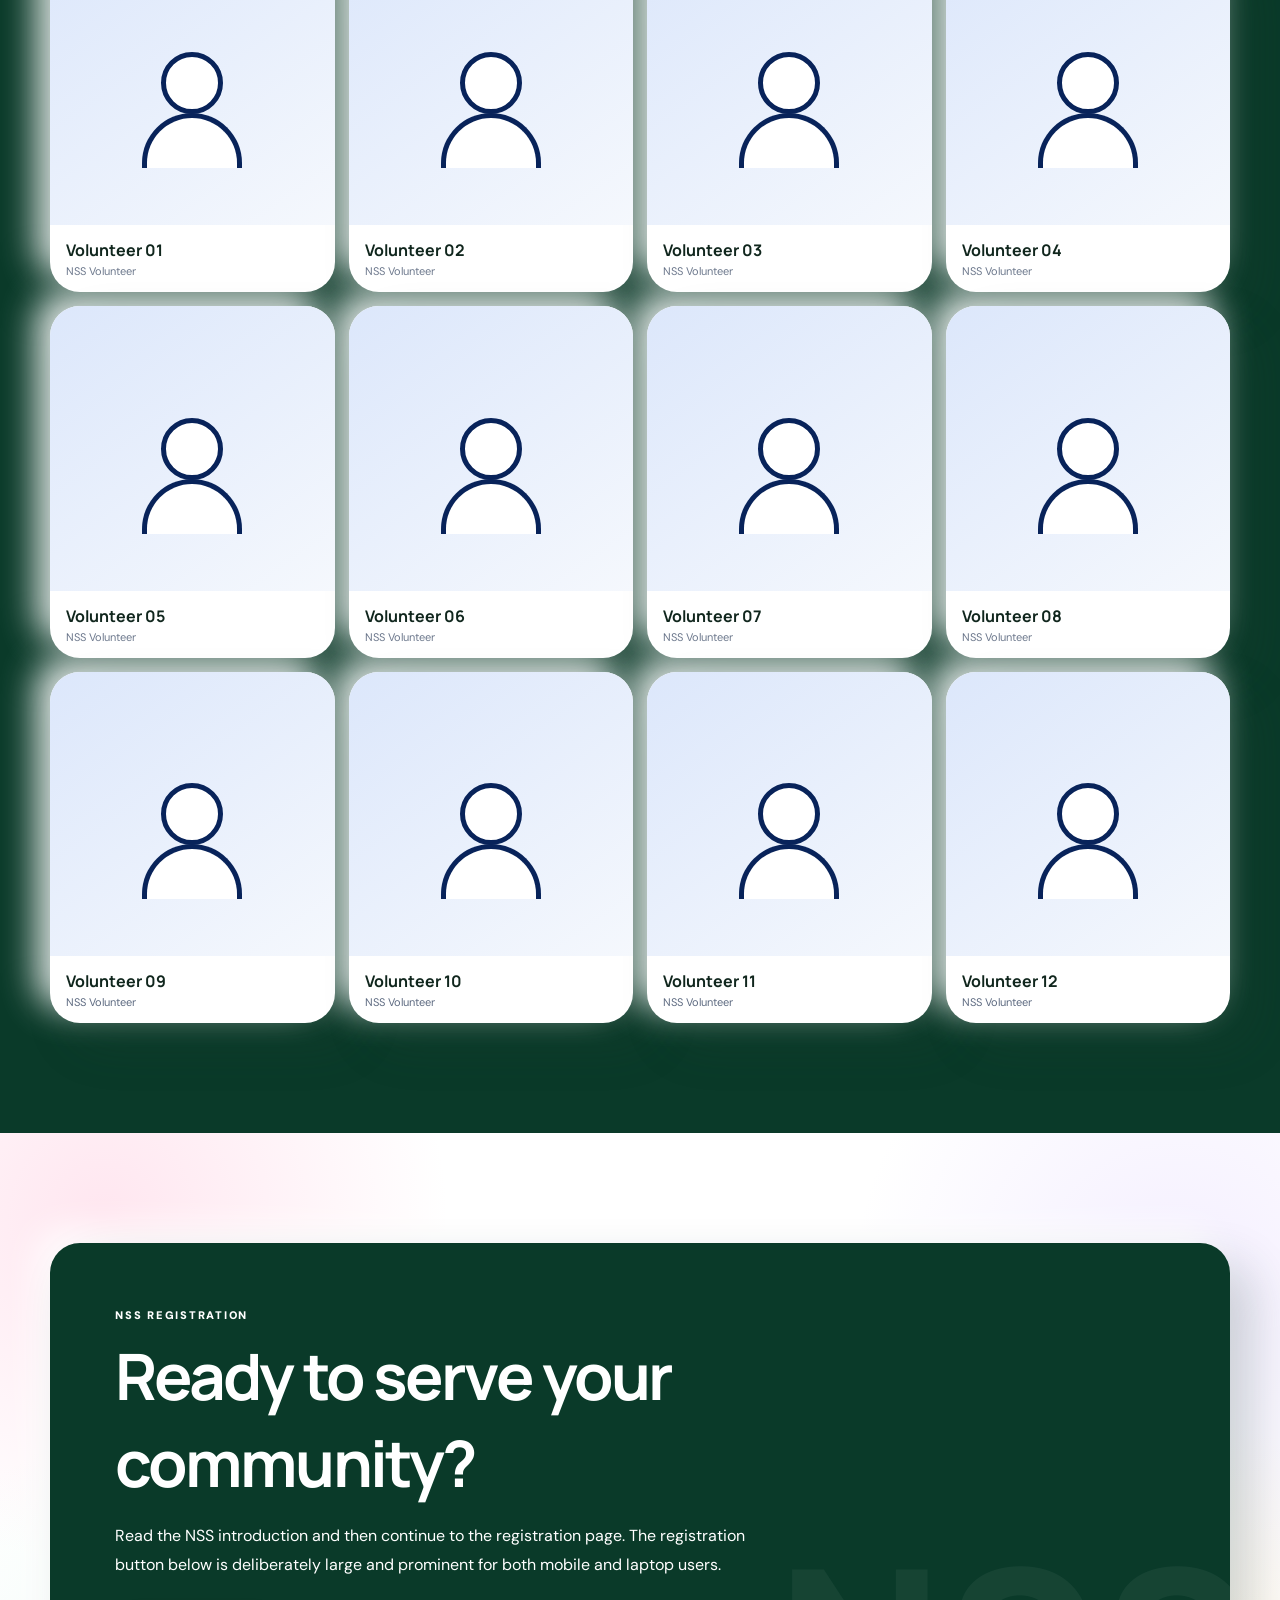
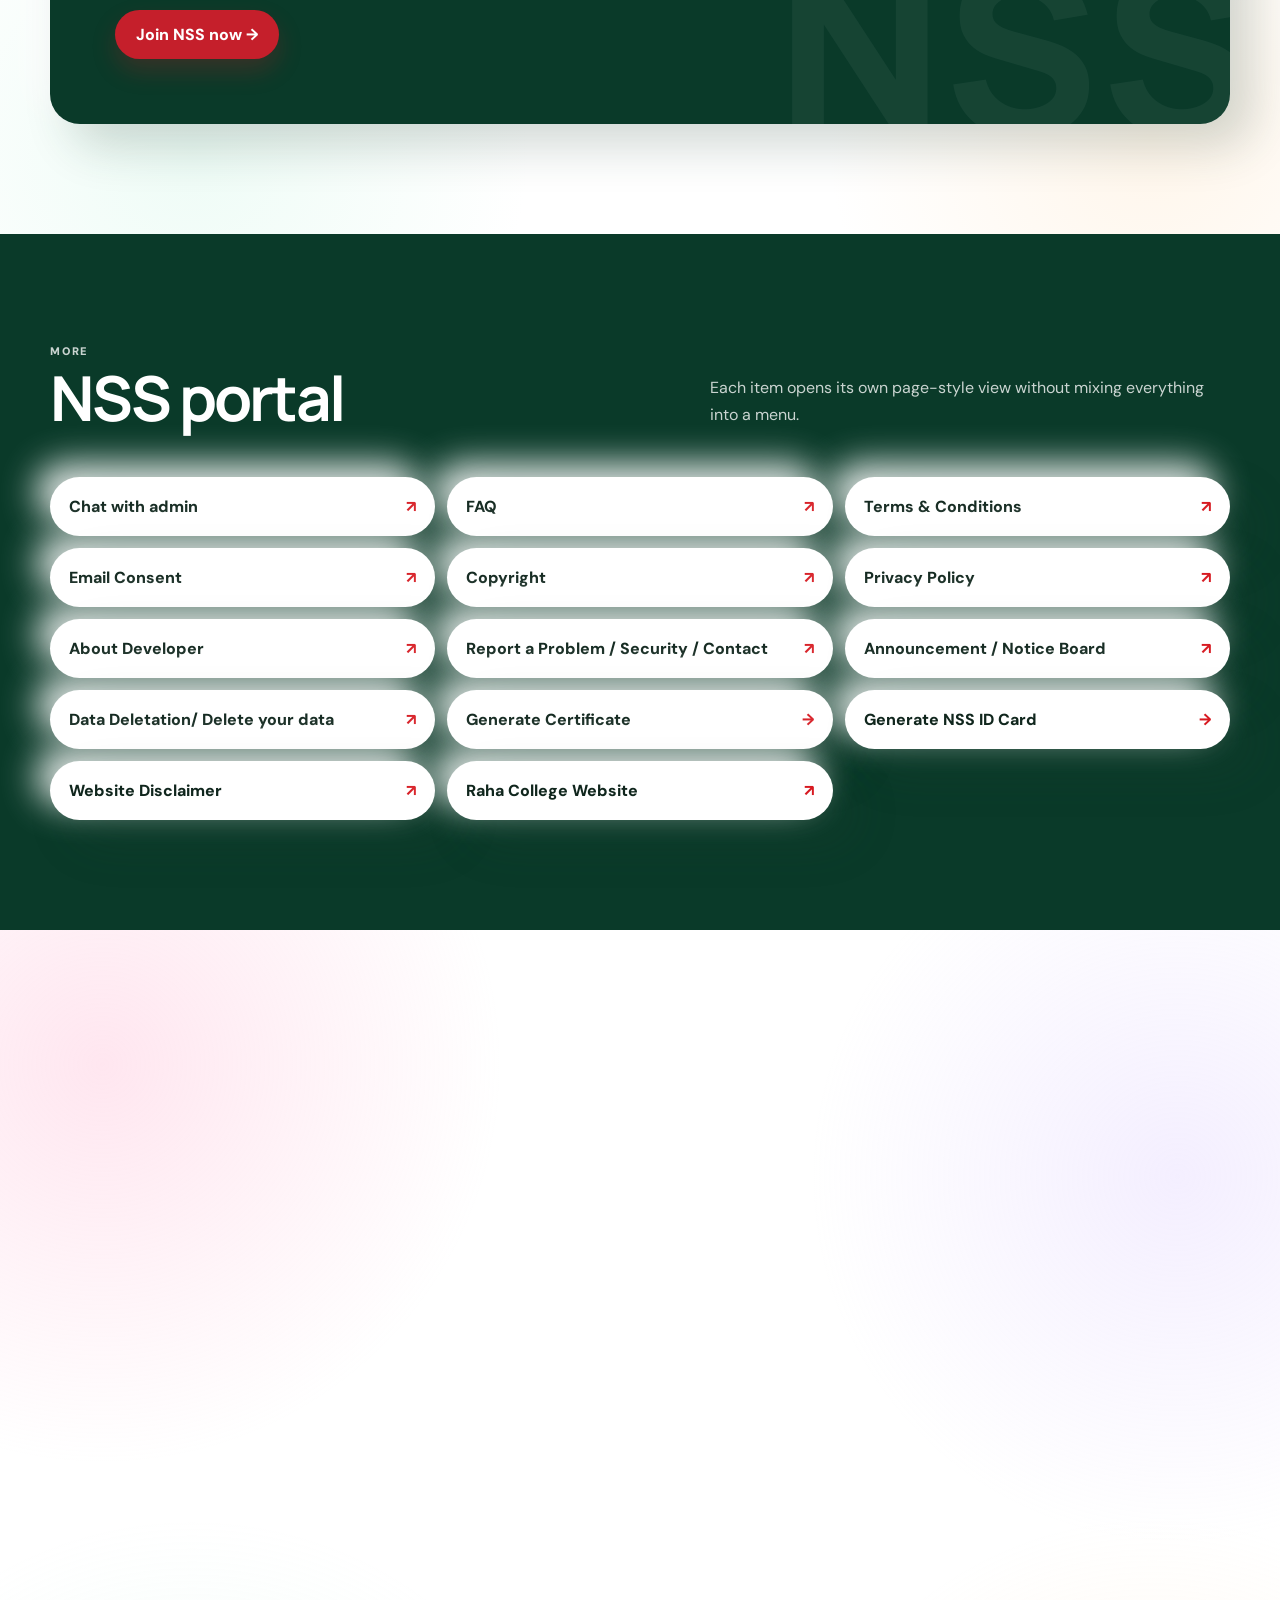
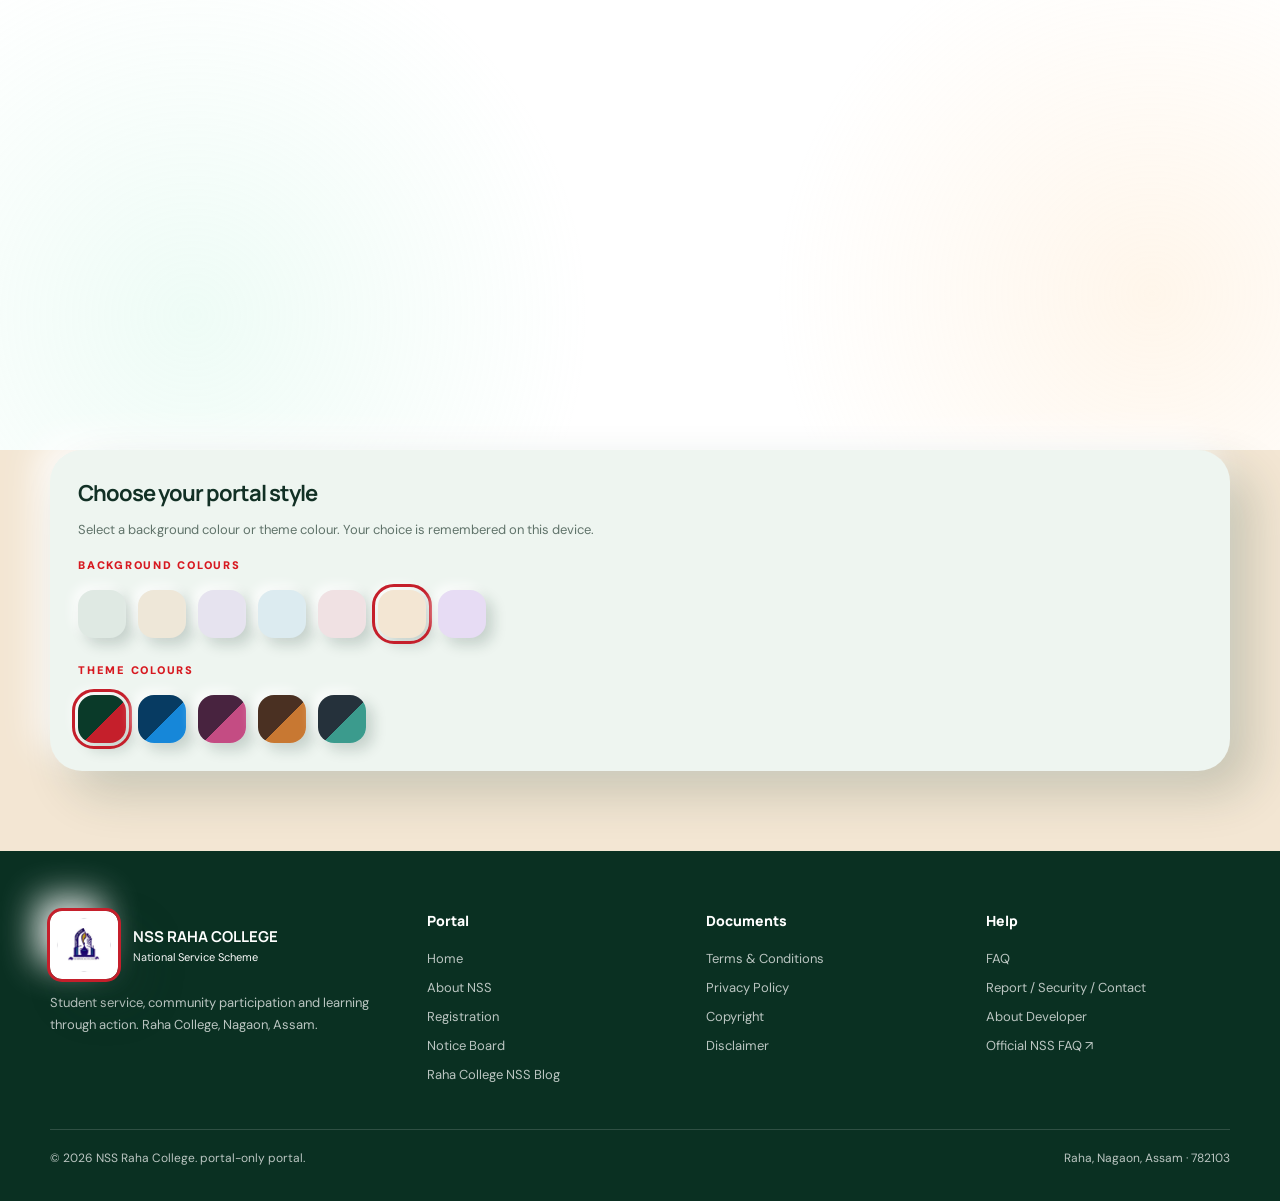
==== commit f73e9d10: "Add 50 Raha College NSS search phrase ideas" ====
--- a/index.html
+++ b/index.html
@@ -5,7 +5,7 @@
 <meta name="viewport" content="width=device-width, initial-scale=1, viewport-fit=cover">
 <meta name="theme-color" content="#071b45">
 <meta name="description" content="Raha College NSS portal for National Service Scheme information, NSS activities, volunteers, registration, notices, FAQs and community service in Raha, Nagaon, Assam.">
-<meta name="keywords" content="Raha College, Raha College website, Raha College official website, Raha College all websites, new Raha College website, Raha College logo, Raha College NSS, Raha College NSS photos, Raha College NSS photo gallery, Raha College NSS volunteers, Raha College student activities, Raha College student information, Raha College departments, Raha College other department websites, Raha College Geography Department, Raha College Assamese Department, Raha College Education Department, Raha College English Department, Raha College Arts, Raha College Science, Raha College Commerce, Raha College Economics Department, Raha College admission information, Raha College academic notices, Raha College college events, Raha College campus photos, Raha College student volunteers, Raha College NSS registration, Raha College community service, Raha College Nagaon Assam, Raha College examination information, Raha College syllabus, Raha College results, Raha College NAAC, Raha College SSR, Raha College student resources, Raha College contact information, National Service Scheme Raha College, NSS Raha College activities, NSS volunteer registration Assam, college social service activities Assam">
+<meta name="keywords" content="Raha College, Raha College website, Raha College official website, Raha College all websites, new Raha College website, Raha College logo, Raha College NSS, Raha College NSS photos, Raha College NSS photo gallery, Raha College NSS volunteers, Raha College student activities, Raha College student information, Raha College departments, Raha College other department websites, Raha College Geography Department, Raha College Assamese Department, Raha College Education Department, Raha College English Department, Raha College Arts, Raha College Science, Raha College Commerce, Raha College Economics Department, Raha College admission information, Raha College academic notices, Raha College college events, Raha College campus photos, Raha College student volunteers, Raha College NSS registration, Raha College community service, Raha College Nagaon Assam, Raha College examination information, Raha College syllabus, Raha College results, Raha College NAAC, Raha College SSR, Raha College student resources, Raha College contact information, National Service Scheme Raha College, NSS Raha College activities, NSS volunteer registration Assam, college social service activities Assam, Raha College NSS official portal, Raha College NSS website Assam, Raha College NSS unit, Raha College National Service Scheme unit, Raha College NSS programme officer, Raha College NSS nodal officer, Raha College NSS student leaders, Raha College NSS volunteer team, Raha College NSS volunteer details, Raha College NSS volunteer list, Raha College NSS member information, Raha College NSS join online, How to join NSS at Raha College, Raha College NSS volunteer application, Raha College NSS registration details, Raha College NSS registration help, Raha College NSS student participation, Raha College NSS community work, Raha College NSS social service, Raha College NSS social activities, Raha College NSS awareness programmes, Raha College NSS cleanliness drive, Raha College NSS campus activities, Raha College NSS village activities, Raha College NSS outreach programmes, Raha College NSS special camp, Raha College NSS annual activities, Raha College NSS event photographs, Raha College NSS activity photos, Raha College NSS volunteer pictures, Raha College NSS photo updates, Raha College NSS image gallery, Raha College NSS gallery photos, Raha College NSS programme updates, Raha College NSS latest notices, Raha College NSS announcements, Raha College NSS important information, Raha College NSS student notices, Raha College NSS contact details, Raha College NSS help and support, Raha College NSS frequently asked questions, Raha College NSS terms and conditions, Raha College NSS privacy information, Raha College NSS volunteer guidelines, Raha College NSS participation information, Raha College NSS certificate information, Raha College NSS identity card information, Raha College NSS student service portal, Raha College NSS community development, Raha College NSS Nagaon Assam volunteers">
 <meta name="author" content="NSS Raha College">
 <meta name="robots" content="index, follow, max-image-preview:large, max-snippet:-1, max-video-preview:-1">
 <meta name="googlebot" content="index, follow, max-image-preview:large, max-snippet:-1, max-video-preview:-1">
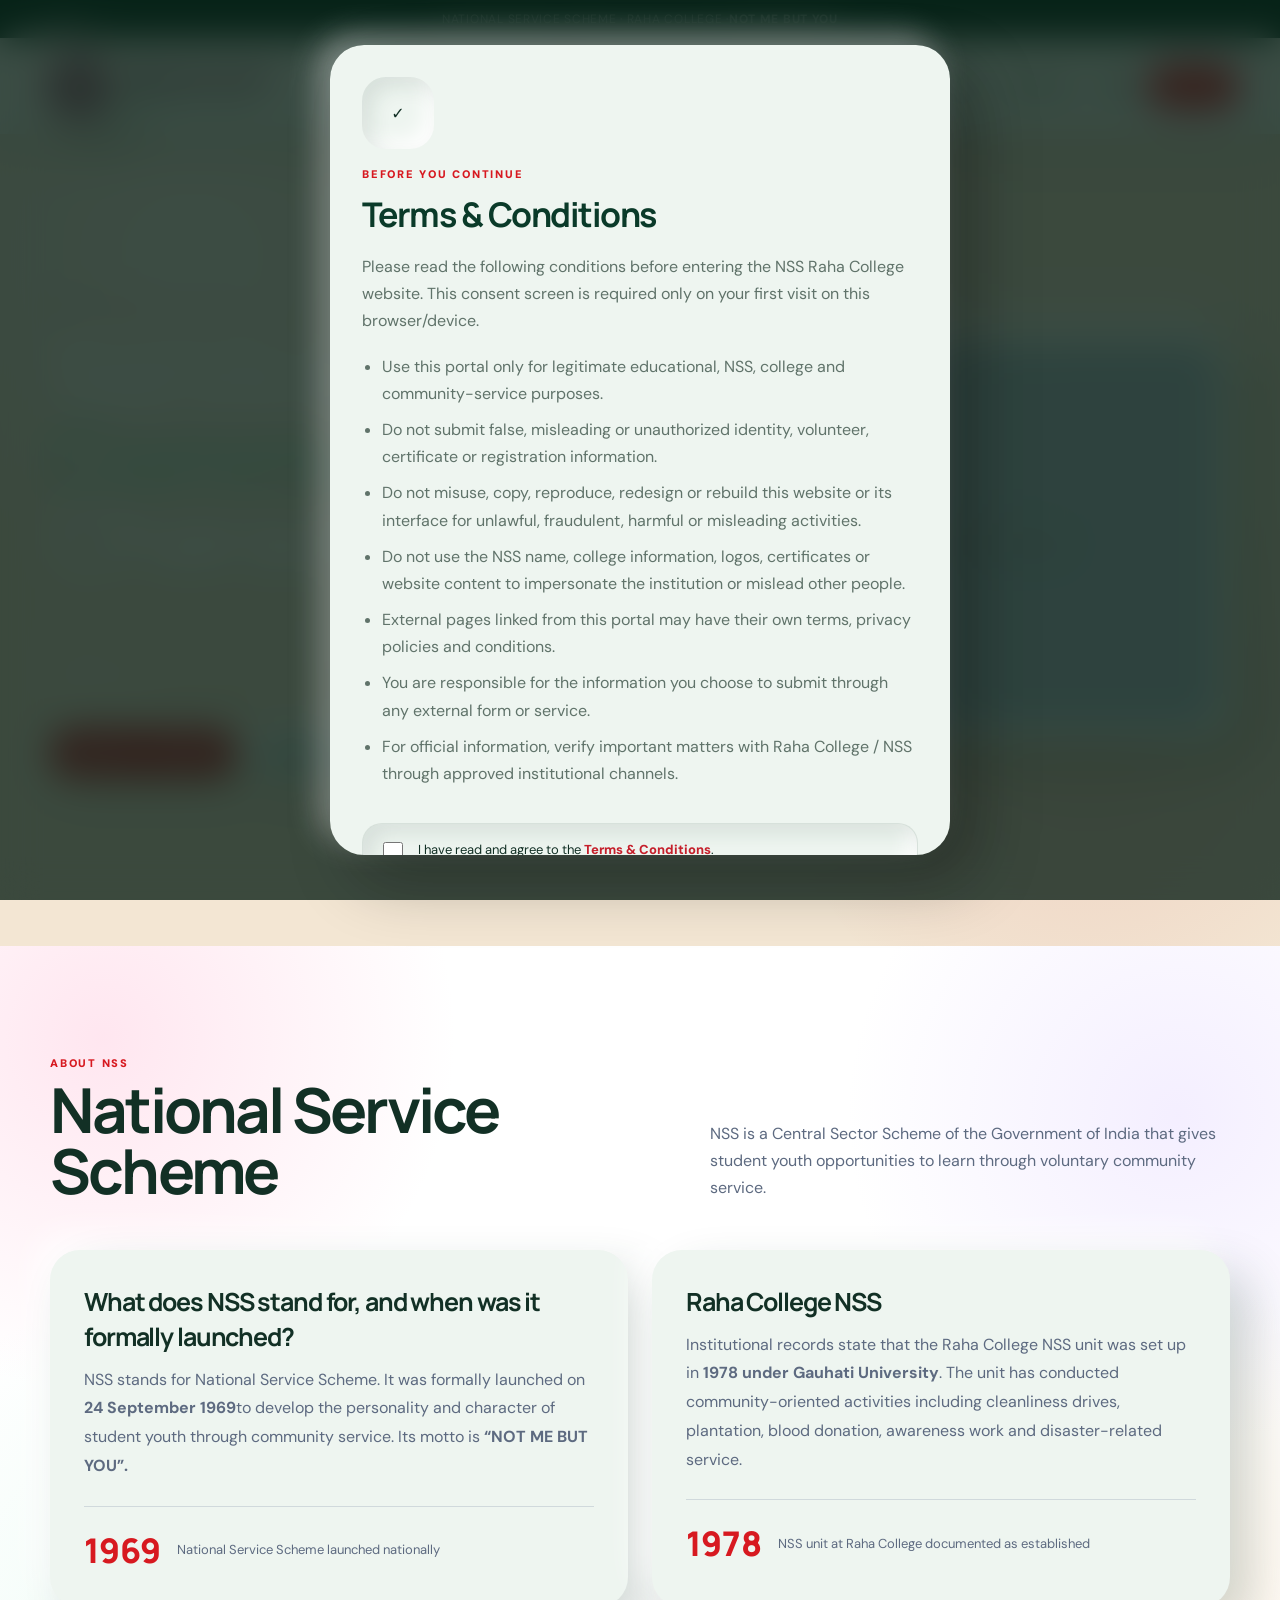
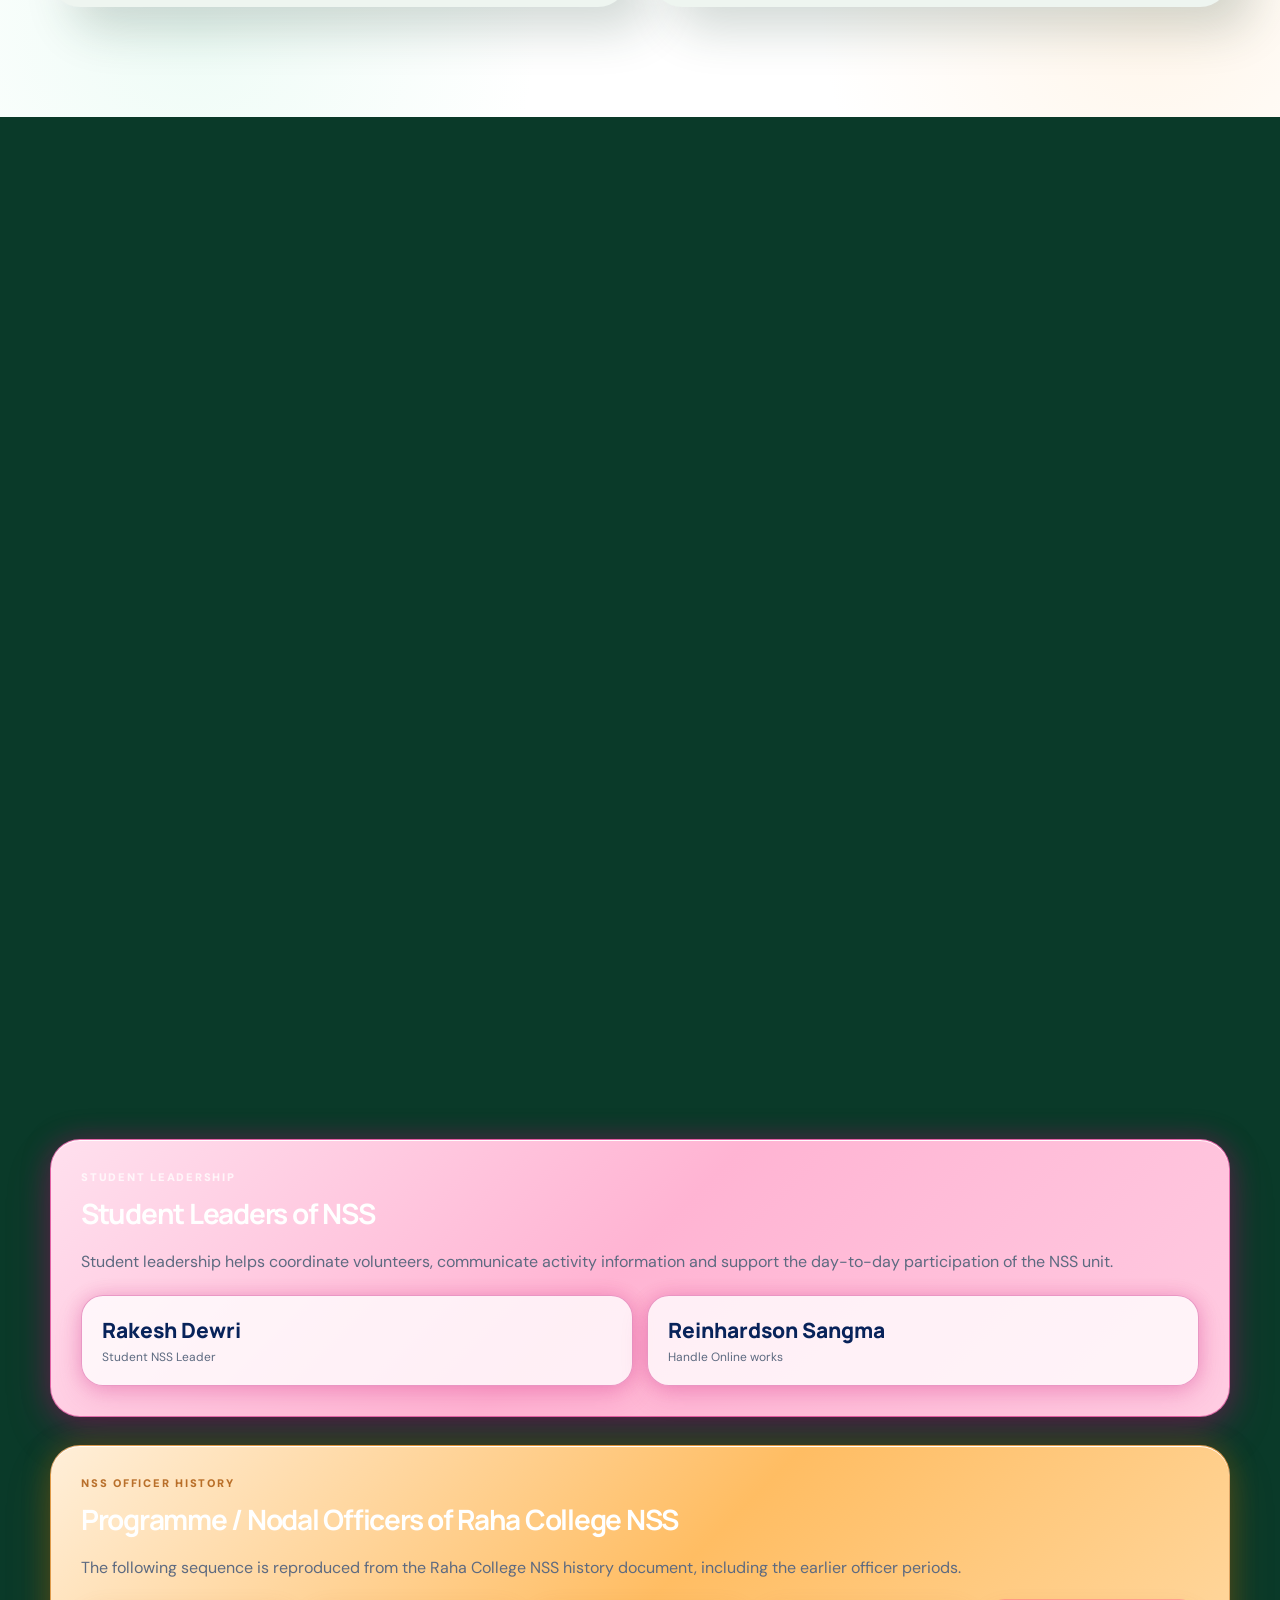
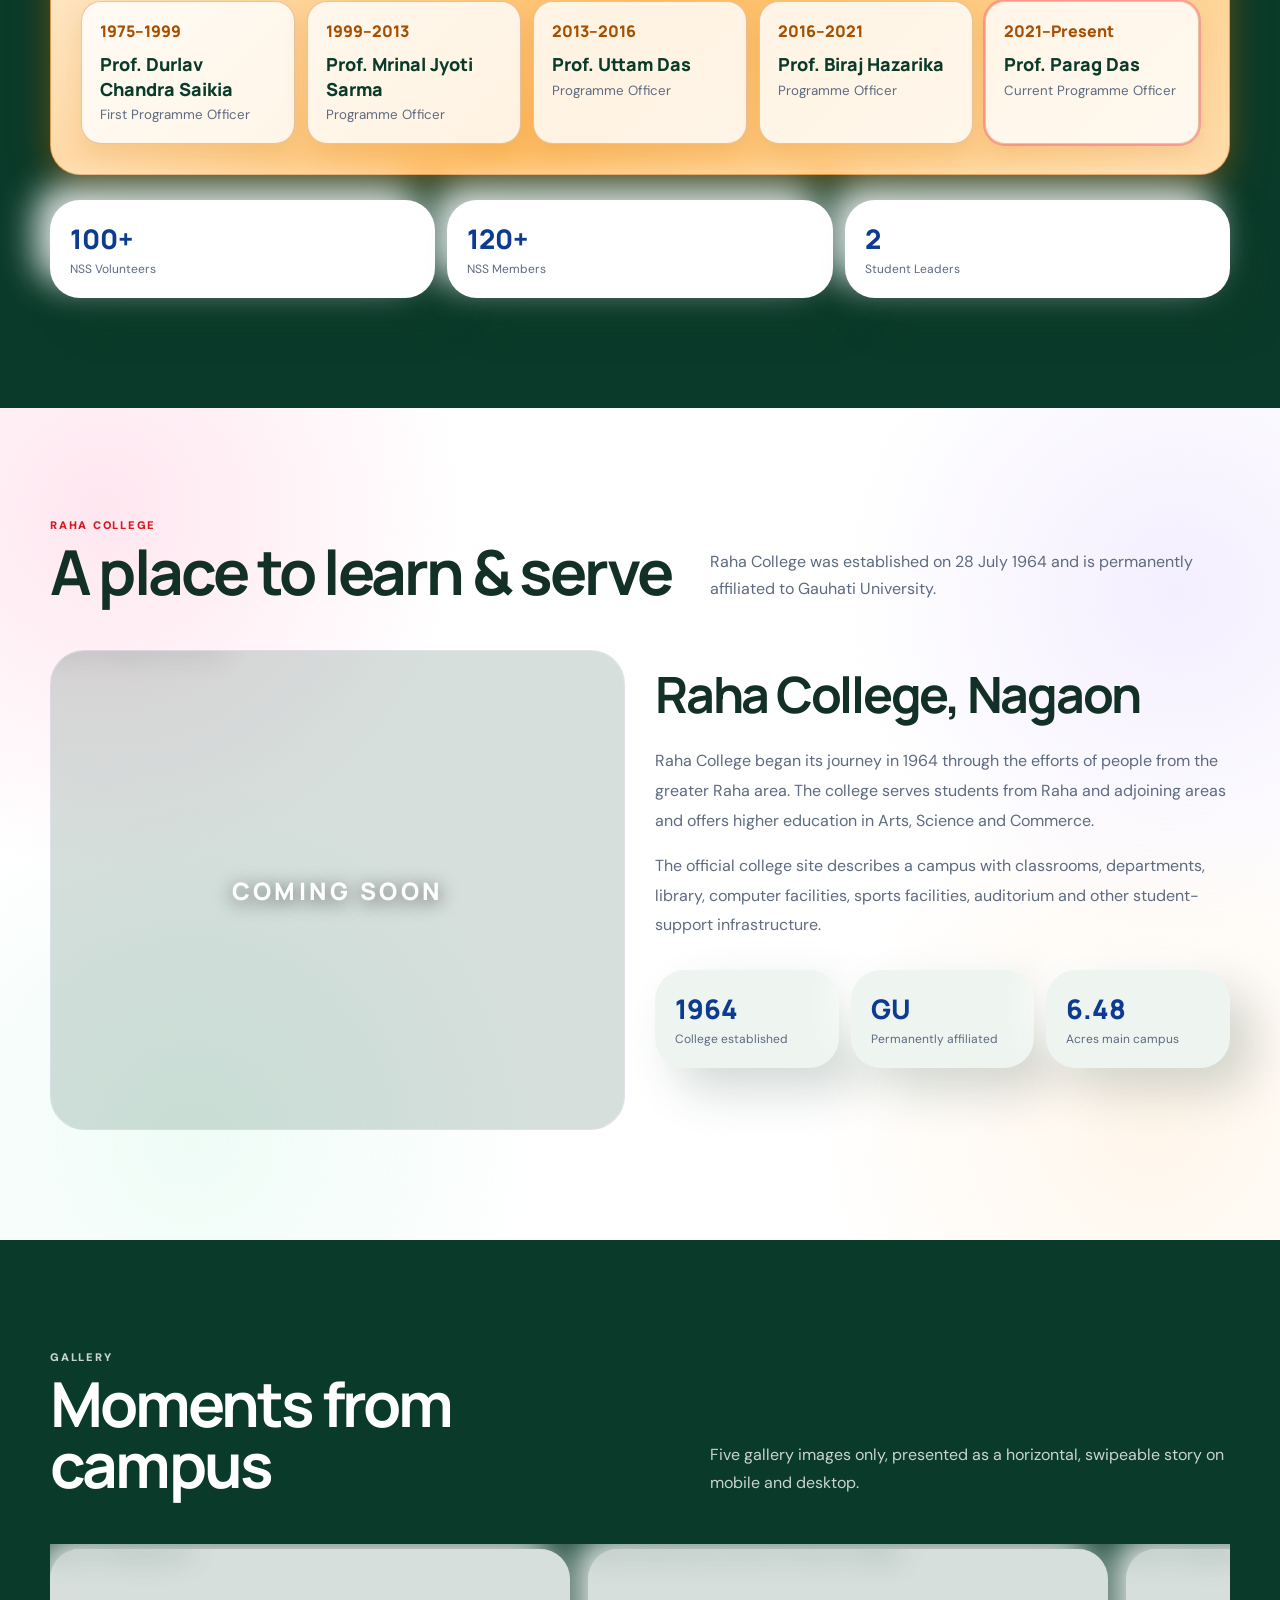
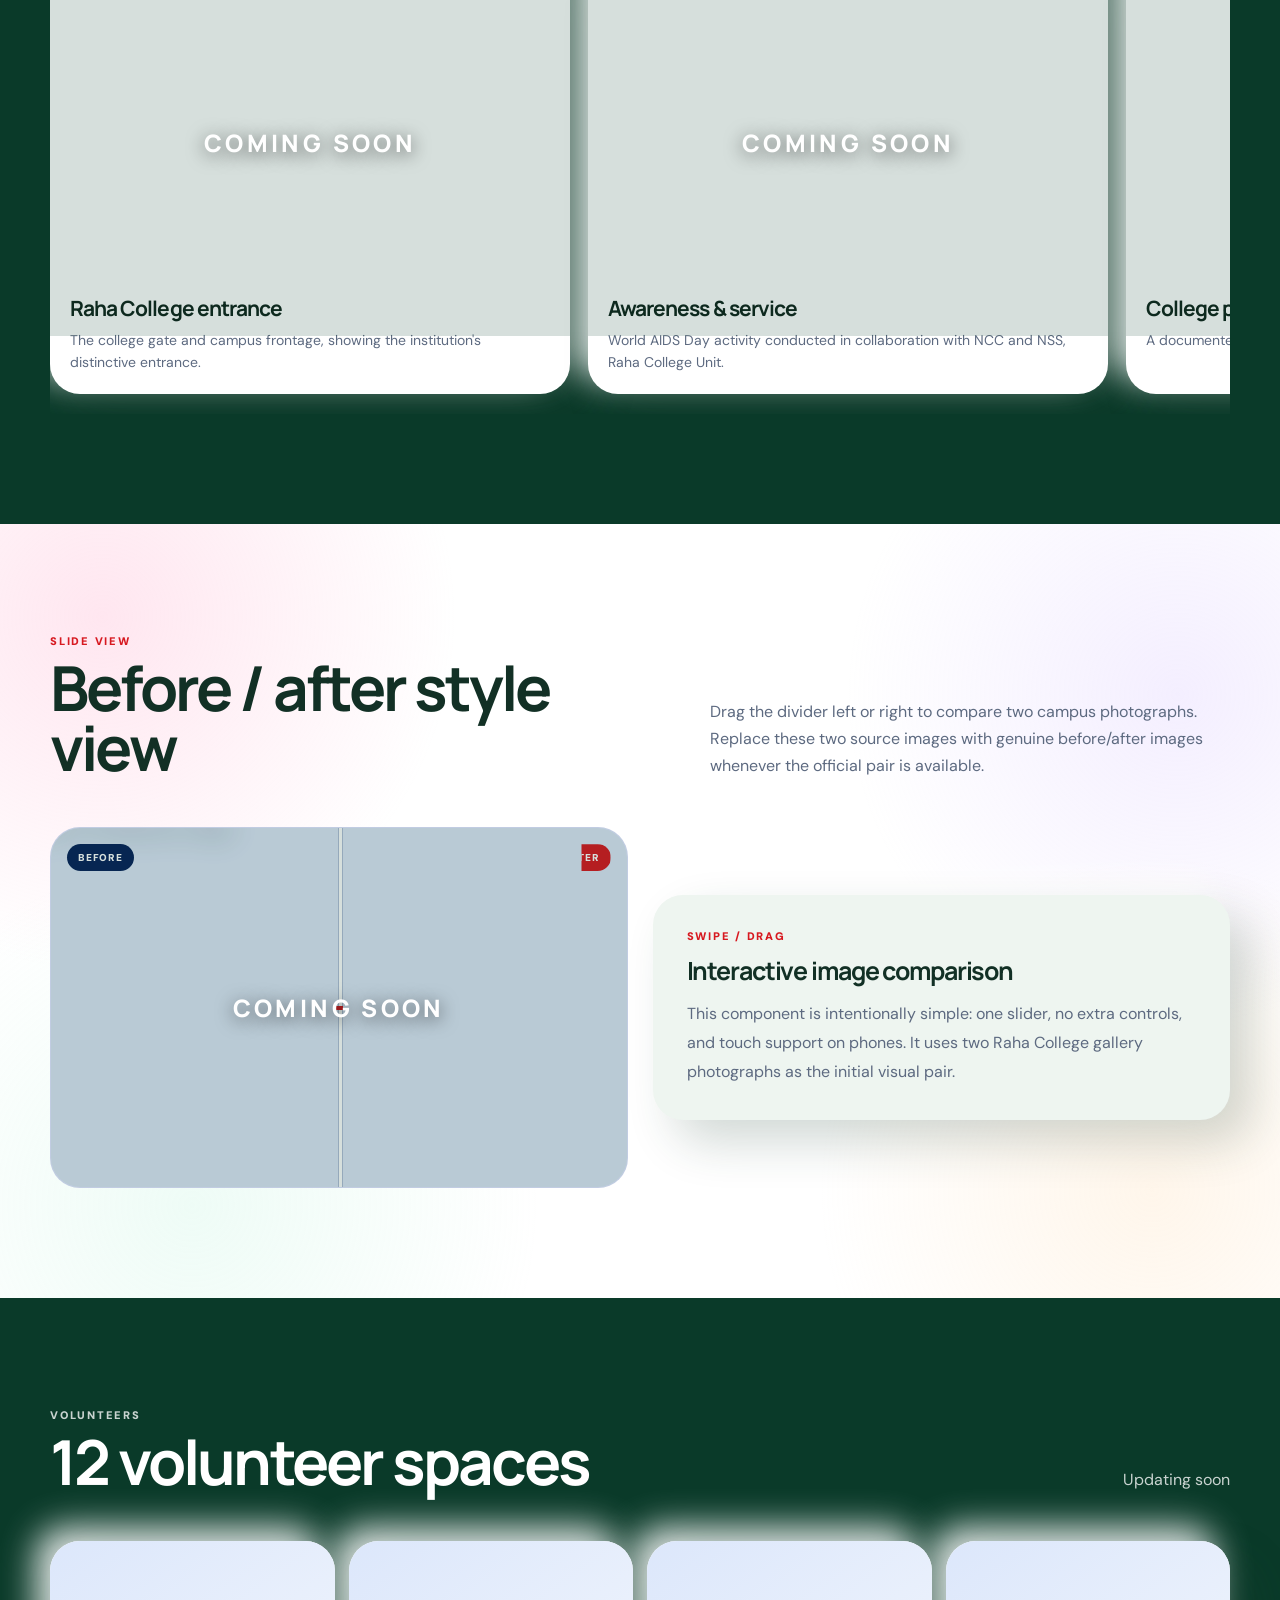
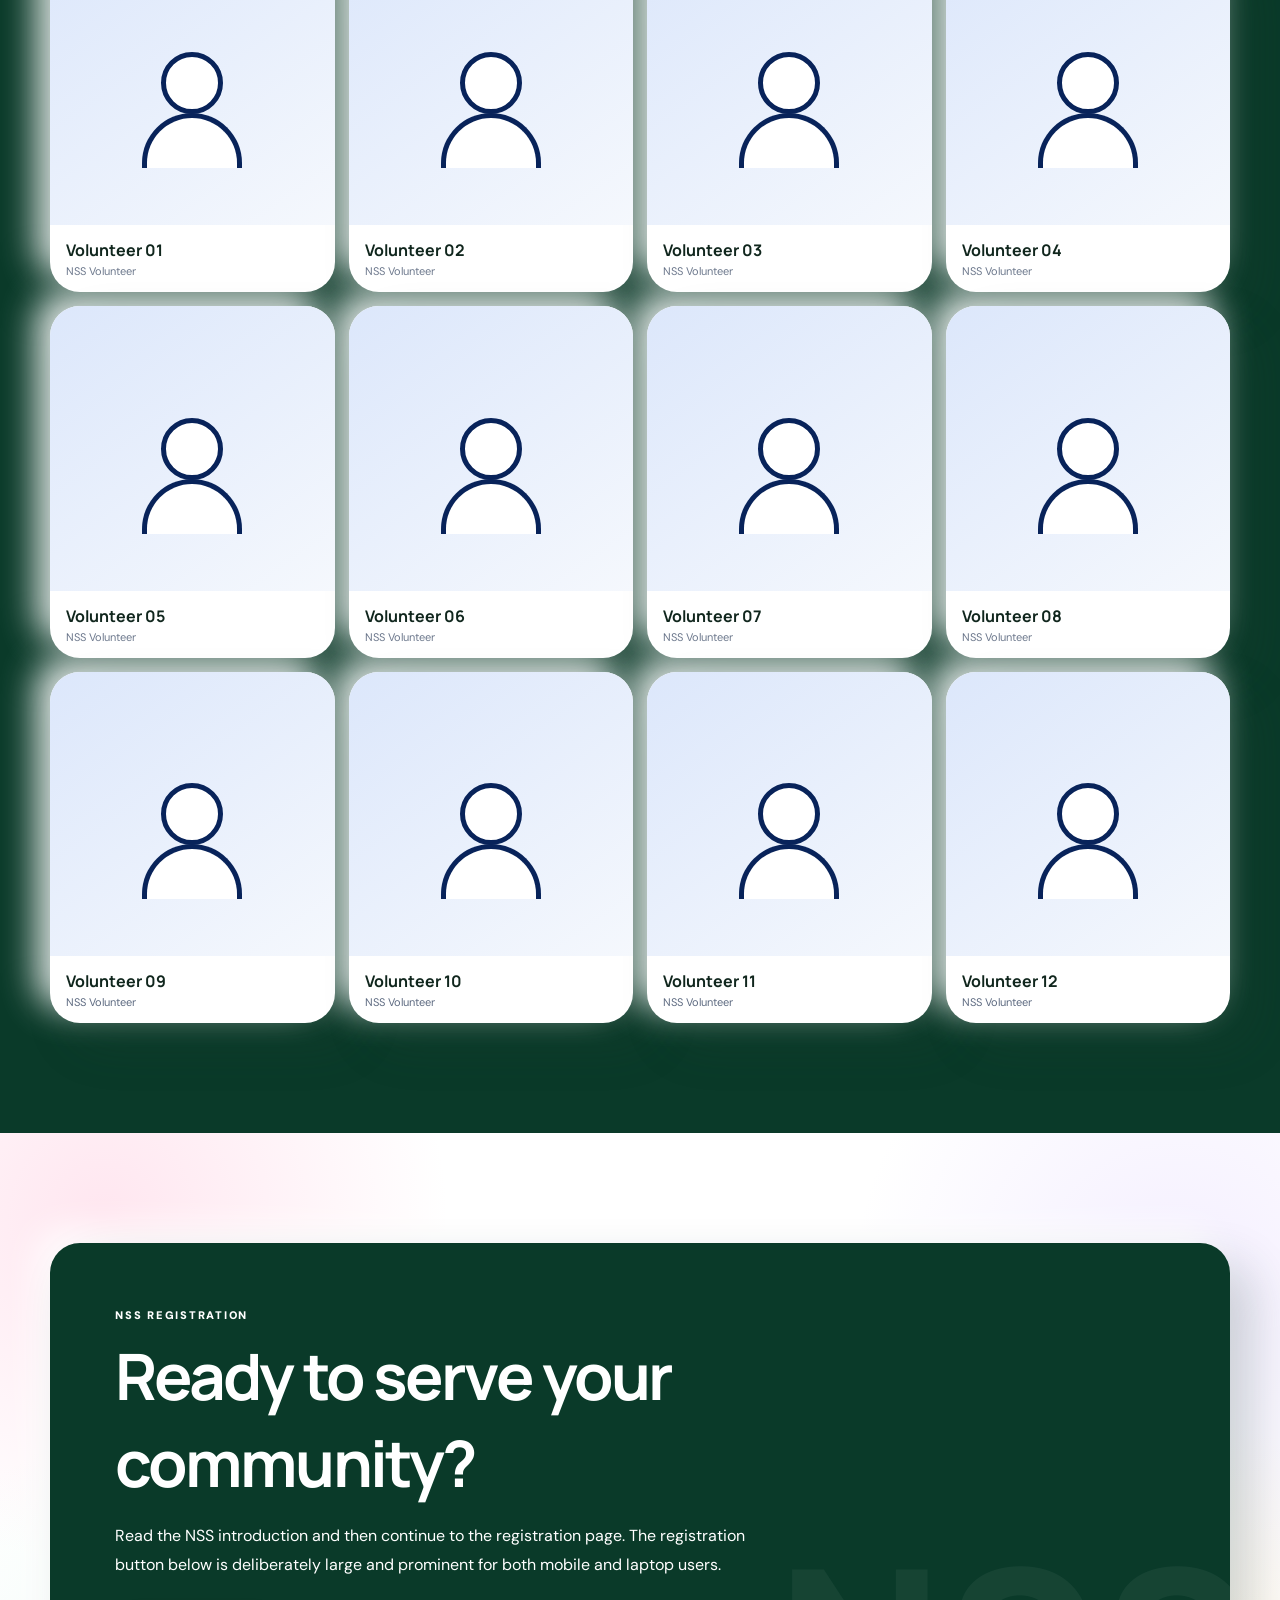
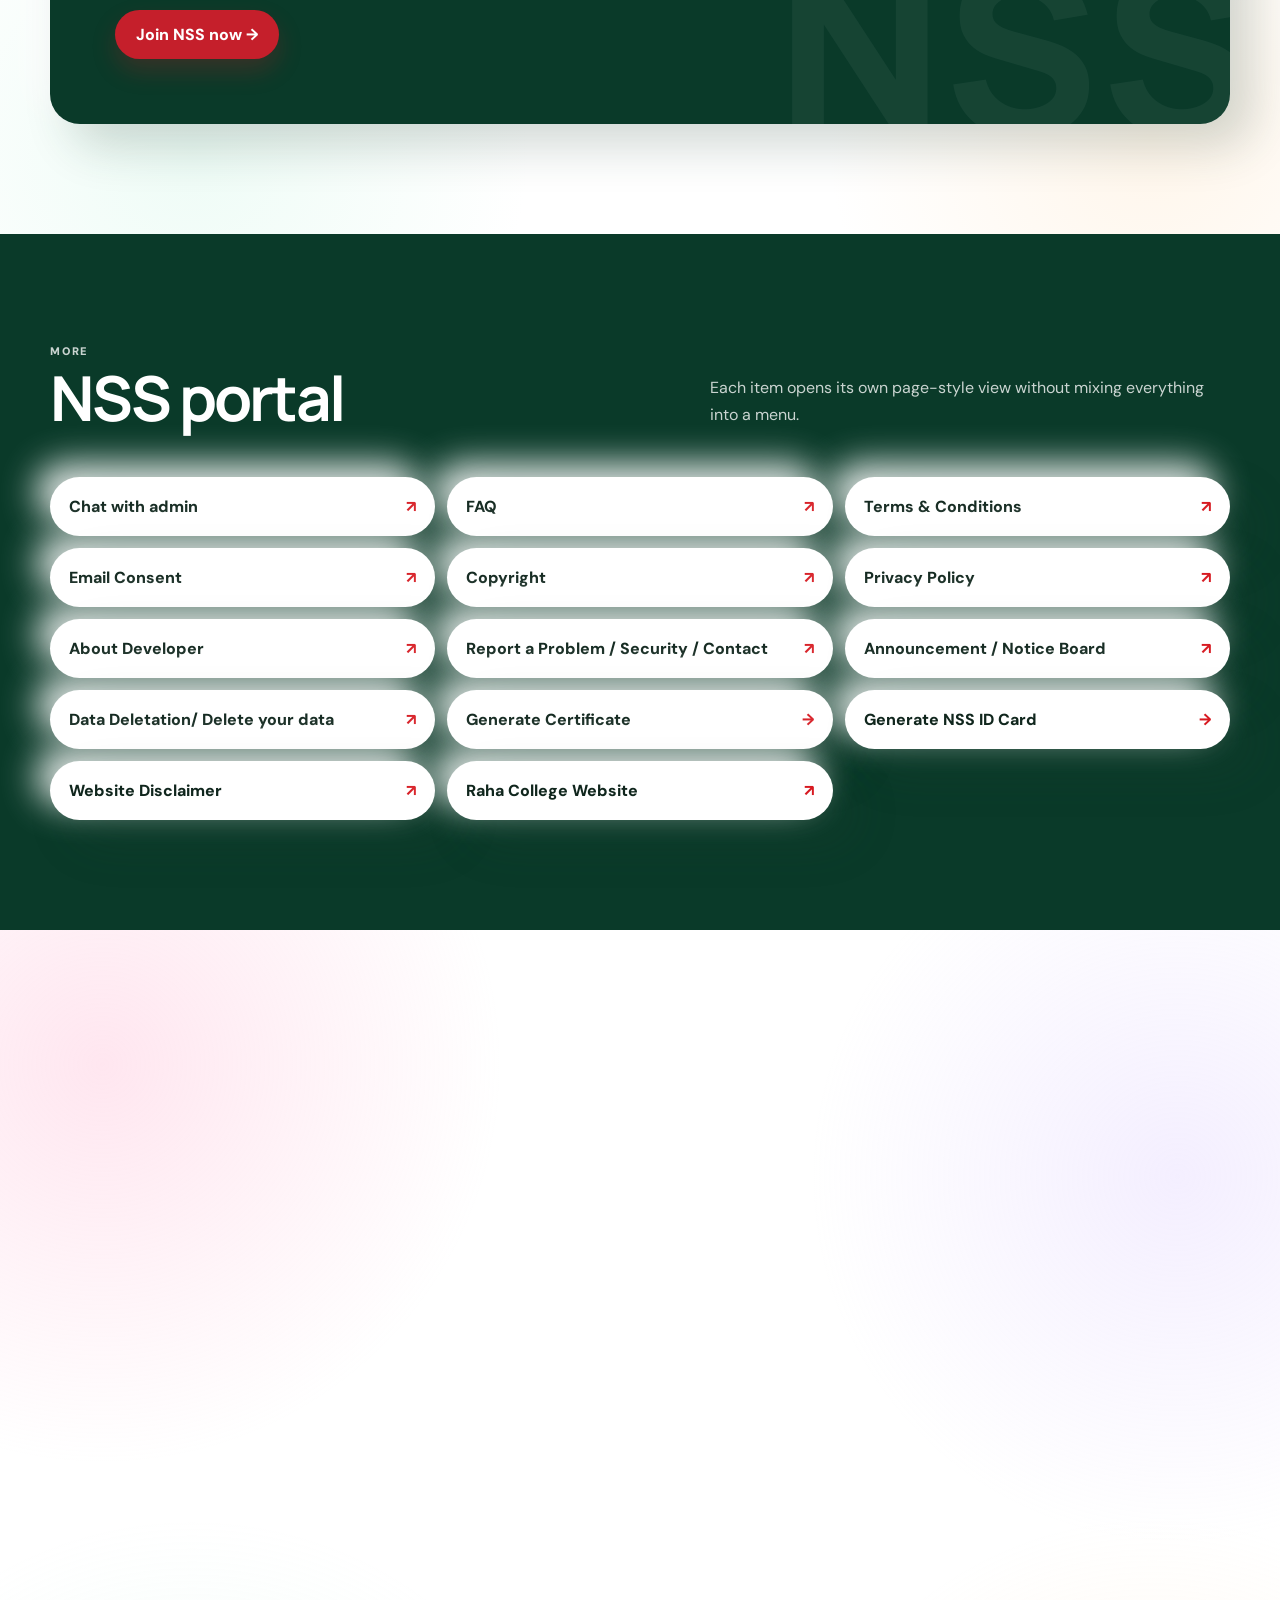
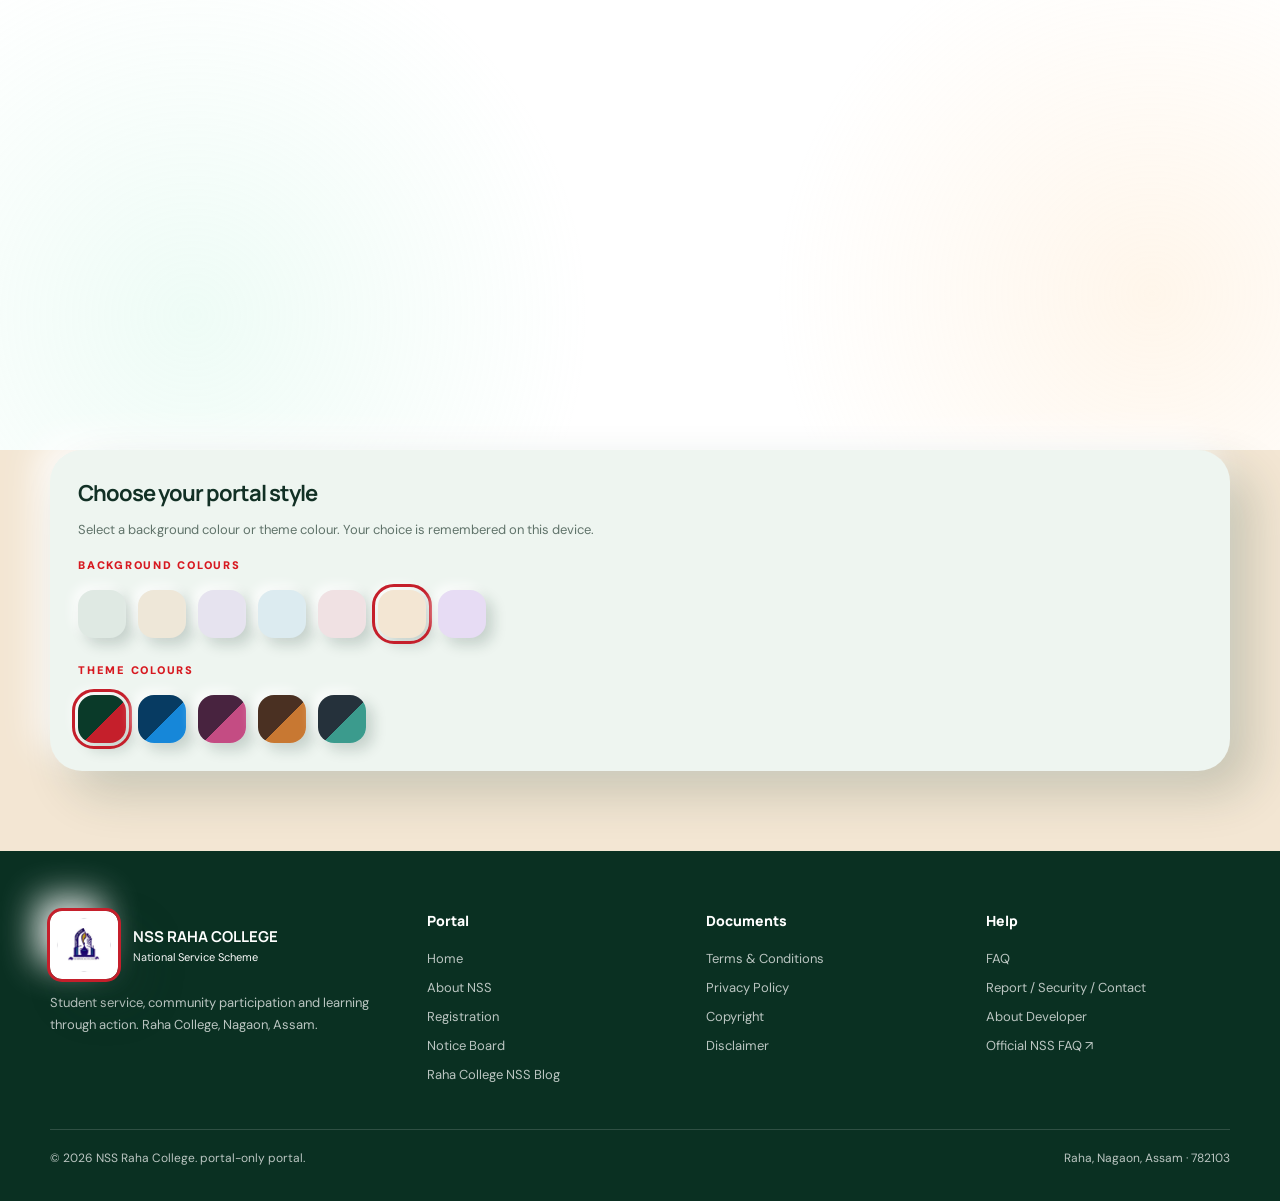
==== commit a3016b58: "Refine SEO keywords to NSS topics and add 20 relevant phrases" ====
--- a/index.html
+++ b/index.html
@@ -5,7 +5,7 @@
 <meta name="viewport" content="width=device-width, initial-scale=1, viewport-fit=cover">
 <meta name="theme-color" content="#071b45">
 <meta name="description" content="Raha College NSS portal for National Service Scheme information, NSS activities, volunteers, registration, notices, FAQs and community service in Raha, Nagaon, Assam.">
-<meta name="keywords" content="Raha College, Raha College website, Raha College official website, Raha College all websites, new Raha College website, Raha College logo, Raha College NSS, Raha College NSS photos, Raha College NSS photo gallery, Raha College NSS volunteers, Raha College student activities, Raha College student information, Raha College departments, Raha College other department websites, Raha College Geography Department, Raha College Assamese Department, Raha College Education Department, Raha College English Department, Raha College Arts, Raha College Science, Raha College Commerce, Raha College Economics Department, Raha College admission information, Raha College academic notices, Raha College college events, Raha College campus photos, Raha College student volunteers, Raha College NSS registration, Raha College community service, Raha College Nagaon Assam, Raha College examination information, Raha College syllabus, Raha College results, Raha College NAAC, Raha College SSR, Raha College student resources, Raha College contact information, National Service Scheme Raha College, NSS Raha College activities, NSS volunteer registration Assam, college social service activities Assam, Raha College NSS official portal, Raha College NSS website Assam, Raha College NSS unit, Raha College National Service Scheme unit, Raha College NSS programme officer, Raha College NSS nodal officer, Raha College NSS student leaders, Raha College NSS volunteer team, Raha College NSS volunteer details, Raha College NSS volunteer list, Raha College NSS member information, Raha College NSS join online, How to join NSS at Raha College, Raha College NSS volunteer application, Raha College NSS registration details, Raha College NSS registration help, Raha College NSS student participation, Raha College NSS community work, Raha College NSS social service, Raha College NSS social activities, Raha College NSS awareness programmes, Raha College NSS cleanliness drive, Raha College NSS campus activities, Raha College NSS village activities, Raha College NSS outreach programmes, Raha College NSS special camp, Raha College NSS annual activities, Raha College NSS event photographs, Raha College NSS activity photos, Raha College NSS volunteer pictures, Raha College NSS photo updates, Raha College NSS image gallery, Raha College NSS gallery photos, Raha College NSS programme updates, Raha College NSS latest notices, Raha College NSS announcements, Raha College NSS important information, Raha College NSS student notices, Raha College NSS contact details, Raha College NSS help and support, Raha College NSS frequently asked questions, Raha College NSS terms and conditions, Raha College NSS privacy information, Raha College NSS volunteer guidelines, Raha College NSS participation information, Raha College NSS certificate information, Raha College NSS identity card information, Raha College NSS student service portal, Raha College NSS community development, Raha College NSS Nagaon Assam volunteers">
+<meta name="keywords" content="Raha College NSS, Raha College NSS photos, Raha College NSS photo gallery, Raha College NSS volunteers, Raha College NSS registration, National Service Scheme Raha College, NSS Raha College activities, NSS volunteer registration Assam, Raha College NSS official portal, Raha College NSS website Assam, Raha College NSS unit, Raha College National Service Scheme unit, Raha College NSS programme officer, Raha College NSS nodal officer, Raha College NSS student leaders, Raha College NSS volunteer team, Raha College NSS volunteer details, Raha College NSS volunteer list, Raha College NSS member information, Raha College NSS join online, How to join NSS at Raha College, Raha College NSS volunteer application, Raha College NSS registration details, Raha College NSS registration help, Raha College NSS student participation, Raha College NSS community work, Raha College NSS social service, Raha College NSS social activities, Raha College NSS awareness programmes, Raha College NSS cleanliness drive, Raha College NSS campus activities, Raha College NSS village activities, Raha College NSS outreach programmes, Raha College NSS special camp, Raha College NSS annual activities, Raha College NSS event photographs, Raha College NSS activity photos, Raha College NSS volunteer pictures, Raha College NSS photo updates, Raha College NSS image gallery, Raha College NSS gallery photos, Raha College NSS programme updates, Raha College NSS latest notices, Raha College NSS announcements, Raha College NSS important information, Raha College NSS student notices, Raha College NSS contact details, Raha College NSS help and support, Raha College NSS frequently asked questions, Raha College NSS terms and conditions, Raha College NSS privacy information, Raha College NSS volunteer guidelines, Raha College NSS participation information, Raha College NSS certificate information, Raha College NSS identity card information, Raha College NSS student service portal, Raha College NSS community development, Raha College NSS Nagaon Assam volunteers, Raha College NSS activities and events, Raha College NSS volunteer registration, Raha College NSS photographs and gallery, Raha College NSS notices and announcements, Raha College NSS certificates and ID cards, Raha College NSS programme officers, Raha College NSS community service, Raha College NSS special camps, Raha College NSS student information, Raha College NSS volunteer profile, Raha College NSS volunteer login information, Raha College NSS event reports, Raha College NSS camp activities, Raha College NSS awareness campaigns, Raha College NSS cleanliness programmes, Raha College NSS village outreach activities, Raha College NSS participation certificates, Raha College NSS identity card details, Raha College NSS contact and help information">
 <meta name="author" content="NSS Raha College">
 <meta name="robots" content="index, follow, max-image-preview:large, max-snippet:-1, max-video-preview:-1">
 <meta name="googlebot" content="index, follow, max-image-preview:large, max-snippet:-1, max-video-preview:-1">
